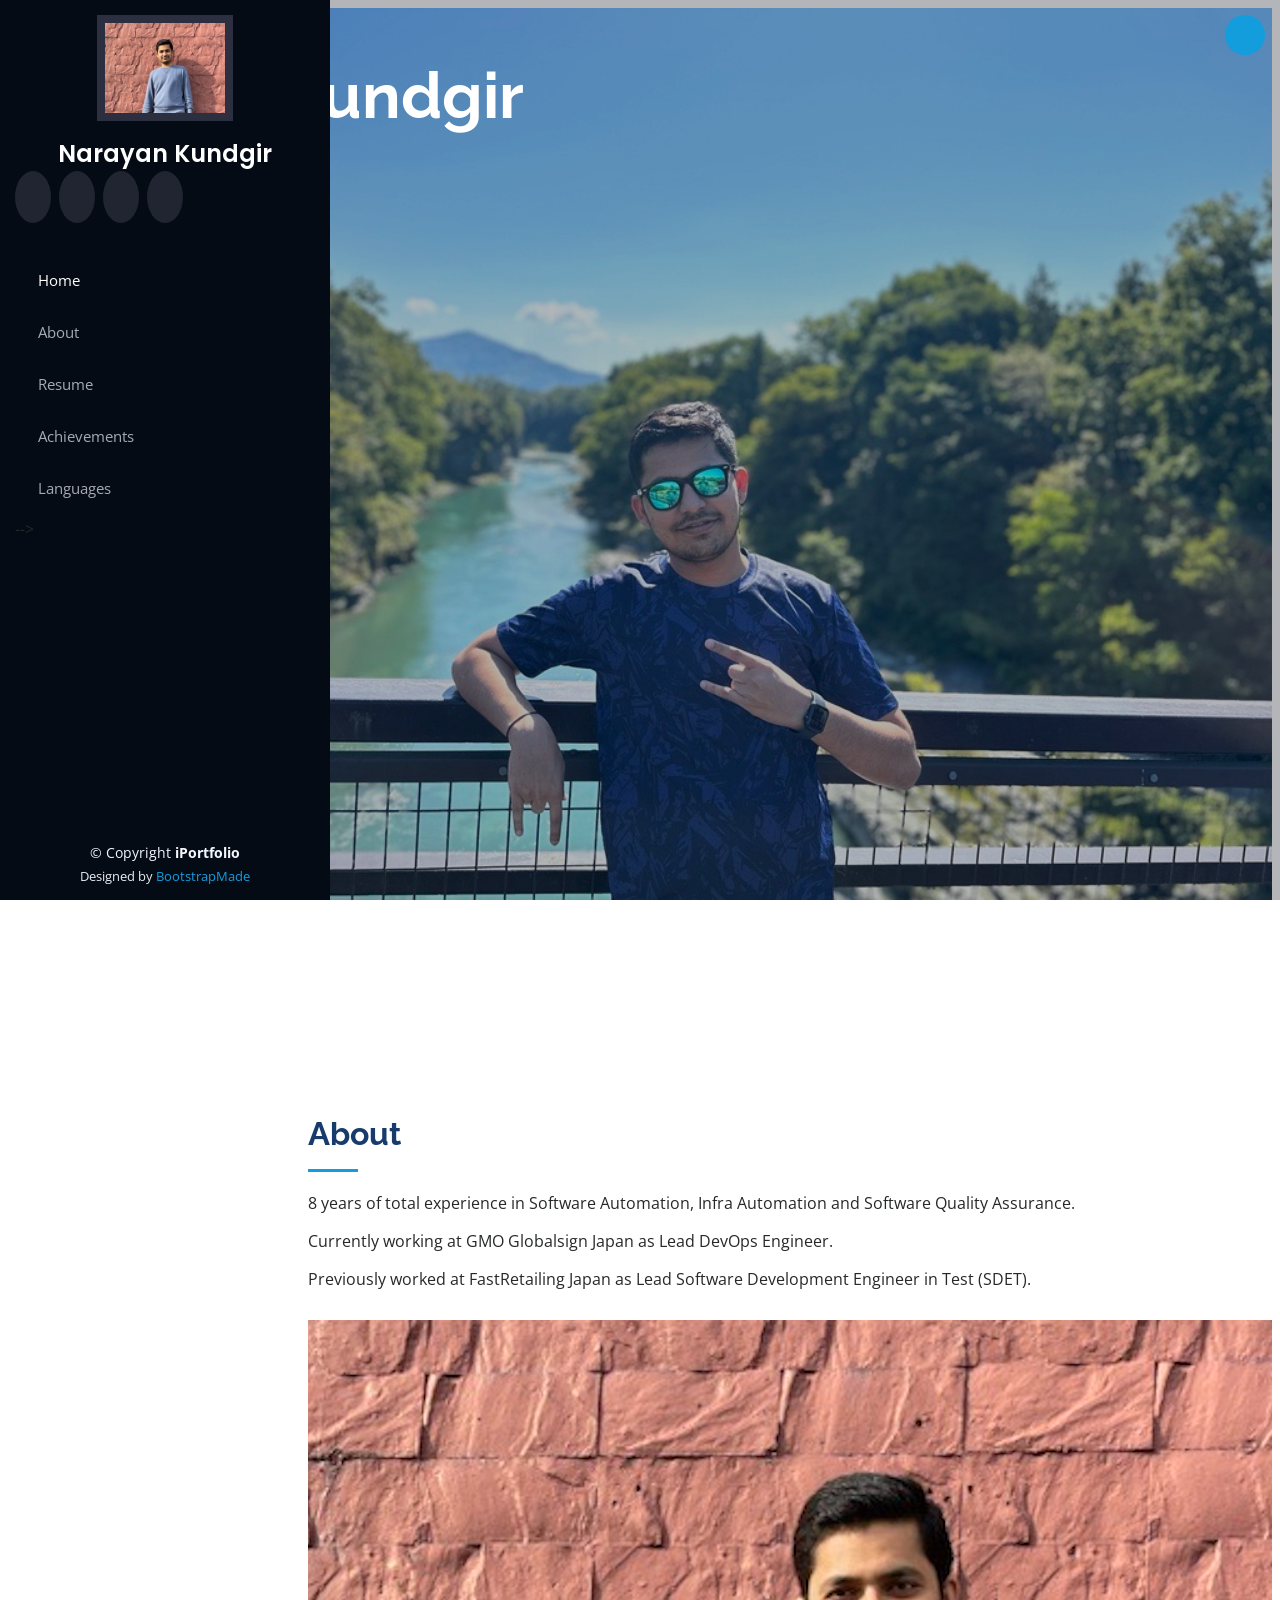
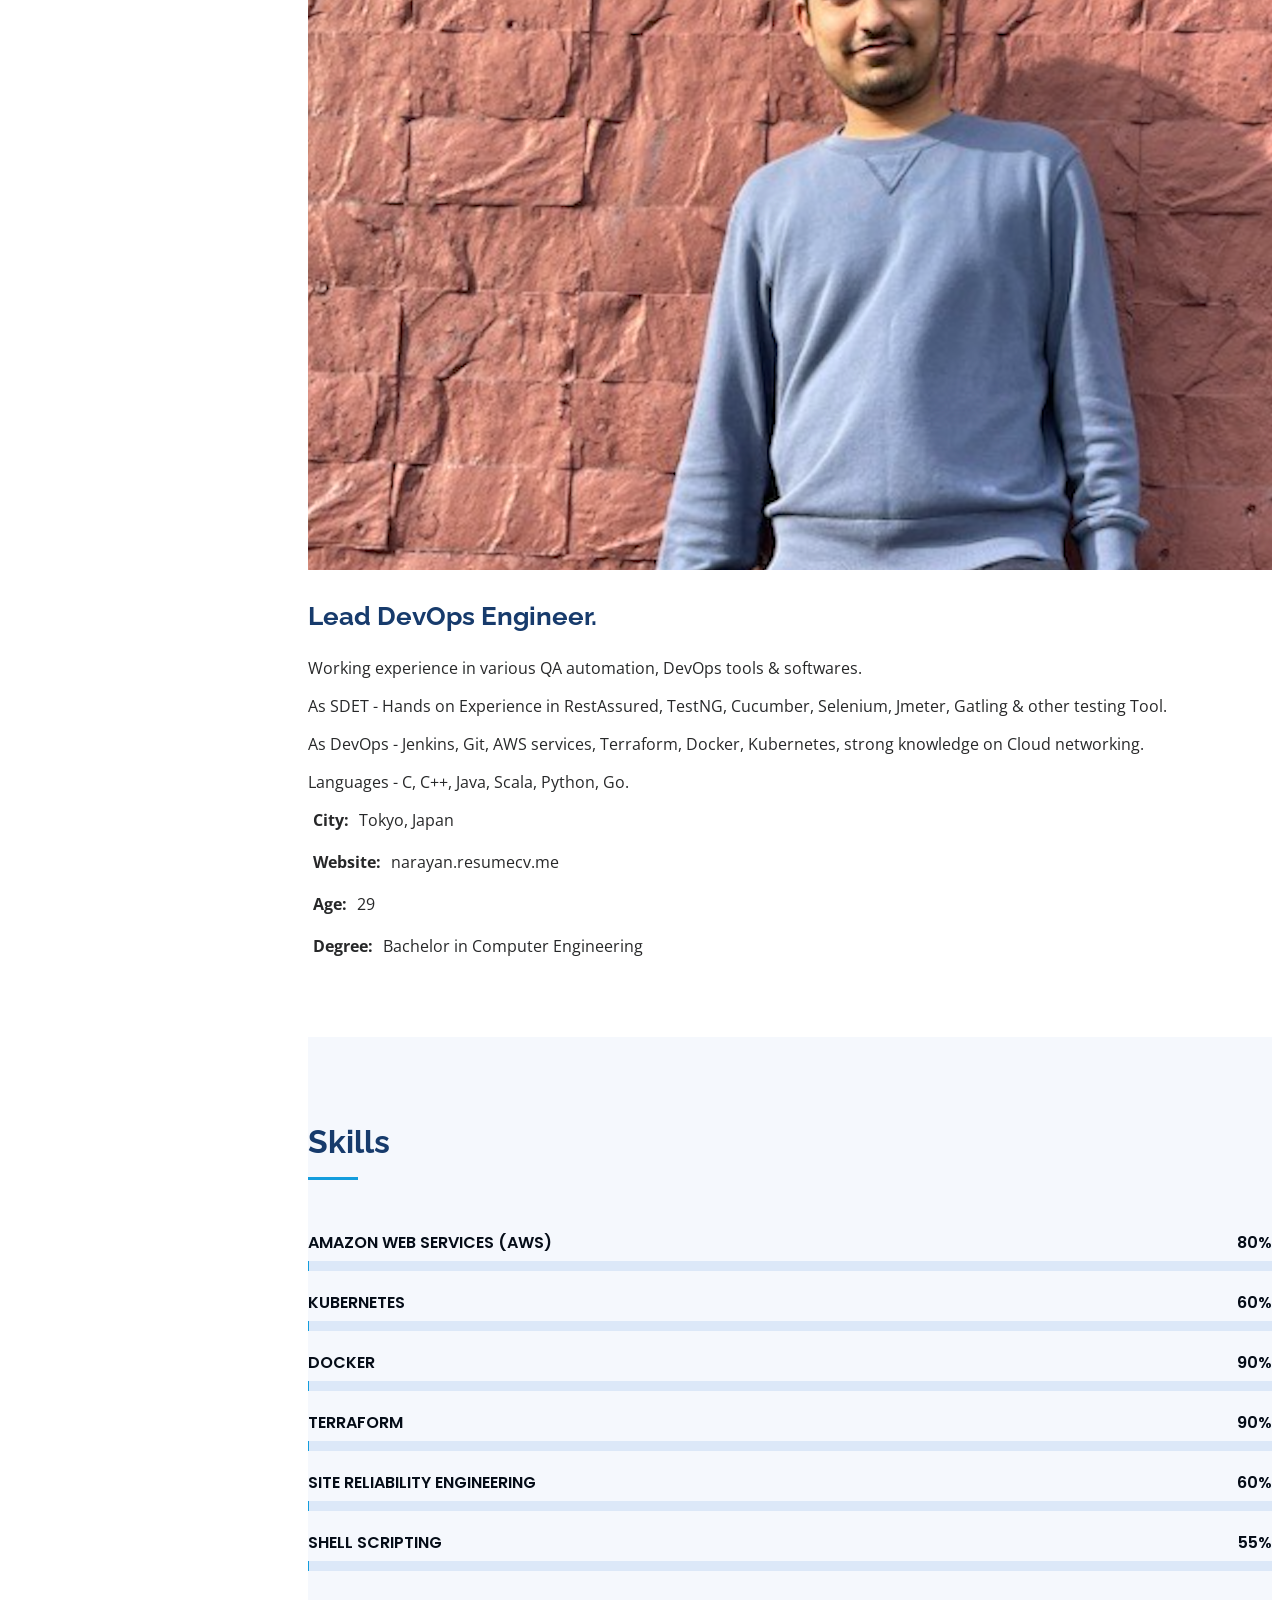
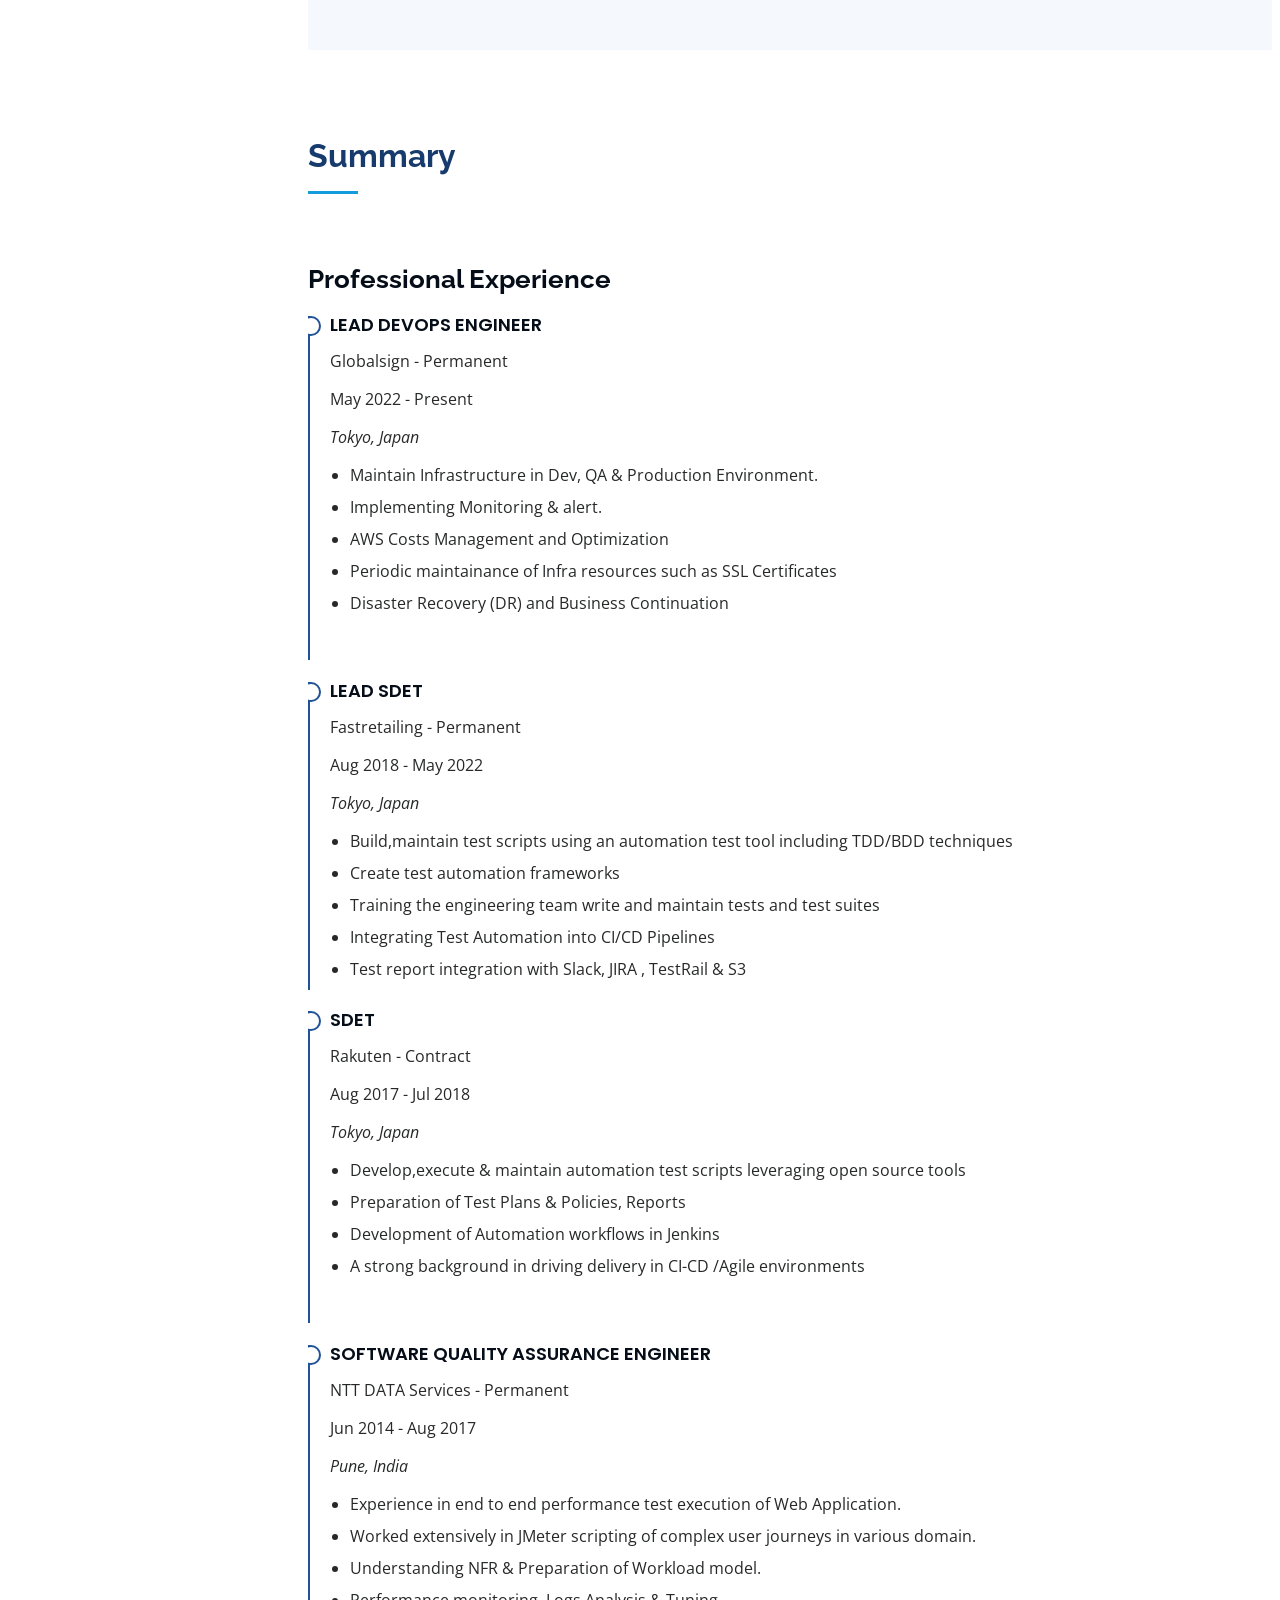
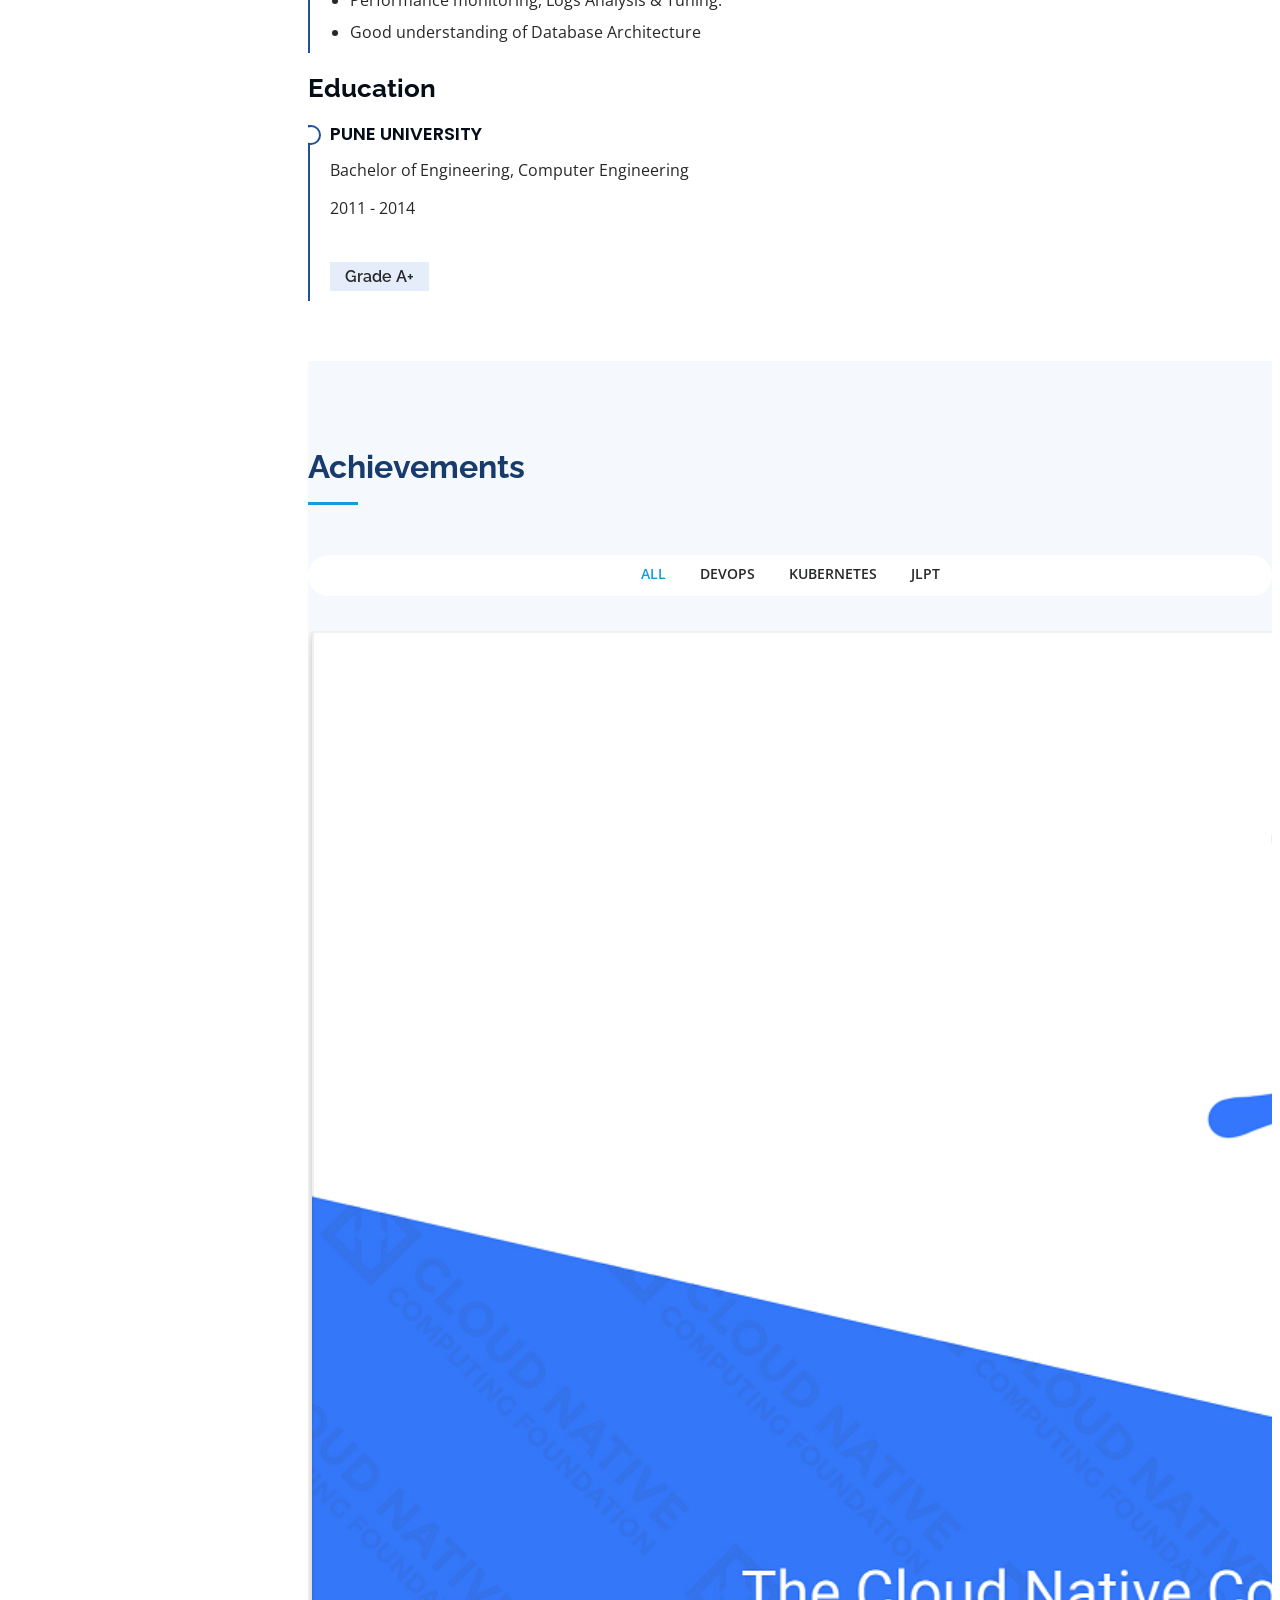
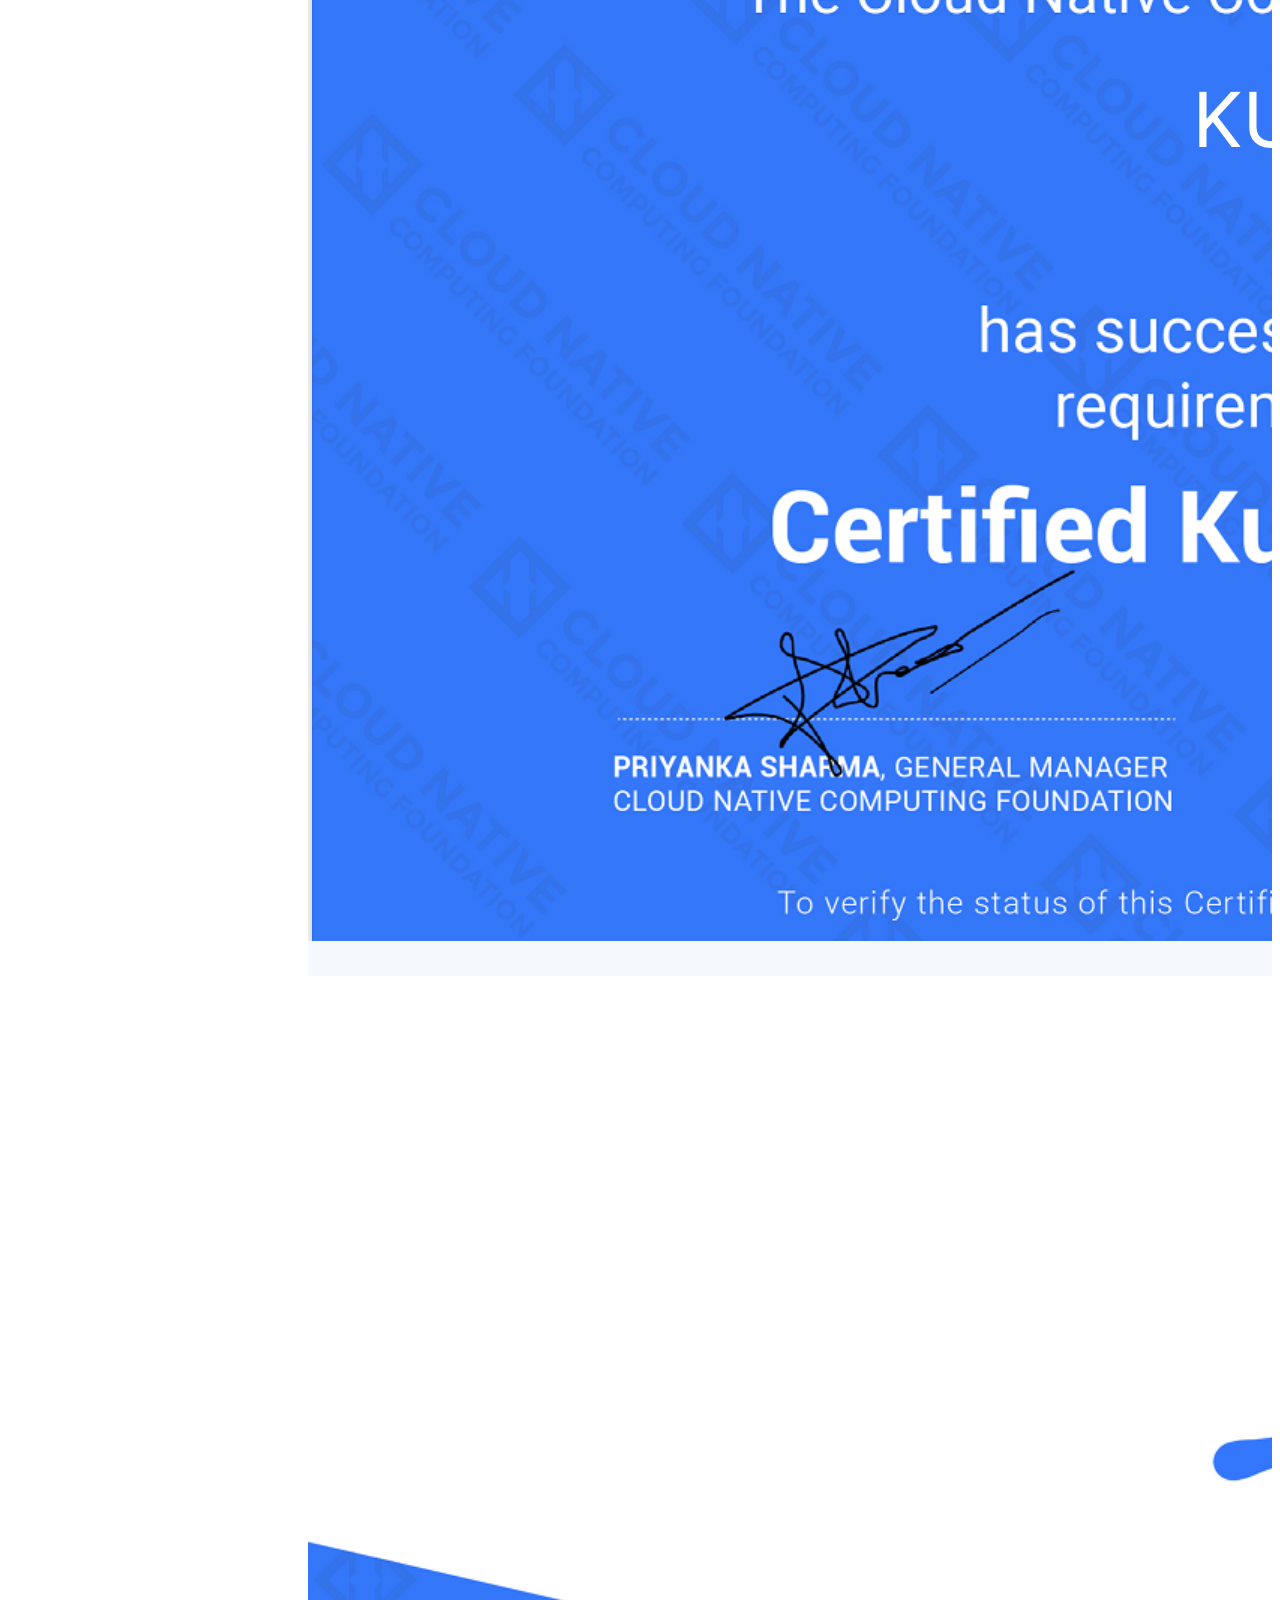
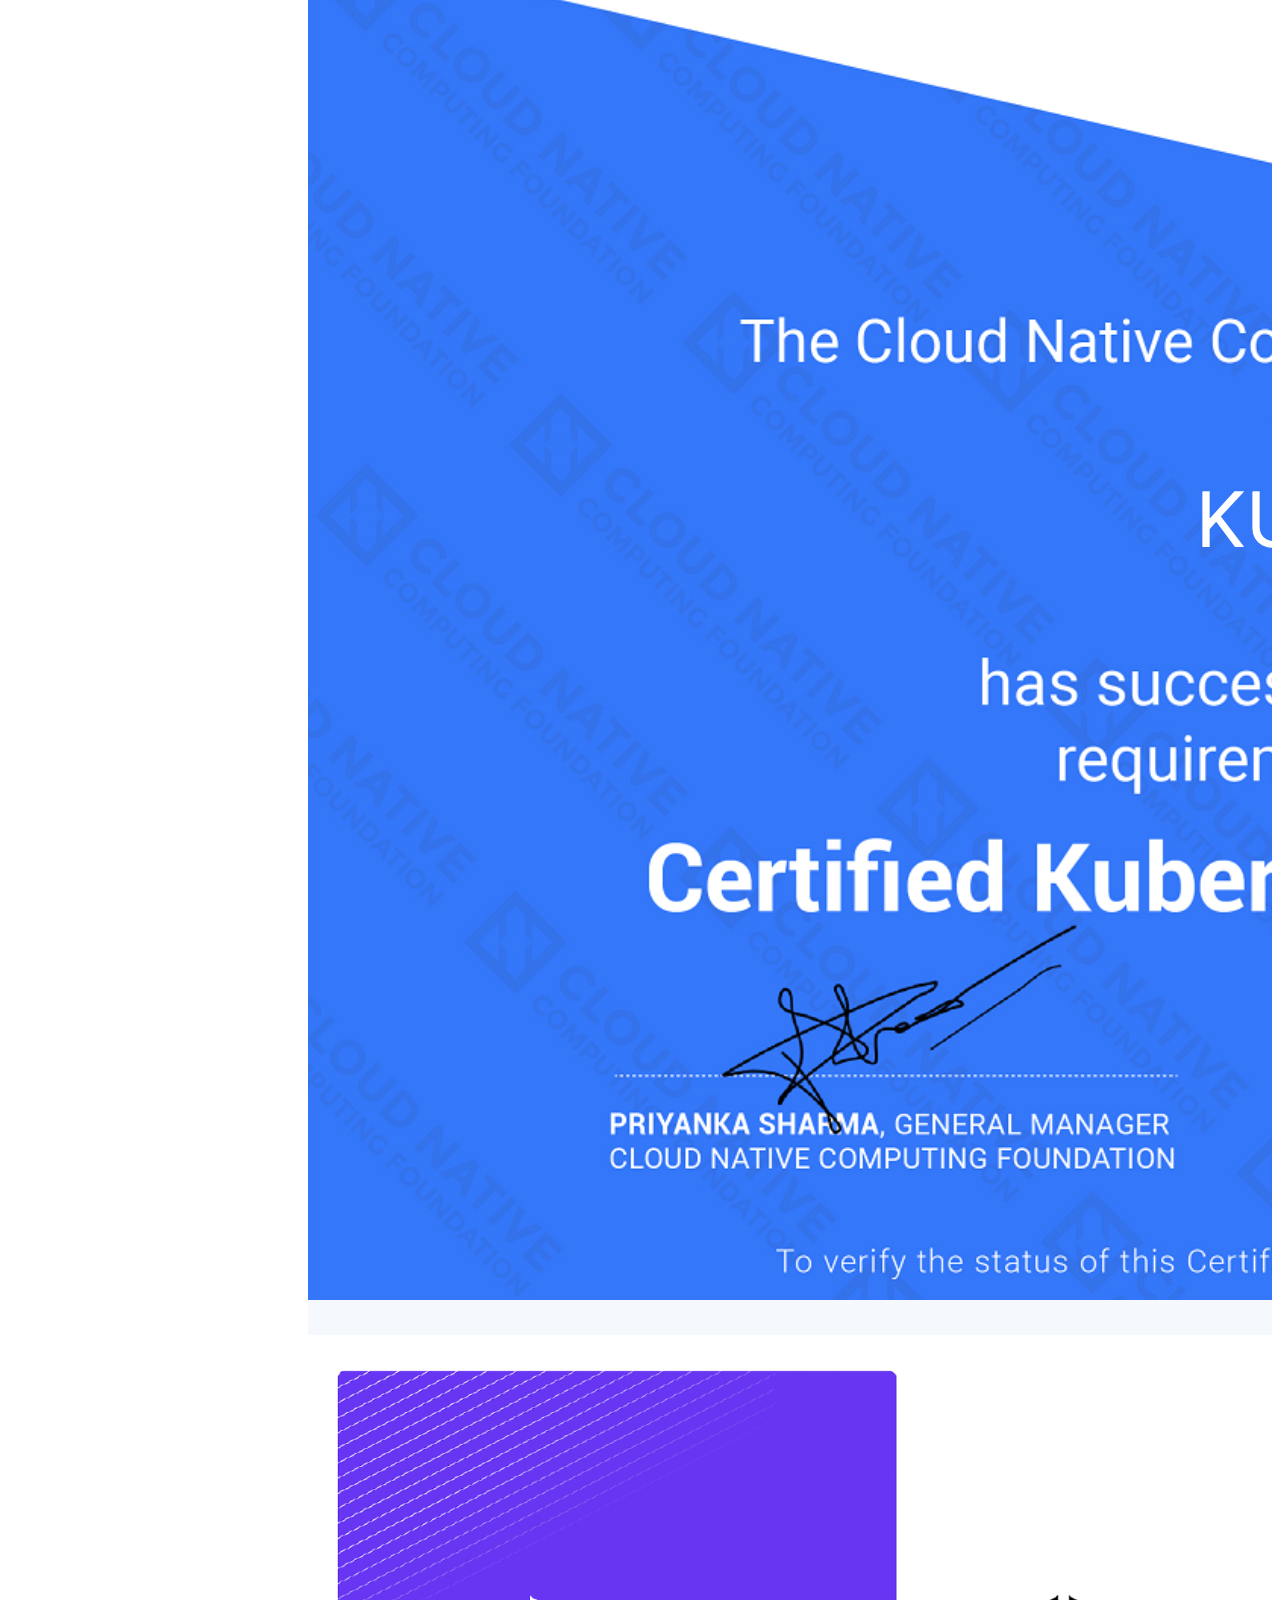
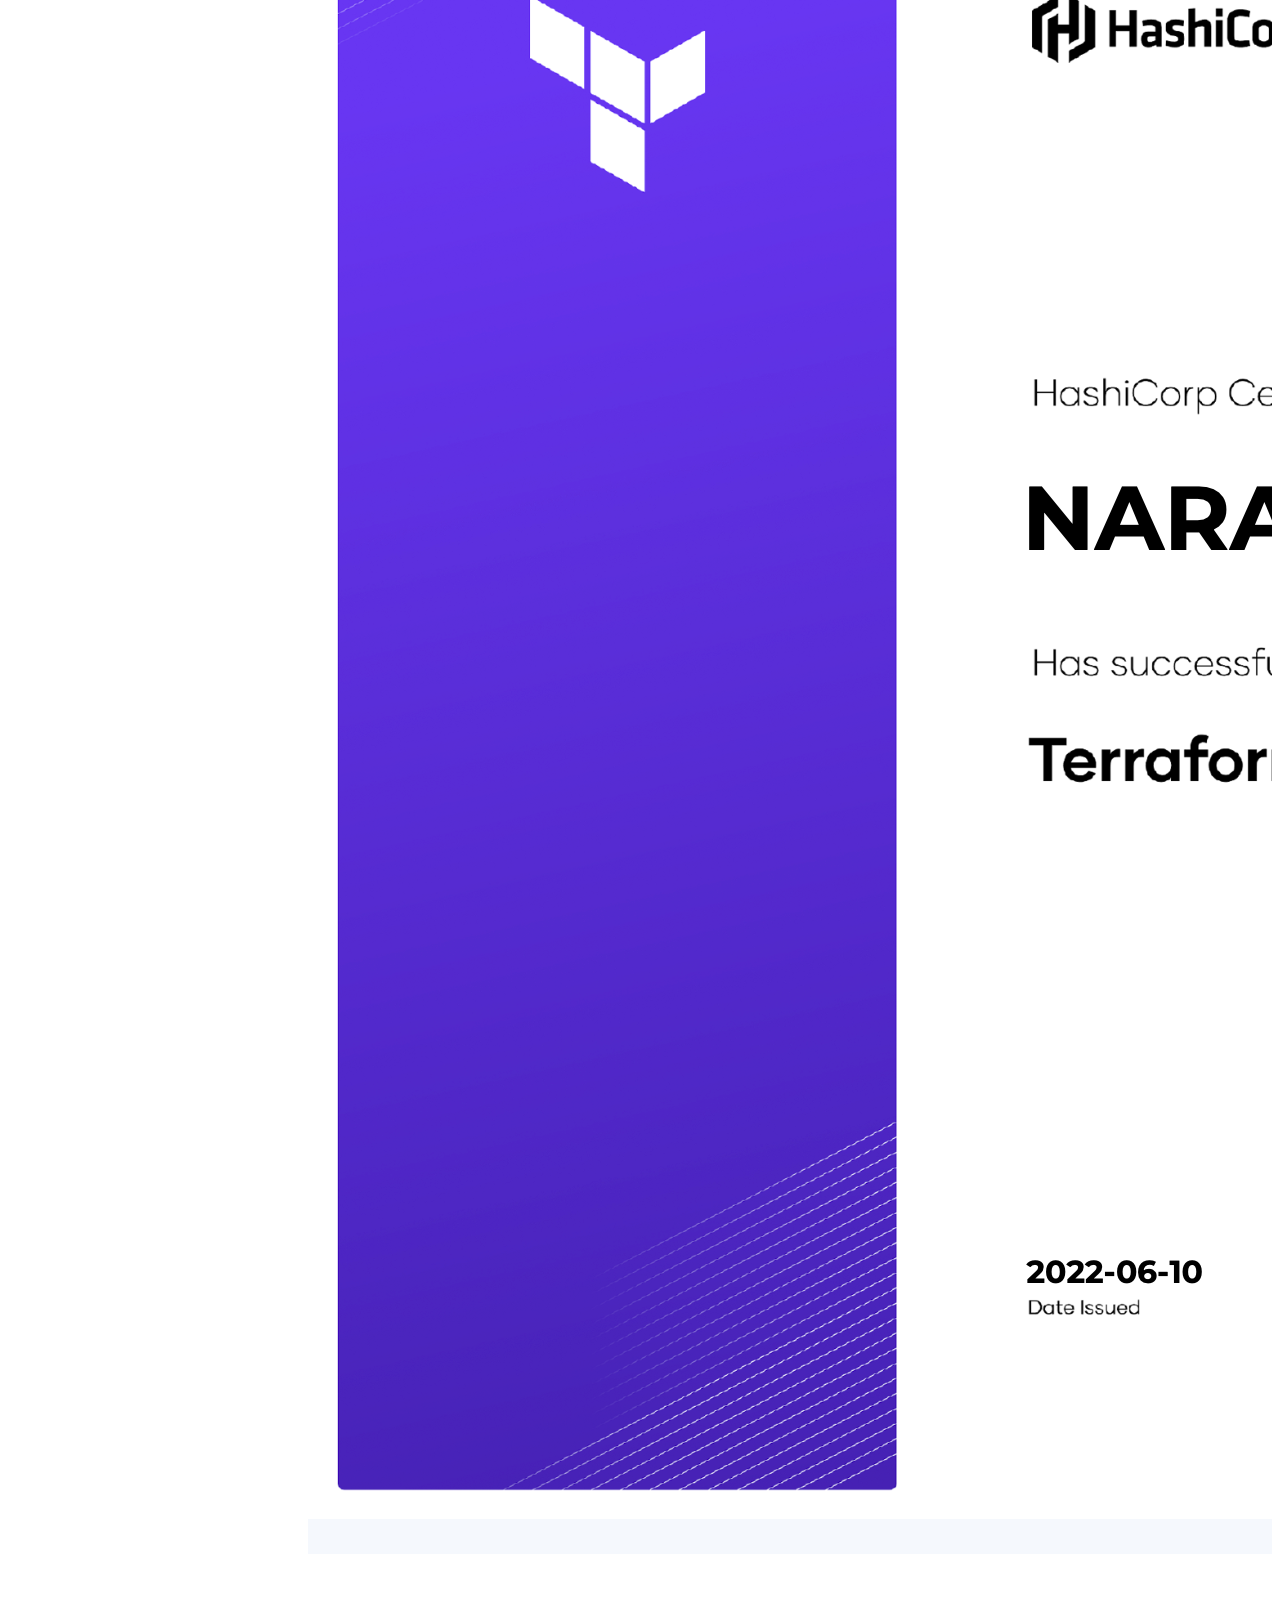
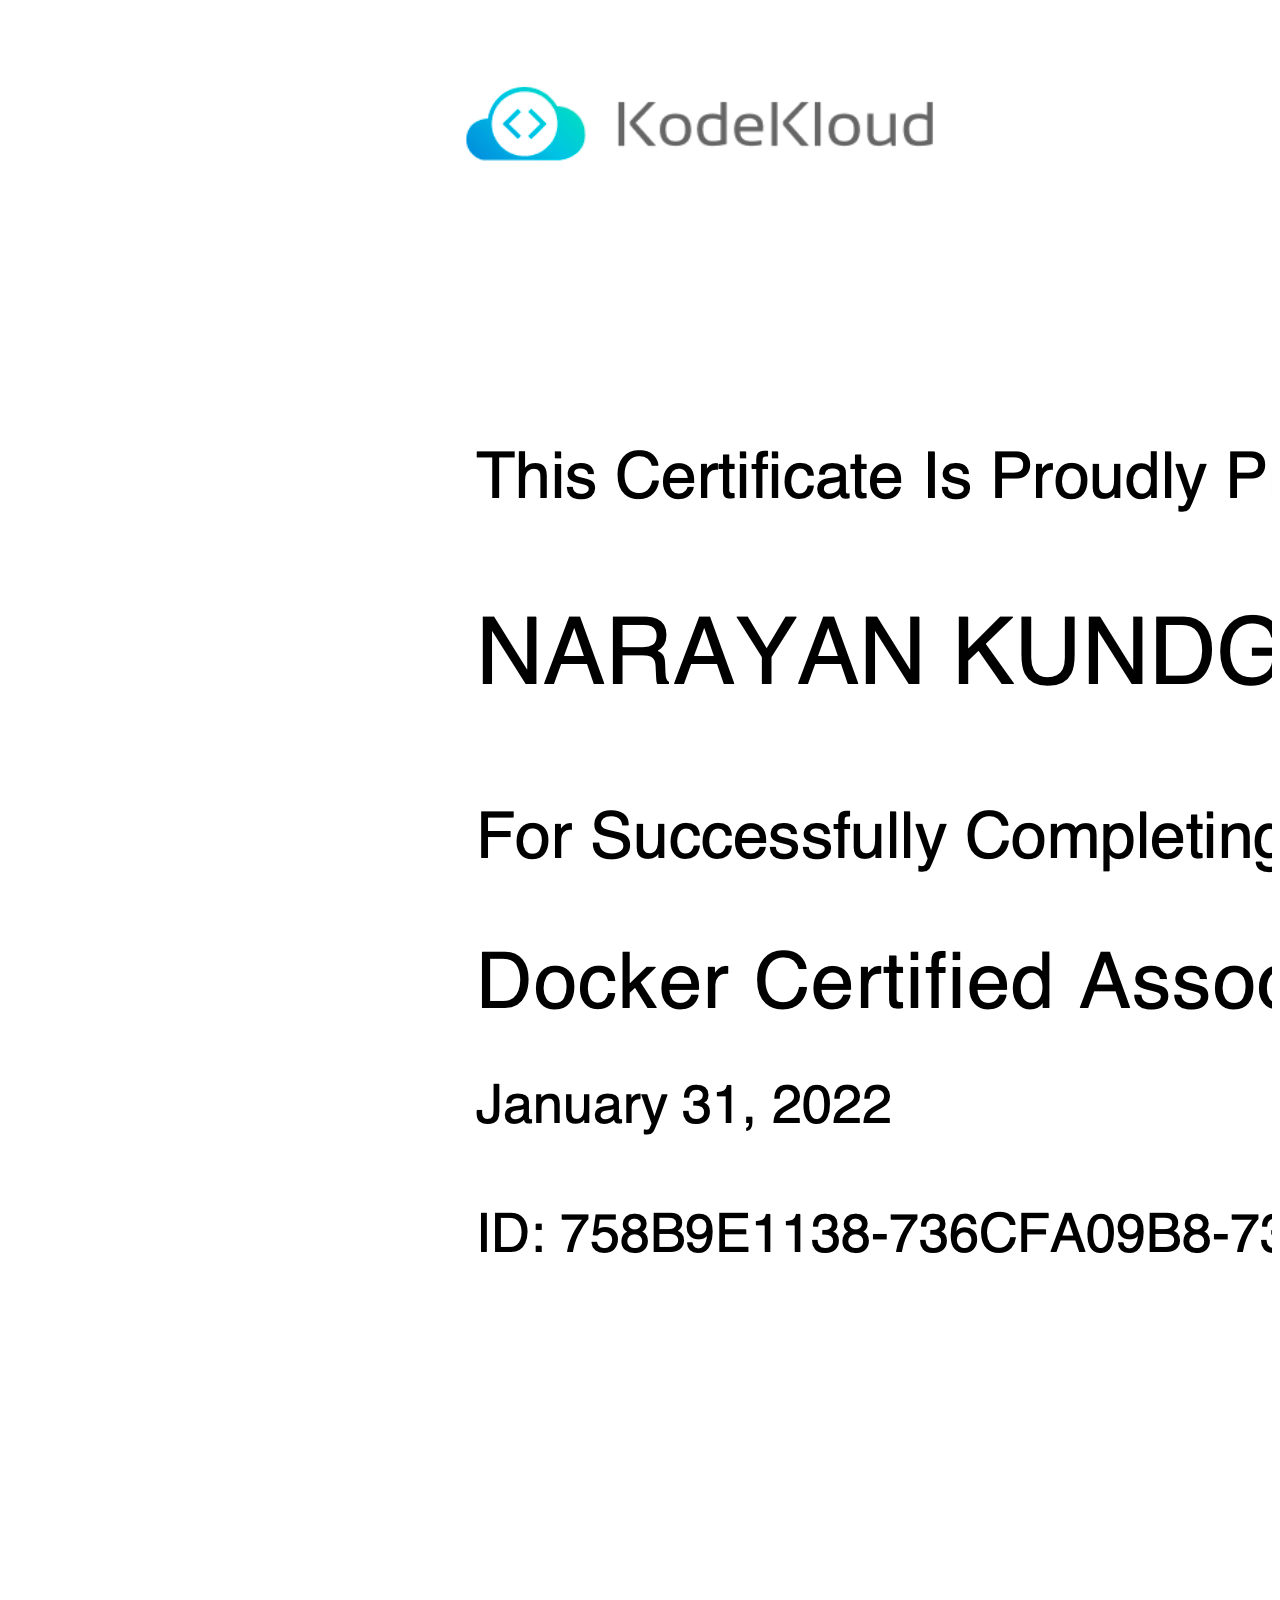
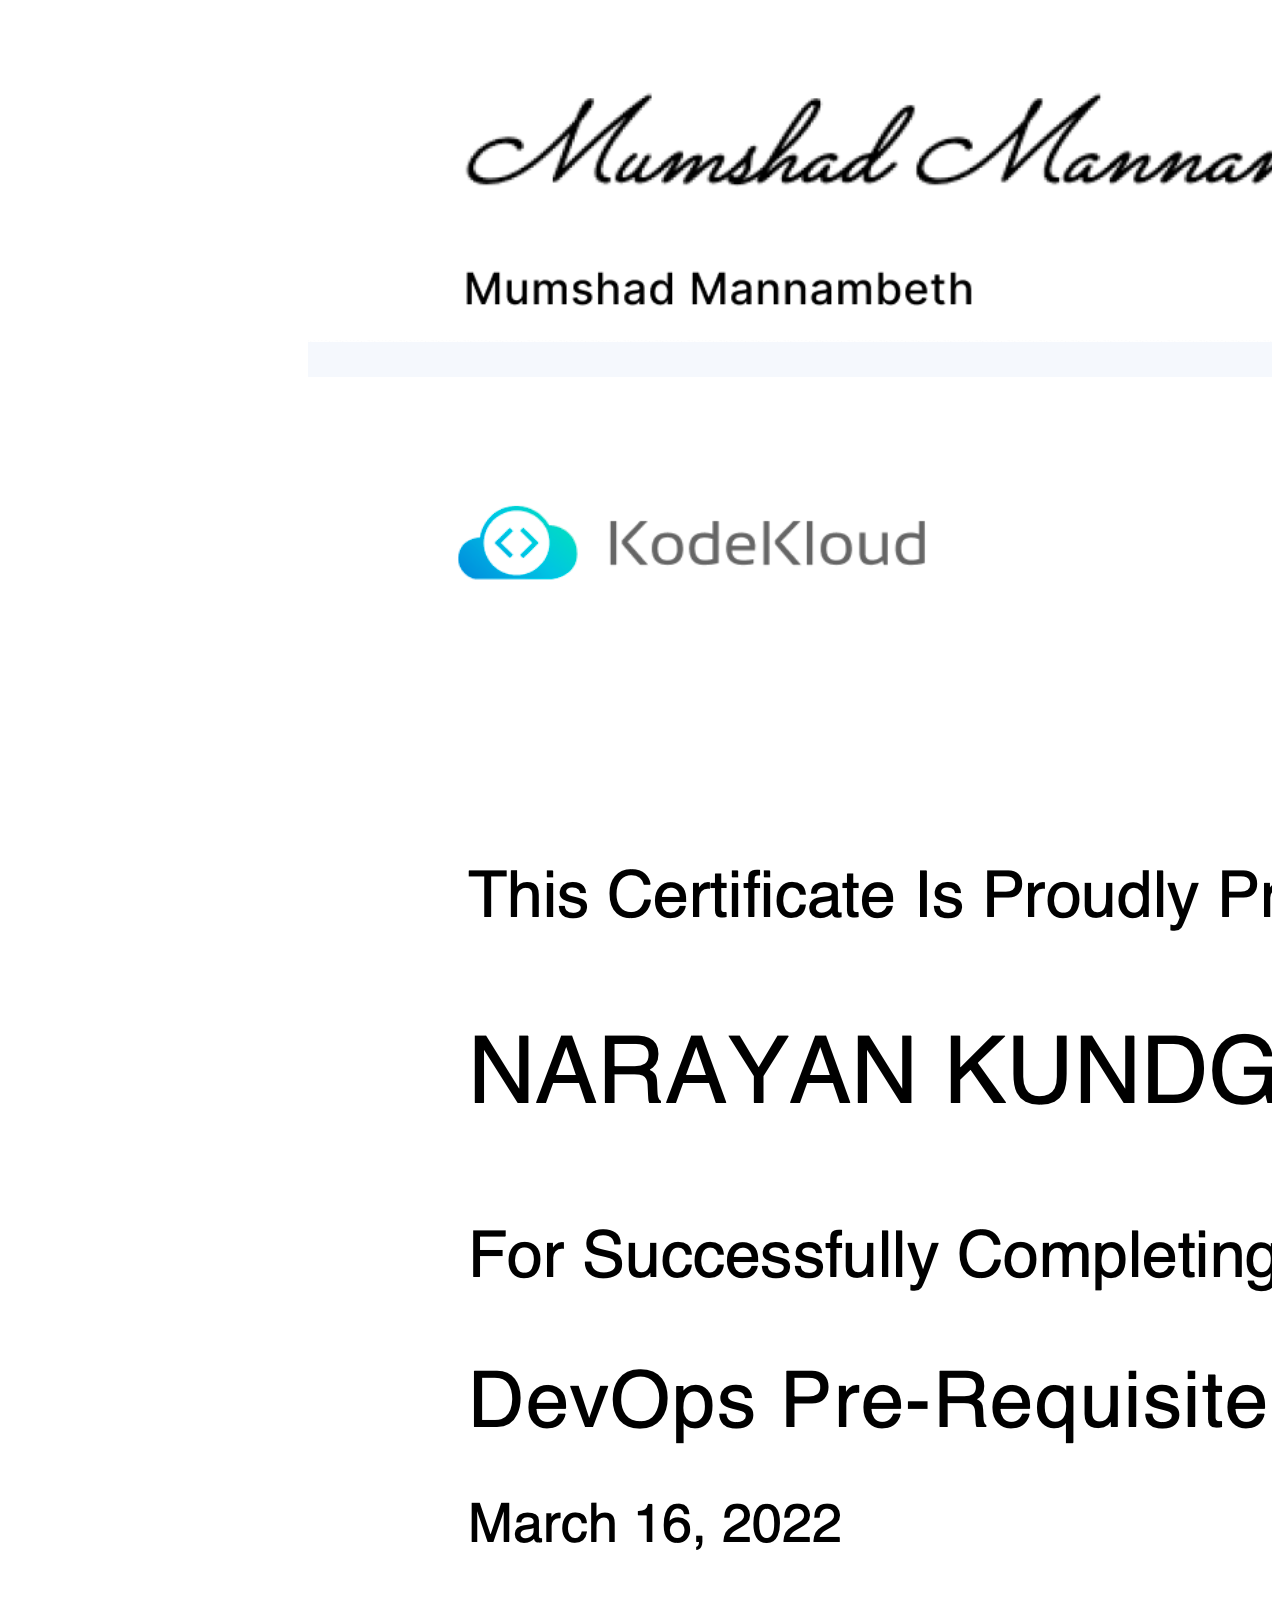
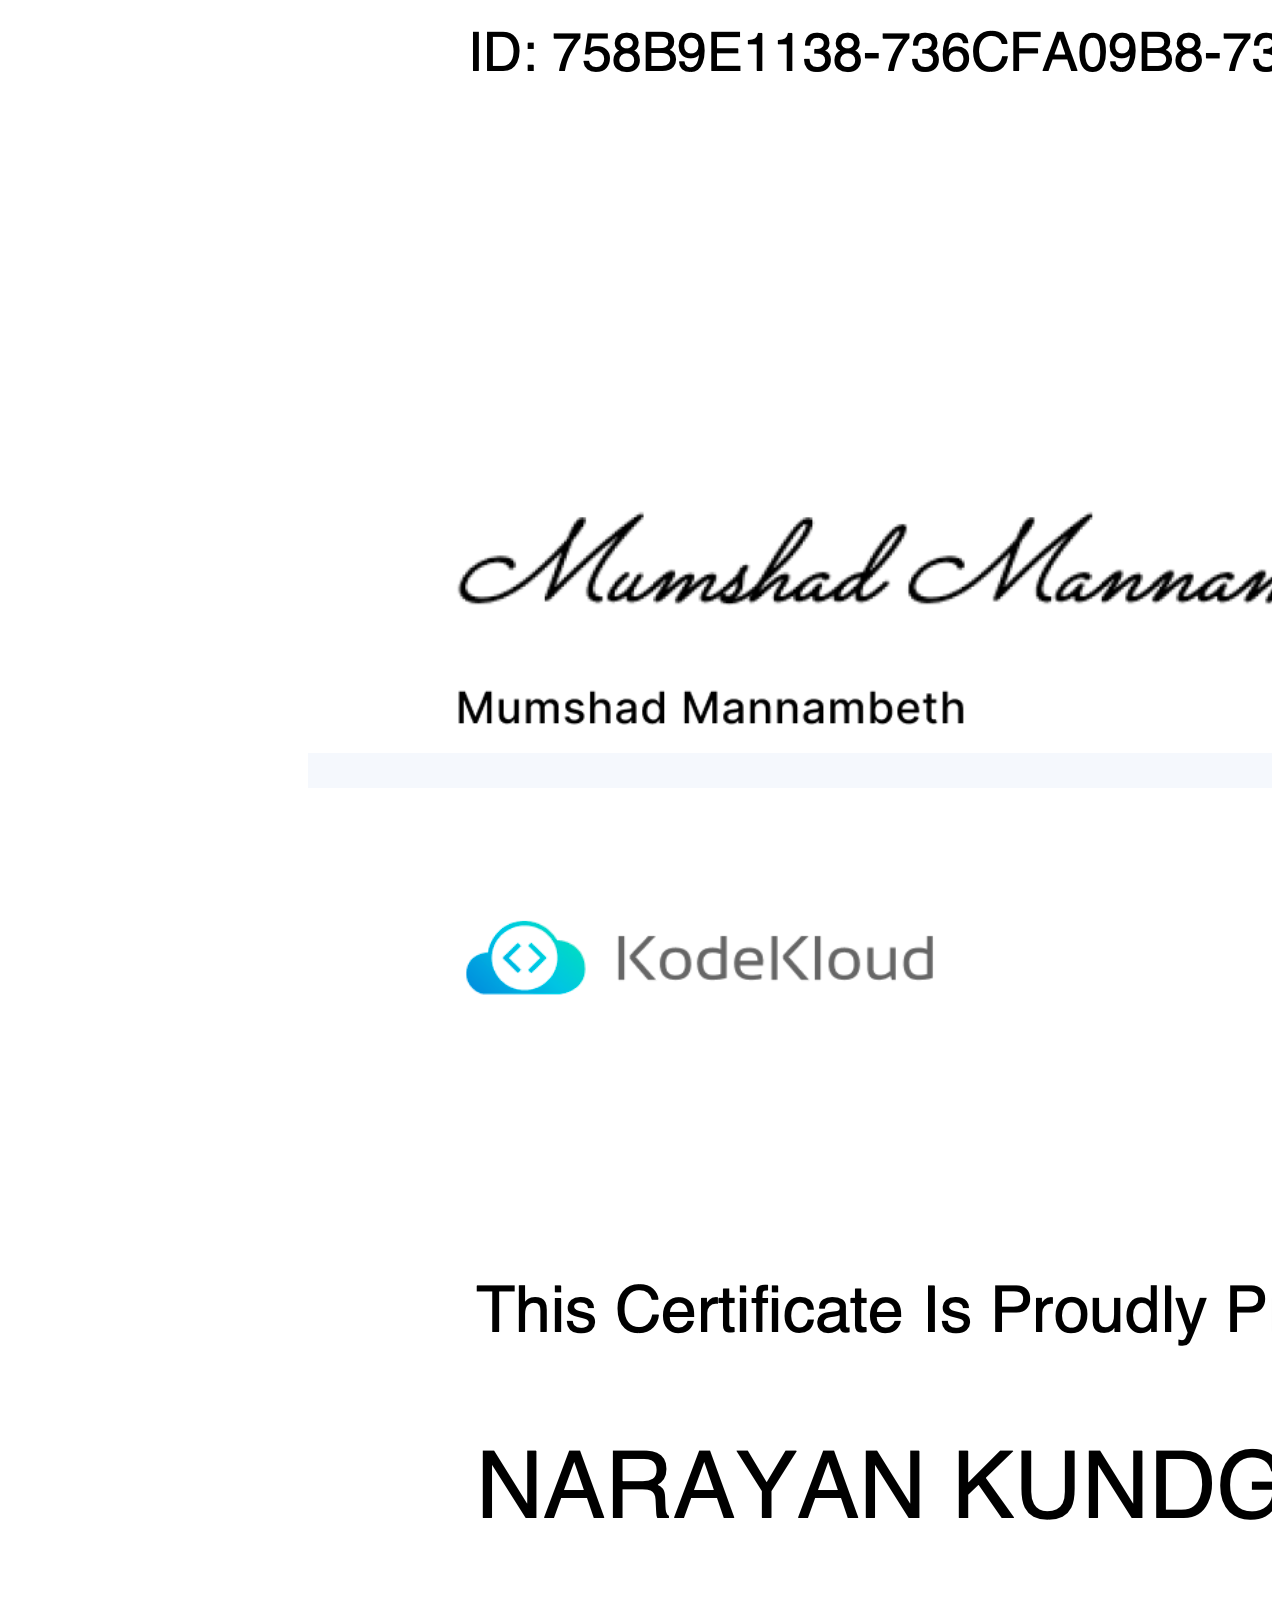
==== index.html @ 83e64172 "specing issue fixed" ====
<!DOCTYPE html>
<html lang="en">

<head>
  <meta charset="utf-8">
  <meta content="width=device-width, initial-scale=1.0" name="viewport">

  <title>Narayan - Resume</title>
  <meta content="" name="description">
  <meta content="" name="keywords">

  <!-- Favicons -->
  <link href="assets/img/favicon.png" rel="icon">
  <link href="assets/img/apple-touch-icon.png" rel="apple-touch-icon">

  <!-- Google Fonts -->
  <link href="https://fonts.googleapis.com/css?family=Open+Sans:300,300i,400,400i,600,600i,700,700i|Raleway:300,300i,400,400i,500,500i,600,600i,700,700i|Poppins:300,300i,400,400i,500,500i,600,600i,700,700i" rel="stylesheet">

  <!-- Vendor CSS Files -->
  <link href="assets/vendor/aos/aos.css" rel="stylesheet">
  <link href="assets/vendor/bootstrap/css/bootstrap.min.css" rel="stylesheet">
  <link href="assets/vendor/bootstrap-icons/bootstrap-icons.css" rel="stylesheet">
  <link href="assets/vendor/boxicons/css/boxicons.min.css" rel="stylesheet">
  <link href="assets/vendor/glightbox/css/glightbox.min.css" rel="stylesheet">
  <link href="assets/vendor/swiper/swiper-bundle.min.css" rel="stylesheet">

  <!-- Template Main CSS File -->
  <link href="assets/css/style.css" rel="stylesheet">

  <!-- =======================================================
  * Template Name: iPortfolio - v3.9.1
  * Template URL: https://bootstrapmade.com/iportfolio-bootstrap-portfolio-websites-template/
  * Author: BootstrapMade.com
  * License: https://bootstrapmade.com/license/
  ======================================================== -->
</head>

<body>

  <!-- ======= Mobile nav toggle button ======= -->
  <i class="bi bi-list mobile-nav-toggle d-xl-none"></i>

  <!-- ======= Header ======= -->
  <header id="header">
    <div class="d-flex flex-column">

      <div class="profile">
        <img src="assets/img/profile-img.jpg" alt="" class="img-fluid rounded-circle">
        <h1 class="text-light"><a href="index.html">Narayan Kundgir</a></h1>
        <div class="social-links mt-3 text-center">
          <a href="https://twitter.com/narayankundgir" class="twitter"><i class="bx bxl-twitter"></i></a>
          <a href="#" class="medium"><i class="bx bxl-facebook"></i></a>
          <a href="#" class="skype"><i class="bx bxl-skype"></i></a>
          <a href="https://www.linkedin.com/in/narayan-kundgir-00248497/" class="linkedin"><i class="bx bxl-linkedin"></i></a>
        </div>
      </div>

      <nav id="navbar" class="nav-menu navbar">
        <ul>
          <li><a href="#hero" class="nav-link scrollto active"><i class="bx bx-home"></i> <span>Home</span></a></li>
          <li><a href="#about" class="nav-link scrollto"><i class="bx bx-user"></i> <span>About</span></a></li>
          <li><a href="#resume" class="nav-link scrollto"><i class="bx bx-file-blank"></i> <span>Resume</span></a></li>
          <li><a href="#achievements" class="nav-link scrollto"><i class="bx bx-book-content"></i> <span>Achievements</span></a></li>
          <li><a href="#languages" class="nav-link scrollto"><i class="bx bx-server"></i> <span>Languages</span></a></li>
          <!-- <li><a href="#contact" class="nav-link scrollto"><i class="bx bx-envelope"></i> <span>Contact</span></a></li> --> -->
        </ul>
      </nav><!-- .nav-menu -->
    </div>
  </header><!-- End Header -->

  <!-- ======= Hero Section ======= -->
  <section id="hero" class="d-flex flex-column justify-content-center align-items-center">
    <div class="hero-container" data-aos="fade-in">
      <h1>Narayan Kundgir</h1>
      <p>I'm <span class="typed" data-typed-items="DevOps Engineer, Cloud Enthusiast, AWS Solution Architect, Certified Kubernetes Administrator(CKA), Certified Kubernetes Application Developer(CKAD), Terraform Certified Associate, JLPT N3 Certified"></span></p>
    </div>
  </section><!-- End Hero -->

  <main id="main">

    <!-- ======= About Section ======= -->
    <section id="about" class="about">
      <div class="container">

        <div class="section-title">
          <h2>About</h2>
          <p>8 years of total experience in Software Automation, Infra Automation and Software Quality Assurance.</p>
          <p>Currently working at GMO Globalsign Japan as Lead DevOps Engineer.</p>
          <p>Previously worked at FastRetailing Japan as Lead Software Development Engineer in Test (SDET).</p>
        </div>

        <div class="row">
          <div class="col-lg-4" data-aos="fade-right">
            <img src="assets/img/profile-img.jpg" class="img-fluid" alt="">
          </div>
          <div class="col-lg-8 pt-4 pt-lg-0 content" data-aos="fade-left">
            <h3>Lead DevOps Engineer.</h3>
             <p> <!--class="fst-italic" -->
              Working experience in various QA automation, DevOps tools & softwares.
            </p>
            <p>
              As SDET 
              - Hands on Experience in RestAssured, TestNG, Cucumber, Selenium, Jmeter, Gatling & other testing Tool.
            </p>
            <p>
              As DevOps
              - Jenkins, Git, AWS services, Terraform, Docker, Kubernetes, strong knowledge on Cloud networking.
            </p>
            </p>
              Languages
              - C, C++, Java, Scala, Python, Go. 
            </p>
            <div class="row">
              <div class="col-lg-6">
                <ul>
                  <li><i class="bi bi-chevron-right"></i> <strong>City:</strong> <span>Tokyo, Japan</span></li>
                  <li><i class="bi bi-chevron-right"></i> <strong>Website:</strong> <span>narayan.resumecv.me</span></li>
                </ul>
              </div>
              <div class="col-lg-6">
                <ul>
                  <li><i class="bi bi-chevron-right"></i> <strong>Age:</strong> <span>29</span></li>
                  <li><i class="bi bi-chevron-right"></i> <strong>Degree:</strong> <span>Bachelor in Computer Engineering</span></li>
                </ul>
              </div>
            </div>
          </div>
        </div>

      </div>
    </section><!-- End About Section -->


    <!-- ======= Skills Section ======= -->
    <section id="skills" class="skills section-bg">
      <div class="container">

        <div class="section-title">
          <h2>Skills</h2>
          <p> </p>
        </div>

        <div class="row skills-content">

          <div class="col-lg-6" data-aos="fade-up">

            <div class="progress">
              <span class="skill">Amazon Web Services (AWS)<i class="val">80%</i></span>
              <div class="progress-bar-wrap">
                <div class="progress-bar" role="progressbar" aria-valuenow="80" aria-valuemin="0" aria-valuemax="100"></div>
              </div>
            </div>

            <div class="progress">
              <span class="skill">Kubernetes <i class="val">60%</i></span>
              <div class="progress-bar-wrap">
                <div class="progress-bar" role="progressbar" aria-valuenow="60" aria-valuemin="0" aria-valuemax="100"></div>
              </div>
            </div>

            <div class="progress">
              <span class="skill">Docker <i class="val">90%</i></span>
              <div class="progress-bar-wrap">
                <div class="progress-bar" role="progressbar" aria-valuenow="90" aria-valuemin="0" aria-valuemax="100"></div>
              </div>
            </div>

          </div>

          <div class="col-lg-6" data-aos="fade-up" data-aos-delay="100">

            <div class="progress">
              <span class="skill">Terraform <i class="val">90%</i></span>
              <div class="progress-bar-wrap">
                <div class="progress-bar" role="progressbar" aria-valuenow="90" aria-valuemin="0" aria-valuemax="100"></div>
              </div>
            </div>

            <div class="progress">
              <span class="skill">Site Reliability Engineering <i class="val">60%</i></span>
              <div class="progress-bar-wrap">
                <div class="progress-bar" role="progressbar" aria-valuenow="60" aria-valuemin="0" aria-valuemax="100"></div>
              </div>
            </div>

            <div class="progress">
              <span class="skill">Shell Scripting <i class="val">55%</i></span>
              <div class="progress-bar-wrap">
                <div class="progress-bar" role="progressbar" aria-valuenow="55" aria-valuemin="0" aria-valuemax="100"></div>
              </div>
            </div>

          </div>

        </div>

      </div>
    </section><!-- End Skills Section -->

    <!-- ======= Resume Section ======= -->
    <section id="resume" class="resume">
      <div class="container">

        <div class="section-title">
          <h2>Summary</h2>
          <p> </p>
        </div>
        <div class="row">
          <h3 class="resume-title">Professional Experience</h3>
        </div>
        <div class="row">
          <div class="col-lg-6" data-aos="fade-up">
            <div class="resume-item pb-0">
              <h4>Lead DevOps Engineer</h4>
              <p>Globalsign - Permanent</p>
              <p>May 2022 - Present</p>
              <p><em>Tokyo, Japan</em></p>
              <ul>
                <li>Maintain Infrastructure in Dev, QA & Production Environment.</li>
                <li>Implementing Monitoring & alert.</li>
                <li>AWS Costs Management and Optimization</li>
                <li>Periodic maintainance of Infra resources such as SSL Certificates</li>
                <li>Disaster Recovery (DR) and Business Continuation</li>
              </ul>
            </div>

            <div class="resume-item pb-0">
              <h4>Lead SDET</h3>
              <p>Fastretailing - Permanent</p>
              <p>Aug 2018 - May 2022</p>
              <p><em>Tokyo, Japan</em></p>
              <ul>
                <li>Build,maintain test scripts using an automation test tool including TDD/BDD techniques</li>
                <li>Create test automation frameworks</li>
                <li>Training the engineering team write and maintain tests and test suites</li>
                <li>Integrating Test Automation into CI/CD Pipelines</li>
                <li>Test report integration with Slack, JIRA , TestRail & S3</li>
              </ul>
            </div>
          </div>
          <div class="col-lg-6" data-aos="fade-up" data-aos-delay="100">
            <div class="resume-item">
              <h4>SDET</h4>
              <p>Rakuten - Contract</p>
              <p>Aug 2017 - Jul 2018</p>
              <p><em>Tokyo, Japan</em></p>
              <ul>
                <li>Develop,execute & maintain automation test scripts leveraging open source tools</li>
                <!-- <li>Postman, Gatling, REST-Assured +TestNG + Cucumber.</li> -->
                <li>Preparation of Test Plans & Policies, Reports</li>
                <li>Development of Automation workflows in Jenkins</li>
                <li>A strong background in driving delivery in CI-CD /Agile environments</li>
              </ul>
            </div>
            <div class="resume-item">
              <h4>Software Quality Assurance Engineer</h4>
              <p>NTT DATA Services - Permanent</p>
              <p>Jun 2014 - Aug 2017</p>
              <p><em>Pune, India</em></p>
              <ul>
                <li>Experience in end to end performance test execution of Web Application.</li>
                <li>Worked extensively in JMeter scripting of complex user journeys in various domain.</li>
                <li>Understanding NFR & Preparation of Workload model.</li>
                <li>Performance monitoring, Logs Analysis & Tuning.</li>
                <li>Good understanding of Database Architecture</li>
              </ul>
            </div>
          </div>
        </div>

        <div class="row">
          <h3 class="resume-title">Education</h3>
        </div>

        <div class="row">
          <div class="col-lg-6" data-aos="fade-up">
            <div class="resume-item pb-0">
              <h4>Pune University</h4>
              <p>Bachelor of Engineering, Computer Engineering</p>
              <p>2011 - 2014</p>
              <h5>Grade A+</h5>
        </div>
      </div>
    </section><!-- End Resume Section -->

    <!-- ======= Achievements Section ======= -->
    <section id="achievements" class="portfolio section-bg">
      <div class="container">

        <div class="section-title">
          <h2>Achievements</h2>
        </div>

        <div class="row" data-aos="fade-up">
          <div class="col-lg-12 d-flex justify-content-center">
            <ul id="portfolio-flters">
              <li data-filter="*" class="filter-active">All</li>
              <li data-filter=".filter-devops">Devops</li>
              <li data-filter=".filter-k8s">Kubernetes</li>
              <li data-filter=".filter-jlpt">JLPT</li>
            </ul>
          </div>
        </div>

        <div class="row portfolio-container" data-aos="fade-up" data-aos-delay="100">

          <div class="col-lg-4 col-md-6 portfolio-item filter-k8s">
            <div class="portfolio-wrap">
              <img src="assets/img/certificate/cka.jpg" class="img-fluid" alt="">
              <div class="portfolio-links">
                <a href="assets/img/certificate/cka.jpg" data-gallery="portfolioGallery" class="portfolio-lightbox" title="CKA"><i class="bx bx-plus"></i></a>
                <a href="achievement-details.html" title="More Details"><i class="bx bx-link"></i></a>
              </div>
            </div>
          </div>

          <div class="col-lg-4 col-md-6 portfolio-item filter-k8s">
            <div class="portfolio-wrap">
              <img src="assets/img/certificate/ckad.jpg" class="img-fluid" alt="">
              <div class="portfolio-links">
                <a href="assets/img/certificate/ckad.jpg" data-gallery="portfolioGallery" class="portfolio-lightbox" title="CKAD"><i class="bx bx-plus"></i></a>
                <a href="achievement-details.html" title="More Details"><i class="bx bx-link"></i></a>
              </div>
            </div>
          </div>

          <div class="col-lg-4 col-md-6 portfolio-item filter-devops">
            <div class="portfolio-wrap">
              <img src="assets/img/certificate/hcta.jpg" class="img-fluid" alt="">
              <div class="portfolio-links">
                <a href="assets/img/certificate/hcta.jpg" data-gallery="portfolioGallery" class="portfolio-lightbox" title="Terraform Certified"><i class="bx bx-plus"></i></a>
                <a href="achievement-details.html" title="More Details"><i class="bx bx-link"></i></a>
              </div>
            </div>
          </div>

          <div class="col-lg-4 col-md-6 portfolio-item filter-devops">
            <div class="portfolio-wrap">
              <img src="assets/img/certificate/dca.jpg" class="img-fluid" alt="">
              <div class="portfolio-links">
                <a href="assets/img/certificate/dca.jpg" data-gallery="portfolioGallery" class="portfolio-lightbox" title="Docker Certified"><i class="bx bx-plus"></i></a>
                <a href="achievement-details.html" title="More Details"><i class="bx bx-link"></i></a>
              </div>
            </div>
          </div>

          <div class="col-lg-4 col-md-6 portfolio-item filter-devops">
            <div class="portfolio-wrap">
              <img src="assets/img/certificate/devops-basics.jpg" class="img-fluid" alt="">
              <div class="portfolio-links">
                <a href="assets/img/certificate/devops-basics.jpg" data-gallery="portfolioGallery" class="portfolio-lightbox" title="Devops Basics"><i class="bx bx-plus"></i></a>
                <a href="achievement-details.html" title="More Details"><i class="bx bx-link"></i></a>
              </div>
            </div>
          </div>

          <div class="col-lg-4 col-md-6 portfolio-item filter-devops">
            <div class="portfolio-wrap">
              <img src="assets/img/certificate/ansible.jpg" class="img-fluid" alt="">
              <div class="portfolio-links">
                <a href="assets/img/certificate/ansible.jpg" data-gallery="portfolioGallery" class="portfolio-lightbox" title="Ansible"><i class="bx bx-plus"></i></a>
                <a href="achievement-details.html" title="More Details"><i class="bx bx-link"></i></a>
              </div>
            </div>
          </div>

          <div class="col-lg-4 col-md-6 portfolio-item filter-jlpt">
            <div class="portfolio-wrap">
              <img src="assets/img/certificate/jlpt-n3.jpg" class="img-fluid" alt="">
              <div class="portfolio-links">
                <a href="assets/img/certificate/jlpt-n3.jpg" data-gallery="portfolioGallery" class="portfolio-lightbox" title="JLPT-N3"><i class="bx bx-plus"></i></a>
                <a href="achievement-details.html" title="More Details"><i class="bx bx-link"></i></a>
              </div>
            </div>
          </div>

          <div class="col-lg-4 col-md-6 portfolio-item filter-jlpt">
            <div class="portfolio-wrap">
              <img src="assets/img/certificate/jlpt-n4.jpg" class="img-fluid" alt="">
              <div class="portfolio-links">
                <a href="assets/img/certificate/jlpt-n4.jpg" data-gallery="portfolioGallery" class="portfolio-lightbox" title="JLPT-N4"><i class="bx bx-plus"></i></a>
                <a href="achievement-details.html" title="More Details"><i class="bx bx-link"></i></a>
              </div>
            </div>
          </div>

        </div>

      </div>
    </section>
    <!-- End Achievements Section -->

    <!-- ======= Languages Section ======= -->
    <section id="languages" class="languages">
      <div class="container">

        <div class="section-title">
          <h2>Languages</h2>
          <p></p>
        </div>

        <div class="row">
          <div class="col-lg-4 col-md-6 icon-box" data-aos="fade-up">
            <div class="icon"><i class="bi bi-briefcase"></i></div>
            <h4 class="title"><a href="">English</a></h4>
            <p class="description">Full professional proficiency</p>
          </div>
          <div class="col-lg-4 col-md-6 icon-box" data-aos="fade-up" data-aos-delay="100">
            <div class="icon"><i class="bi bi-card-checklist"></i></div>
            <h4 class="title"><a href="">Hindi</a></h4>
            <p class="description">Professional working proficiency</p>
          </div>
          <div class="col-lg-4 col-md-6 icon-box" data-aos="fade-up" data-aos-delay="200">
            <div class="icon"><i class="bi bi-bar-chart"></i></div>
            <h4 class="title"><a href="">Japanese</a></h4>
            <p class="description">Professional working proficiency</p>
          </div>
          <div class="col-lg-4 col-md-6 icon-box" data-aos="fade-up" data-aos-delay="300">
            <div class="icon"><i class="bi bi-binoculars"></i></div>
            <h4 class="title"><a href="">Marathi</a></h4>
            <p class="description">Native or bilingual proficiency</p>
          </div>
        </div>

      </div>
    </section>
    <!-- End achievements Section -->

    <!-- ======= Testimonials Section ======= -->
    <!-- <section id="testimonials" class="testimonials section-bg">
      <div class="container">

        <div class="section-title">
          <h2>Testimonials</h2>
          <p>Magnam dolores commodi suscipit. Necessitatibus eius consequatur ex aliquid fuga eum quidem. Sit sint consectetur velit. Quisquam quos quisquam cupiditate. Et nemo qui impedit suscipit alias ea. Quia fugiat sit in iste officiis commodi quidem hic quas.</p>
        </div>

        <div class="testimonials-slider swiper" data-aos="fade-up" data-aos-delay="100">
          <div class="swiper-wrapper">

            <div class="swiper-slide">
              <div class="testimonial-item" data-aos="fade-up">
                <p>
                  <i class="bx bxs-quote-alt-left quote-icon-left"></i>
                  Proin iaculis purus consequat sem cure digni ssim donec porttitora entum suscipit rhoncus. Accusantium quam, ultricies eget id, aliquam eget nibh et. Maecen aliquam, risus at semper.
                  <i class="bx bxs-quote-alt-right quote-icon-right"></i>
                </p>
                <img src="assets/img/testimonials/testimonials-1.jpg" class="testimonial-img" alt="">
                <h3>Saul Goodman</h3>
                <h4>Ceo &amp; Founder</h4>
              </div>
            </div>

           <div class="swiper-slide">
              <div class="testimonial-item" data-aos="fade-up" data-aos-delay="100">
                <p>
                  <i class="bx bxs-quote-alt-left quote-icon-left"></i>
                  Export tempor illum tamen malis malis eram quae irure esse labore quem cillum quid cillum eram malis quorum velit fore eram velit sunt aliqua noster fugiat irure amet legam anim culpa.
                  <i class="bx bxs-quote-alt-right quote-icon-right"></i>
                </p>
                <img src="assets/img/testimonials/testimonials-2.jpg" class="testimonial-img" alt="">
                <h3>Sara Wilsson</h3>
                <h4>Designer</h4>
              </div>
            </div>

            <div class="swiper-slide">
              <div class="testimonial-item" data-aos="fade-up" data-aos-delay="200">
                <p>
                  <i class="bx bxs-quote-alt-left quote-icon-left"></i>
                  Enim nisi quem export duis labore cillum quae magna enim sint quorum nulla quem veniam duis minim tempor labore quem eram duis noster aute amet eram fore quis sint minim.
                  <i class="bx bxs-quote-alt-right quote-icon-right"></i>
                </p>
                <img src="assets/img/testimonials/testimonials-3.jpg" class="testimonial-img" alt="">
                <h3>Jena Karlis</h3>
                <h4>Store Owner</h4>
              </div>
            </div>

            <div class="swiper-slide">
              <div class="testimonial-item" data-aos="fade-up" data-aos-delay="300">
                <p>
                  <i class="bx bxs-quote-alt-left quote-icon-left"></i>
                  Fugiat enim eram quae cillum dolore dolor amet nulla culpa multos export minim fugiat minim velit minim dolor enim duis veniam ipsum anim magna sunt elit fore quem dolore labore illum veniam.
                  <i class="bx bxs-quote-alt-right quote-icon-right"></i>
                </p>
                <img src="assets/img/testimonials/testimonials-4.jpg" class="testimonial-img" alt="">
                <h3>Matt Brandon</h3>
                <h4>Freelancer</h4>
              </div>
            </div>

            <div class="swiper-slide">
              <div class="testimonial-item" data-aos="fade-up" data-aos-delay="400">
                <p>
                  <i class="bx bxs-quote-alt-left quote-icon-left"></i>
                  Quis quorum aliqua sint quem legam fore sunt eram irure aliqua veniam tempor noster veniam enim culpa labore duis sunt culpa nulla illum cillum fugiat legam esse veniam culpa fore nisi cillum quid.
                  <i class="bx bxs-quote-alt-right quote-icon-right"></i>
                </p>
                <img src="assets/img/testimonials/testimonials-5.jpg" class="testimonial-img" alt="">
                <h3>John Larson</h3>
                <h4>Entrepreneur</h4>
              </div>
            </div>

          </div>
          <div class="swiper-pagination"></div>
        </div>

      </div>
    </section>-->
    <!-- End Testimonials Section -->

    <!-- ======= Contact Section ======= -->
    <!-- <section id="contact" class="contact">
      <div class="container">

        <div class="section-title">
          <h2>Contact</h2>
          <p>Magnam dolores commodi suscipit. Necessitatibus eius consequatur ex aliquid fuga eum quidem. Sit sint consectetur velit. Quisquam quos quisquam cupiditate. Et nemo qui impedit suscipit alias ea. Quia fugiat sit in iste officiis commodi quidem hic quas.</p>
        </div>

        <div class="row" data-aos="fade-in">

          <div class="col-lg-5 d-flex align-items-stretch">
            <div class="info">
              <div class="address">
                <i class="bi bi-geo-alt"></i>
                <h4>Location:</h4>
                <p>A108 Adam Street, New York, NY 535022</p>
              </div>

              <div class="email">
                <i class="bi bi-envelope"></i>
                <h4>Email:</h4>
                <p>info@example.com</p>
              </div>

              <div class="phone">
                <i class="bi bi-phone"></i>
                <h4>Call:</h4>
                <p>+1 5589 55488 55s</p>
              </div>

              <iframe src="https://www.google.com/maps/embed?pb=!1m14!1m8!1m3!1d12097.433213460943!2d-74.0062269!3d40.7101282!3m2!1i1024!2i768!4f13.1!3m3!1m2!1s0x0%3A0xb89d1fe6bc499443!2sDowntown+Conference+Center!5e0!3m2!1smk!2sbg!4v1539943755621" frameborder="0" style="border:0; width: 100%; height: 290px;" allowfullscreen></iframe>
            </div>

          </div>

          <div class="col-lg-7 mt-5 mt-lg-0 d-flex align-items-stretch">
            <form action="forms/contact.php" method="post" role="form" class="php-email-form">
              <div class="row">
                <div class="form-group col-md-6">
                  <label for="name">Your Name</label>
                  <input type="text" name="name" class="form-control" id="name" required>
                </div>
                <div class="form-group col-md-6">
                  <label for="name">Your Email</label>
                  <input type="email" class="form-control" name="email" id="email" required>
                </div>
              </div>
              <div class="form-group">
                <label for="name">Subject</label>
                <input type="text" class="form-control" name="subject" id="subject" required>
              </div>
              <div class="form-group">
                <label for="name">Message</label>
                <textarea class="form-control" name="message" rows="10" required></textarea>
              </div>
              <div class="my-3">
                <div class="loading">Loading</div>
                <div class="error-message"></div>
                <div class="sent-message">Your message has been sent. Thank you!</div>
              </div>
              <div class="text-center"><button type="submit">Send Message</button></div>
            </form>
          </div>

        </div>

      </div>
    </section> -->
    <!-- End Contact Section -->

  </main><!-- End #main -->

  <!-- ======= Footer ======= -->
  <footer id="footer">
    <div class="container">
      <div class="copyright">
        &copy; Copyright <strong><span>iPortfolio</span></strong>
      </div>
      <div class="credits">
        <!-- All the links in the footer should remain intact. -->
        <!-- You can delete the links only if you purchased the pro version. -->
        <!-- Licensing information: https://bootstrapmade.com/license/ -->
        <!-- Purchase the pro version with working PHP/AJAX contact form: https://bootstrapmade.com/iportfolio-bootstrap-portfolio-websites-template/ -->
        Designed by <a href="https://bootstrapmade.com/">BootstrapMade</a>
      </div>
    </div>
  </footer><!-- End  Footer -->

  <a href="#" class="back-to-top d-flex align-items-center justify-content-center"><i class="bi bi-arrow-up-short"></i></a>

  <!-- Vendor JS Files -->
  <script src="assets/vendor/purecounter/purecounter_vanilla.js"></script>
  <script src="assets/vendor/aos/aos.js"></script>
  <script src="assets/vendor/bootstrap/js/bootstrap.bundle.min.js"></script>
  <script src="assets/vendor/glightbox/js/glightbox.min.js"></script>
  <script src="assets/vendor/isotope-layout/isotope.pkgd.min.js"></script>
  <script src="assets/vendor/swiper/swiper-bundle.min.js"></script>
  <script src="assets/vendor/typed.js/typed.min.js"></script>
  <script src="assets/vendor/waypoints/noframework.waypoints.js"></script>
  <script src="assets/vendor/php-email-form/validate.js"></script>

  <!-- Template Main JS File -->
  <script src="assets/js/main.js"></script>

</body>

</html>
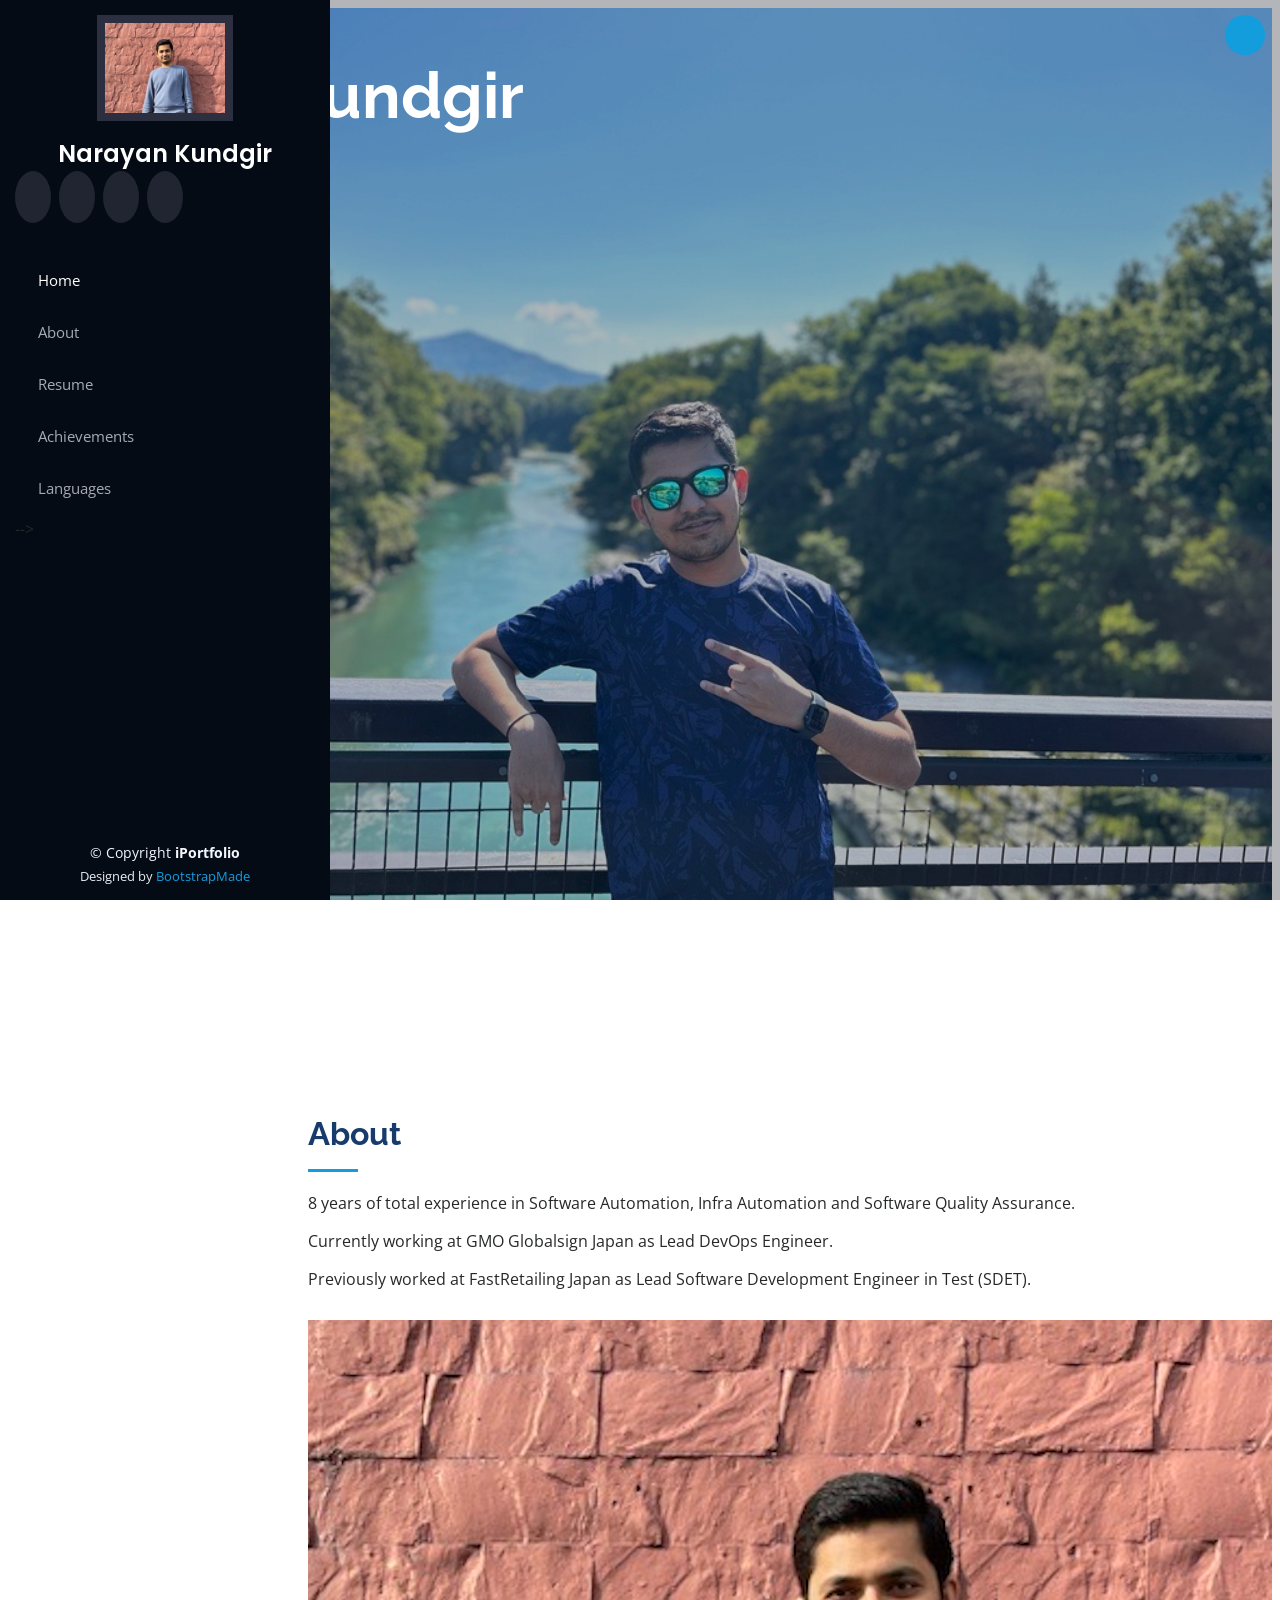
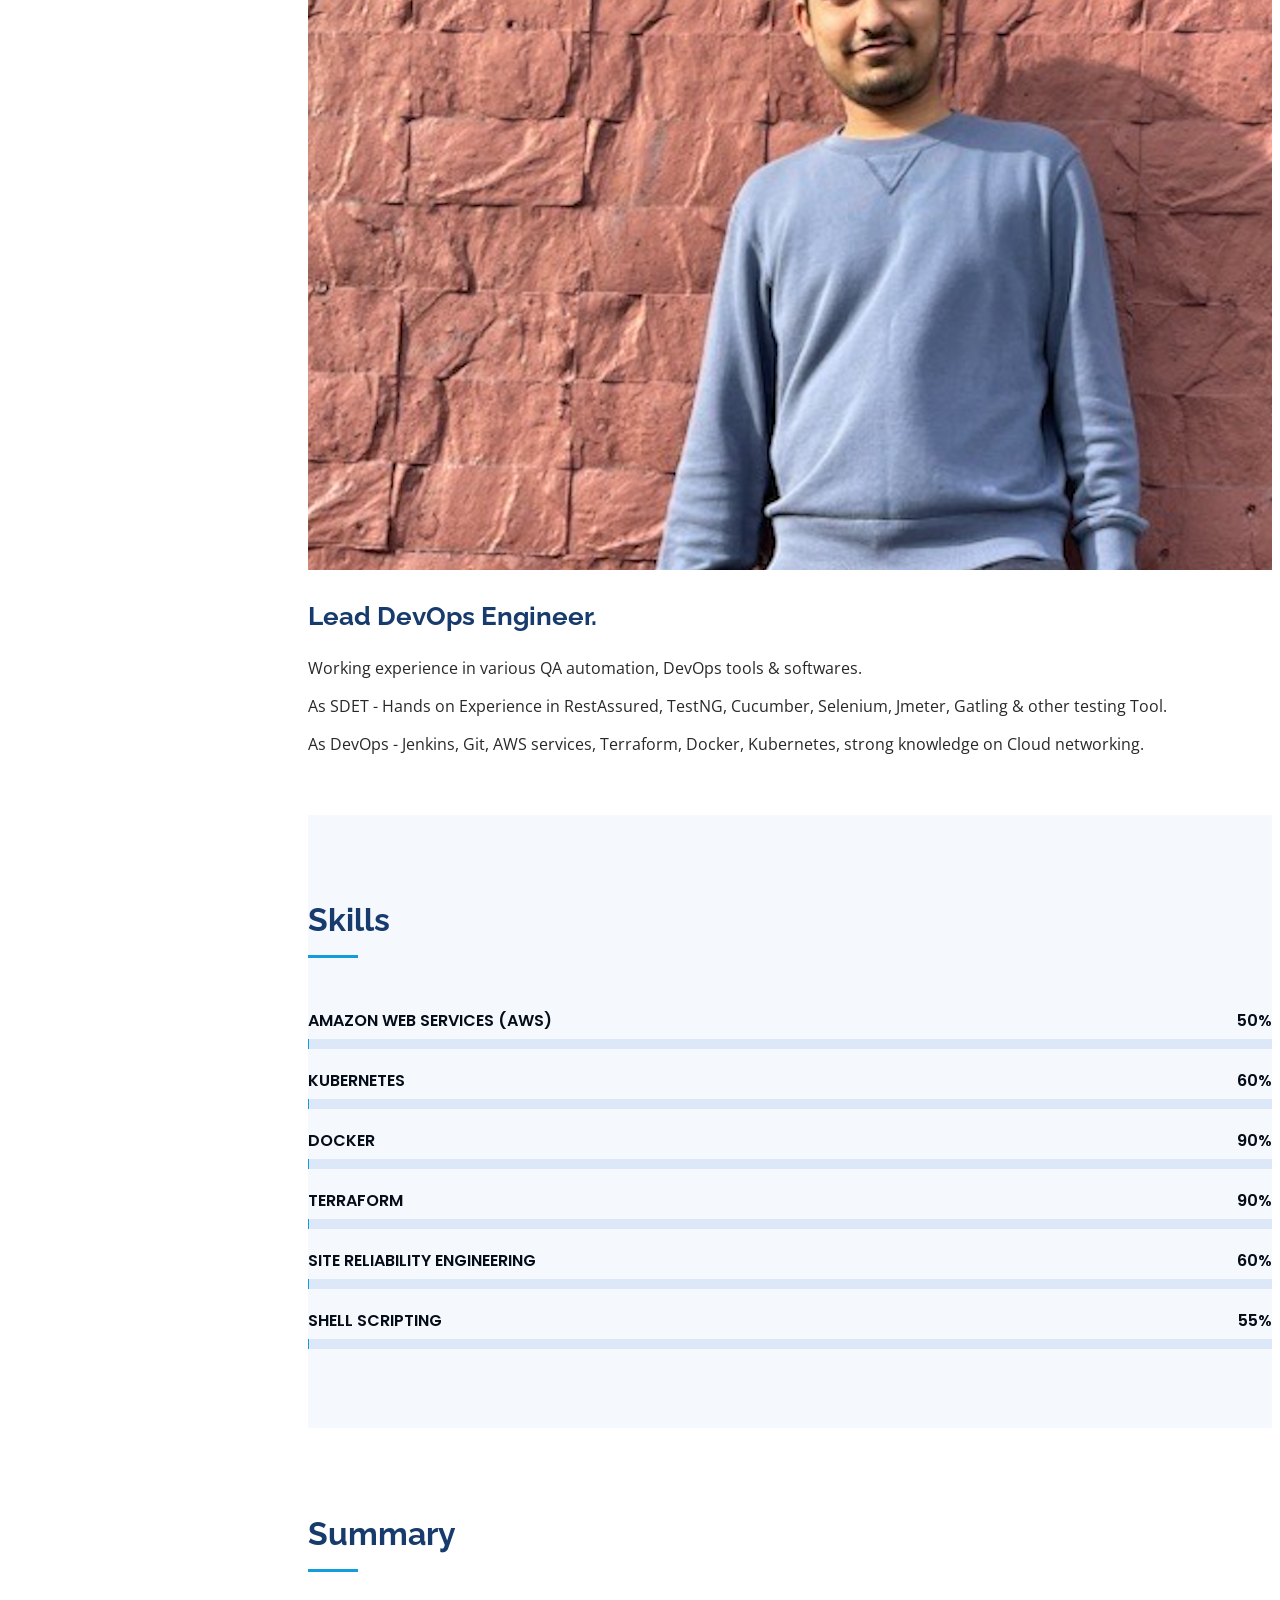
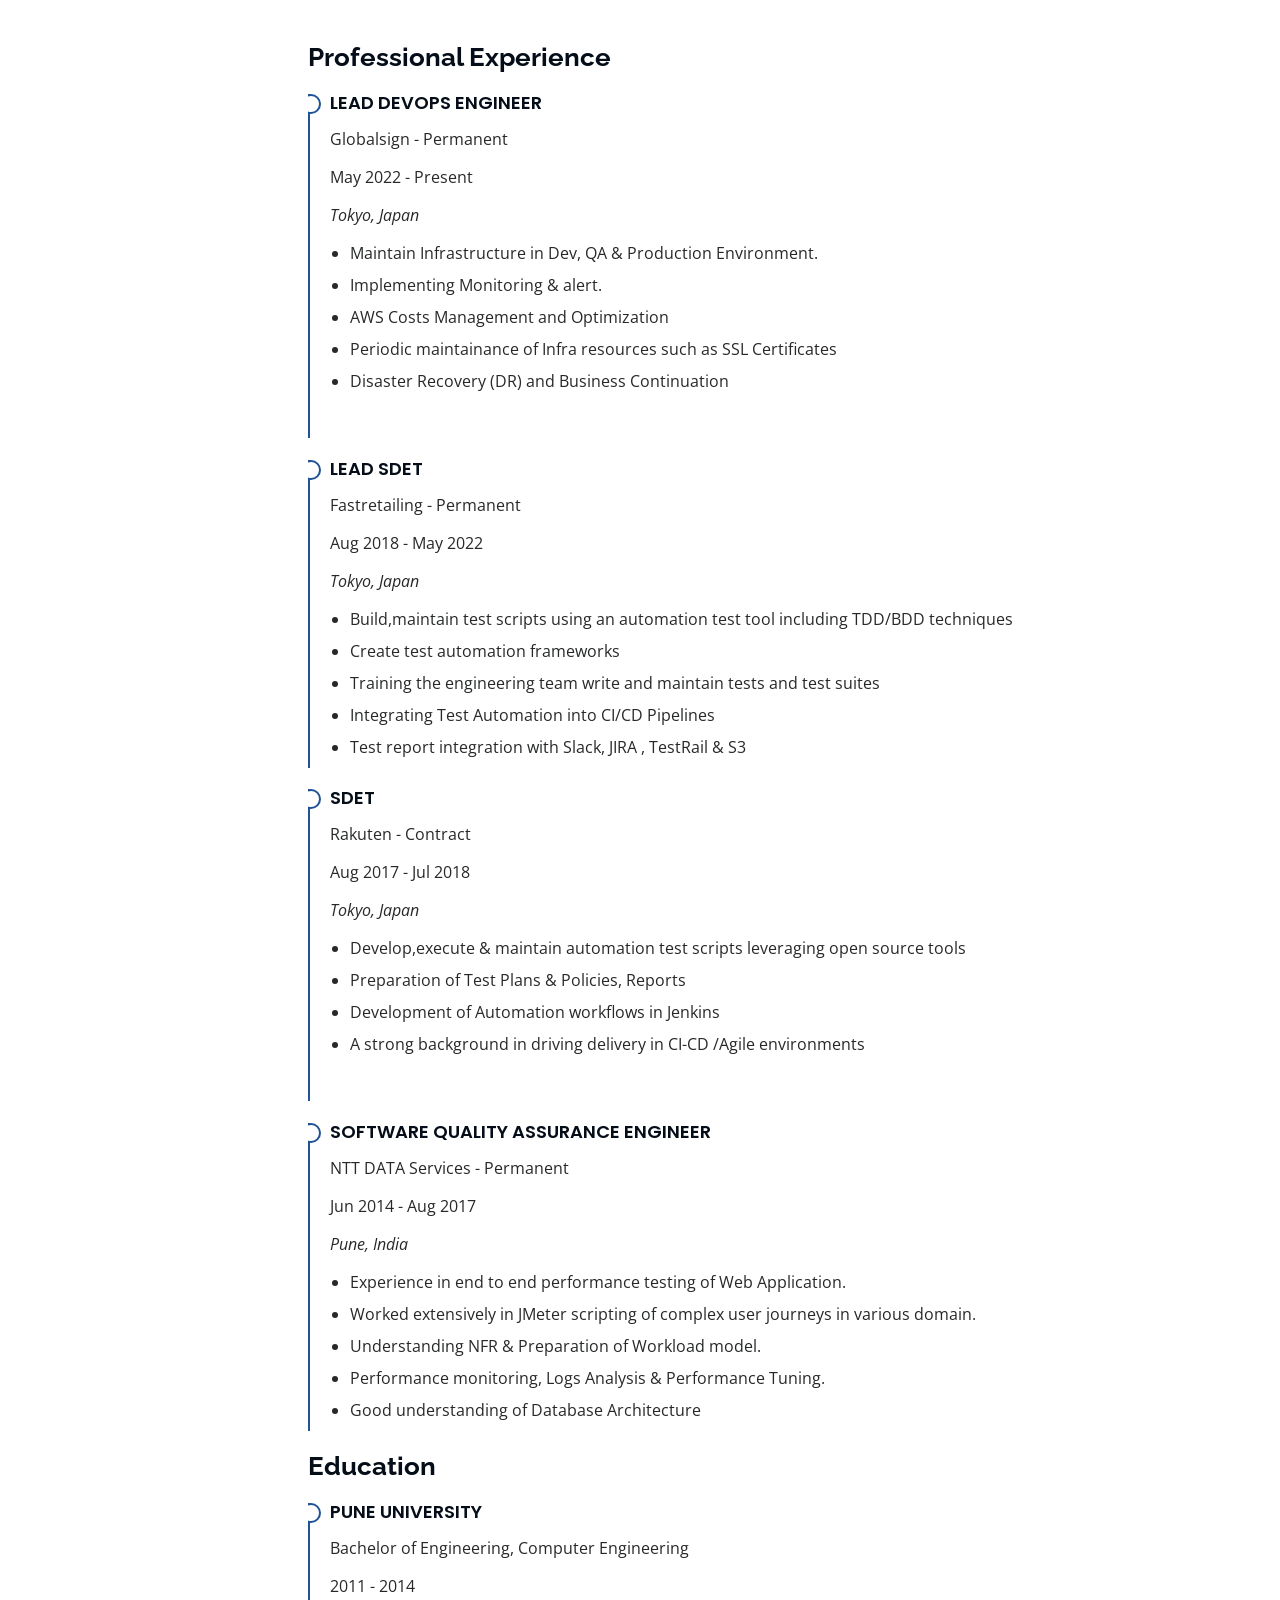
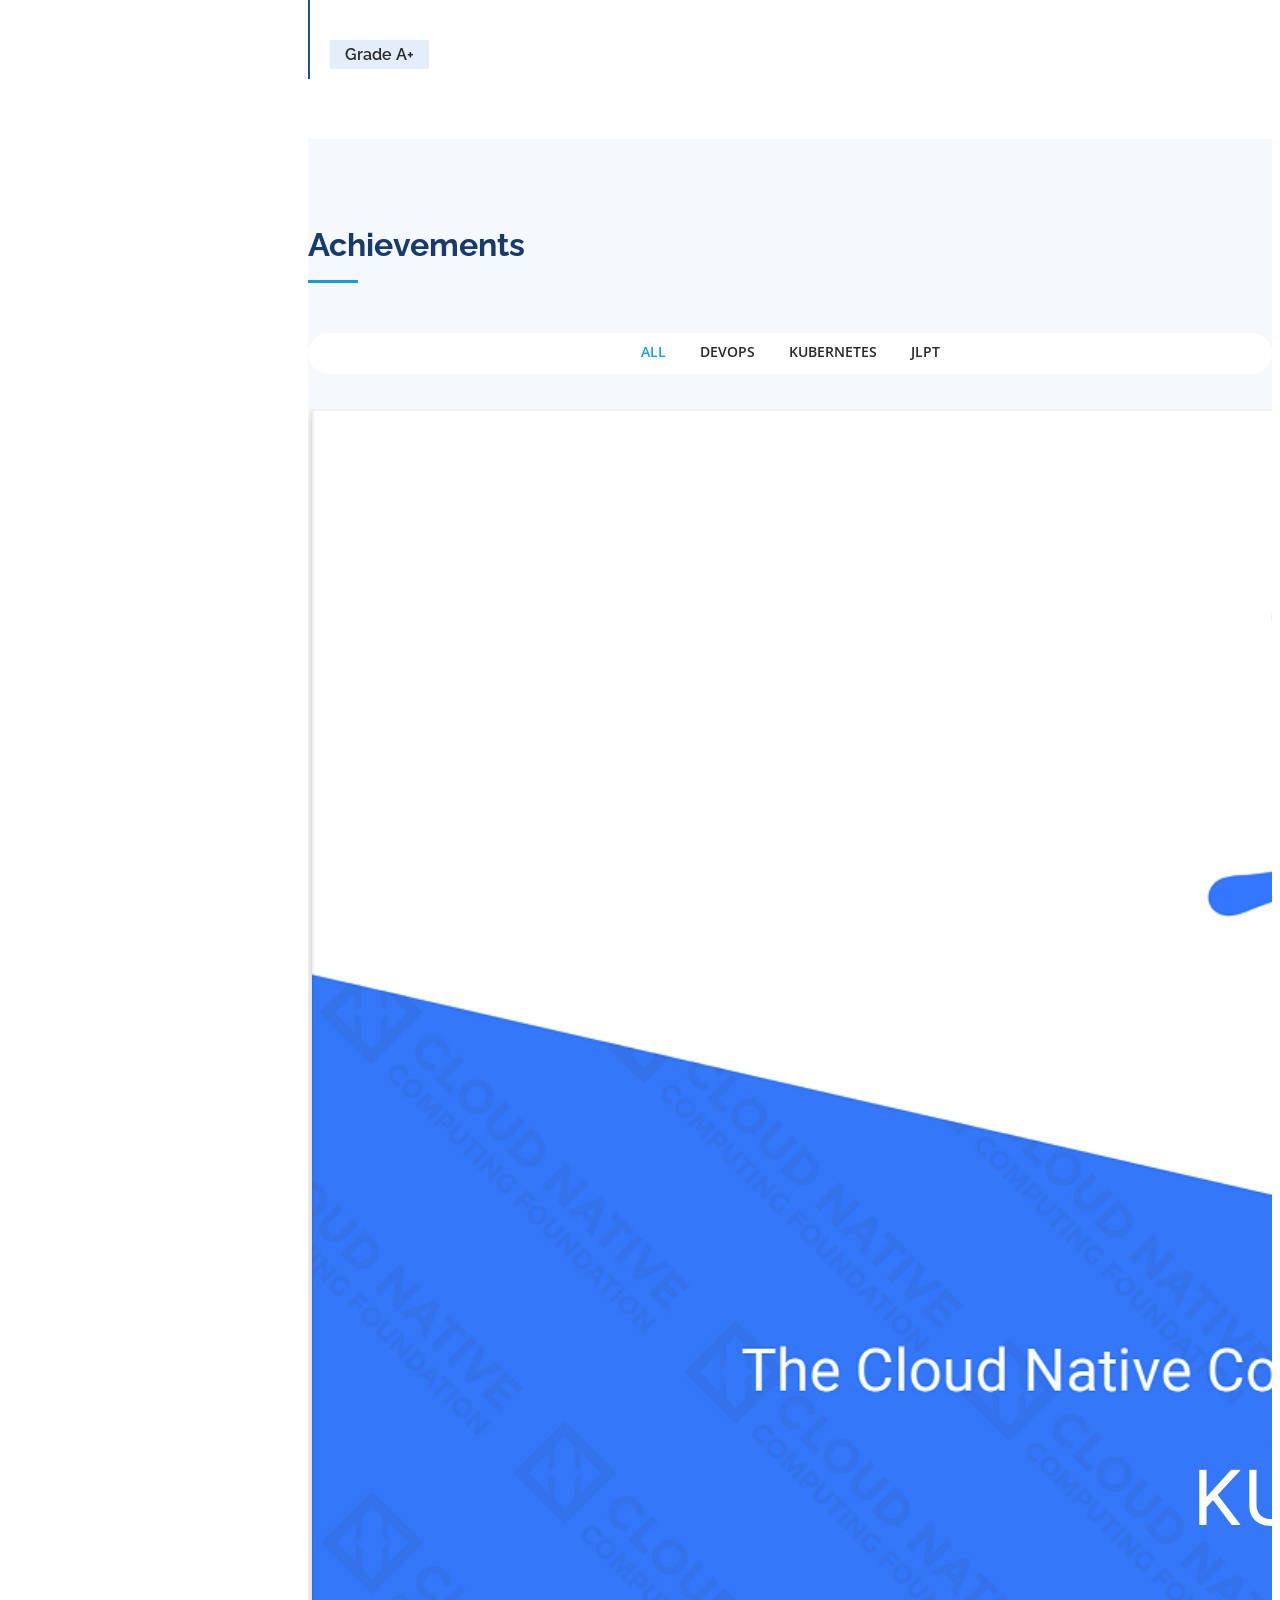
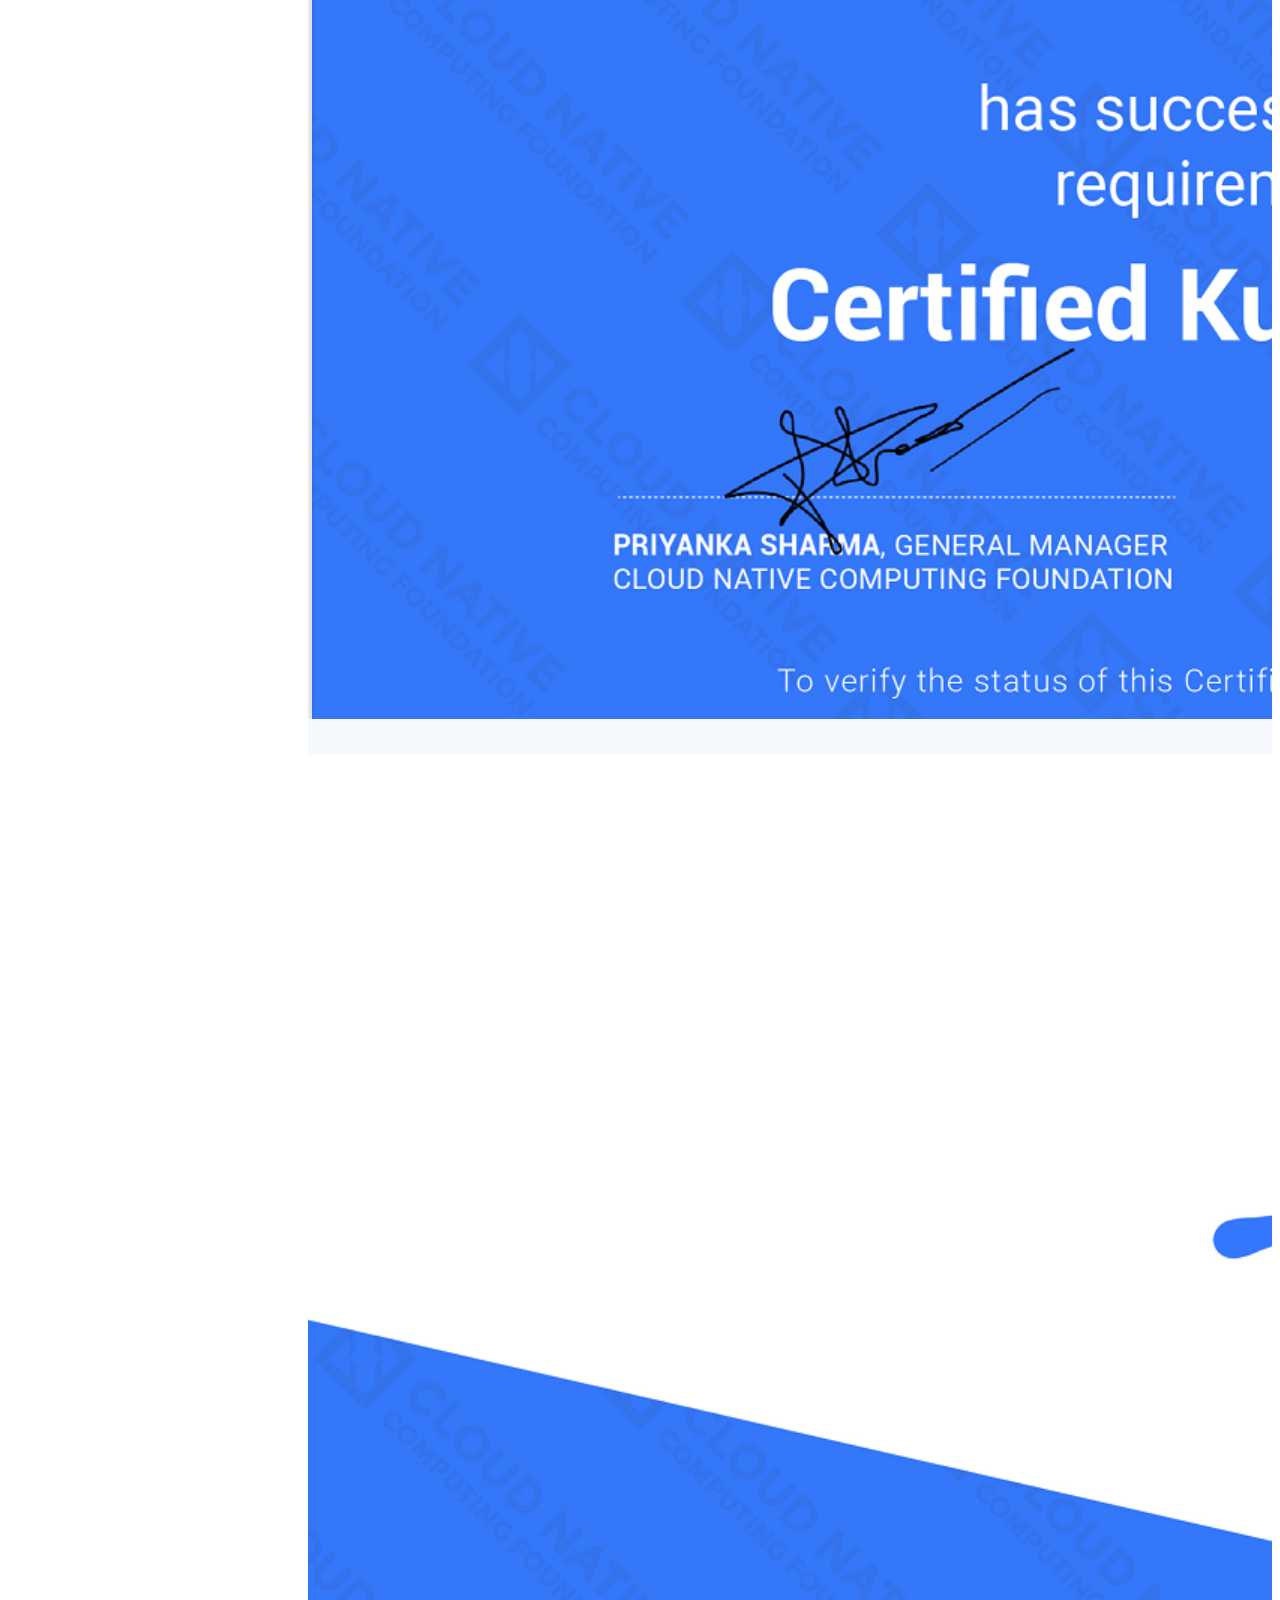
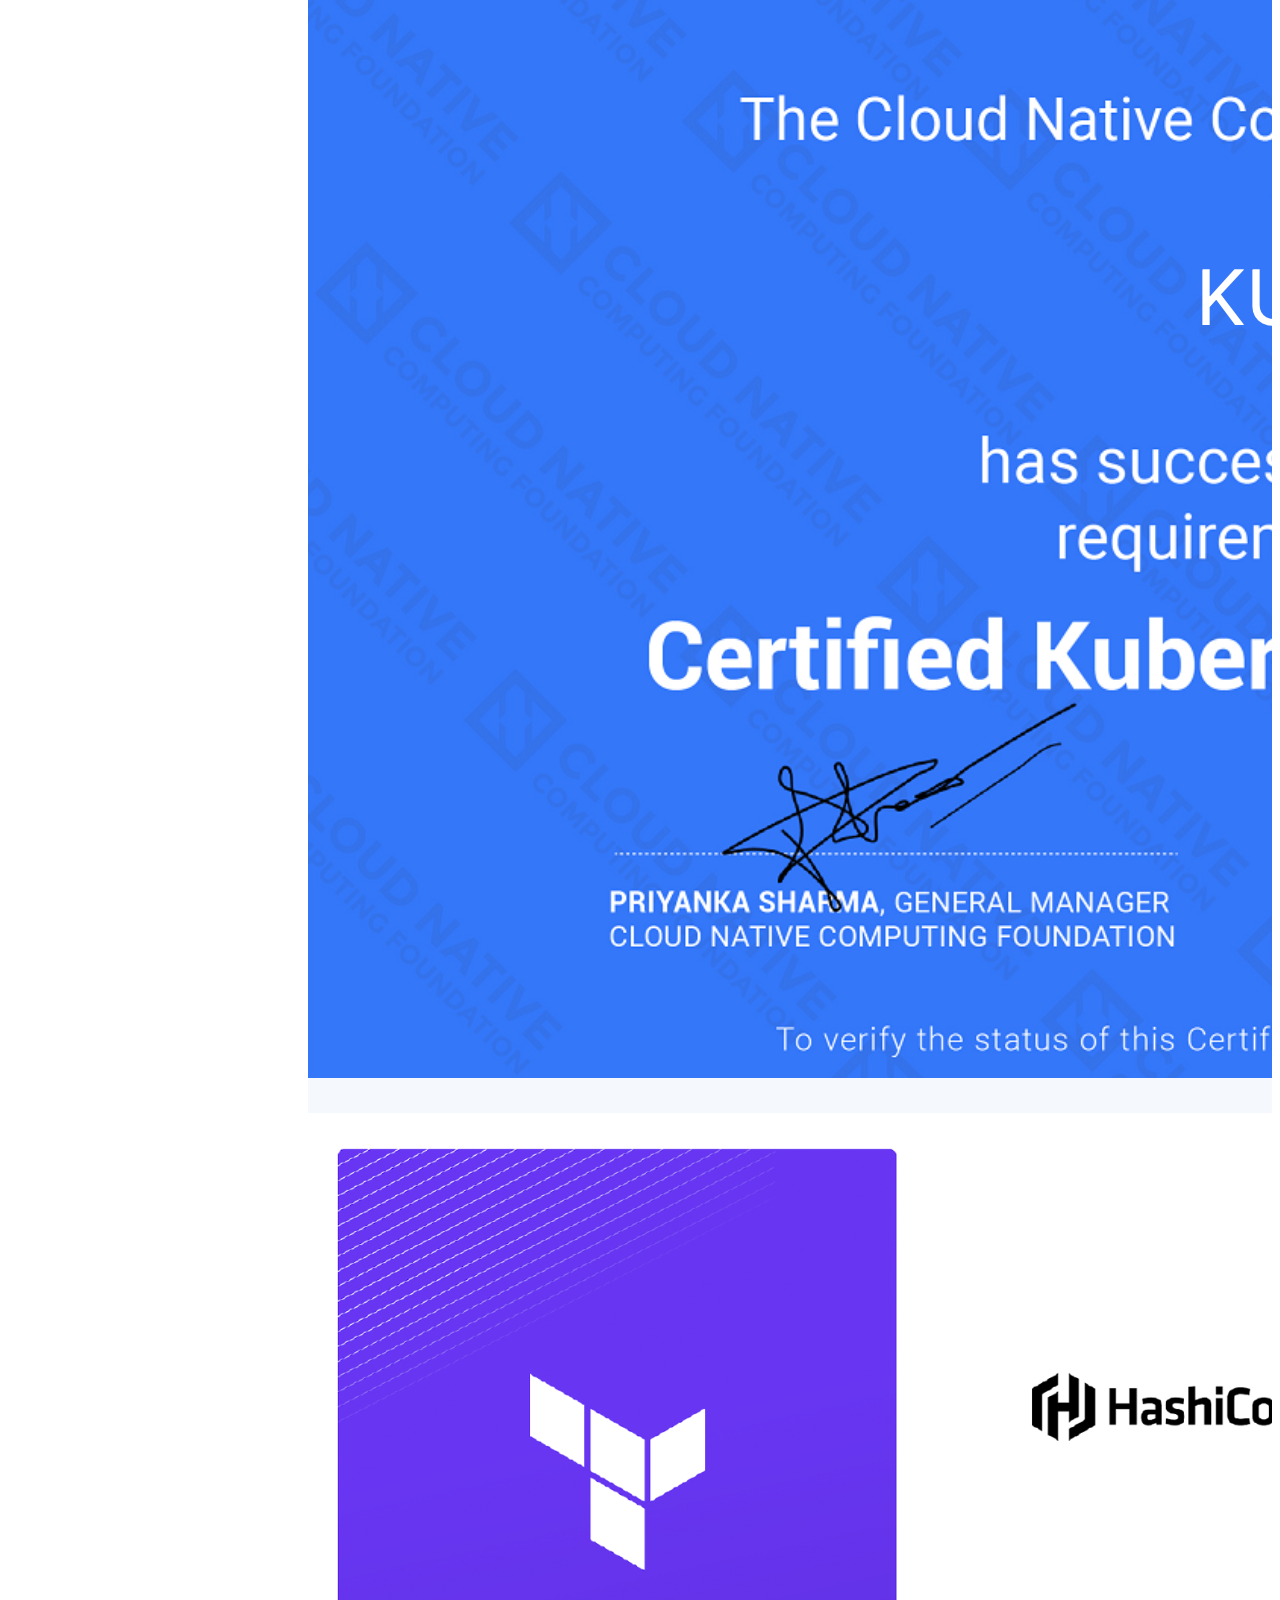
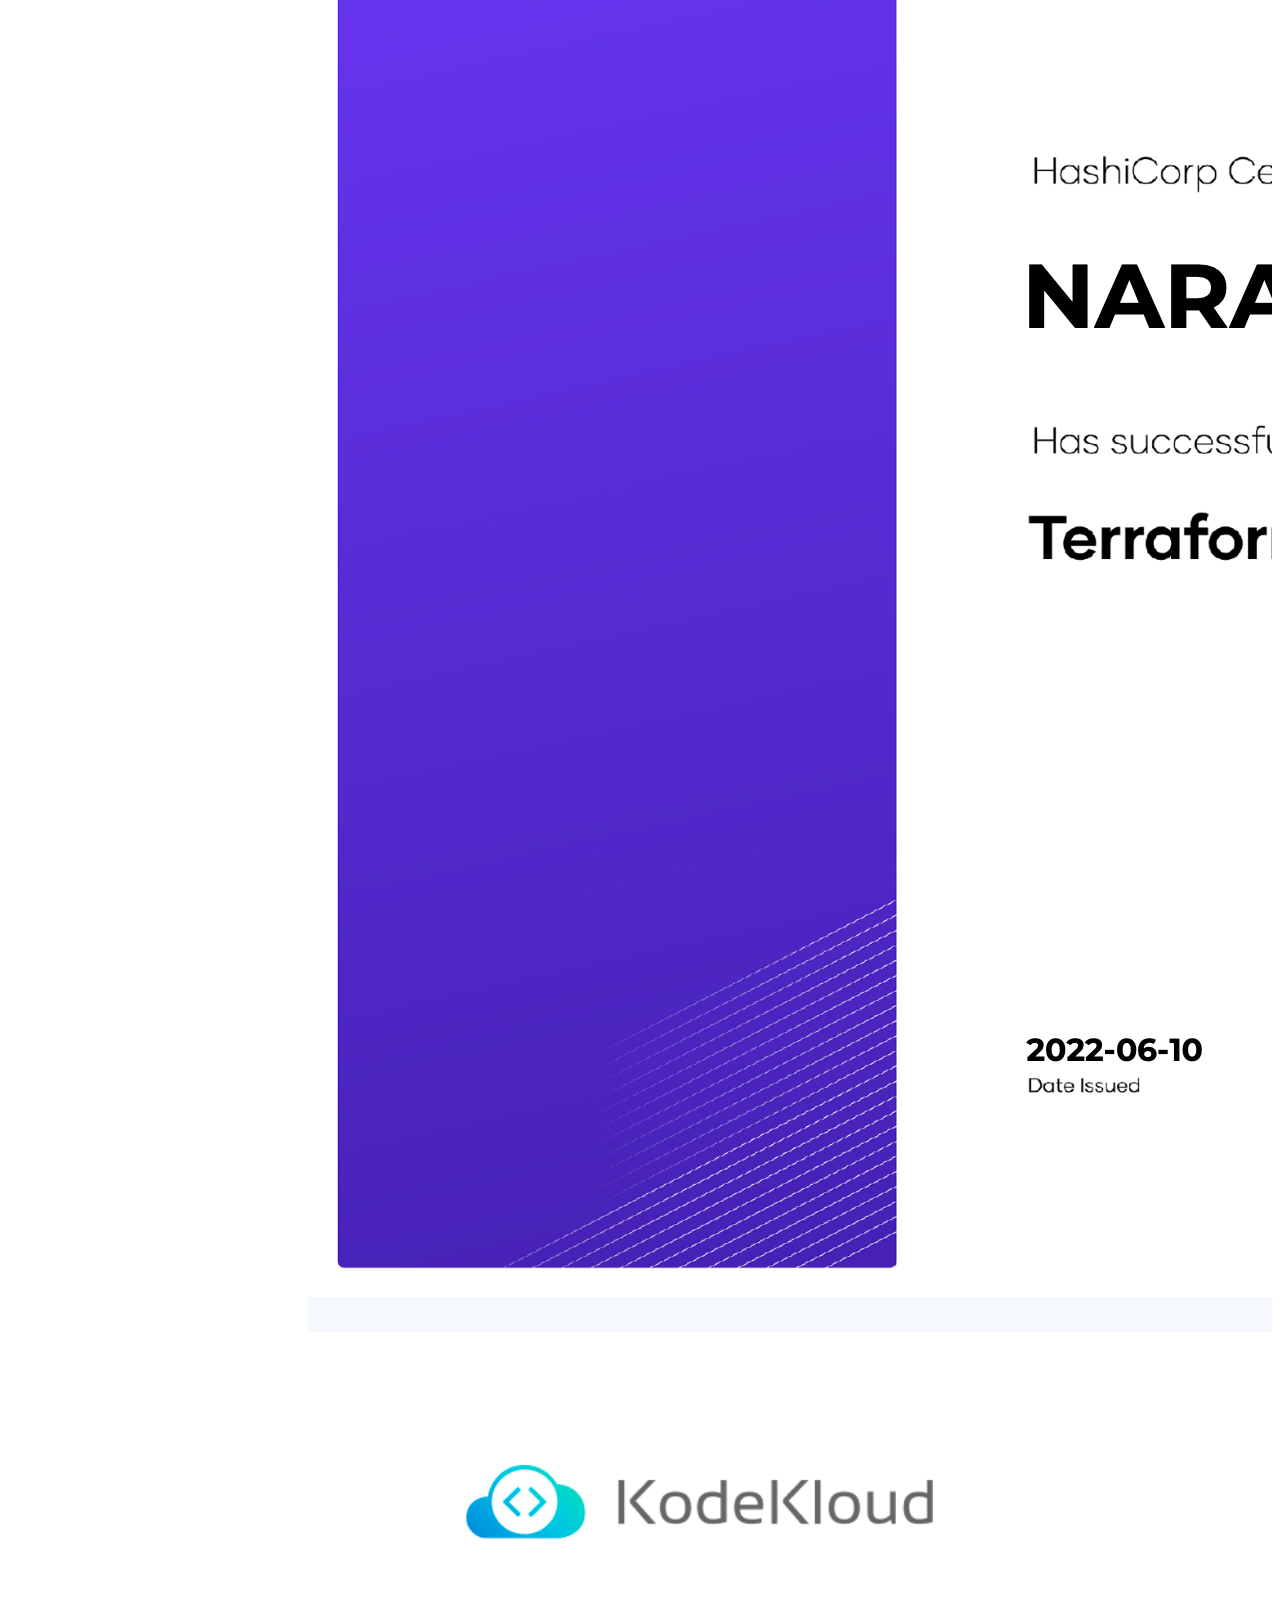
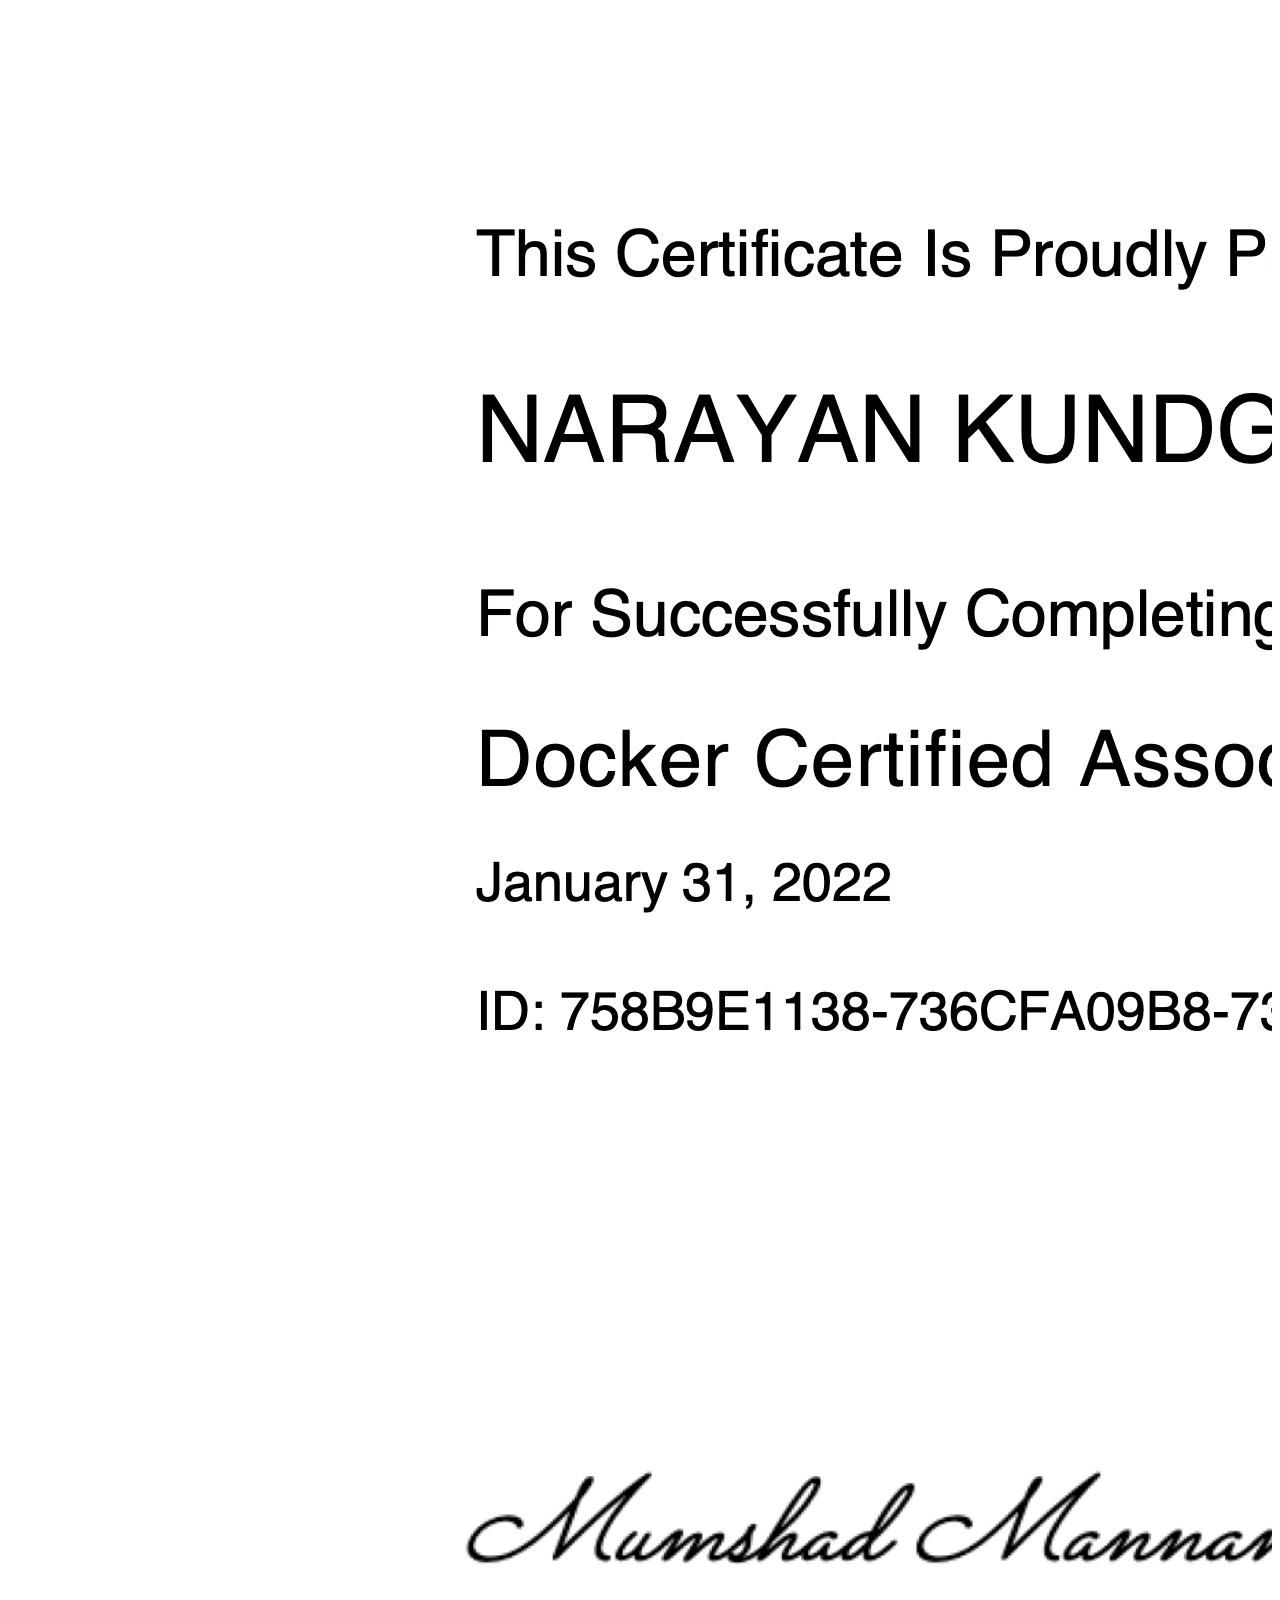
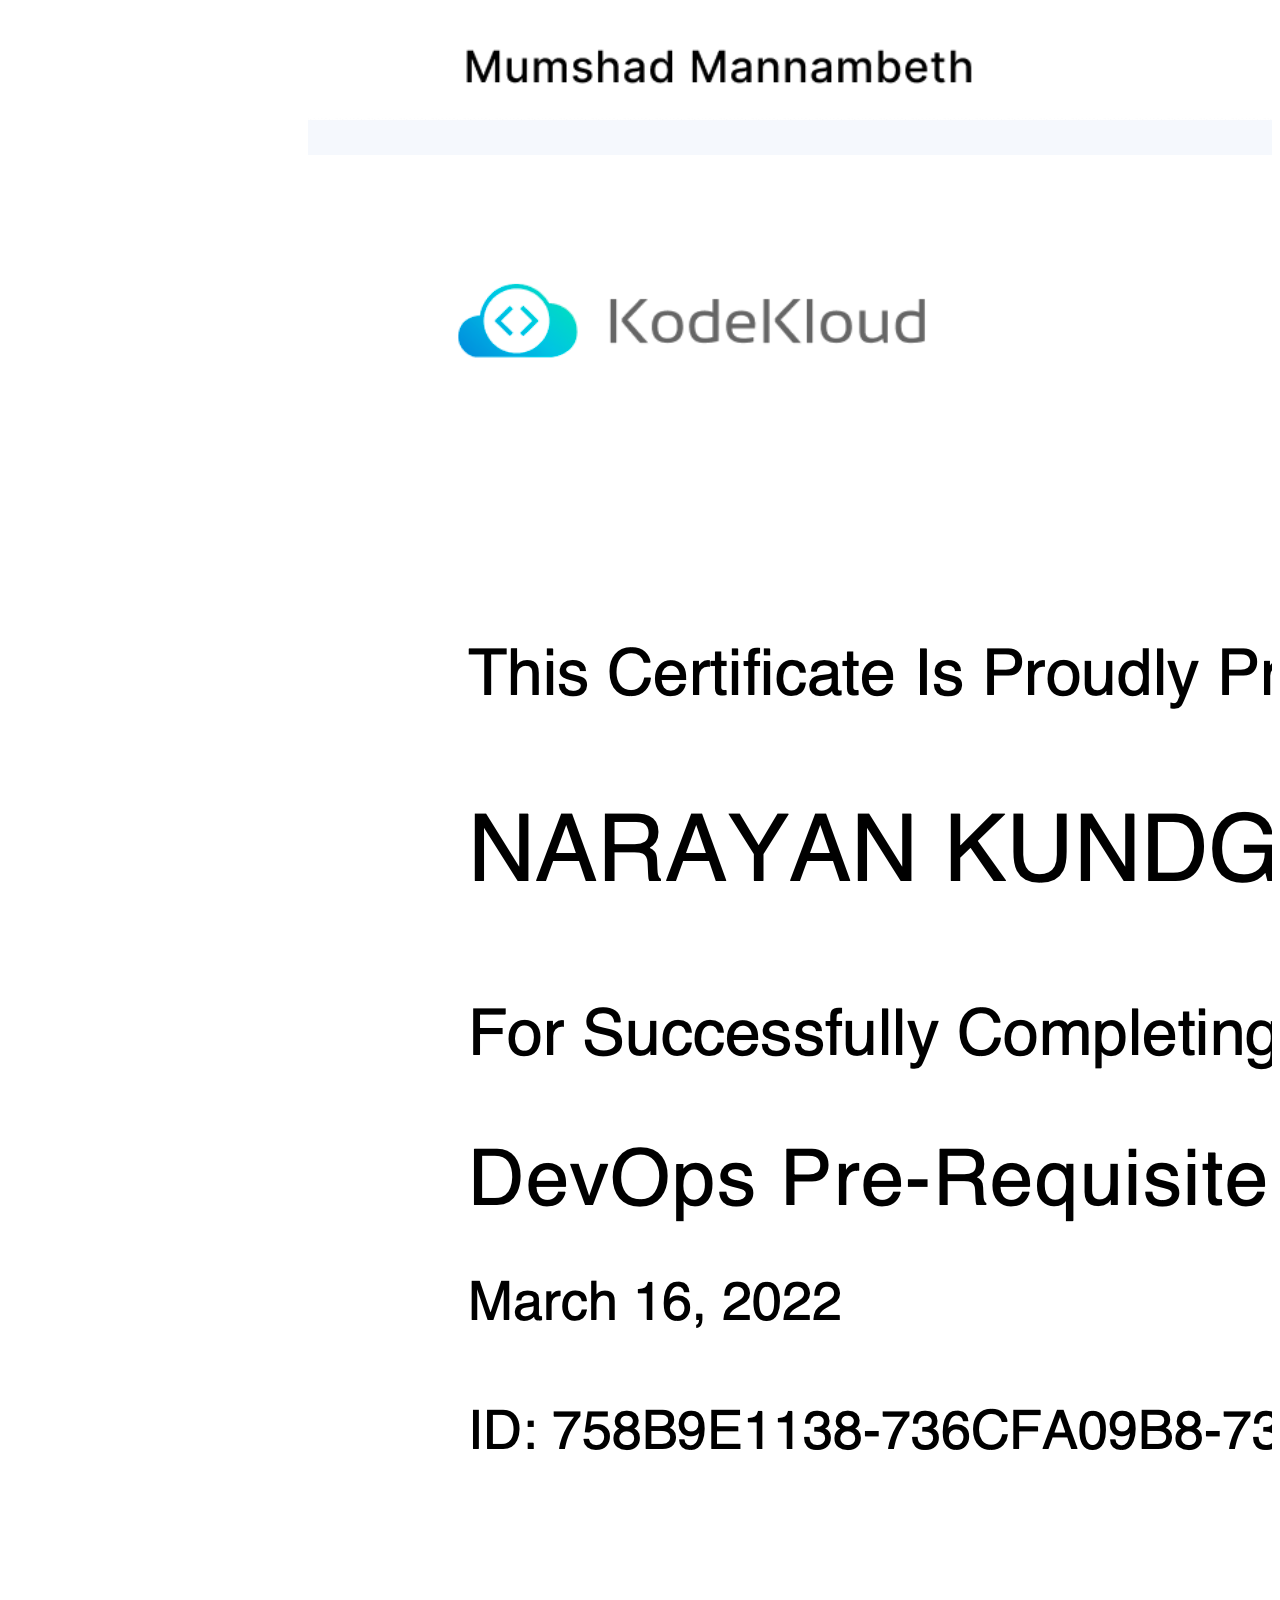
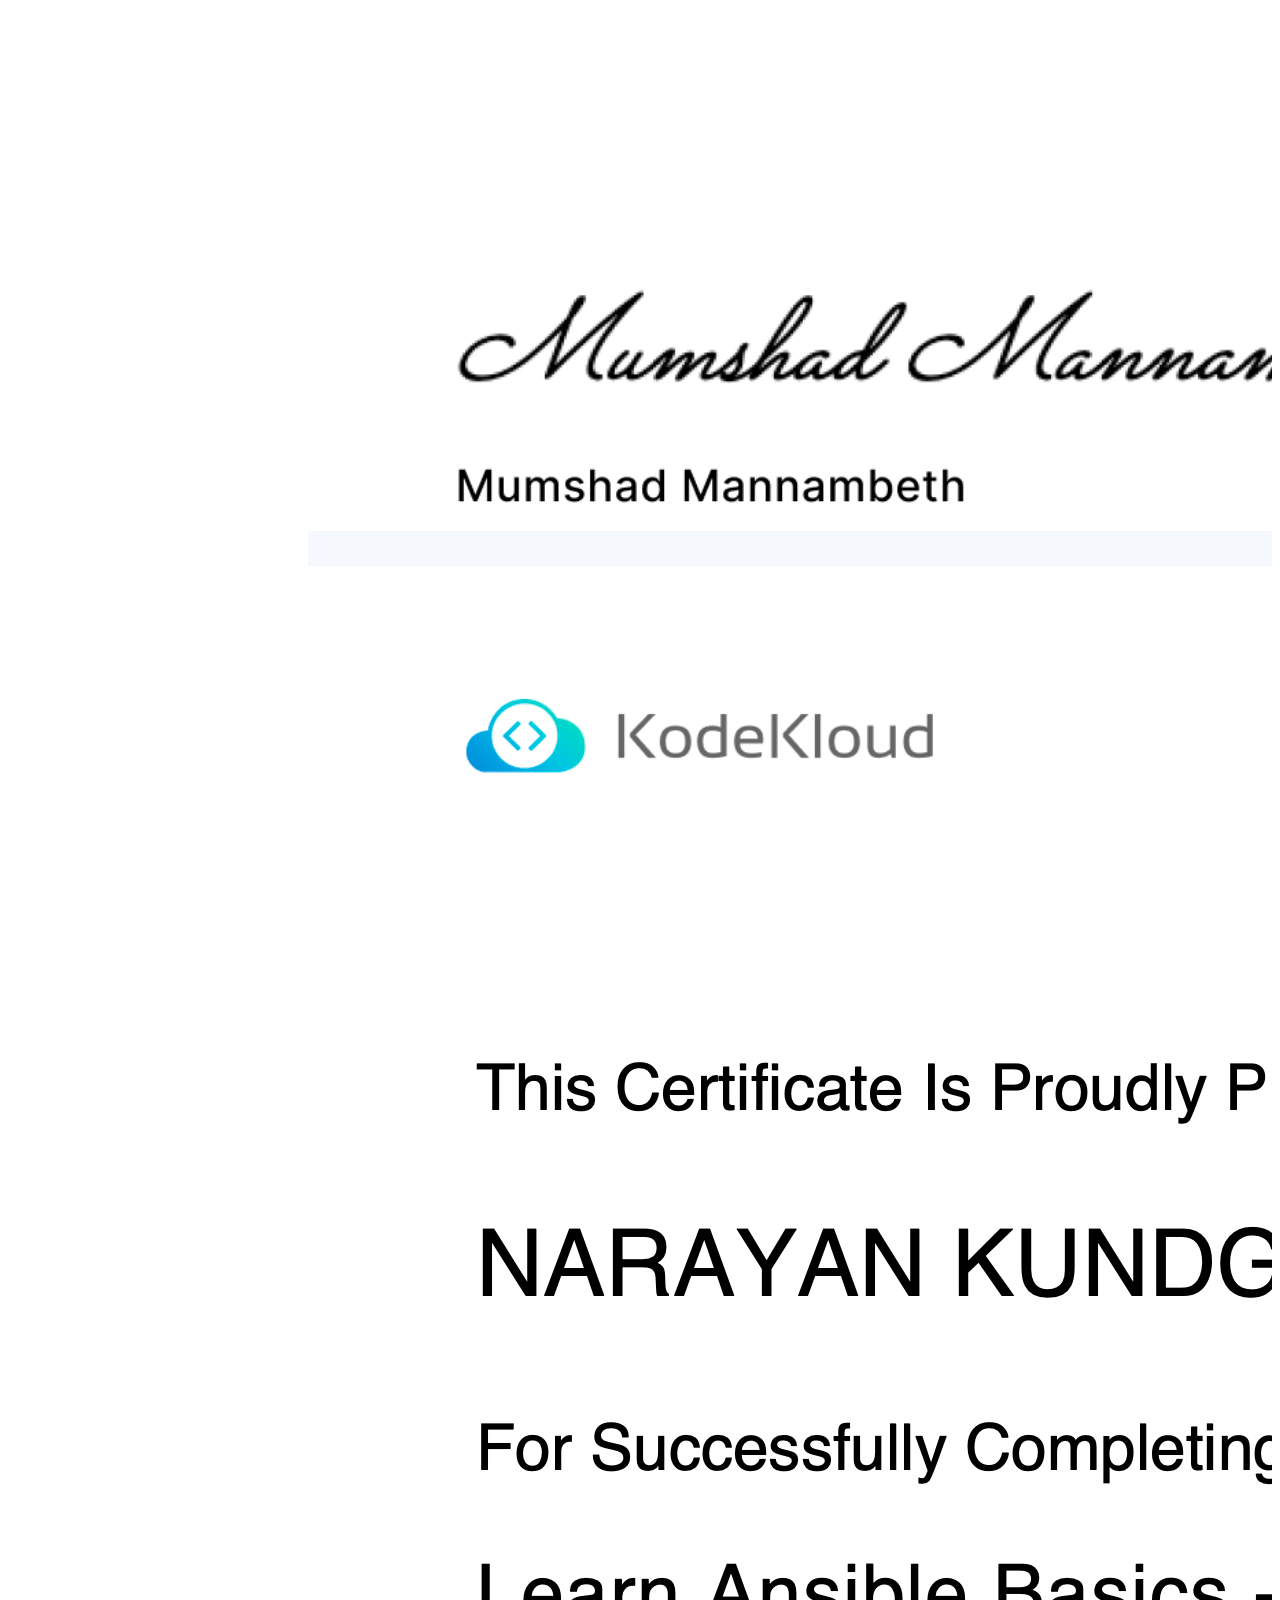
==== commit d48d3636: "specing issue fixed" ====
--- a/index.html
+++ b/index.html
@@ -72,7 +72,7 @@
   <section id="hero" class="d-flex flex-column justify-content-center align-items-center">
     <div class="hero-container" data-aos="fade-in">
       <h1>Narayan Kundgir</h1>
-      <p>I'm <span class="typed" data-typed-items="DevOps Engineer, Cloud Enthusiast, AWS Solution Architect, Certified Kubernetes Administrator(CKA), Certified Kubernetes Application Developer(CKAD), Terraform Certified Associate, JLPT N3 Certified"></span></p>
+      <p>I'm <span class="typed" data-typed-items="DevOps Engineer, Cloud Enthusiast, AWS Solution Architect, Certified Kubernetes Administrator(CKA), Certified Kubernetes Application Developer(CKAD), Terraform Certified, JLPT N3 Certified"></span></p>
     </div>
   </section><!-- End Hero -->
 
@@ -106,23 +106,6 @@
               As DevOps
               - Jenkins, Git, AWS services, Terraform, Docker, Kubernetes, strong knowledge on Cloud networking.
             </p>
-            </p>
-              Languages
-              - C, C++, Java, Scala, Python, Go. 
-            </p>
-            <div class="row">
-              <div class="col-lg-6">
-                <ul>
-                  <li><i class="bi bi-chevron-right"></i> <strong>City:</strong> <span>Tokyo, Japan</span></li>
-                  <li><i class="bi bi-chevron-right"></i> <strong>Website:</strong> <span>narayan.resumecv.me</span></li>
-                </ul>
-              </div>
-              <div class="col-lg-6">
-                <ul>
-                  <li><i class="bi bi-chevron-right"></i> <strong>Age:</strong> <span>29</span></li>
-                  <li><i class="bi bi-chevron-right"></i> <strong>Degree:</strong> <span>Bachelor in Computer Engineering</span></li>
-                </ul>
-              </div>
             </div>
           </div>
         </div>
@@ -145,7 +128,7 @@
           <div class="col-lg-6" data-aos="fade-up">
 
             <div class="progress">
-              <span class="skill">Amazon Web Services (AWS)<i class="val">80%</i></span>
+              <span class="skill">Amazon Web Services (AWS)<i class="val">50%</i></span>
               <div class="progress-bar-wrap">
                 <div class="progress-bar" role="progressbar" aria-valuenow="80" aria-valuemin="0" aria-valuemax="100"></div>
               </div>
@@ -168,7 +151,6 @@
           </div>
 
           <div class="col-lg-6" data-aos="fade-up" data-aos-delay="100">
-
             <div class="progress">
               <span class="skill">Terraform <i class="val">90%</i></span>
               <div class="progress-bar-wrap">
@@ -258,10 +240,10 @@
               <p>Jun 2014 - Aug 2017</p>
               <p><em>Pune, India</em></p>
               <ul>
-                <li>Experience in end to end performance test execution of Web Application.</li>
+                <li>Experience in end to end performance testing of Web Application.</li>
                 <li>Worked extensively in JMeter scripting of complex user journeys in various domain.</li>
                 <li>Understanding NFR & Preparation of Workload model.</li>
-                <li>Performance monitoring, Logs Analysis & Tuning.</li>
+                <li>Performance monitoring, Logs Analysis & Performance Tuning.</li>
                 <li>Good understanding of Database Architecture</li>
               </ul>
             </div>
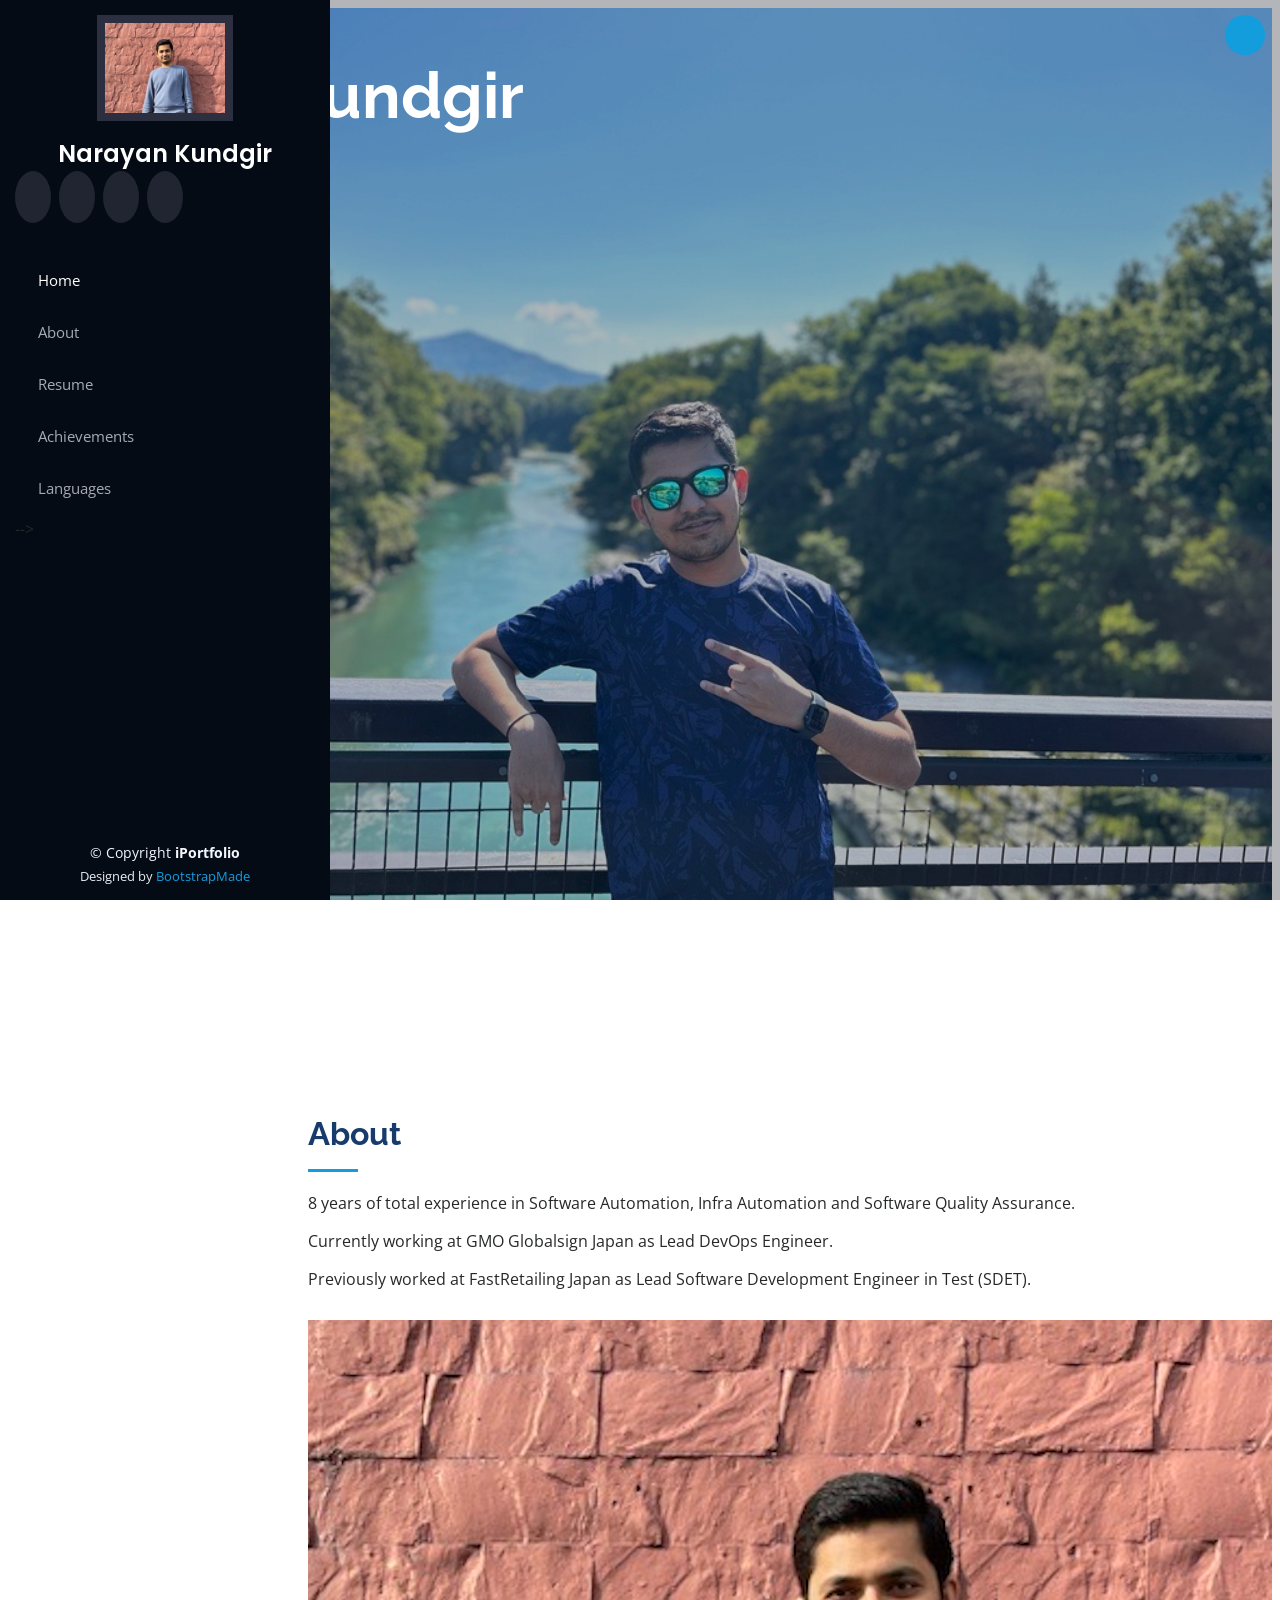
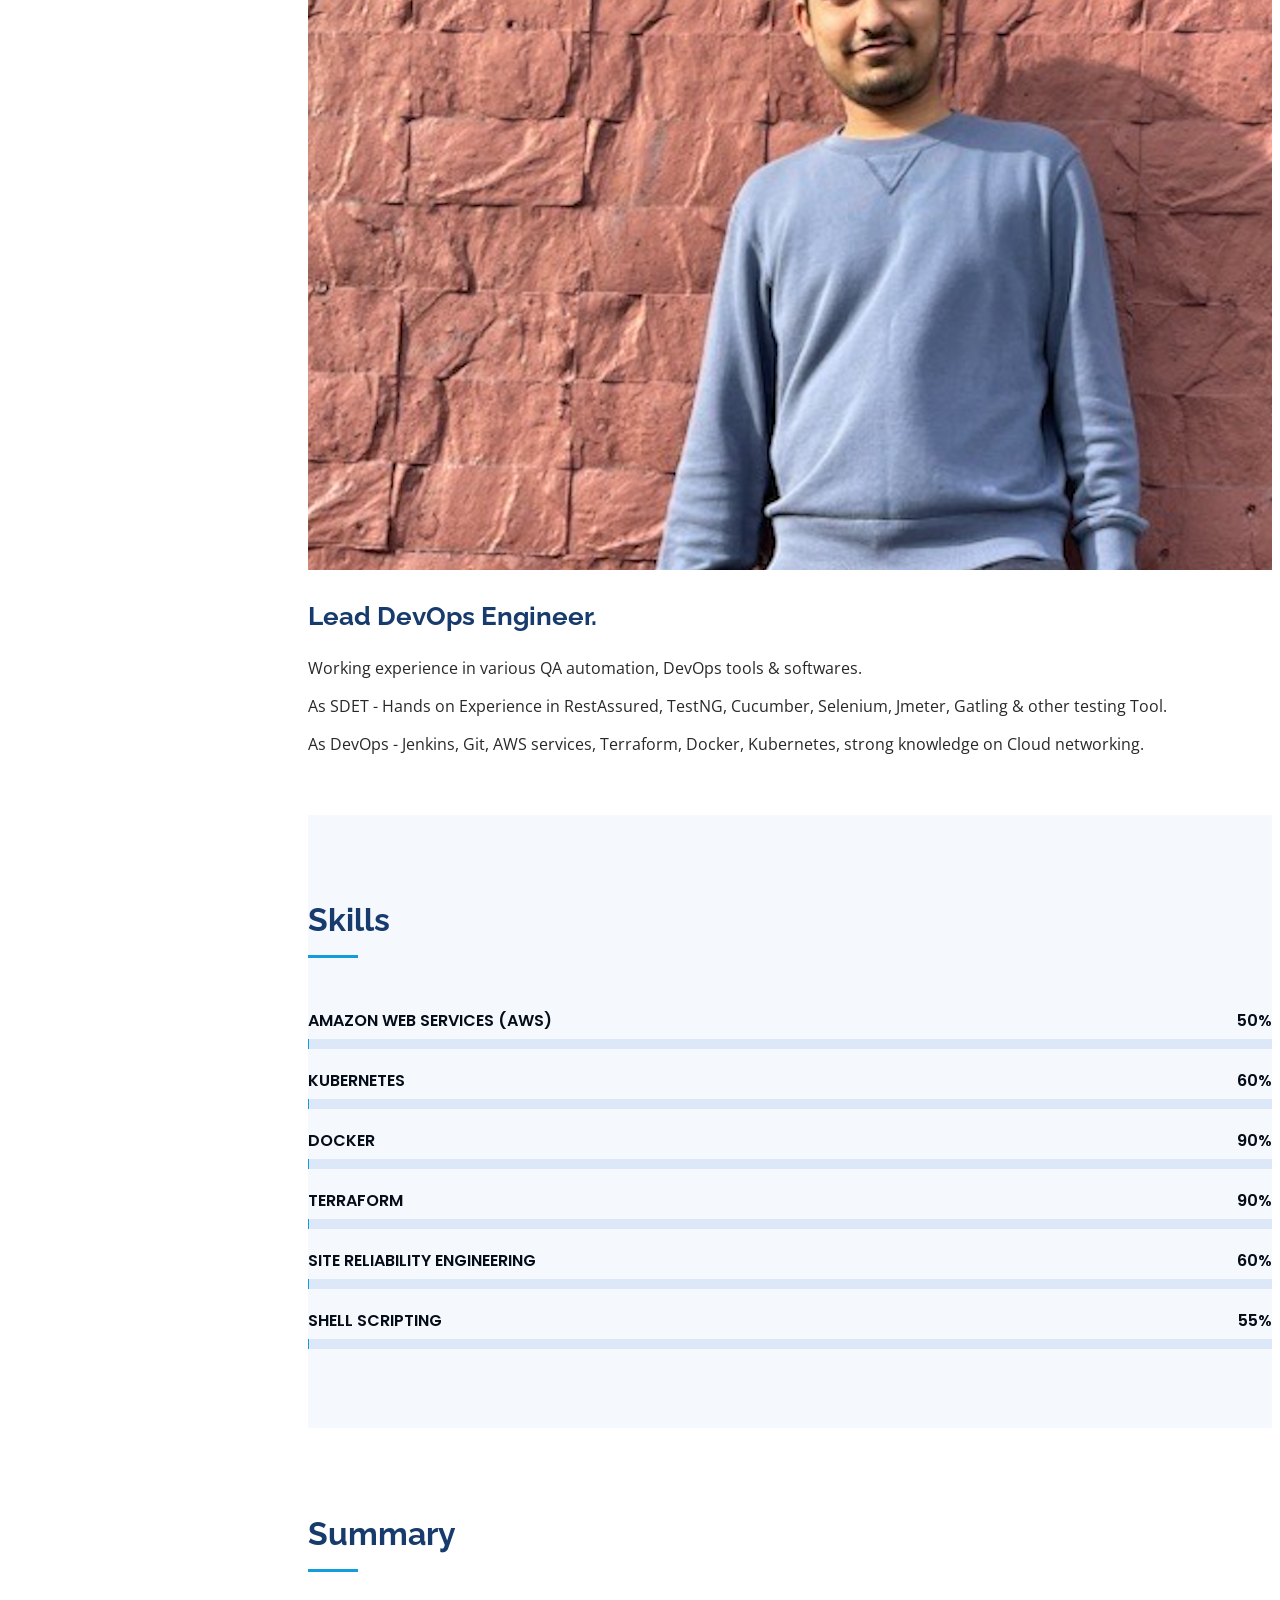
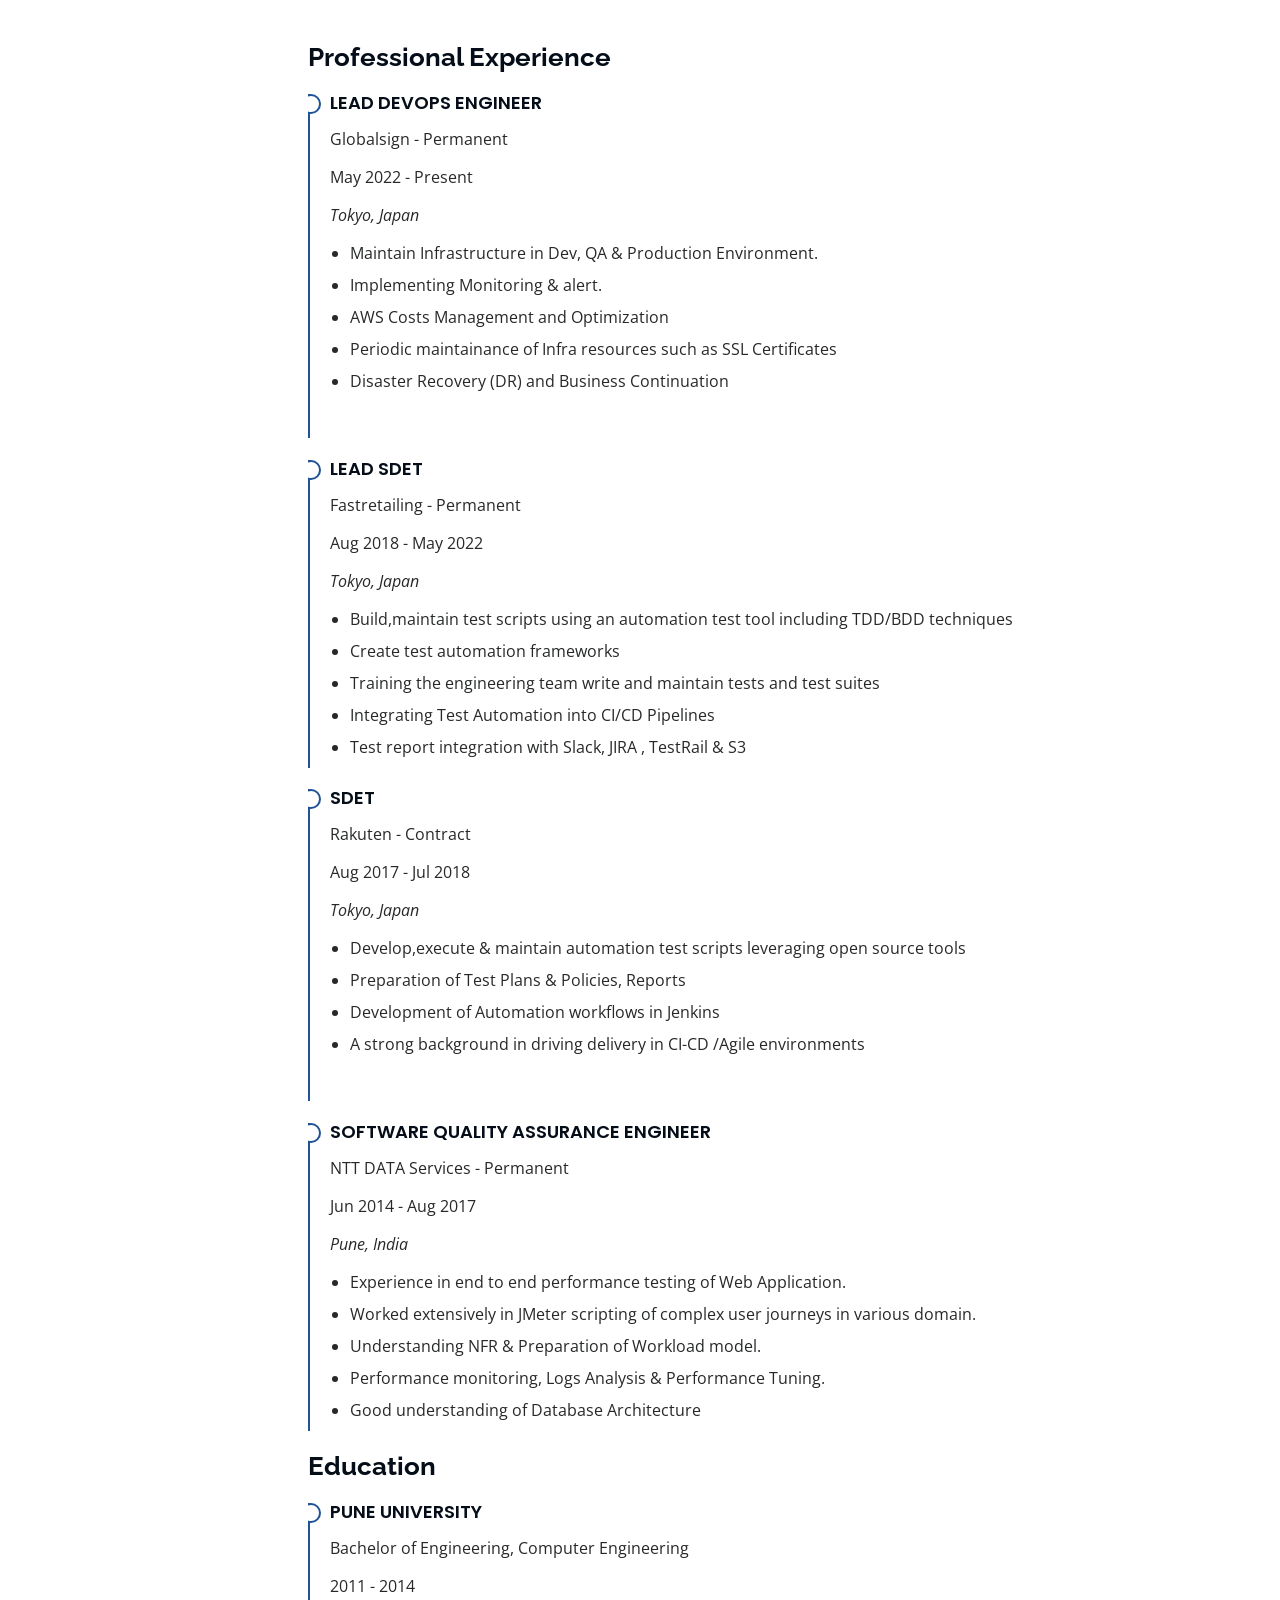
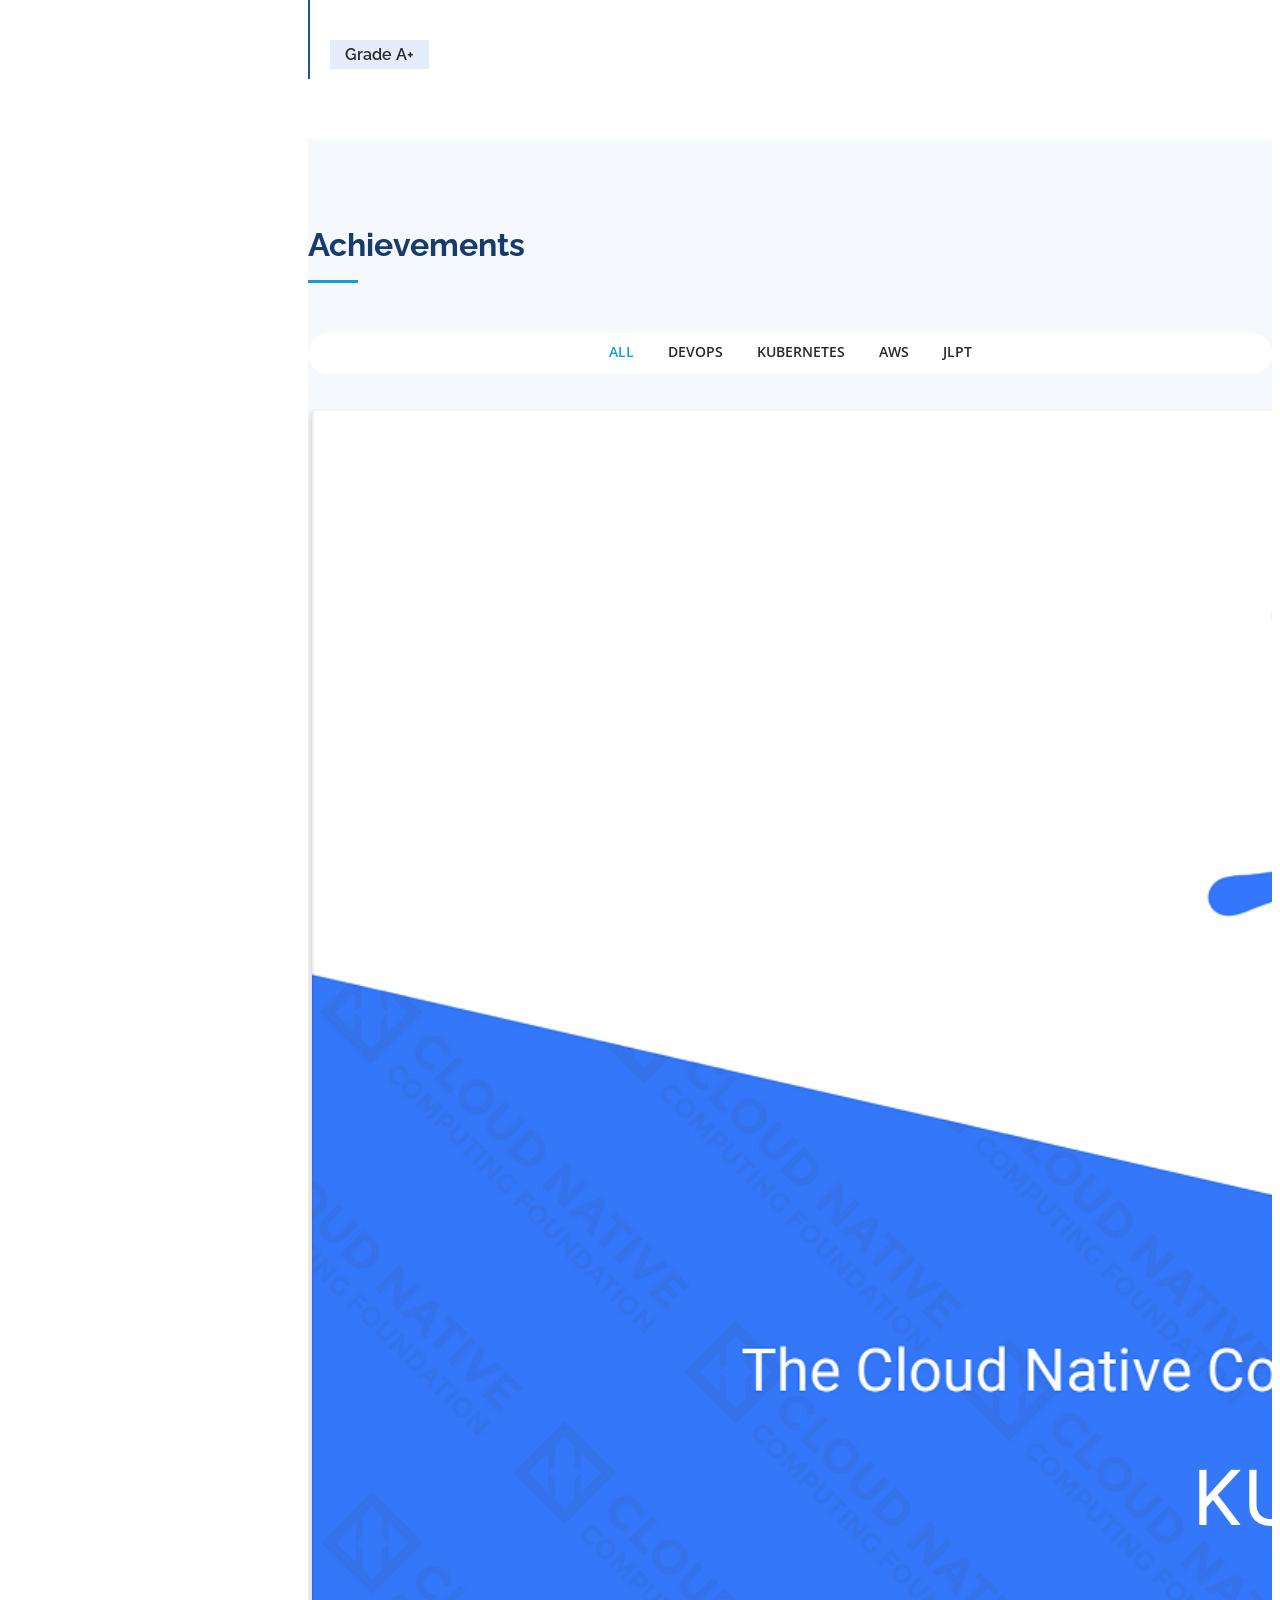
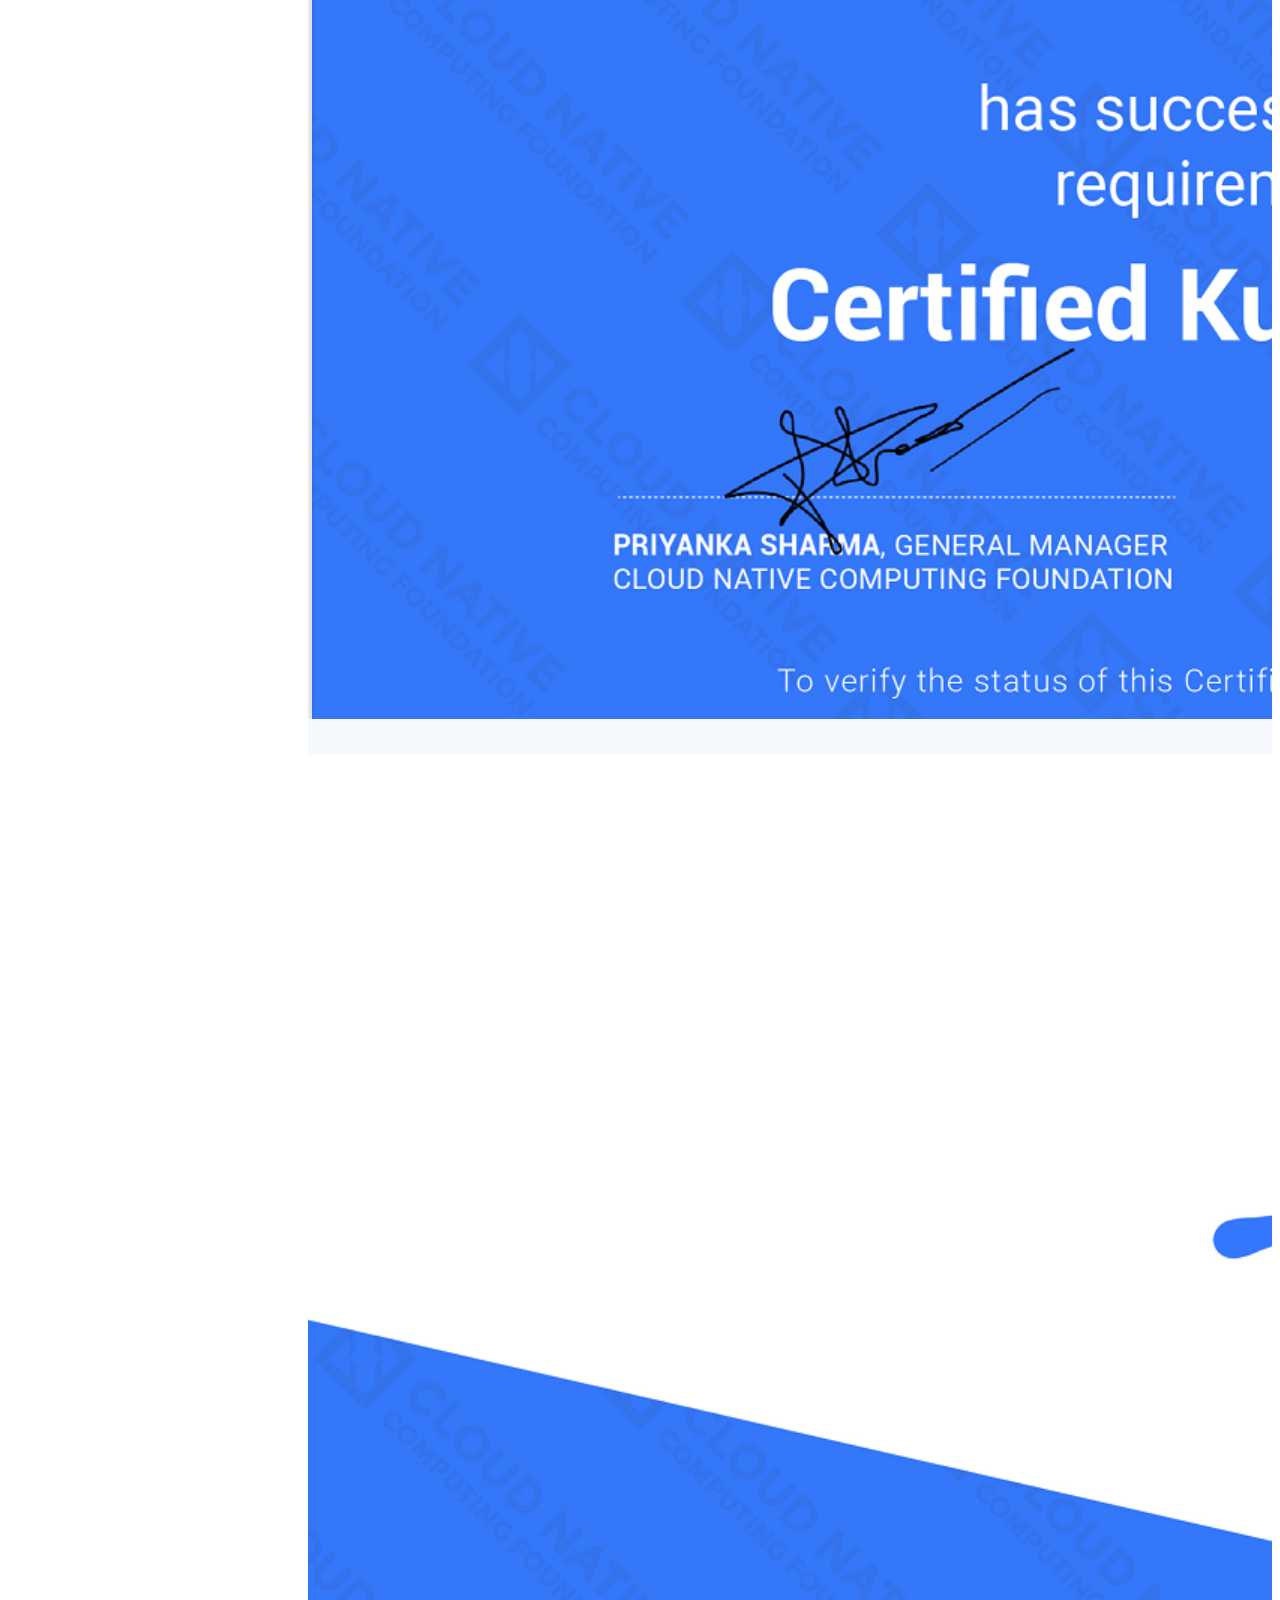
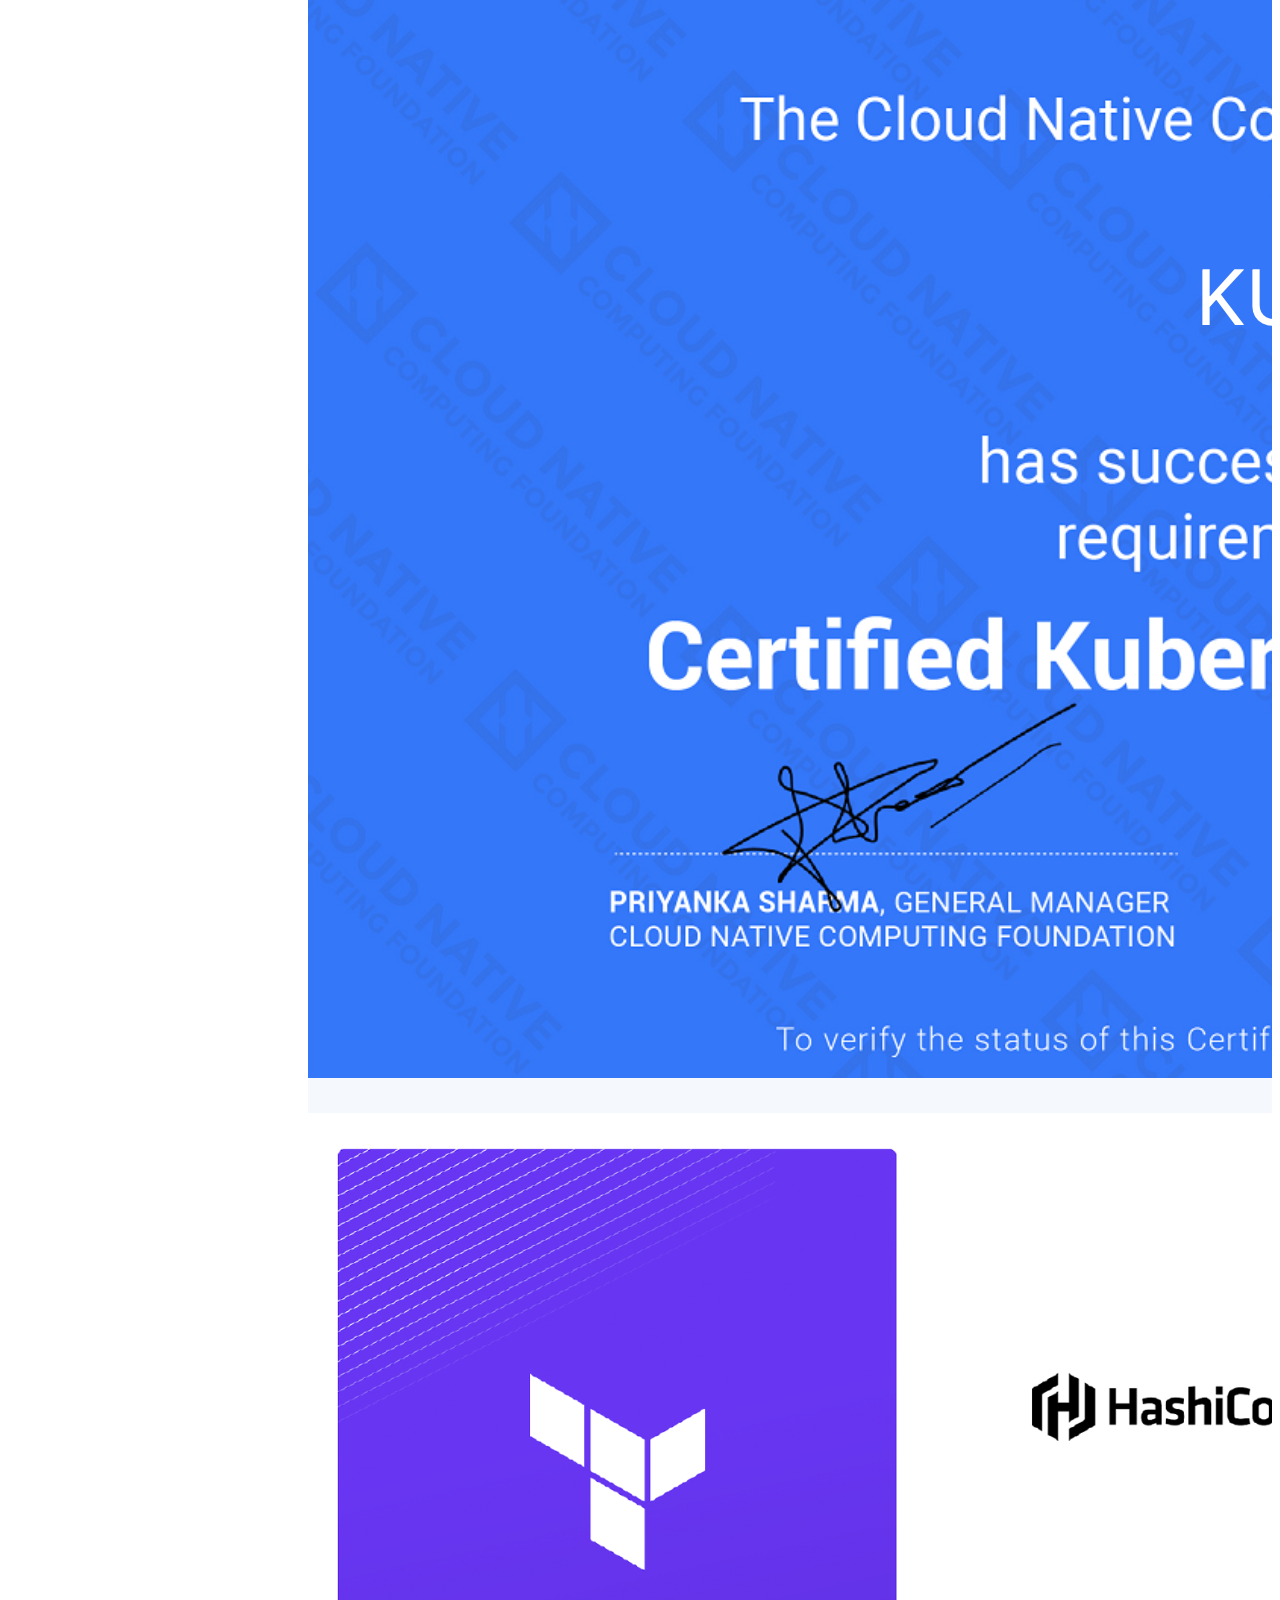
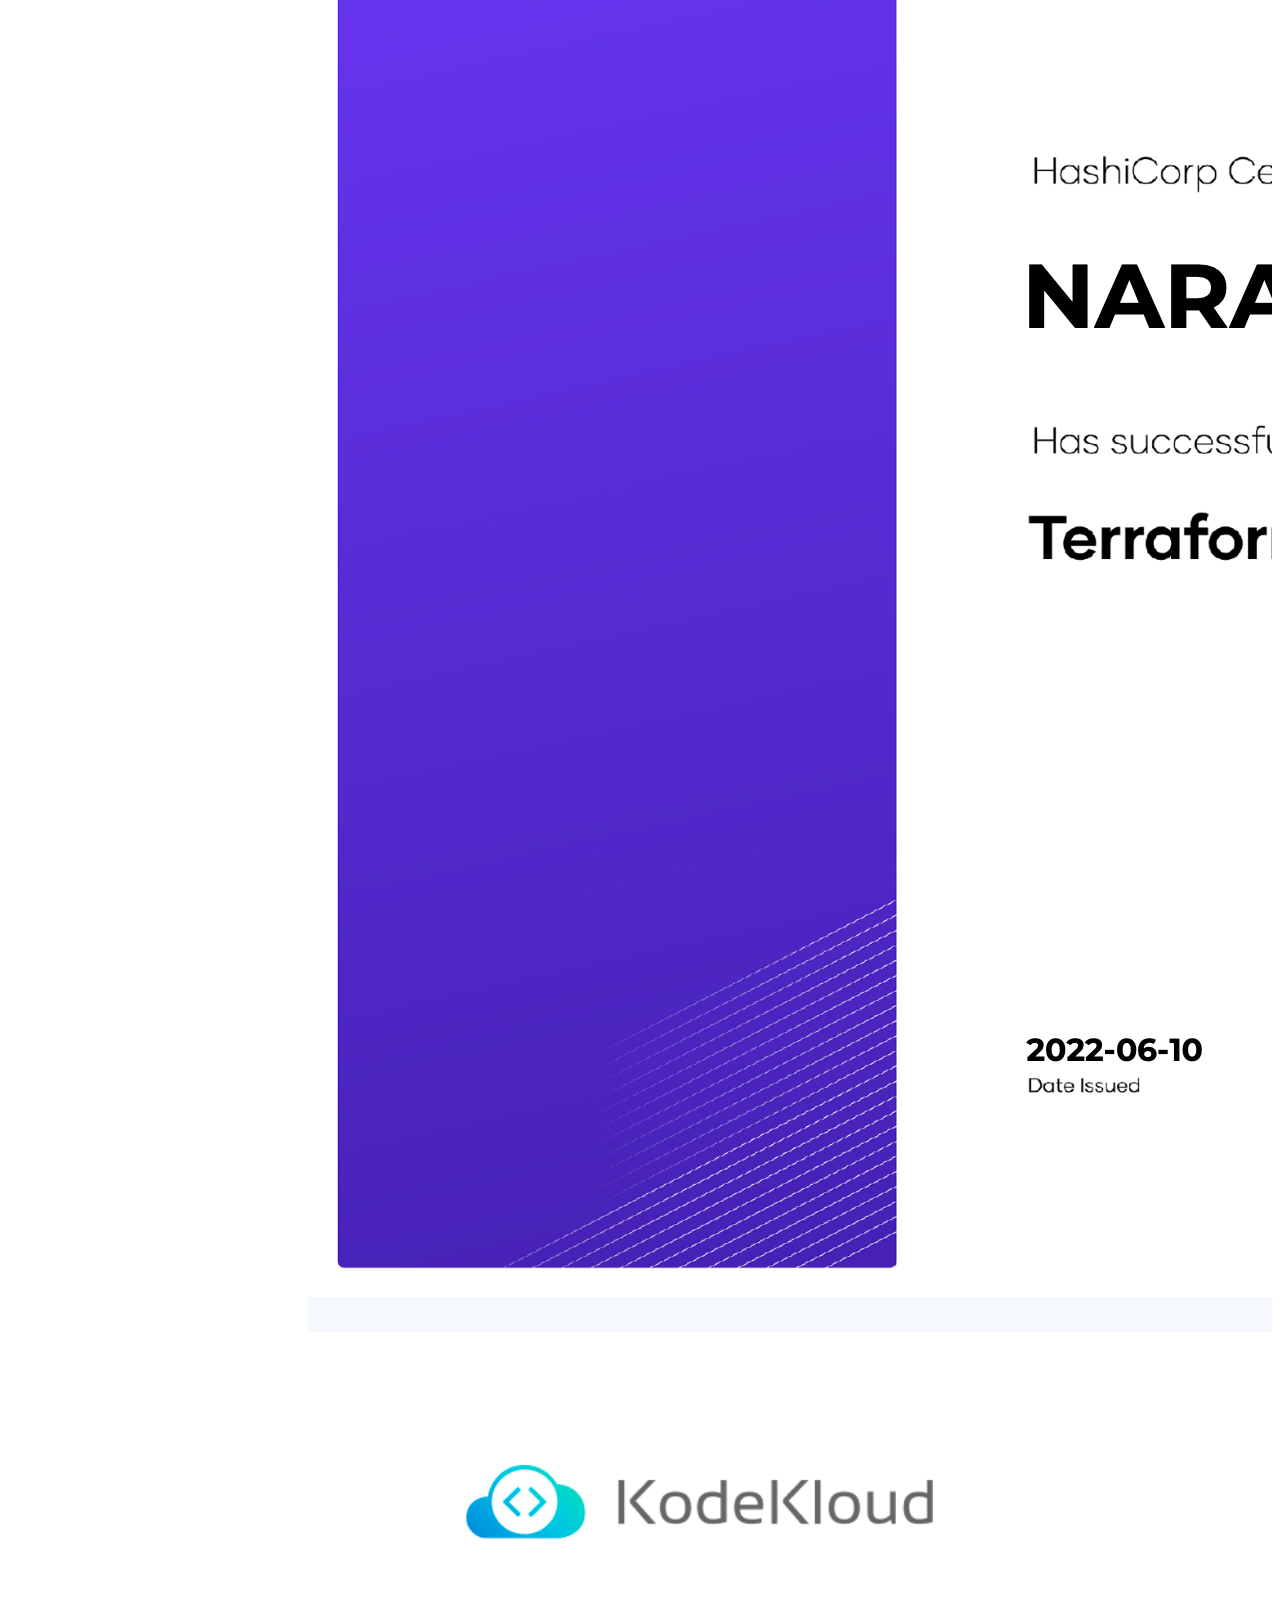
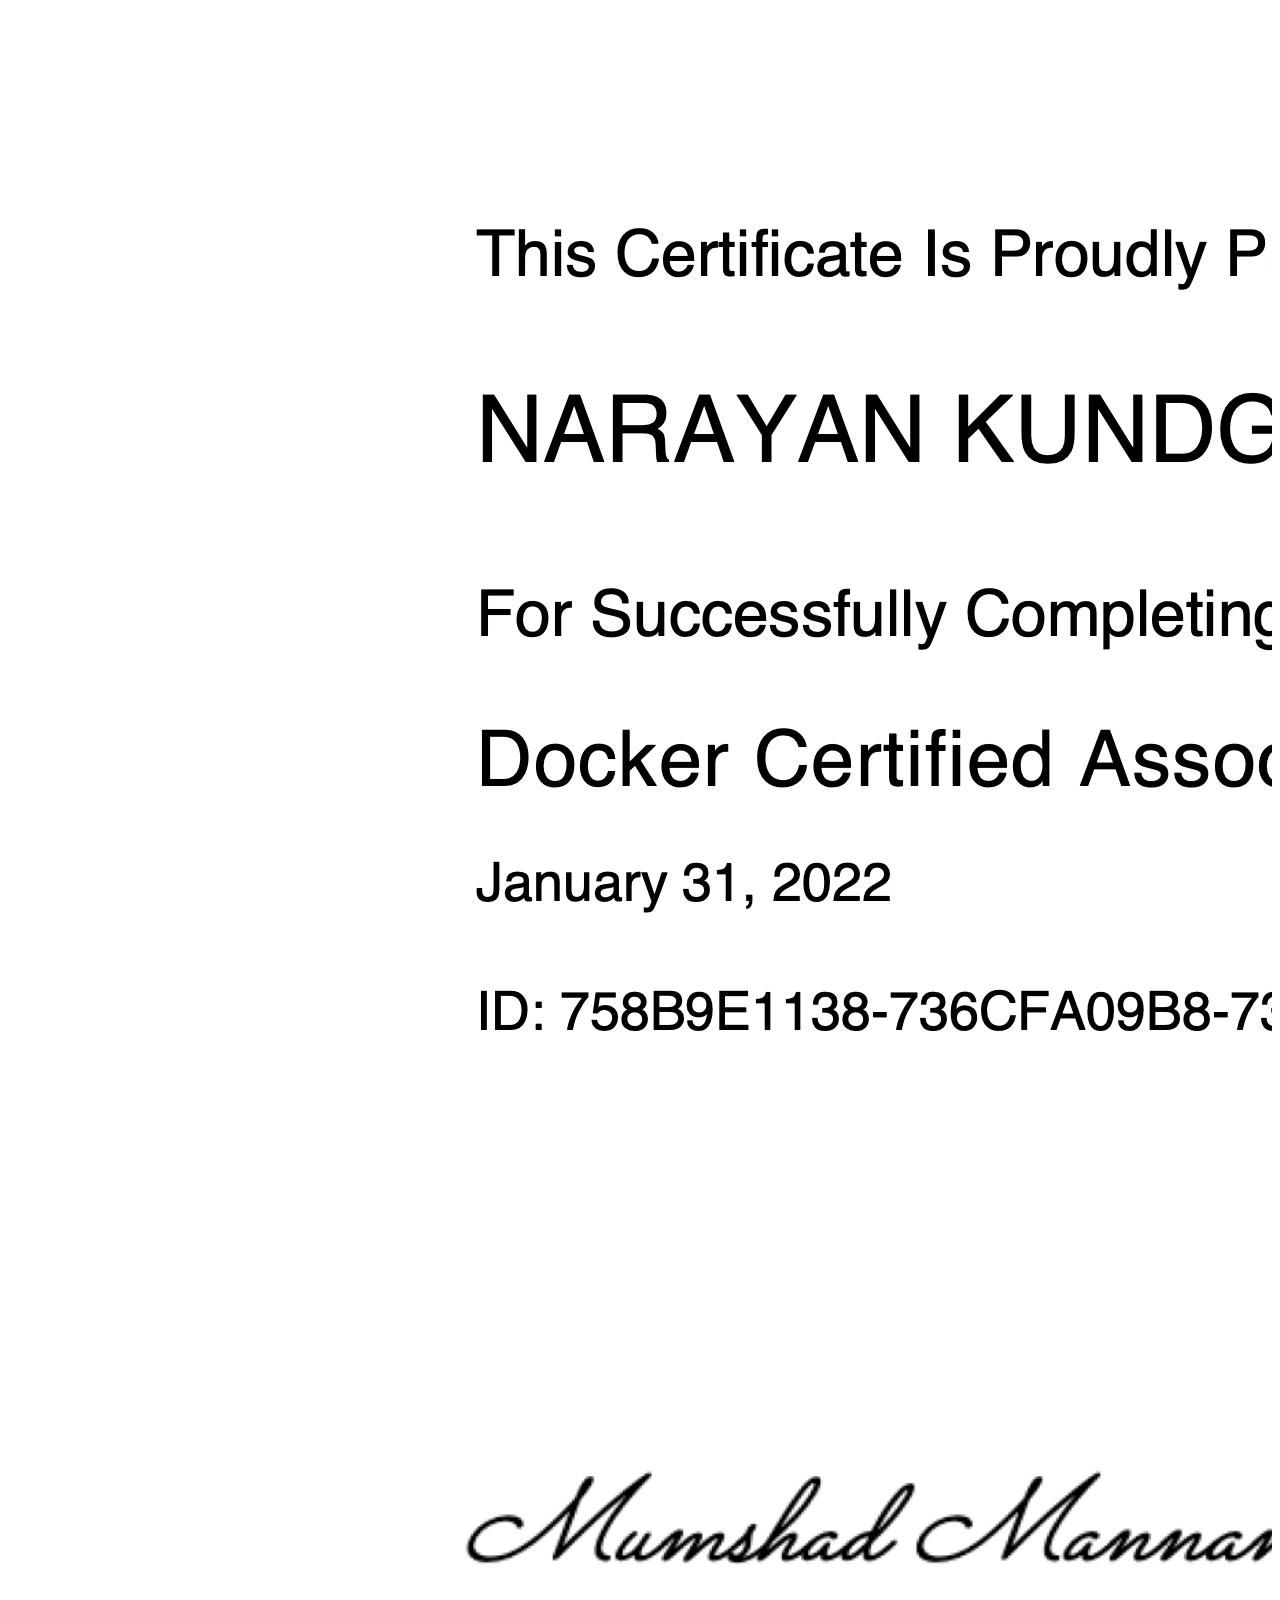
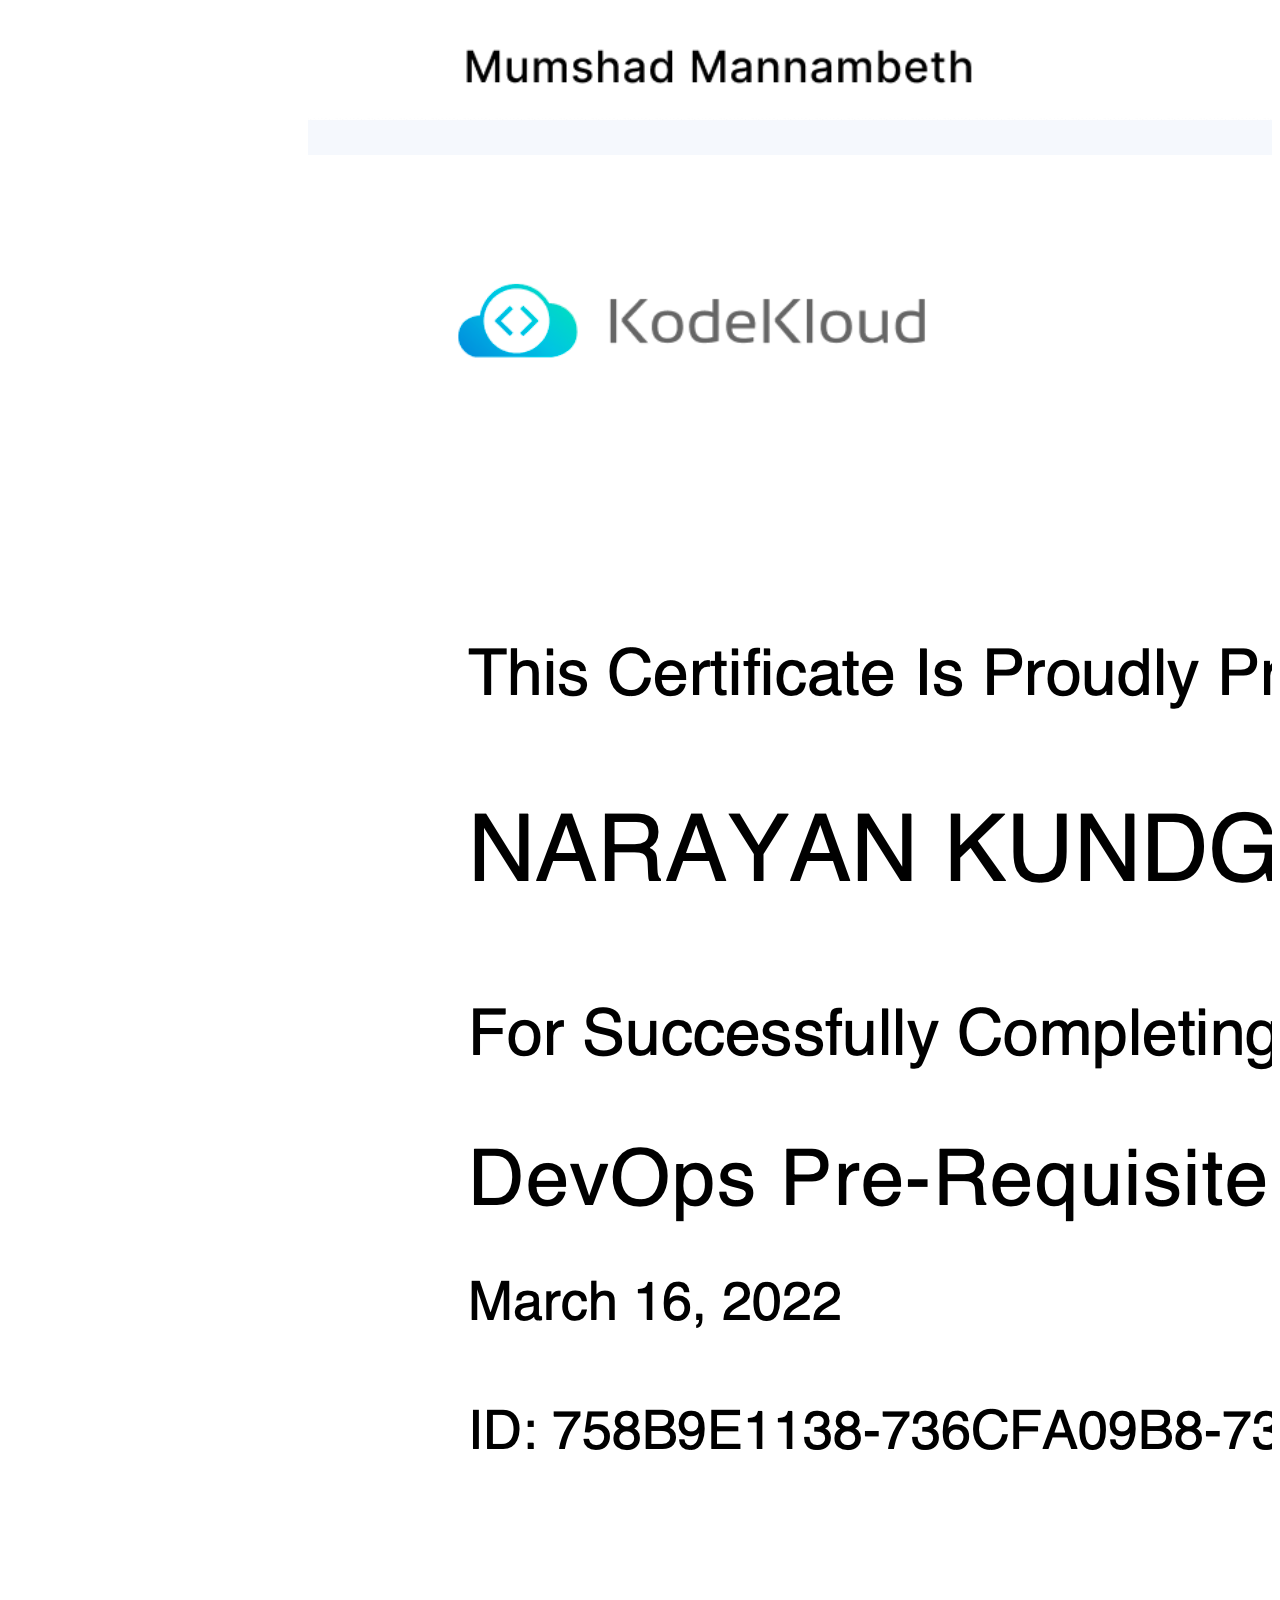
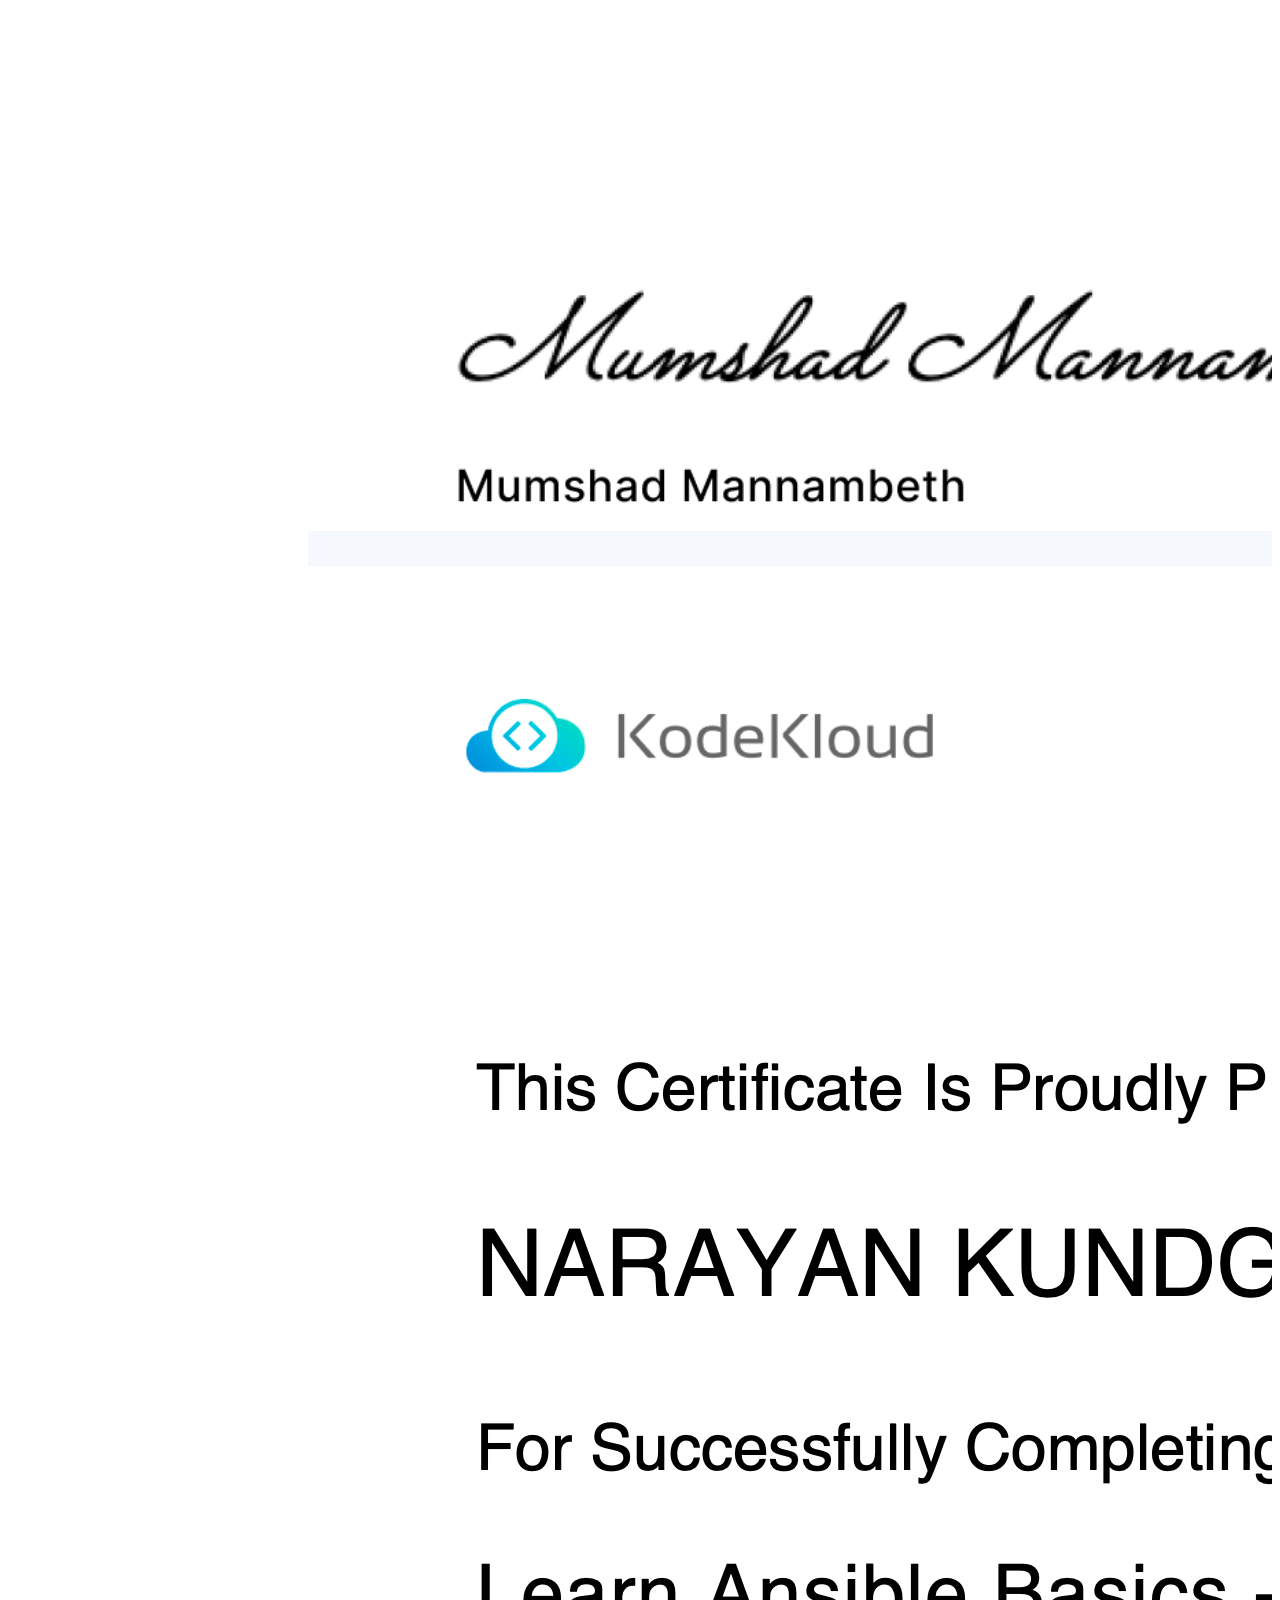
==== commit d58aac1e: "Udemy certificate updated" ====
--- a/index.html
+++ b/index.html
@@ -279,6 +279,7 @@
               <li data-filter="*" class="filter-active">All</li>
               <li data-filter=".filter-devops">Devops</li>
               <li data-filter=".filter-k8s">Kubernetes</li>
+              <li data-filter=".filter-aws">AWS</li>
               <li data-filter=".filter-jlpt">JLPT</li>
             </ul>
           </div>
@@ -346,6 +347,26 @@
             </div>
           </div>
 
+          <div class="col-lg-4 col-md-6 portfolio-item filter-devops">
+            <div class="portfolio-wrap">
+              <img src="assets/img/certificate/bcp-dr.jpg" class="img-fluid" alt="">
+              <div class="portfolio-links">
+                <a href="assets/img/certificate/bcp-dr.jpg" data-gallery="portfolioGallery" class="portfolio-lightbox" title="Business Continuity Planning and Disaster Recovery"><i class="bx bx-plus"></i></a>
+                <a href="achievement-details.html" title="More Details"><i class="bx bx-link"></i></a>
+              </div>
+            </div>
+          </div>
+          
+          <div class="col-lg-4 col-md-6 portfolio-item filter-devops">
+            <div class="portfolio-wrap">
+              <img src="assets/img/certificate/bitbucket-pipeline.jpg" class="img-fluid" alt="">
+              <div class="portfolio-links">
+                <a href="assets/img/certificate/bitbucket-pipeline.jpg" data-gallery="portfolioGallery" class="portfolio-lightbox" title="Bitbucket Pipelines"><i class="bx bx-plus"></i></a>
+                <a href="achievement-details.html" title="More Details"><i class="bx bx-link"></i></a>
+              </div>
+            </div>
+          </div>
+
           <div class="col-lg-4 col-md-6 portfolio-item filter-jlpt">
             <div class="portfolio-wrap">
               <img src="assets/img/certificate/jlpt-n3.jpg" class="img-fluid" alt="">
@@ -355,6 +376,7 @@
               </div>
             </div>
           </div>
+          
 
           <div class="col-lg-4 col-md-6 portfolio-item filter-jlpt">
             <div class="portfolio-wrap">
@@ -366,6 +388,16 @@
             </div>
           </div>
 
+          <div class="col-lg-4 col-md-6 portfolio-item filter-aws">
+            <div class="portfolio-wrap">
+              <img src="assets/img/certificate/aws-saa03.jpg" class="img-fluid" alt="">
+              <div class="portfolio-links">
+                <a href="assets/img/certificate/aws-saa03.jpg" data-gallery="portfolioGallery" class="portfolio-lightbox" title="AWS-SAA"><i class="bx bx-plus"></i></a>
+                <a href="achievement-details.html" title="More Details"><i class="bx bx-link"></i></a>
+              </div>
+            </div>
+          </div>
+  
         </div>
 
       </div>
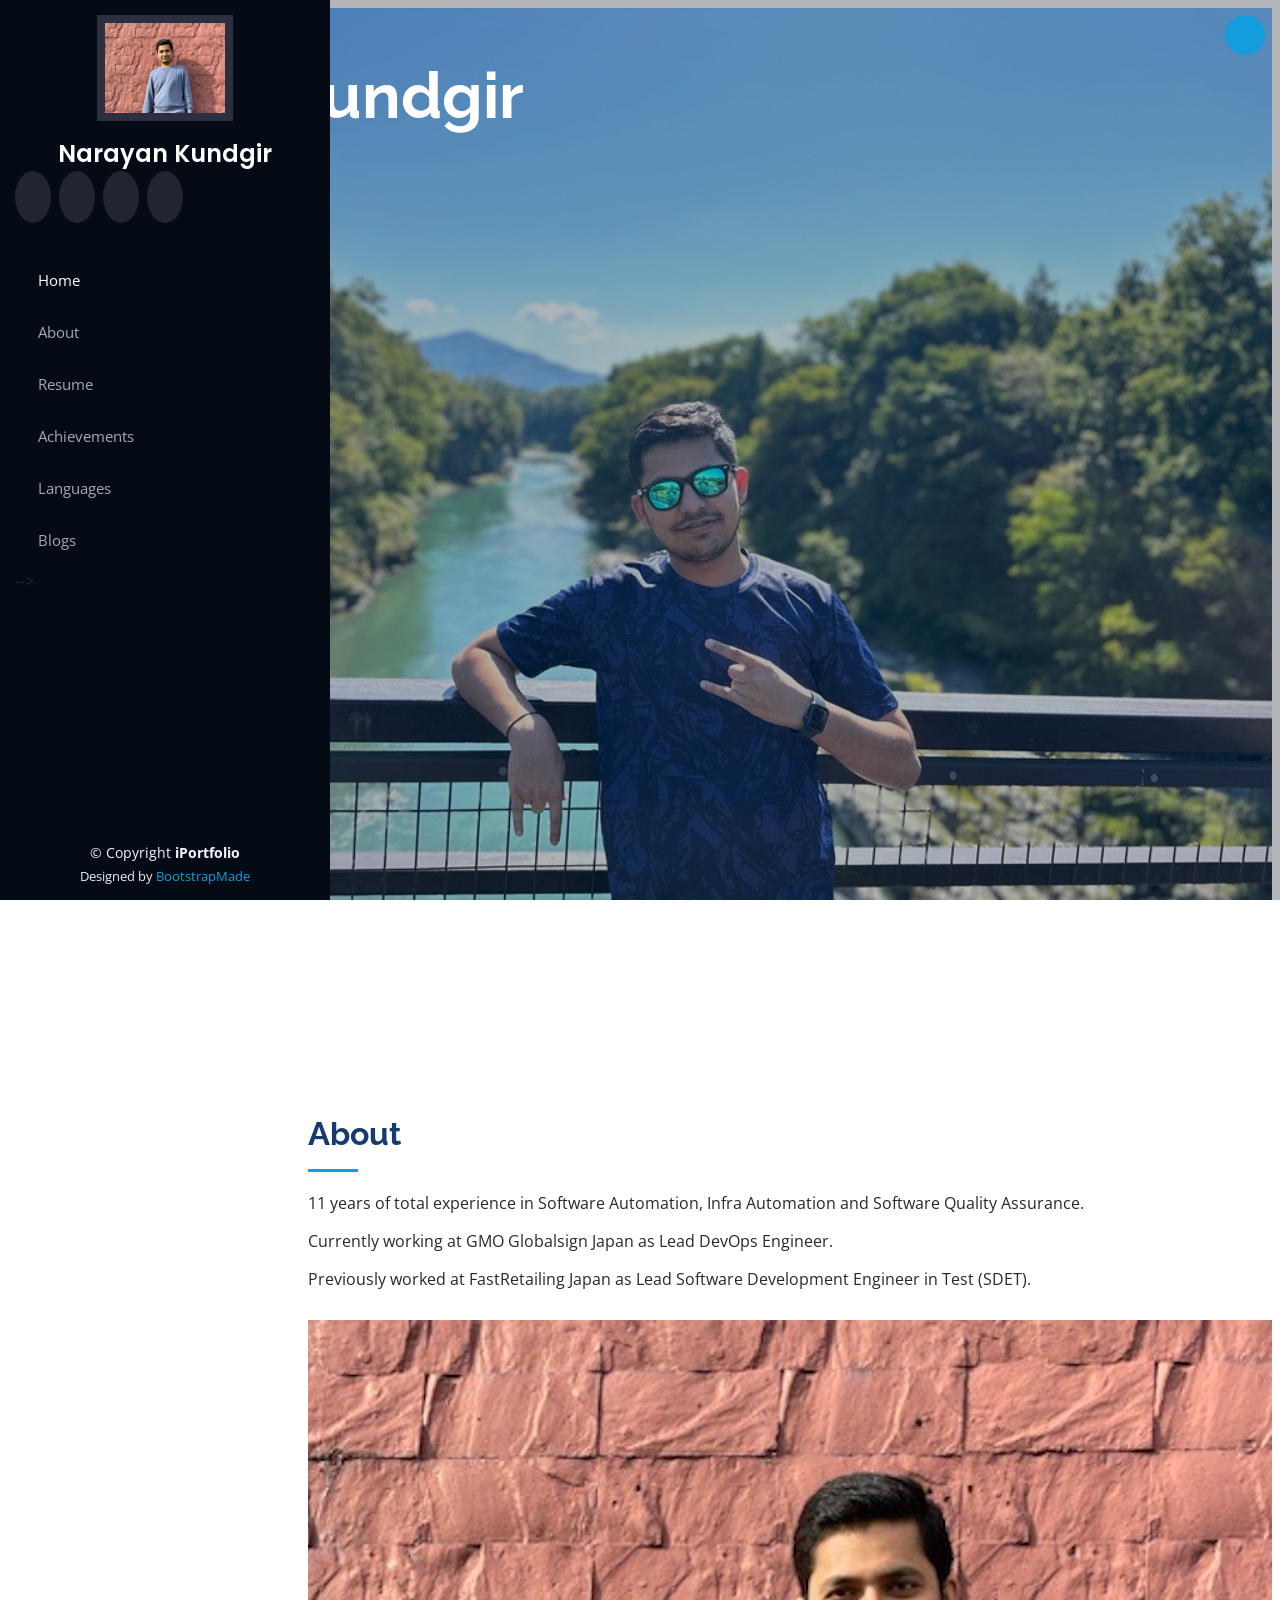
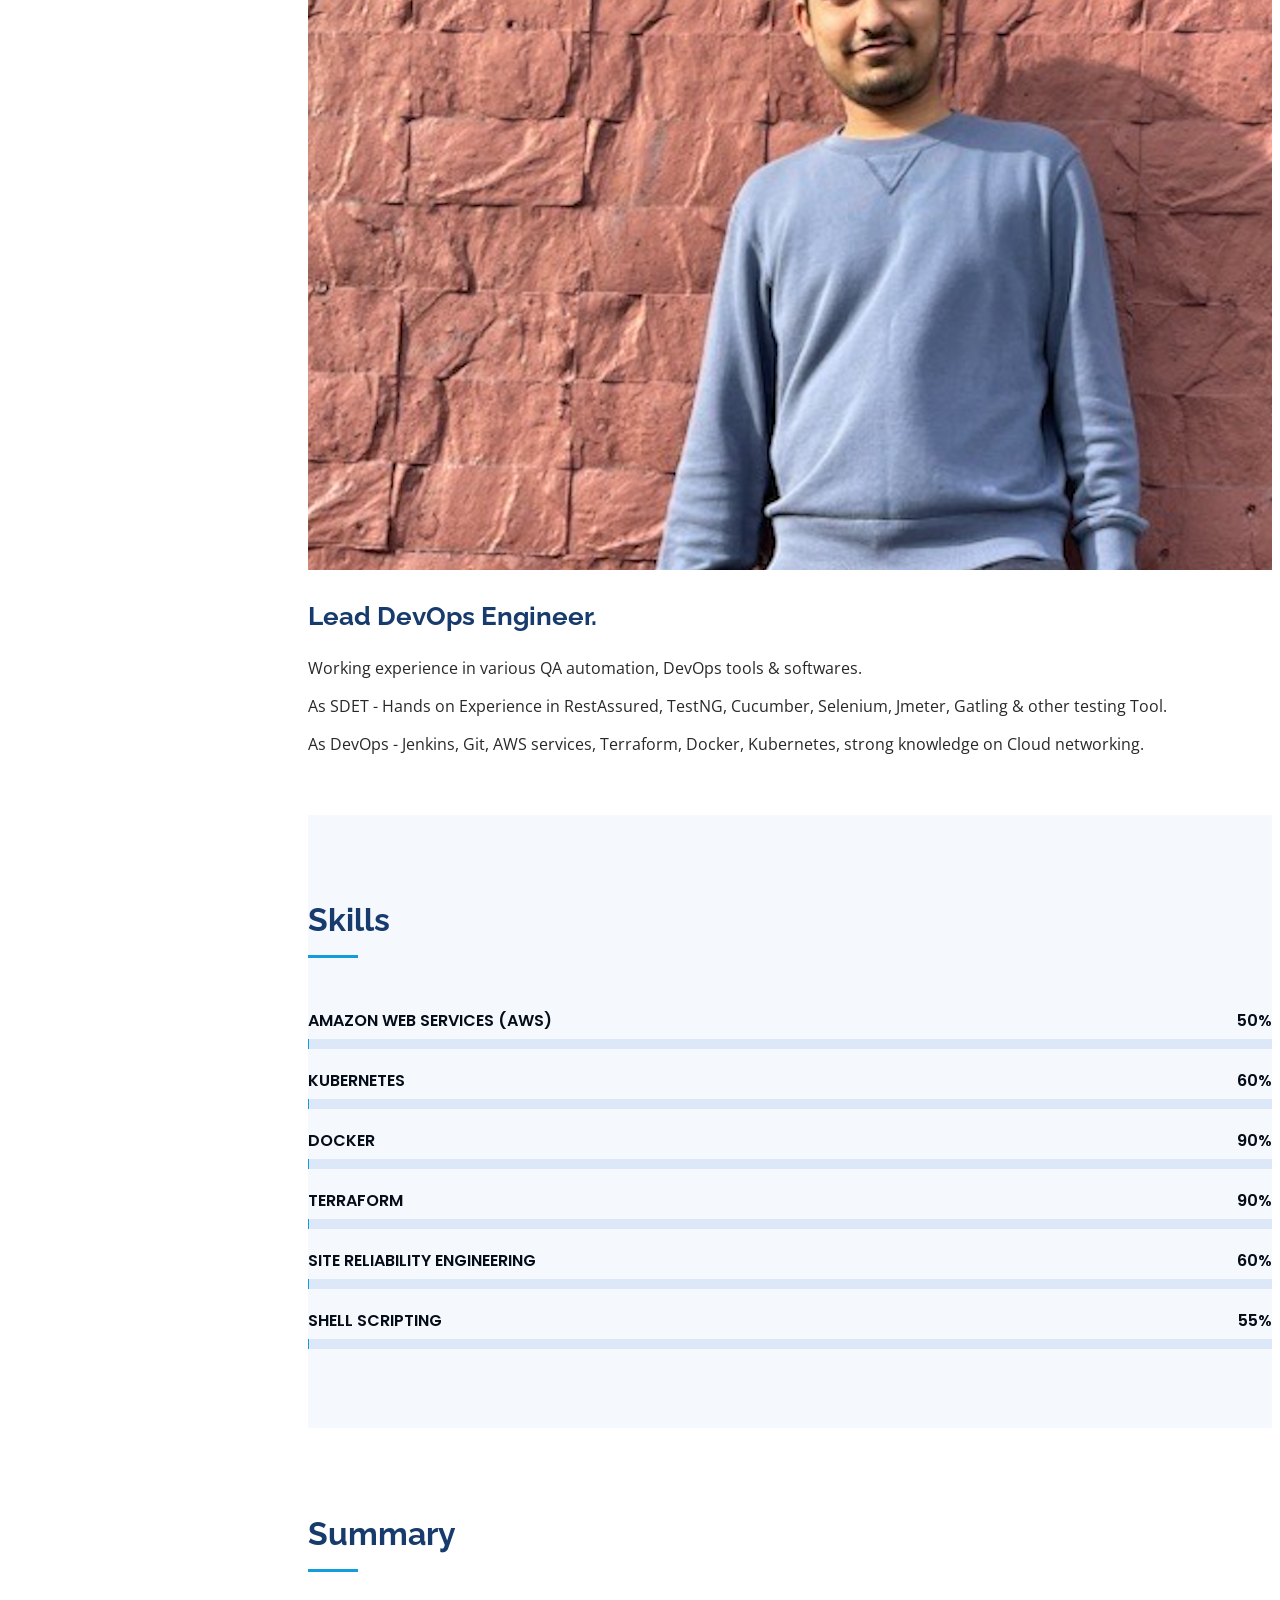
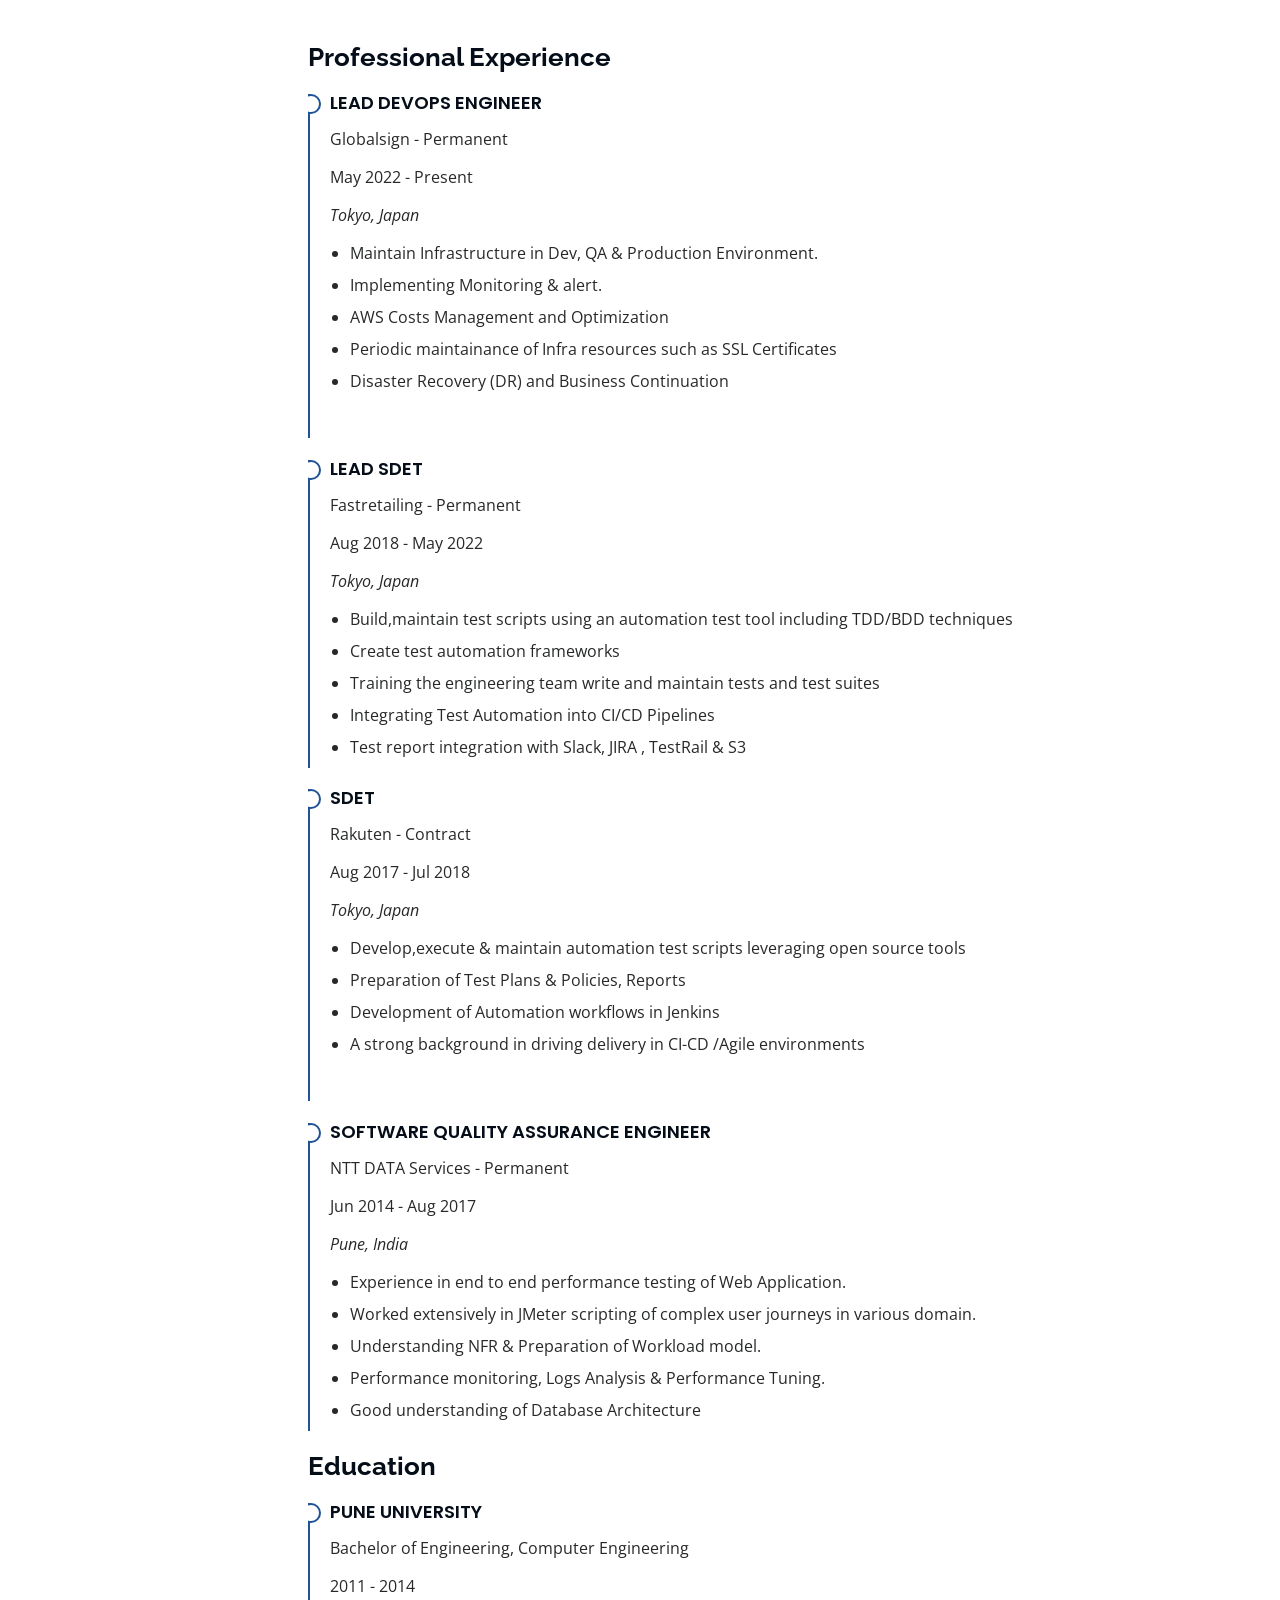
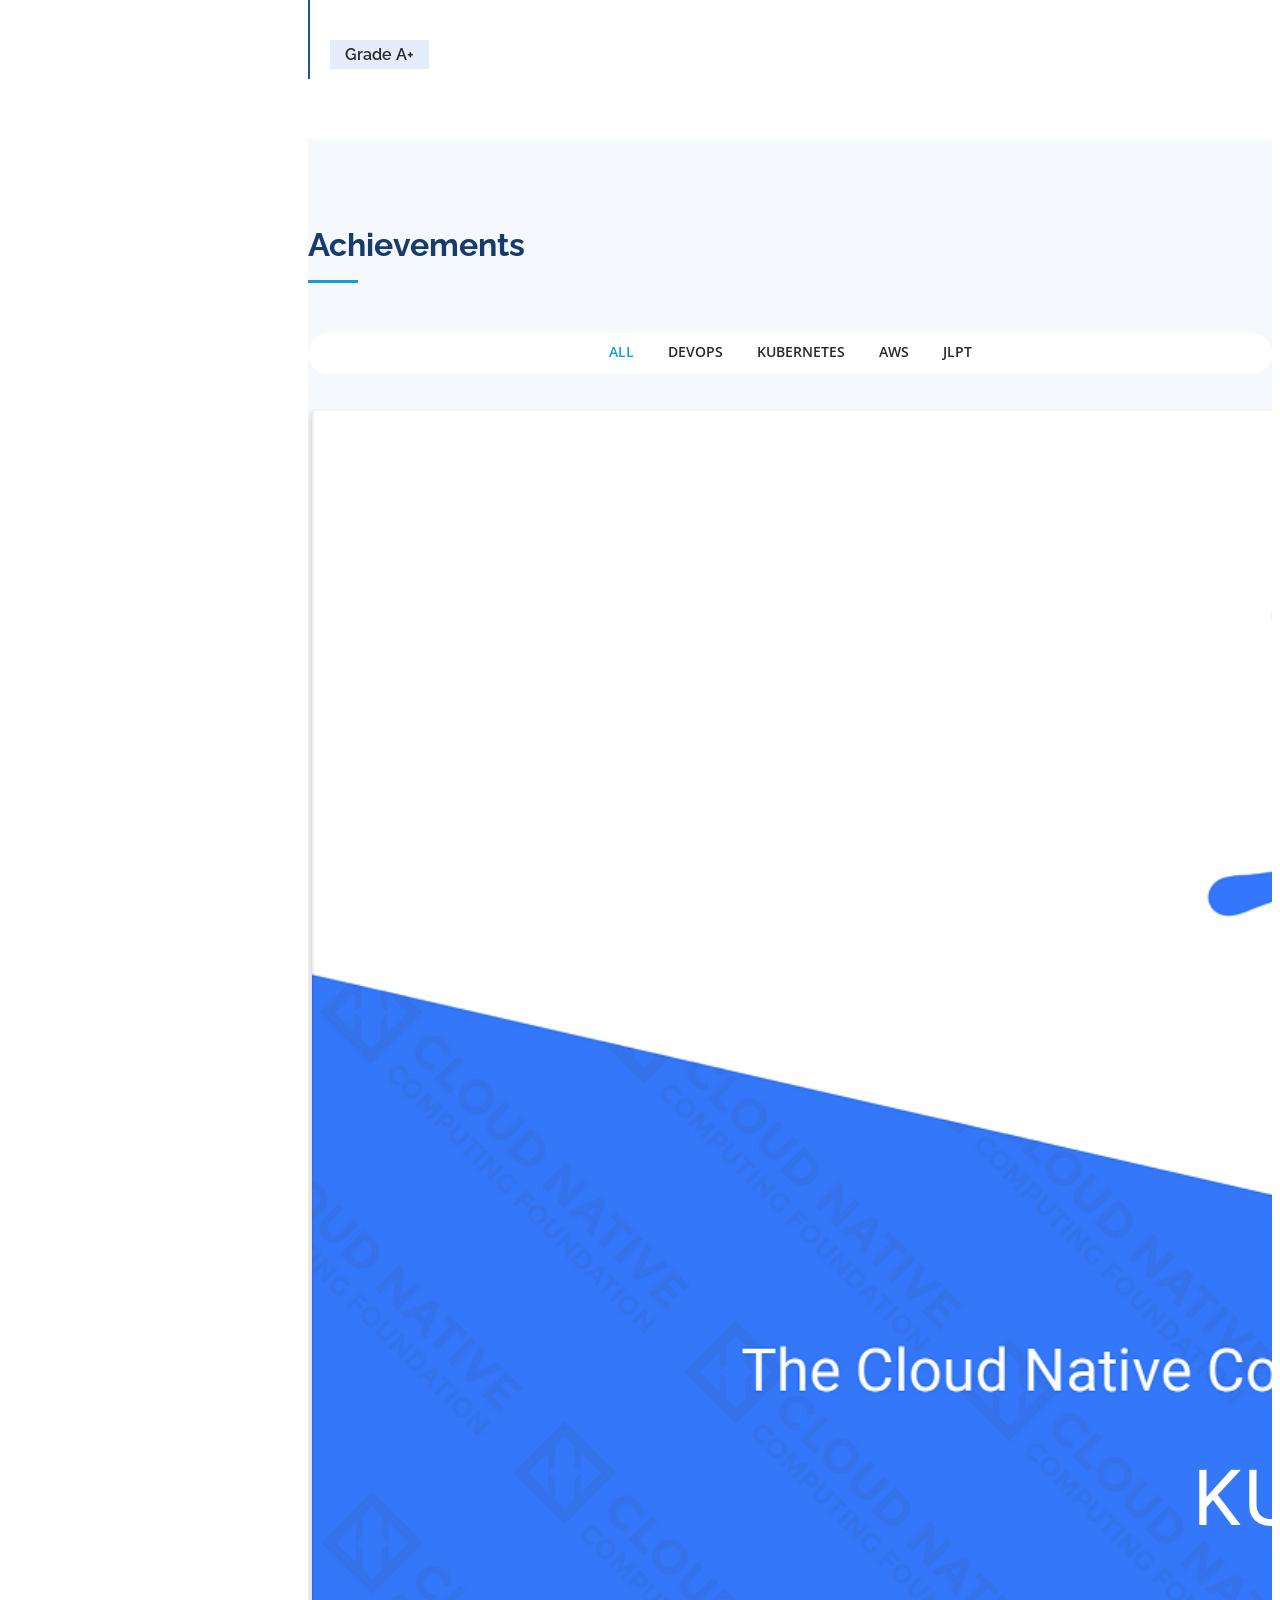
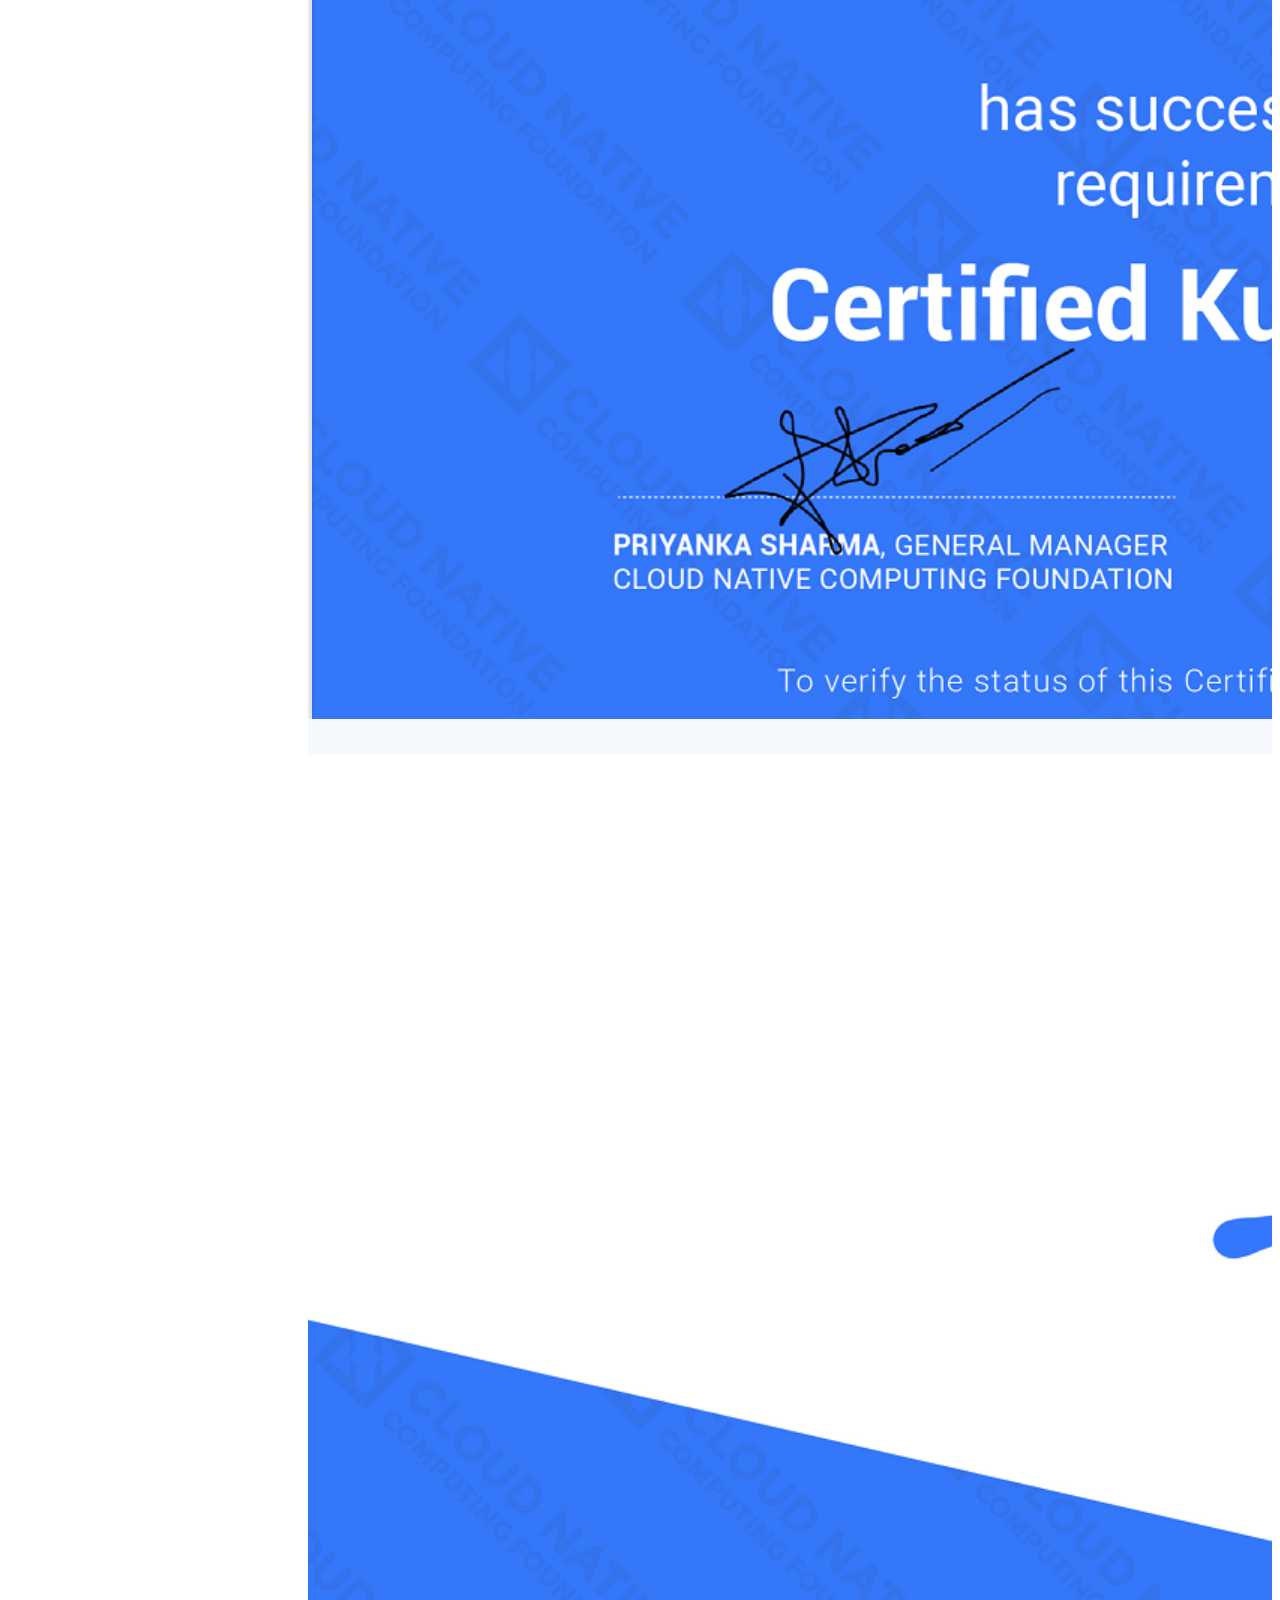
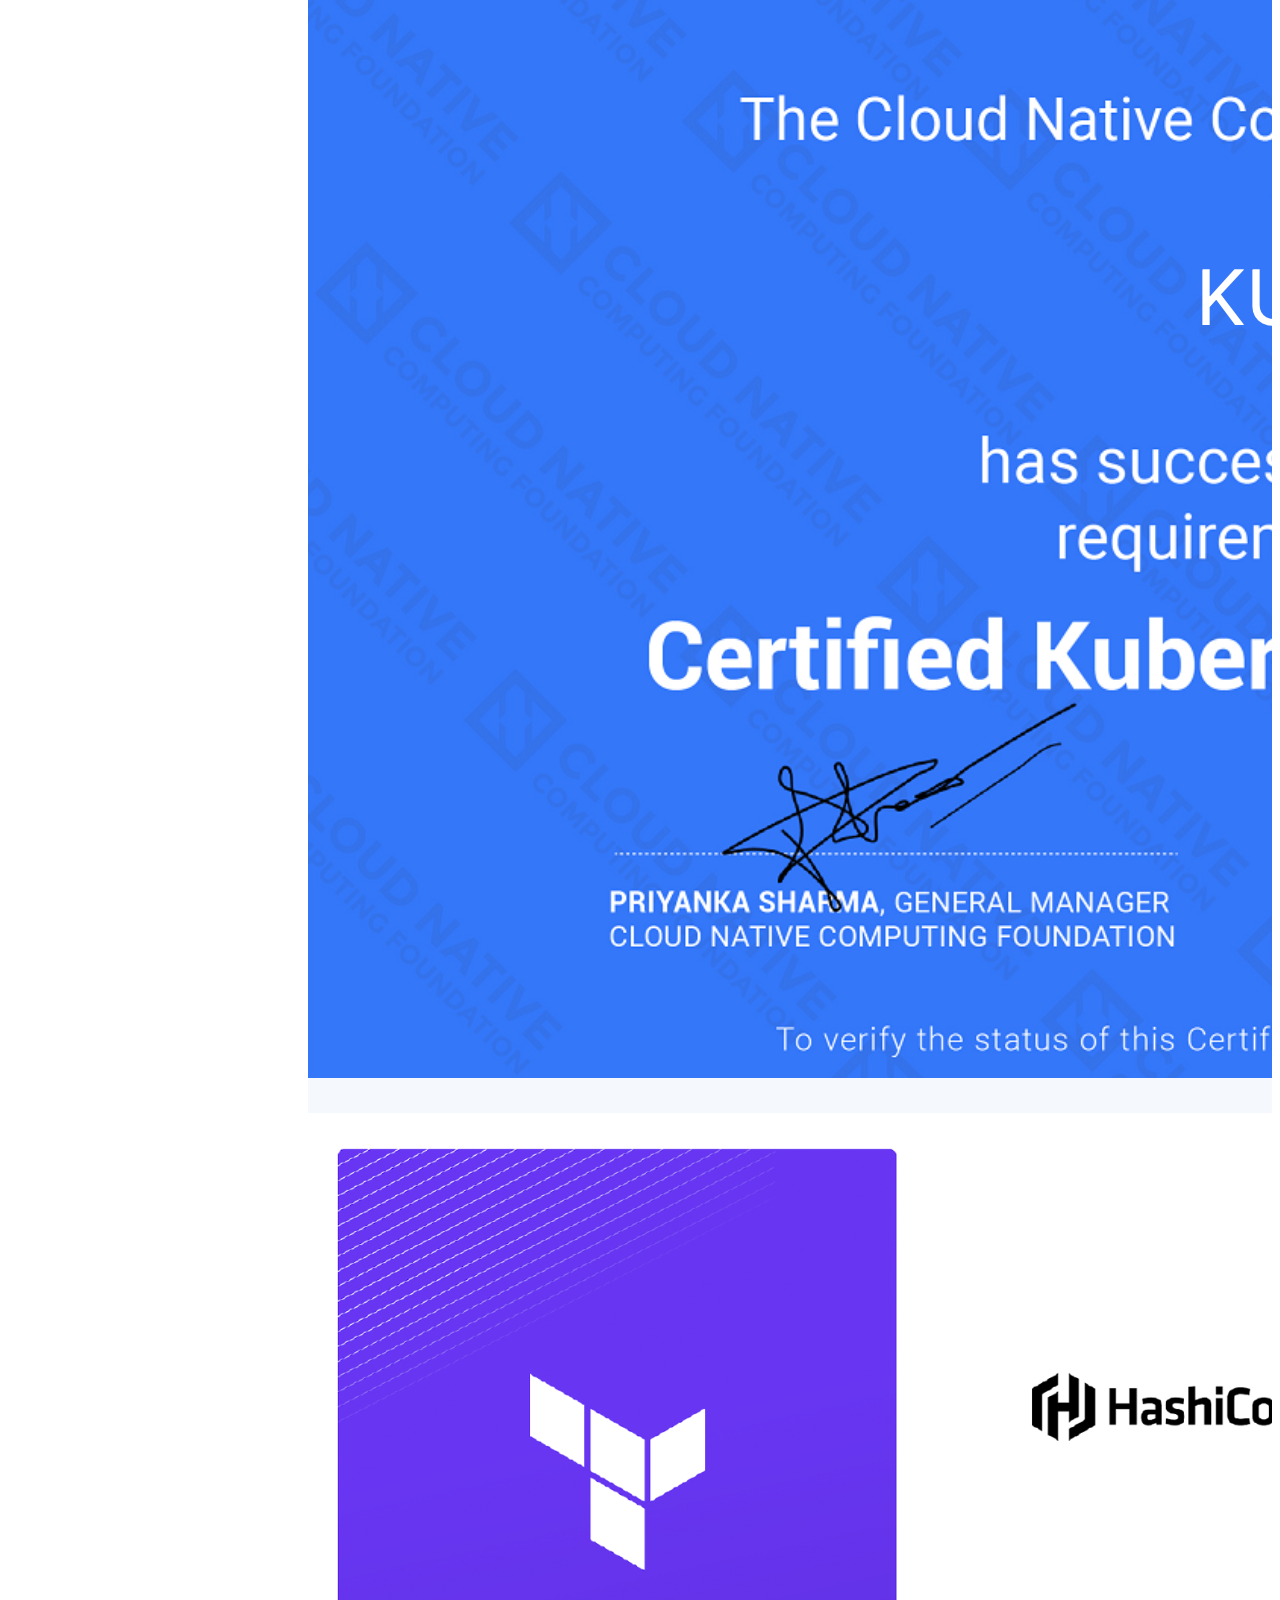
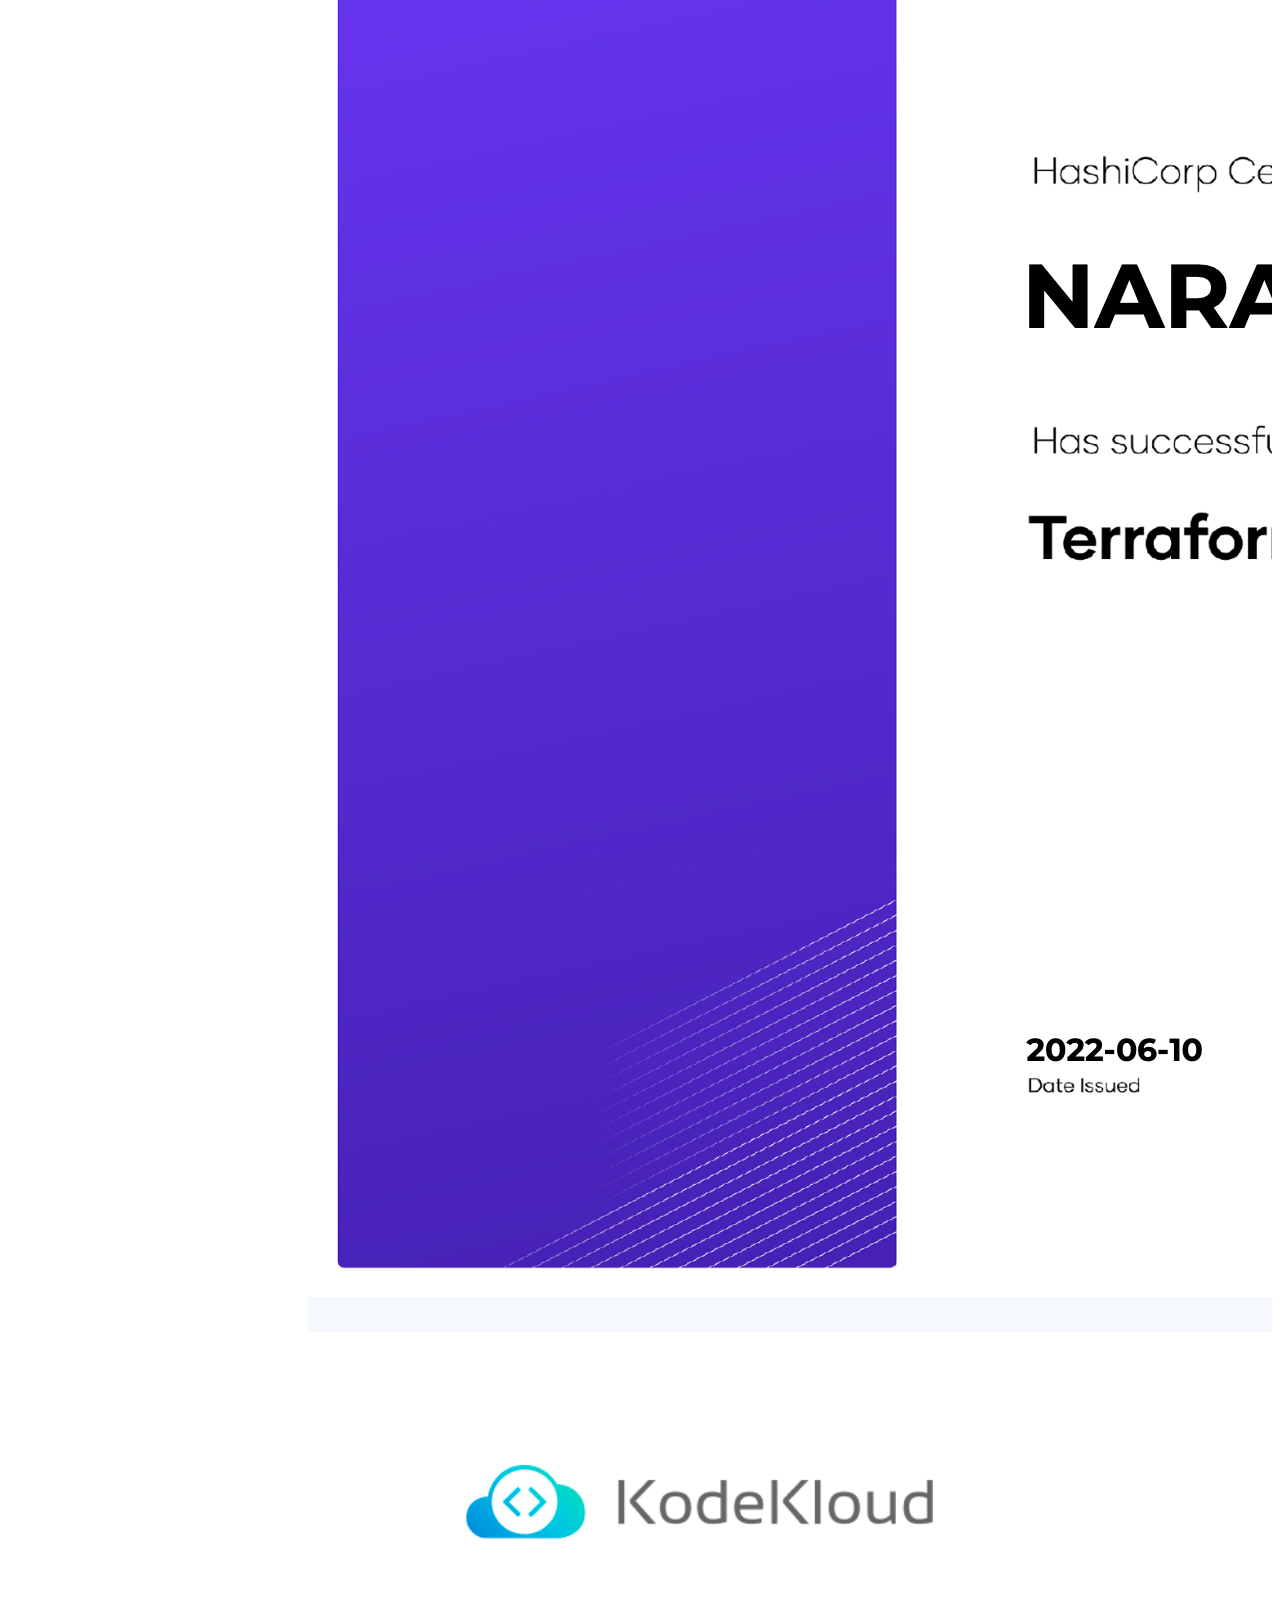
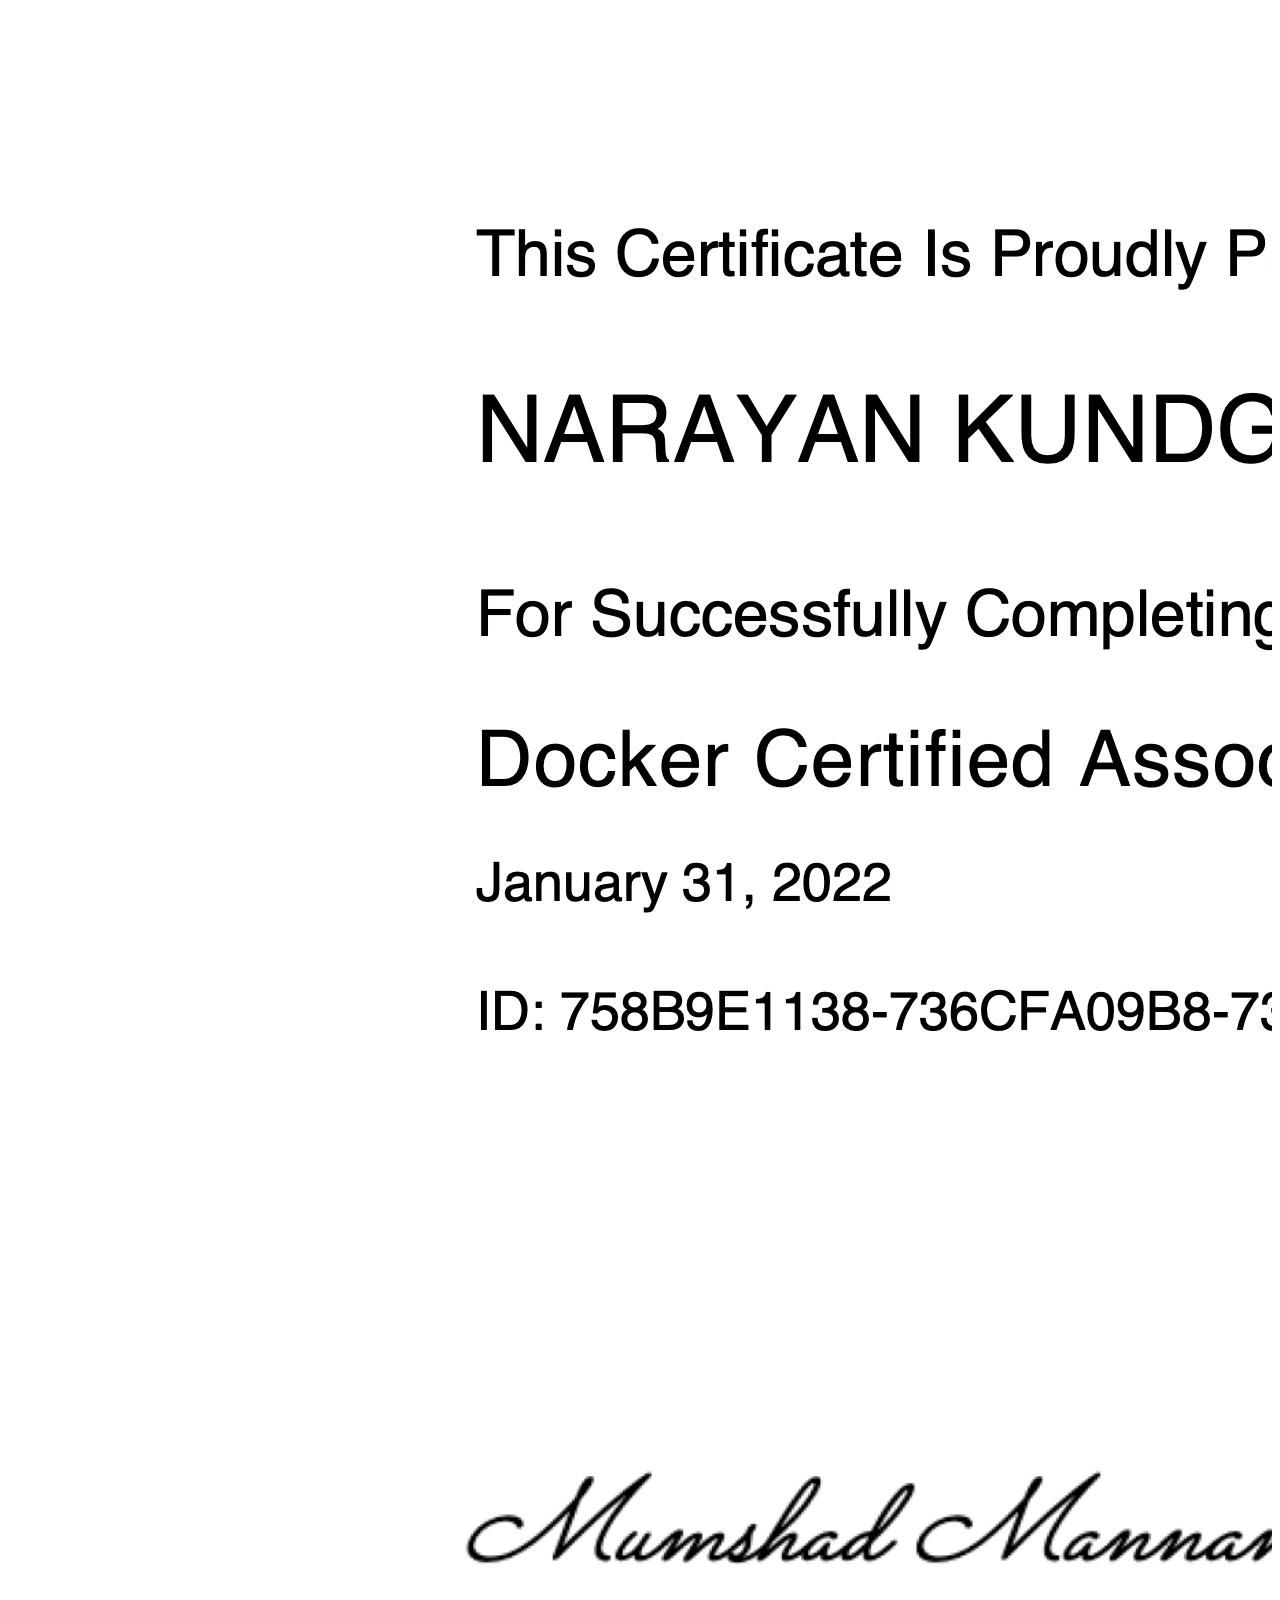
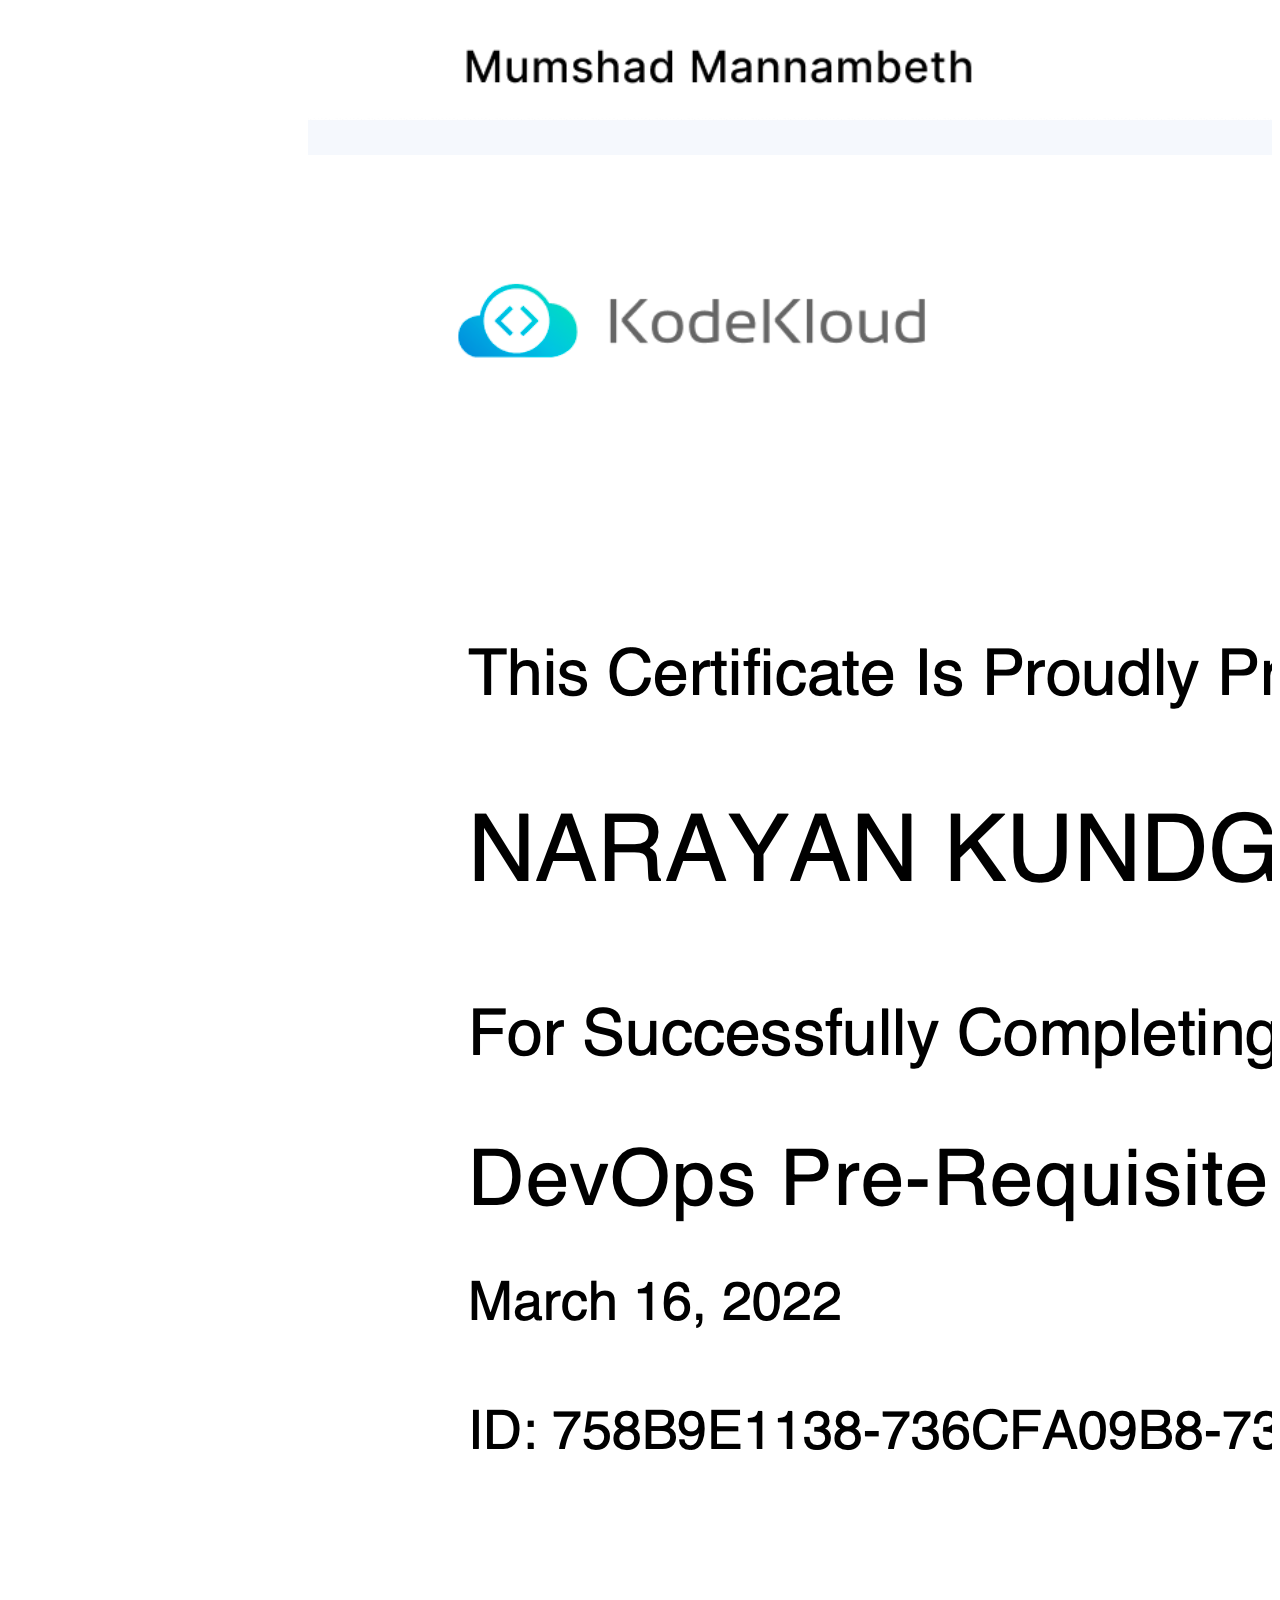
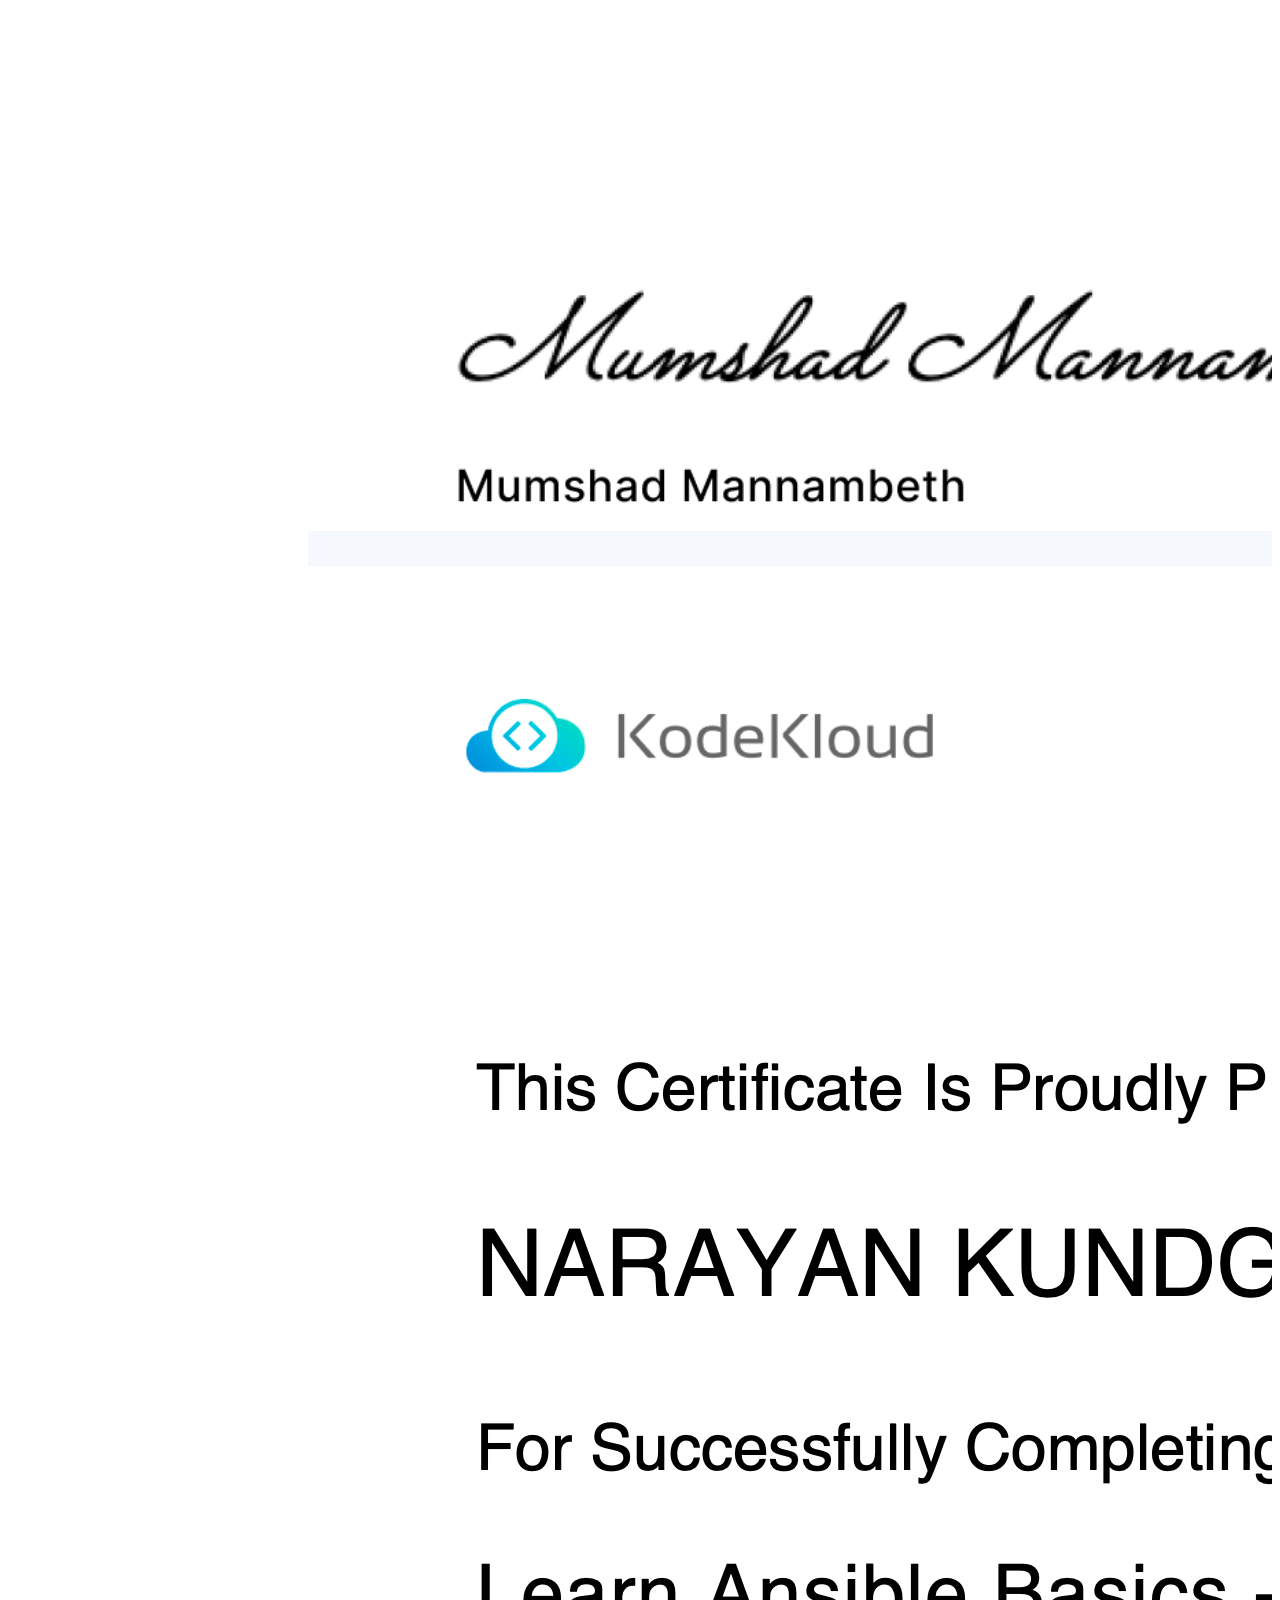
==== commit 7943ccbc: "blogs section" ====
--- a/index.html
+++ b/index.html
@@ -62,6 +62,7 @@
           <li><a href="#resume" class="nav-link scrollto"><i class="bx bx-file-blank"></i> <span>Resume</span></a></li>
           <li><a href="#achievements" class="nav-link scrollto"><i class="bx bx-book-content"></i> <span>Achievements</span></a></li>
           <li><a href="#languages" class="nav-link scrollto"><i class="bx bx-server"></i> <span>Languages</span></a></li>
+          <li><a href="#blogs" class="nav-link scrollto"><i class="bx bx-edit"></i> <span>Blogs</span></a></li>
           <!-- <li><a href="#contact" class="nav-link scrollto"><i class="bx bx-envelope"></i> <span>Contact</span></a></li> --> -->
         </ul>
       </nav><!-- .nav-menu -->
@@ -72,7 +73,7 @@
   <section id="hero" class="d-flex flex-column justify-content-center align-items-center">
     <div class="hero-container" data-aos="fade-in">
       <h1>Narayan Kundgir</h1>
-      <p>I'm <span class="typed" data-typed-items="DevOps Engineer, Cloud Enthusiast, AWS Solution Architect, Certified Kubernetes Administrator(CKA), Certified Kubernetes Application Developer(CKAD), Terraform Certified, JLPT N3 Certified"></span></p>
+      <p>I'm <span class="typed" data-typed-items="DevOps Engineer, Cloud Enthusiast, AWS Certified Solutions Architect, Certified Kubernetes Administrator(CKA), Certified Kubernetes Application Developer(CKAD), Terraform Certified, JLPT N2 Certified"></span></p>
     </div>
   </section><!-- End Hero -->
 
@@ -84,7 +85,7 @@
 
         <div class="section-title">
           <h2>About</h2>
-          <p>8 years of total experience in Software Automation, Infra Automation and Software Quality Assurance.</p>
+          <p>11 years of total experience in Software Automation, Infra Automation and Software Quality Assurance.</p>
           <p>Currently working at GMO Globalsign Japan as Lead DevOps Engineer.</p>
           <p>Previously worked at FastRetailing Japan as Lead Software Development Engineer in Test (SDET).</p>
         </div>
@@ -369,6 +370,16 @@
 
           <div class="col-lg-4 col-md-6 portfolio-item filter-jlpt">
             <div class="portfolio-wrap">
+              <img src="assets/img/certificate/jlpt-n2.jpg" class="img-fluid" alt="">
+              <div class="portfolio-links">
+                <a href="assets/img/certificate/jlpt-n2.jpg" data-gallery="portfolioGallery" class="portfolio-lightbox" title="JLPT-N2"><i class="bx bx-plus"></i></a>
+                <a href="achievement-details.html" title="More Details"><i class="bx bx-link"></i></a>
+              </div>
+            </div>
+          </div>
+
+          <div class="col-lg-4 col-md-6 portfolio-item filter-jlpt">
+            <div class="portfolio-wrap">
               <img src="assets/img/certificate/jlpt-n3.jpg" class="img-fluid" alt="">
               <div class="portfolio-links">
                 <a href="assets/img/certificate/jlpt-n3.jpg" data-gallery="portfolioGallery" class="portfolio-lightbox" title="JLPT-N3"><i class="bx bx-plus"></i></a>
@@ -377,7 +388,6 @@
             </div>
           </div>
           
-
           <div class="col-lg-4 col-md-6 portfolio-item filter-jlpt">
             <div class="portfolio-wrap">
               <img src="assets/img/certificate/jlpt-n4.jpg" class="img-fluid" alt="">
@@ -438,7 +448,164 @@
 
       </div>
     </section>
-    <!-- End achievements Section -->
+    <!-- End Languages Section -->
+
+    <!-- ======= Blogs Section ======= -->
+    <section id="blogs" class="blogs section-bg">
+      <div class="container">
+
+        <div class="section-title">
+          <h2>Blogs</h2>
+          <p>Sharing knowledge and experiences in DevOps, Cloud Computing, and Technology</p>
+        </div>
+
+        <div class="row">
+          <div class="col-lg-12" data-aos="fade-up">
+            <div class="blog-container">
+              <!-- Dynamic Medium Blog Posts -->
+              <div id="medium-feed" class="row">
+                <!-- Blog posts will be loaded here dynamically -->
+              </div>
+              
+              <!-- Loading indicator -->
+              <div id="loading" class="text-center">
+                <div class="spinner-border" role="status">
+                  <span class="sr-only">Loading...</span>
+                </div>
+                <p>Loading latest articles...</p>
+              </div>
+            </div>
+          </div>
+        </div>
+
+      </div>
+    </section>
+
+    <!-- Medium Blog Integration Script -->
+    <script>
+      // Configuration - Replace with your Medium username
+      const MEDIUM_USERNAME = 'itsnarayan'; // Replace with your actual Medium username
+      const RSS_URL = `https://api.rss2json.com/v1/api.json?rss_url=https://medium.com/feed/@${MEDIUM_USERNAME}`;
+      
+      // Function to fetch and display Medium articles
+      async function loadMediumArticles() {
+        try {
+          const response = await fetch(RSS_URL);
+          const data = await response.json();
+          
+          if (data.status === 'ok' && data.items.length > 0) {
+            displayArticles(data.items);
+          } else {
+            showError('No articles found or unable to fetch articles.');
+          }
+        } catch (error) {
+          console.error('Error fetching Medium articles:', error);
+          showError('Unable to load articles. Please check your internet connection.');
+        } finally {
+          document.getElementById('loading').style.display = 'none';
+        }
+      }
+      
+      // Function to display articles
+      function displayArticles(articles) {
+        const feedContainer = document.getElementById('medium-feed');
+        feedContainer.innerHTML = '';
+        
+        articles.slice(0, 6).forEach(article => {
+          const articleDate = new Date(article.pubDate).toLocaleDateString();
+          const description = article.description.replace(/<[^>]*>/g, '').substring(0, 150) + '...';
+          
+          // Extract thumbnail image from article content
+          const thumbnail = extractThumbnail(article);
+          
+          const articleHTML = `
+            <div class="col-lg-6 col-md-12 mb-4">
+              <div class="card h-100 shadow-sm">
+                ${thumbnail ? `
+                  <img src="${thumbnail}" class="card-img-top" alt="${article.title}" style="height: 200px; object-fit: cover;" onerror="this.style.display='none'">
+                ` : ''}
+                <div class="card-body">
+                  <h5 class="card-title">${article.title}</h5>
+                  <p class="card-text text-muted small">
+                    <i class="bx bx-calendar"></i> Published on ${articleDate}
+                  </p>
+                  <p class="card-text">${description}</p>
+                  <div class="d-flex justify-content-between align-items-center mt-auto">
+                    <a href="${article.link}" class="btn btn-primary btn-sm" target="_blank" rel="noopener">
+                      <i class="bx bx-link-external"></i> Read on Medium
+                    </a>
+                    <small class="text-muted">
+                      <i class="bx bx-time"></i> ${getReadTime(article.description)} min read
+                    </small>
+                  </div>
+                </div>
+              </div>
+            </div>
+          `;
+          
+          feedContainer.innerHTML += articleHTML;
+        });
+      }
+      
+      // Function to extract thumbnail from article content
+      function extractThumbnail(article) {
+        // Try to get thumbnail from different sources
+        if (article.thumbnail) {
+          return article.thumbnail;
+        }
+        
+        // Extract image from content/description
+        const imgRegex = /<img[^>]+src="([^">]+)"/i;
+        const match = article.content ? article.content.match(imgRegex) : article.description.match(imgRegex);
+        
+        if (match && match[1]) {
+          return match[1];
+        }
+        
+        // Try to get enclosure (some RSS feeds include images here)
+        if (article.enclosure && article.enclosure.link) {
+          return article.enclosure.link;
+        }
+        
+        return null;
+      }
+      
+      // Function to estimate read time
+      function getReadTime(content) {
+        const wordsPerMinute = 200;
+        const wordCount = content.split(' ').length;
+        return Math.ceil(wordCount / wordsPerMinute);
+      }
+      
+      // Function to show error message
+      function showError(message) {
+        const feedContainer = document.getElementById('medium-feed');
+        feedContainer.innerHTML = `
+          <div class="col-12">
+            <div class="alert alert-info text-center">
+              <h5>Medium Articles</h5>
+              <p>${message}</p>
+              <p>To display your articles automatically:</p>
+              <ol class="text-left">
+                <li>Replace 'your-medium-username' in the script with your actual Medium username</li>
+                <li>Make sure your Medium profile is public</li>
+                <li>Refresh the page</li>
+              </ol>
+              <a href="https://medium.com/@${MEDIUM_USERNAME}" class="btn btn-outline-primary" target="_blank">
+                Visit Medium Profile
+              </a>
+            </div>
+          </div>
+        `;
+      }
+      
+      // Load articles when page loads
+      document.addEventListener('DOMContentLoaded', function() {
+        // Add a small delay to ensure the section is visible
+        setTimeout(loadMediumArticles, 1000);
+      });
+    </script>
+    <!-- End Blogs Section -->
 
     <!-- ======= Testimonials Section ======= -->
     <!-- <section id="testimonials" class="testimonials section-bg">
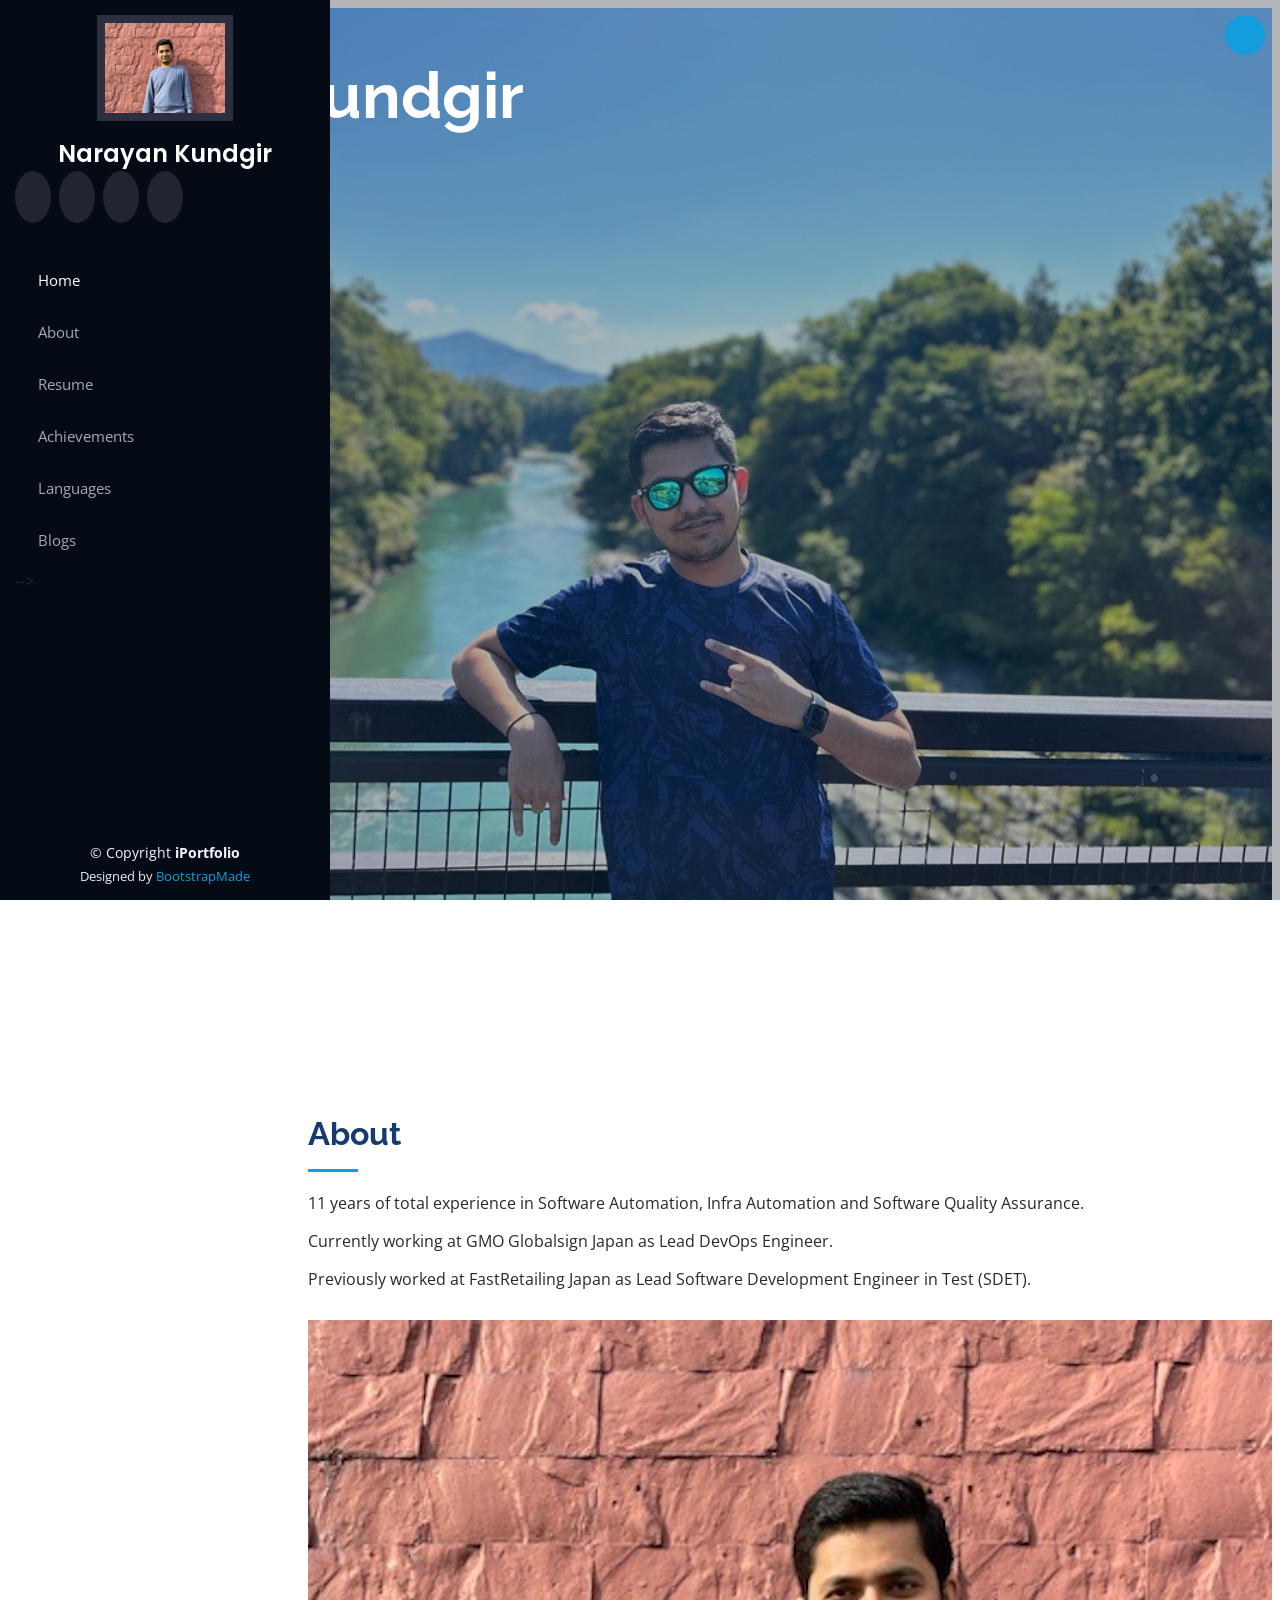
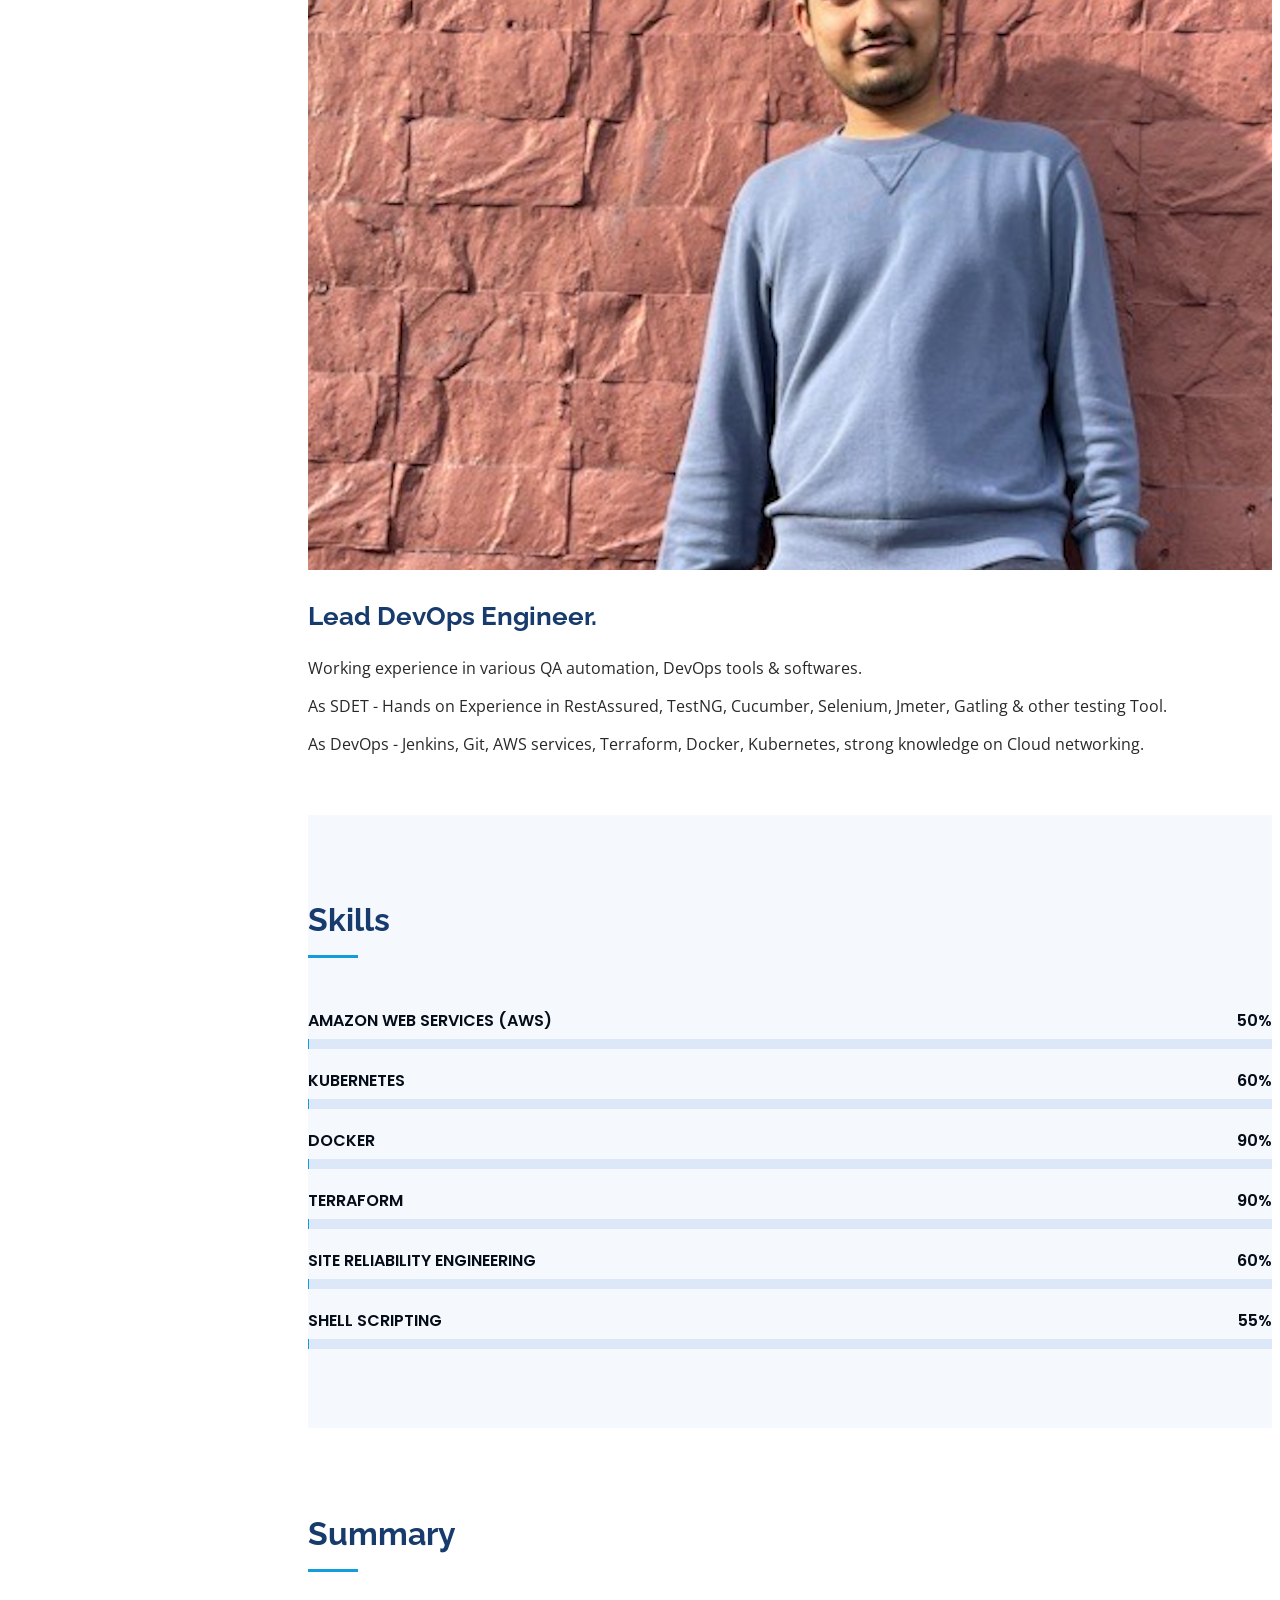
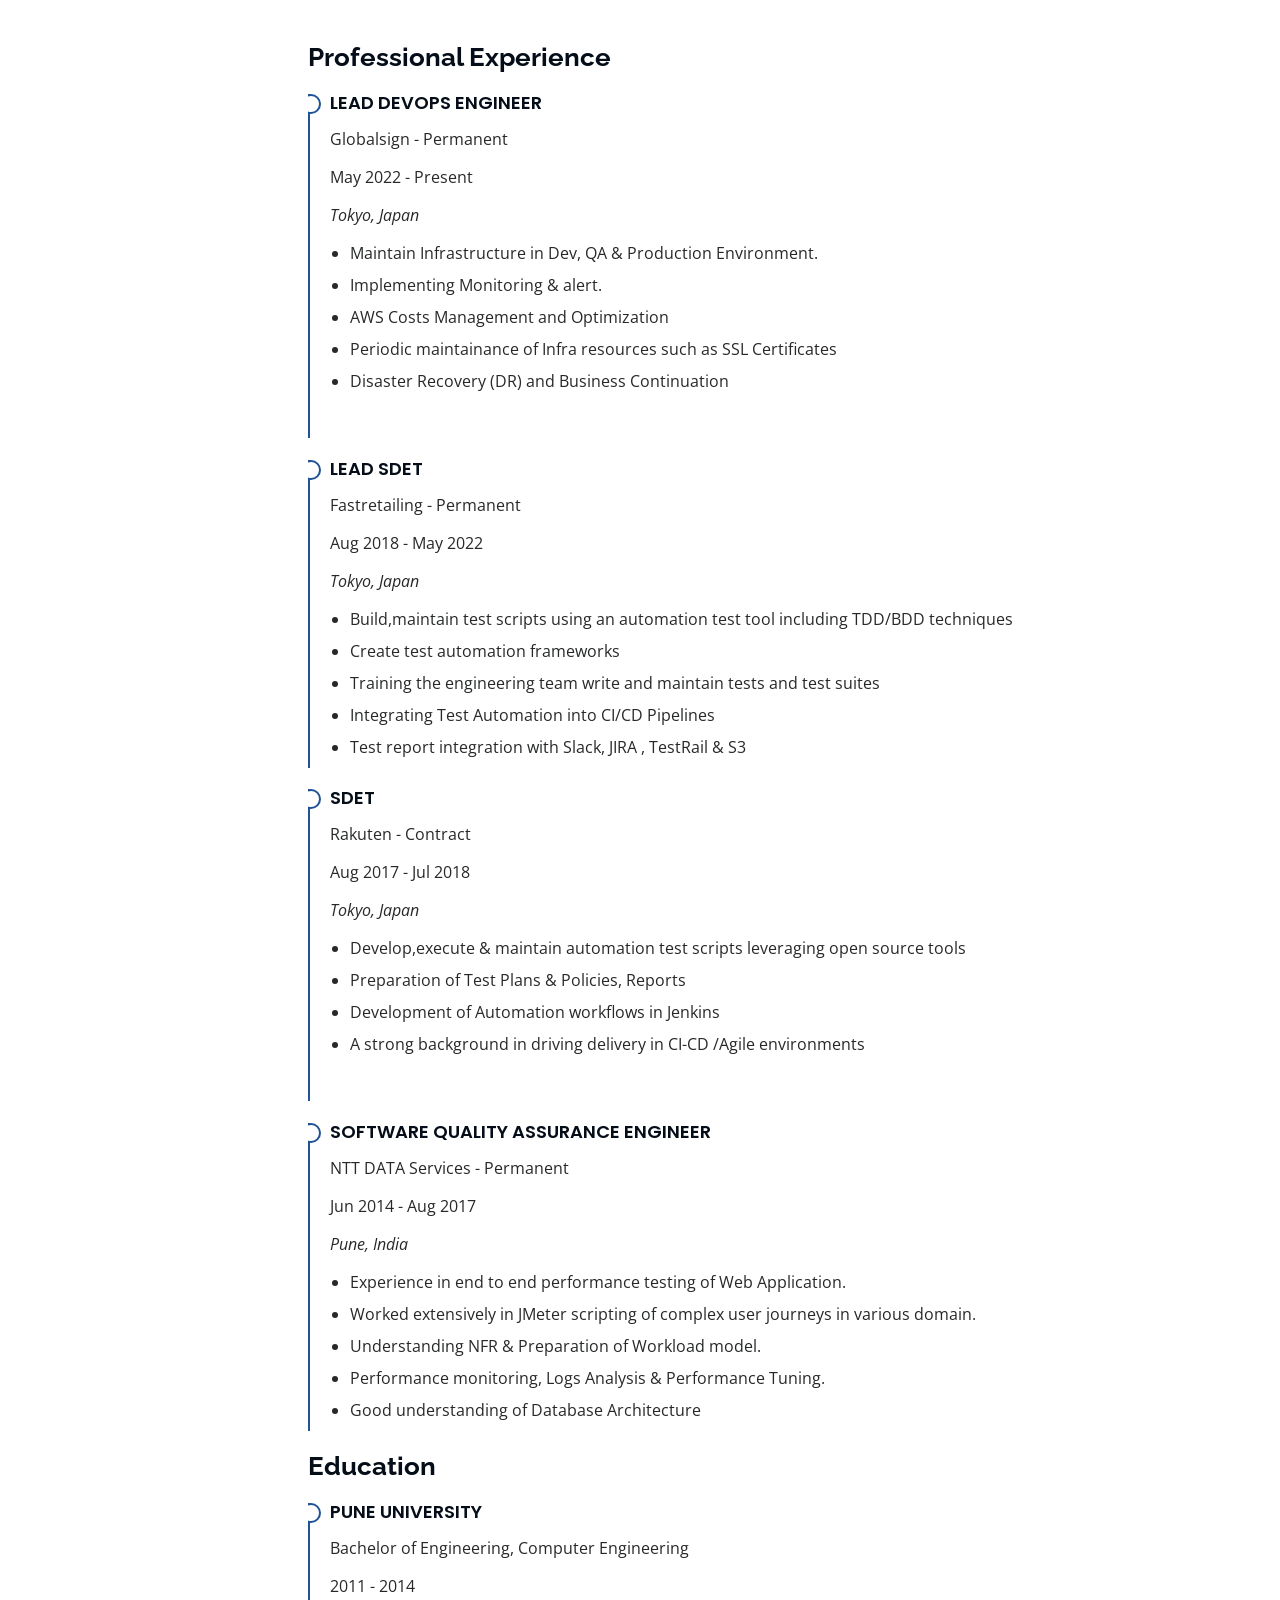
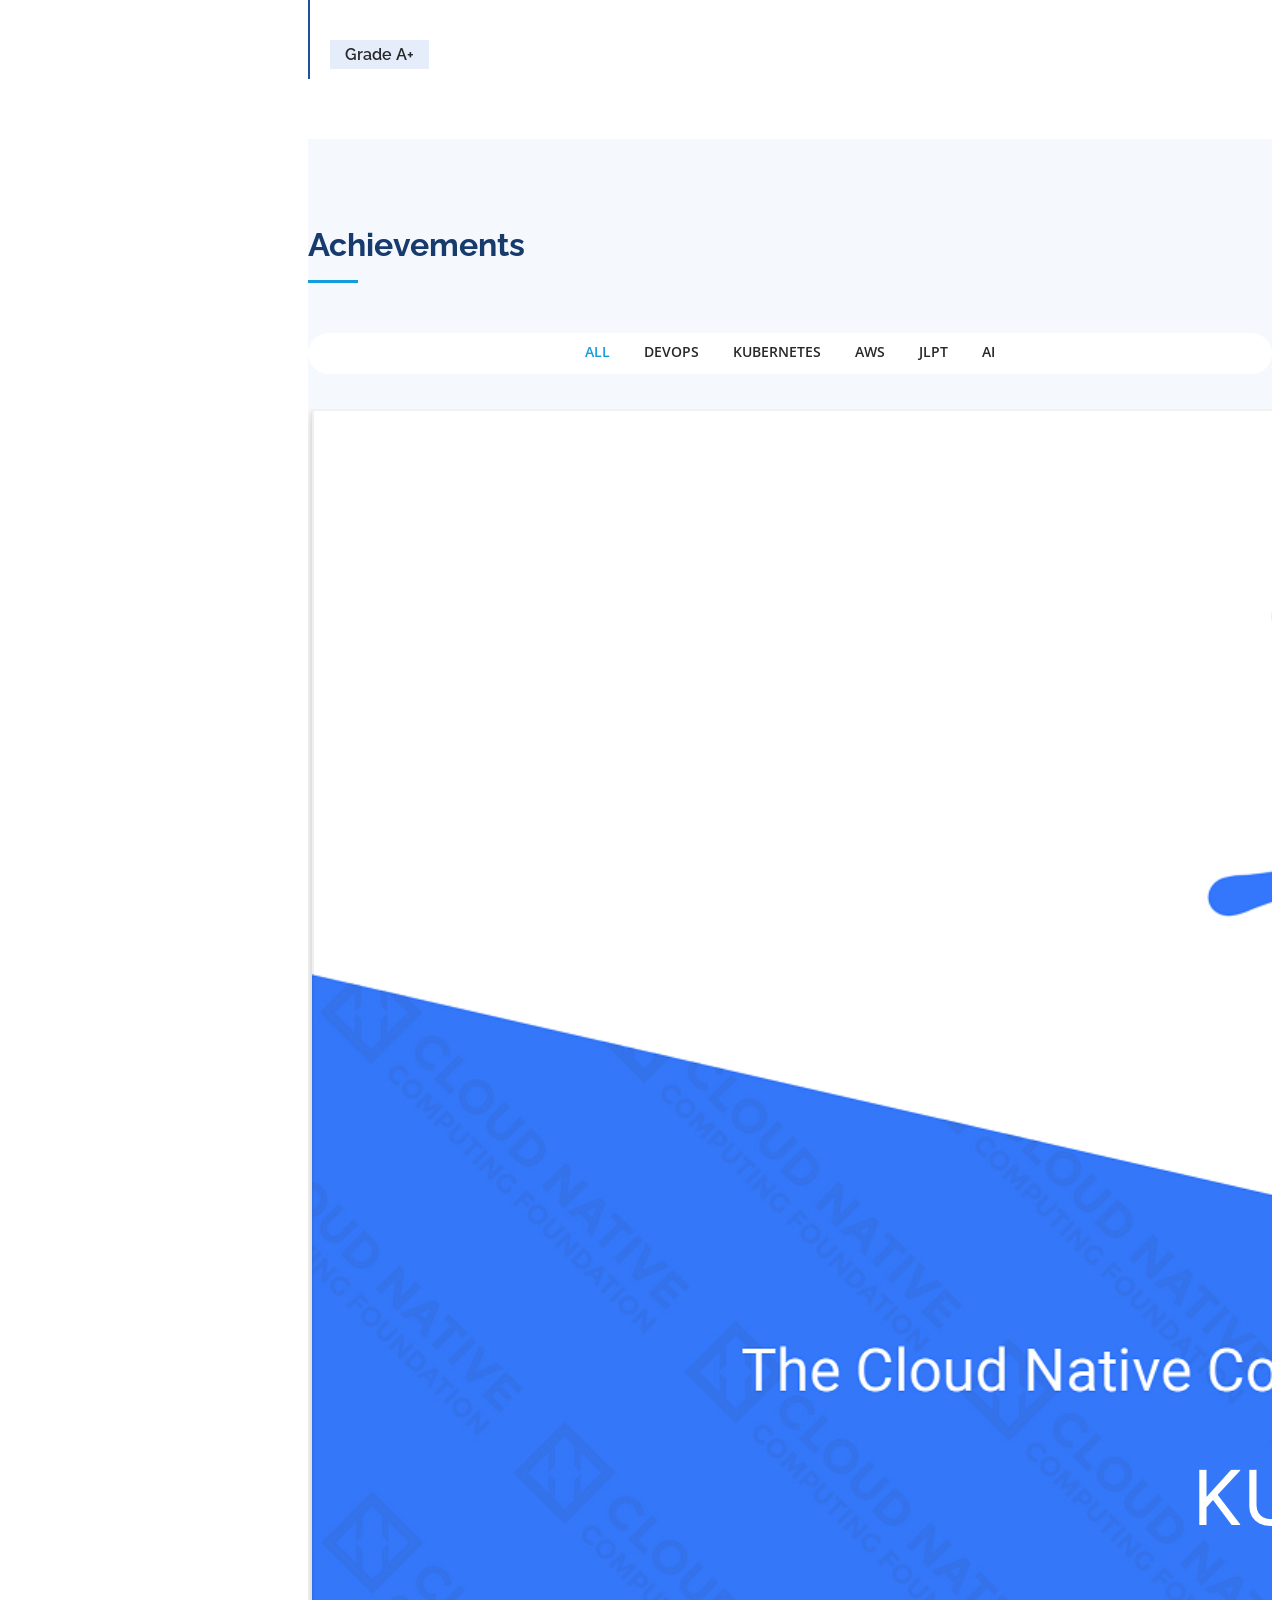
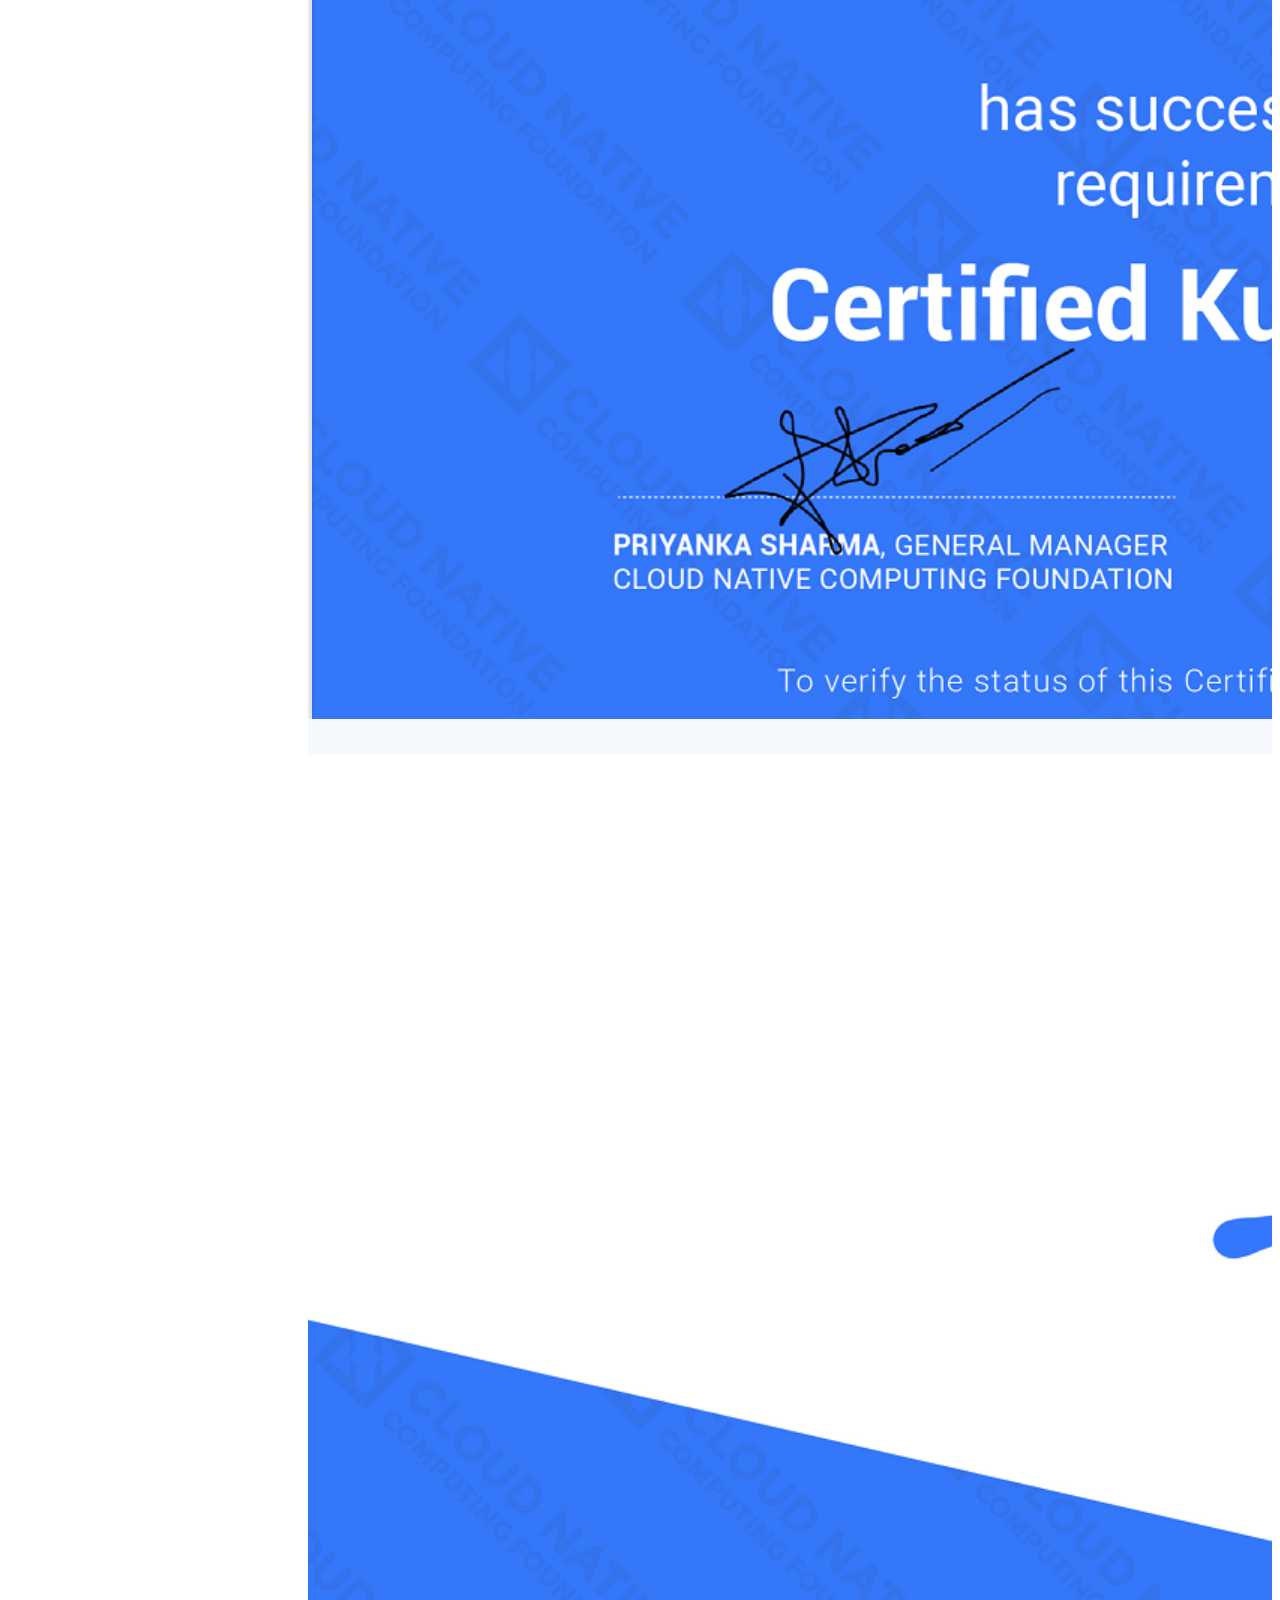
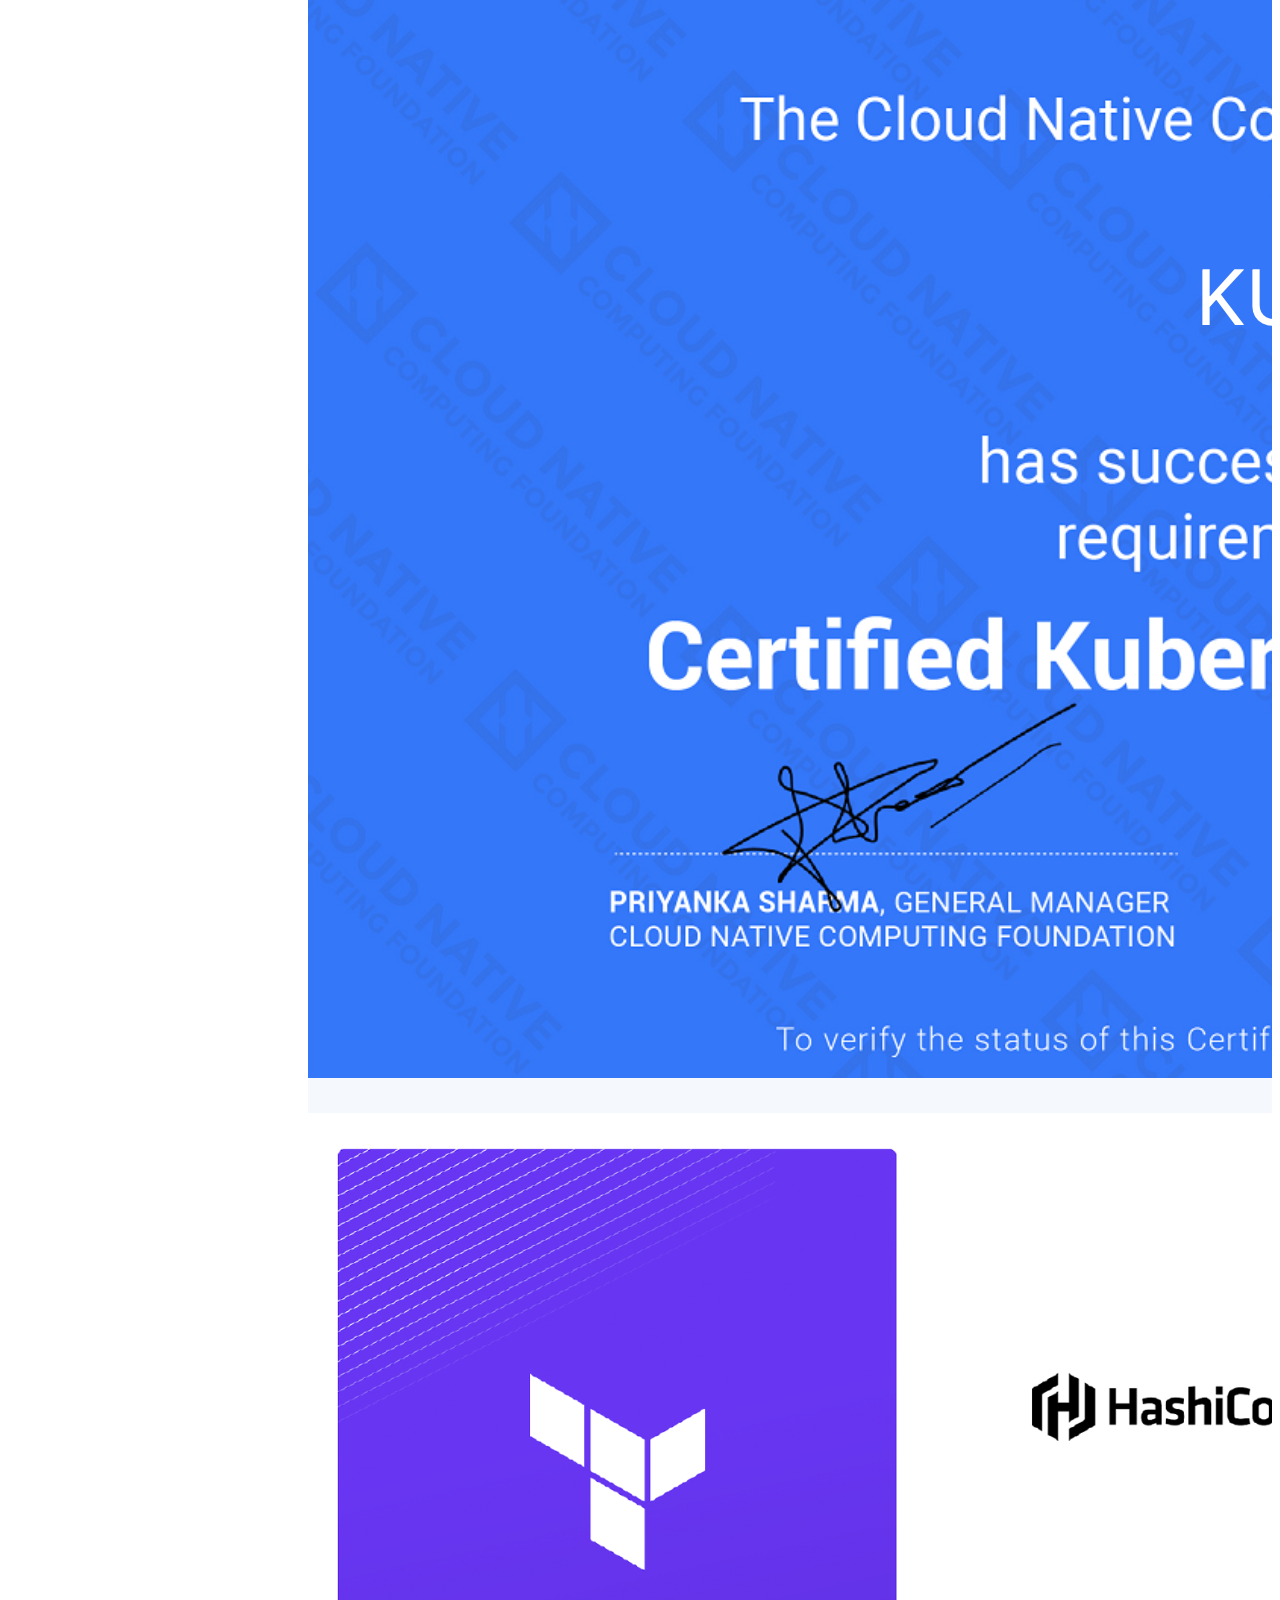
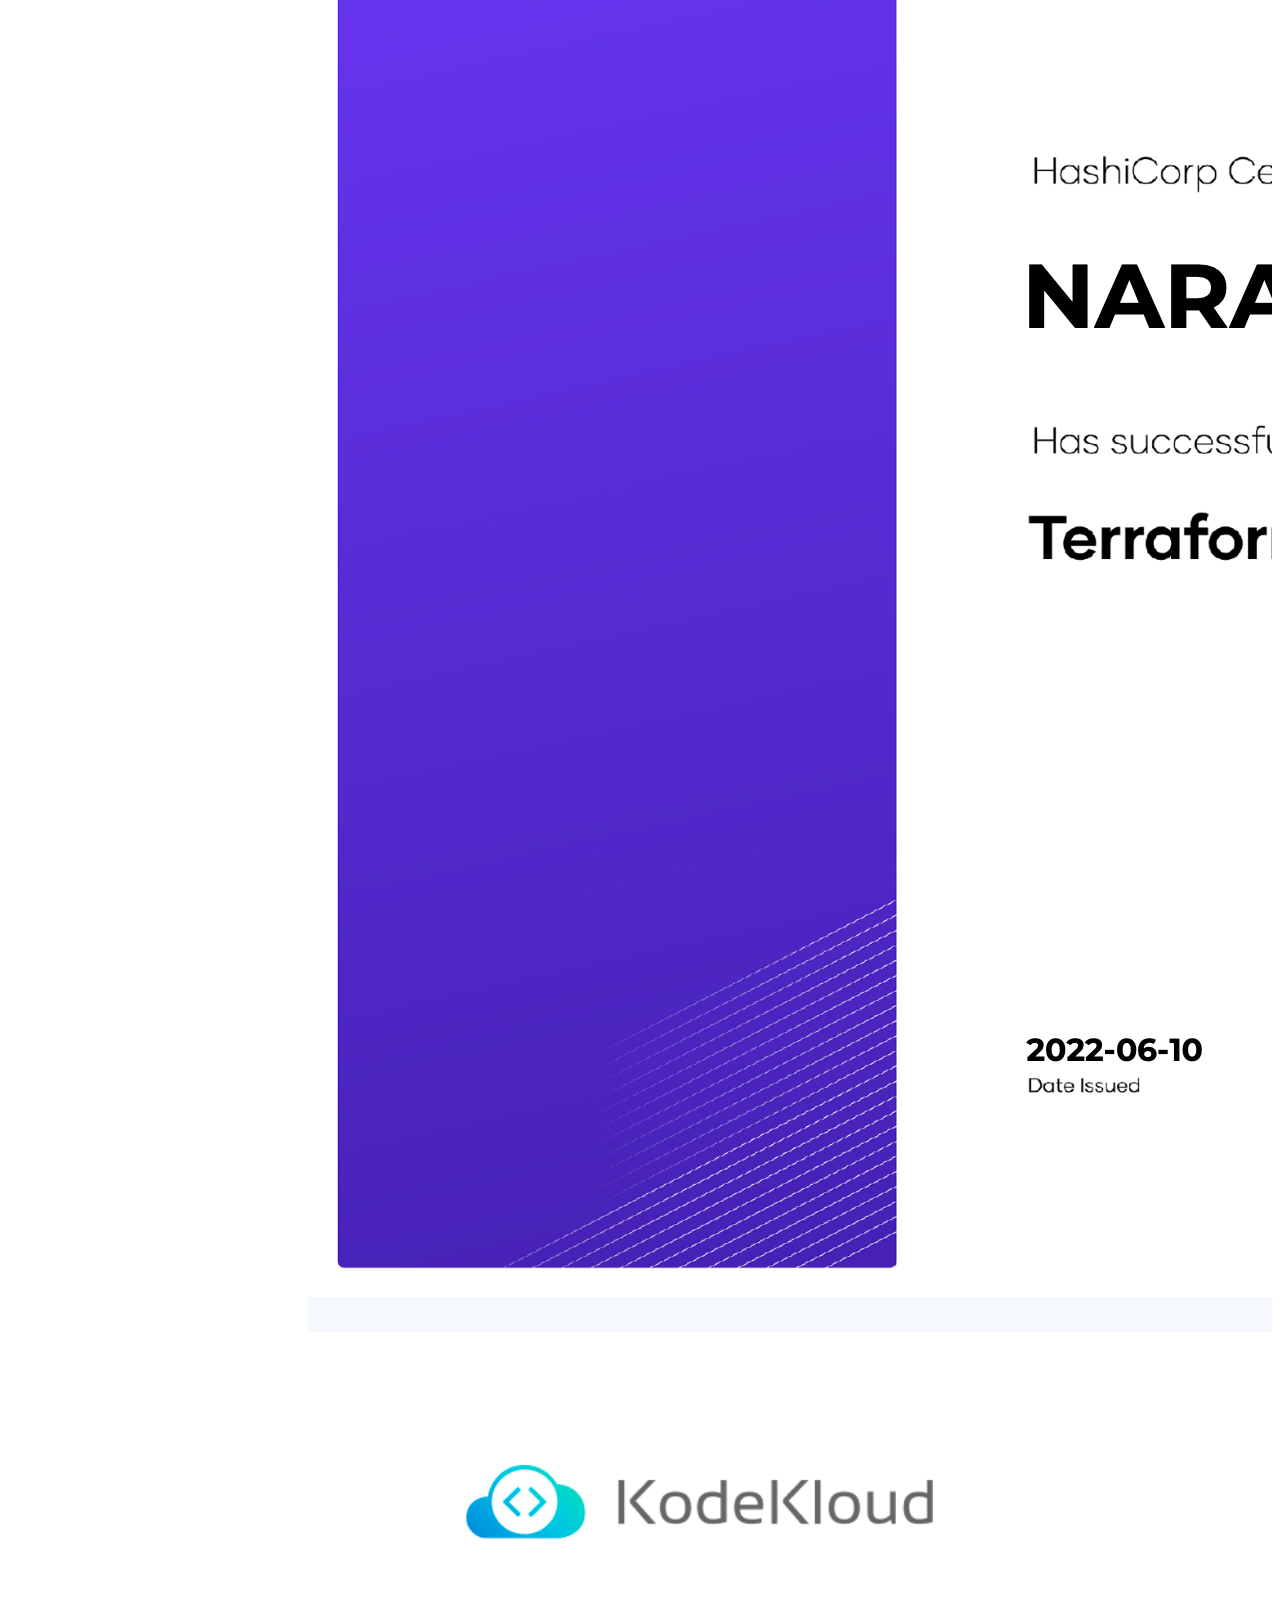
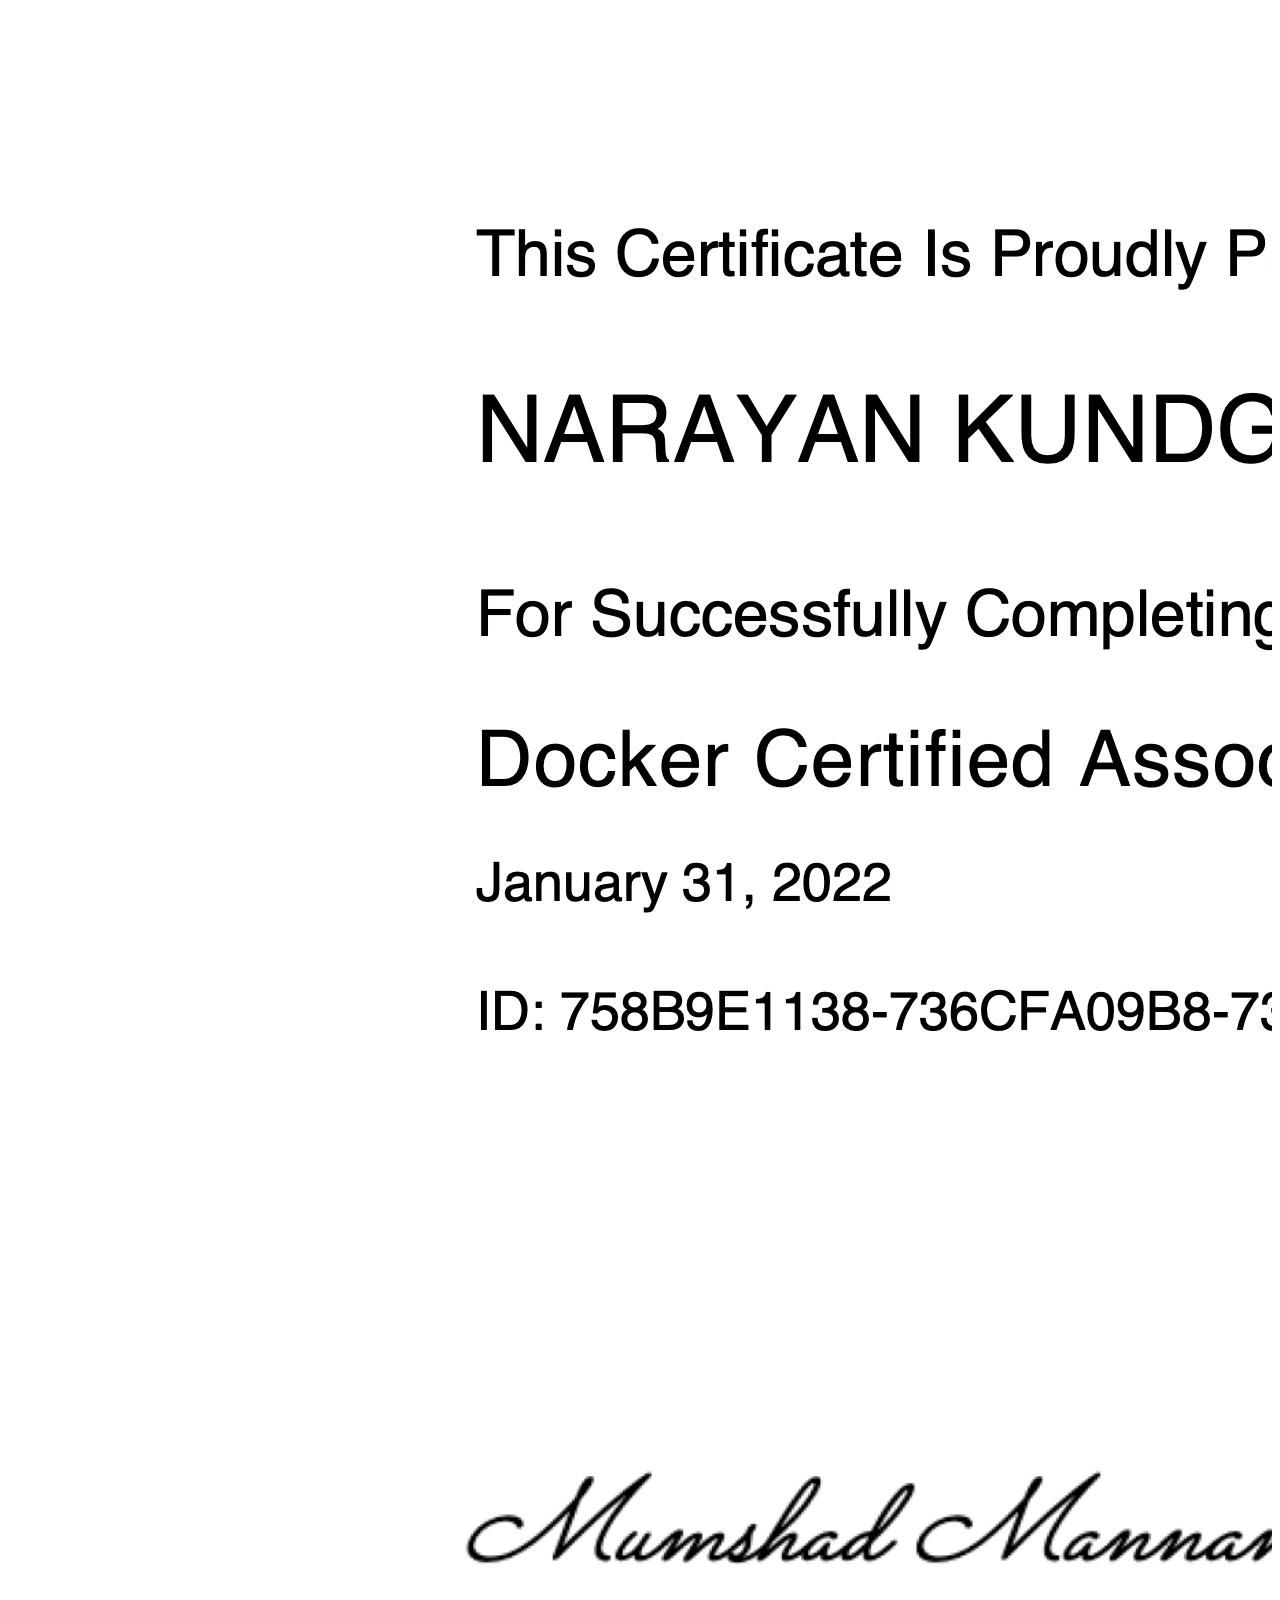
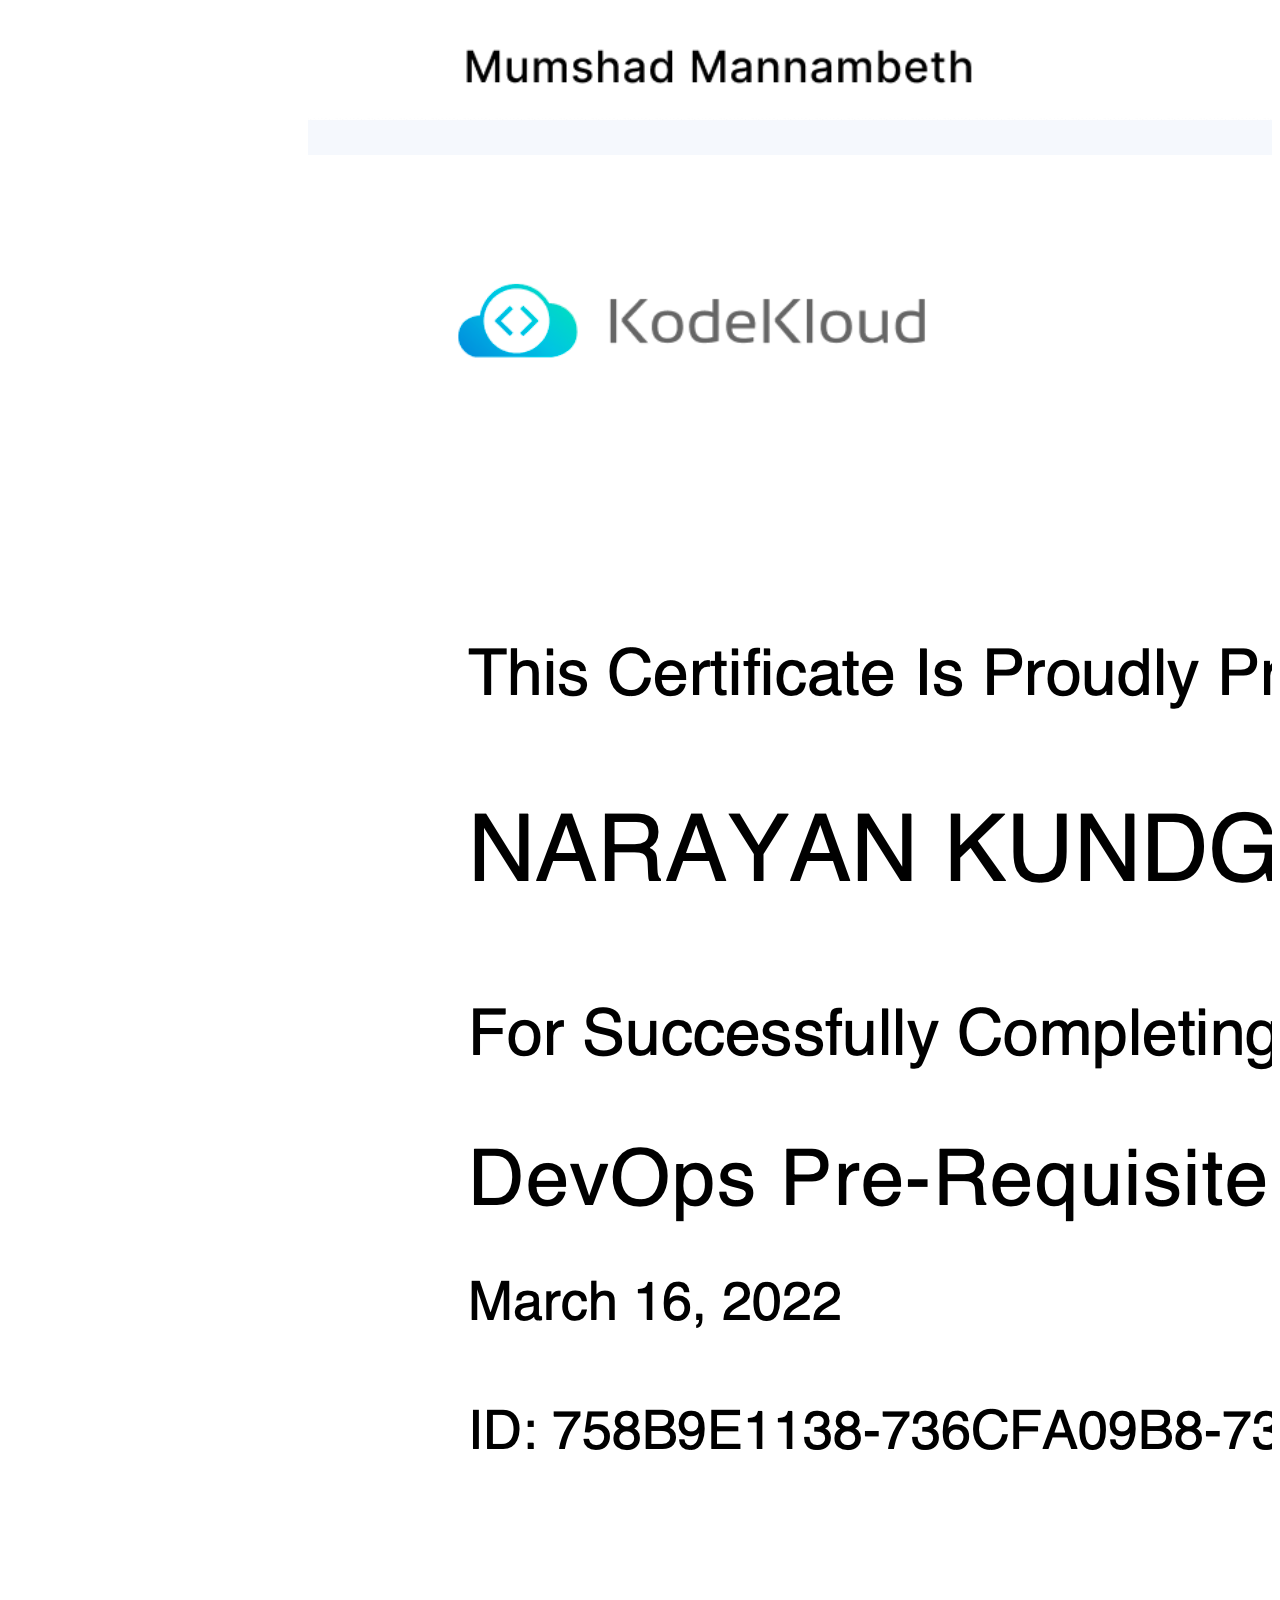
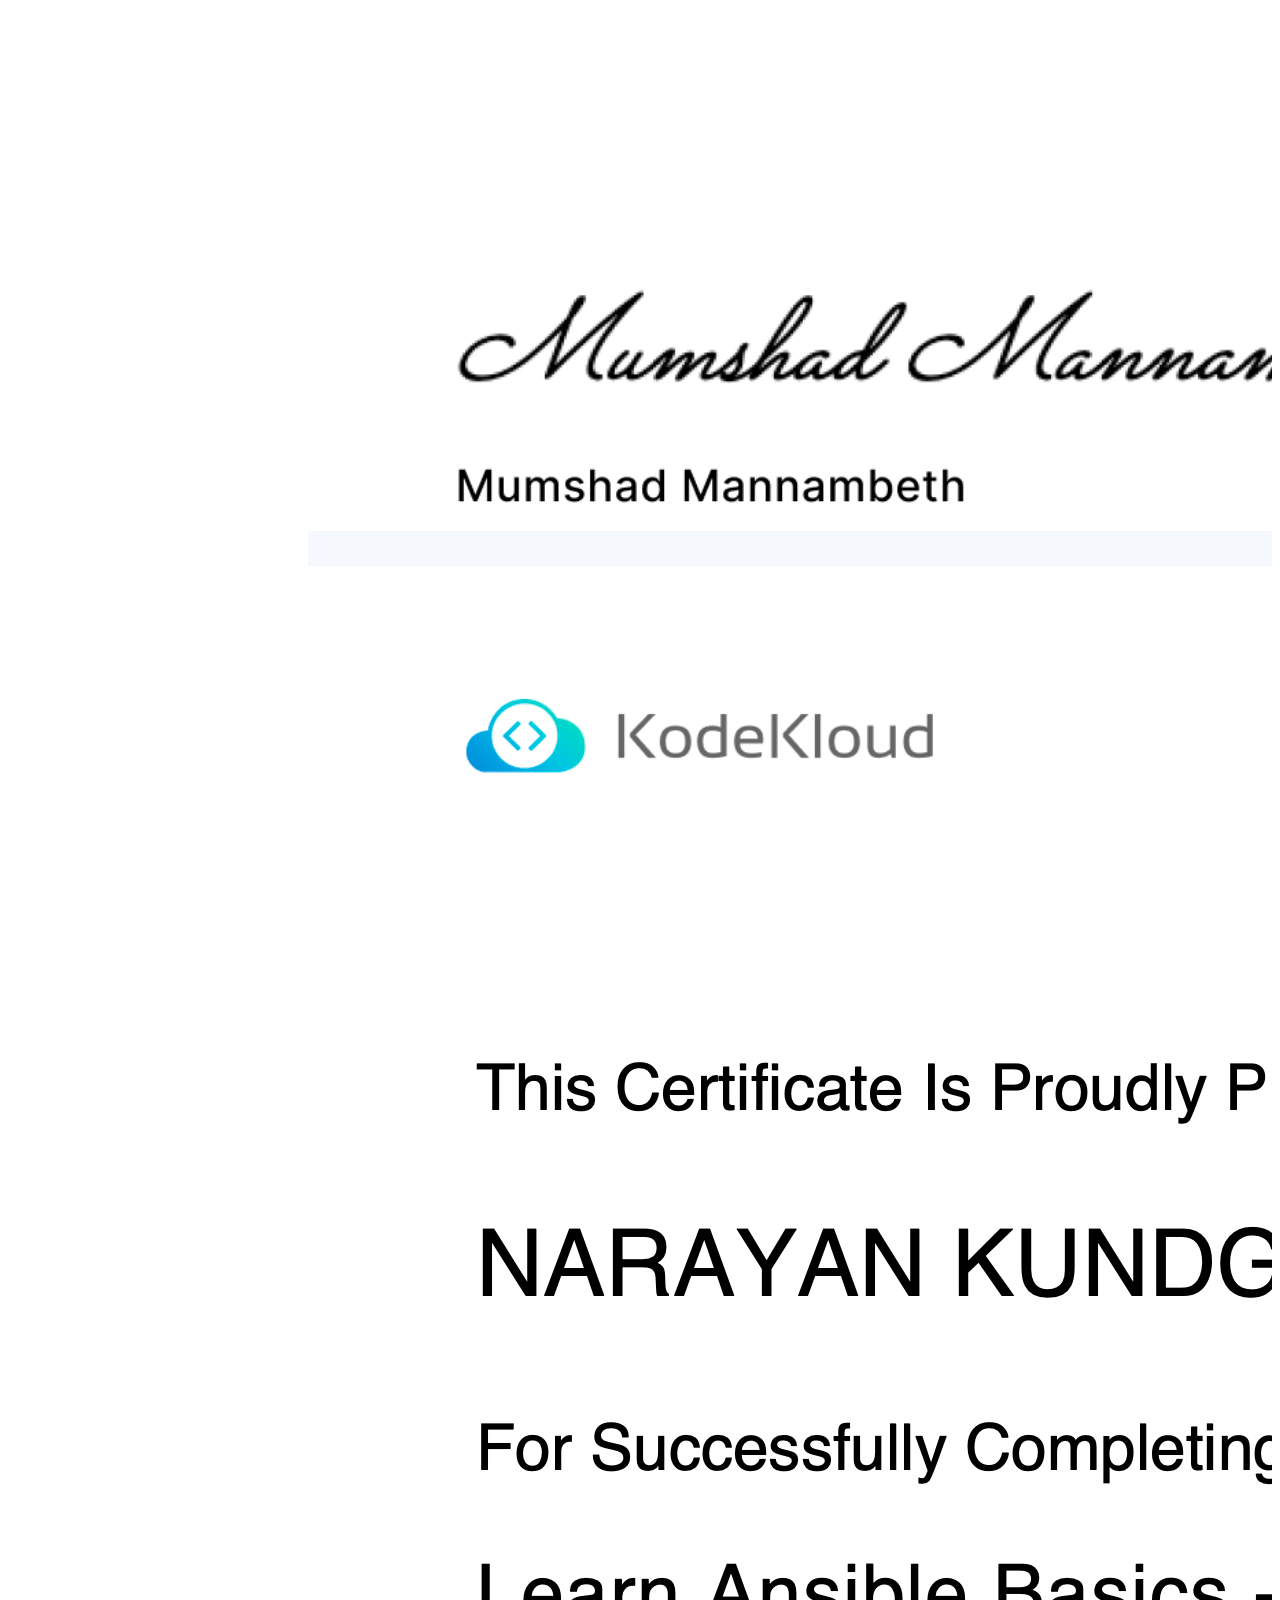
==== commit b4ddc7cc: "ai cert" ====
--- a/index.html
+++ b/index.html
@@ -282,6 +282,7 @@
               <li data-filter=".filter-k8s">Kubernetes</li>
               <li data-filter=".filter-aws">AWS</li>
               <li data-filter=".filter-jlpt">JLPT</li>
+              <li data-filter=".filter-ai">AI</li>
             </ul>
           </div>
         </div>
@@ -380,9 +381,9 @@
 
           <div class="col-lg-4 col-md-6 portfolio-item filter-jlpt">
             <div class="portfolio-wrap">
-              <img src="assets/img/certificate/jlpt-n3.jpg" class="img-fluid" alt="">
-              <div class="portfolio-links">
-                <a href="assets/img/certificate/jlpt-n3.jpg" data-gallery="portfolioGallery" class="portfolio-lightbox" title="JLPT-N3"><i class="bx bx-plus"></i></a>
+              <img src="assets/img/certificate/jlpt-n3.png" class="img-fluid" alt="">
+              <div class="portfolio-links">
+                <a href="assets/img/certificate/jlpt-n3.png" data-gallery="portfolioGallery" class="portfolio-lightbox" title="JLPT-N3"><i class="bx bx-plus"></i></a>
                 <a href="achievement-details.html" title="More Details"><i class="bx bx-link"></i></a>
               </div>
             </div>
@@ -390,9 +391,9 @@
           
           <div class="col-lg-4 col-md-6 portfolio-item filter-jlpt">
             <div class="portfolio-wrap">
-              <img src="assets/img/certificate/jlpt-n4.jpg" class="img-fluid" alt="">
-              <div class="portfolio-links">
-                <a href="assets/img/certificate/jlpt-n4.jpg" data-gallery="portfolioGallery" class="portfolio-lightbox" title="JLPT-N4"><i class="bx bx-plus"></i></a>
+              <img src="assets/img/certificate/jlpt-n4.png" class="img-fluid" alt="">
+              <div class="portfolio-links">
+                <a href="assets/img/certificate/jlpt-n4.png" data-gallery="portfolioGallery" class="portfolio-lightbox" title="JLPT-N4"><i class="bx bx-plus"></i></a>
                 <a href="achievement-details.html" title="More Details"><i class="bx bx-link"></i></a>
               </div>
             </div>
@@ -407,7 +408,17 @@
               </div>
             </div>
           </div>
-  
+
+          <div class="col-lg-4 col-md-6 portfolio-item filter-ai">
+            <div class="portfolio-wrap">
+              <img src="assets/img/certificate/claude-code-in-action.png" class="img-fluid" alt="">
+              <div class="portfolio-links">
+                <a href="assets/img/certificate/claude-code-in-action.png" data-gallery="portfolioGallery" class="portfolio-lightbox" title="Claude Code in Action"><i class="bx bx-plus"></i></a>
+                <a href="achievement-details.html" title="More Details"><i class="bx bx-link"></i></a>
+              </div>
+            </div>
+          </div>
+
         </div>
 
       </div>
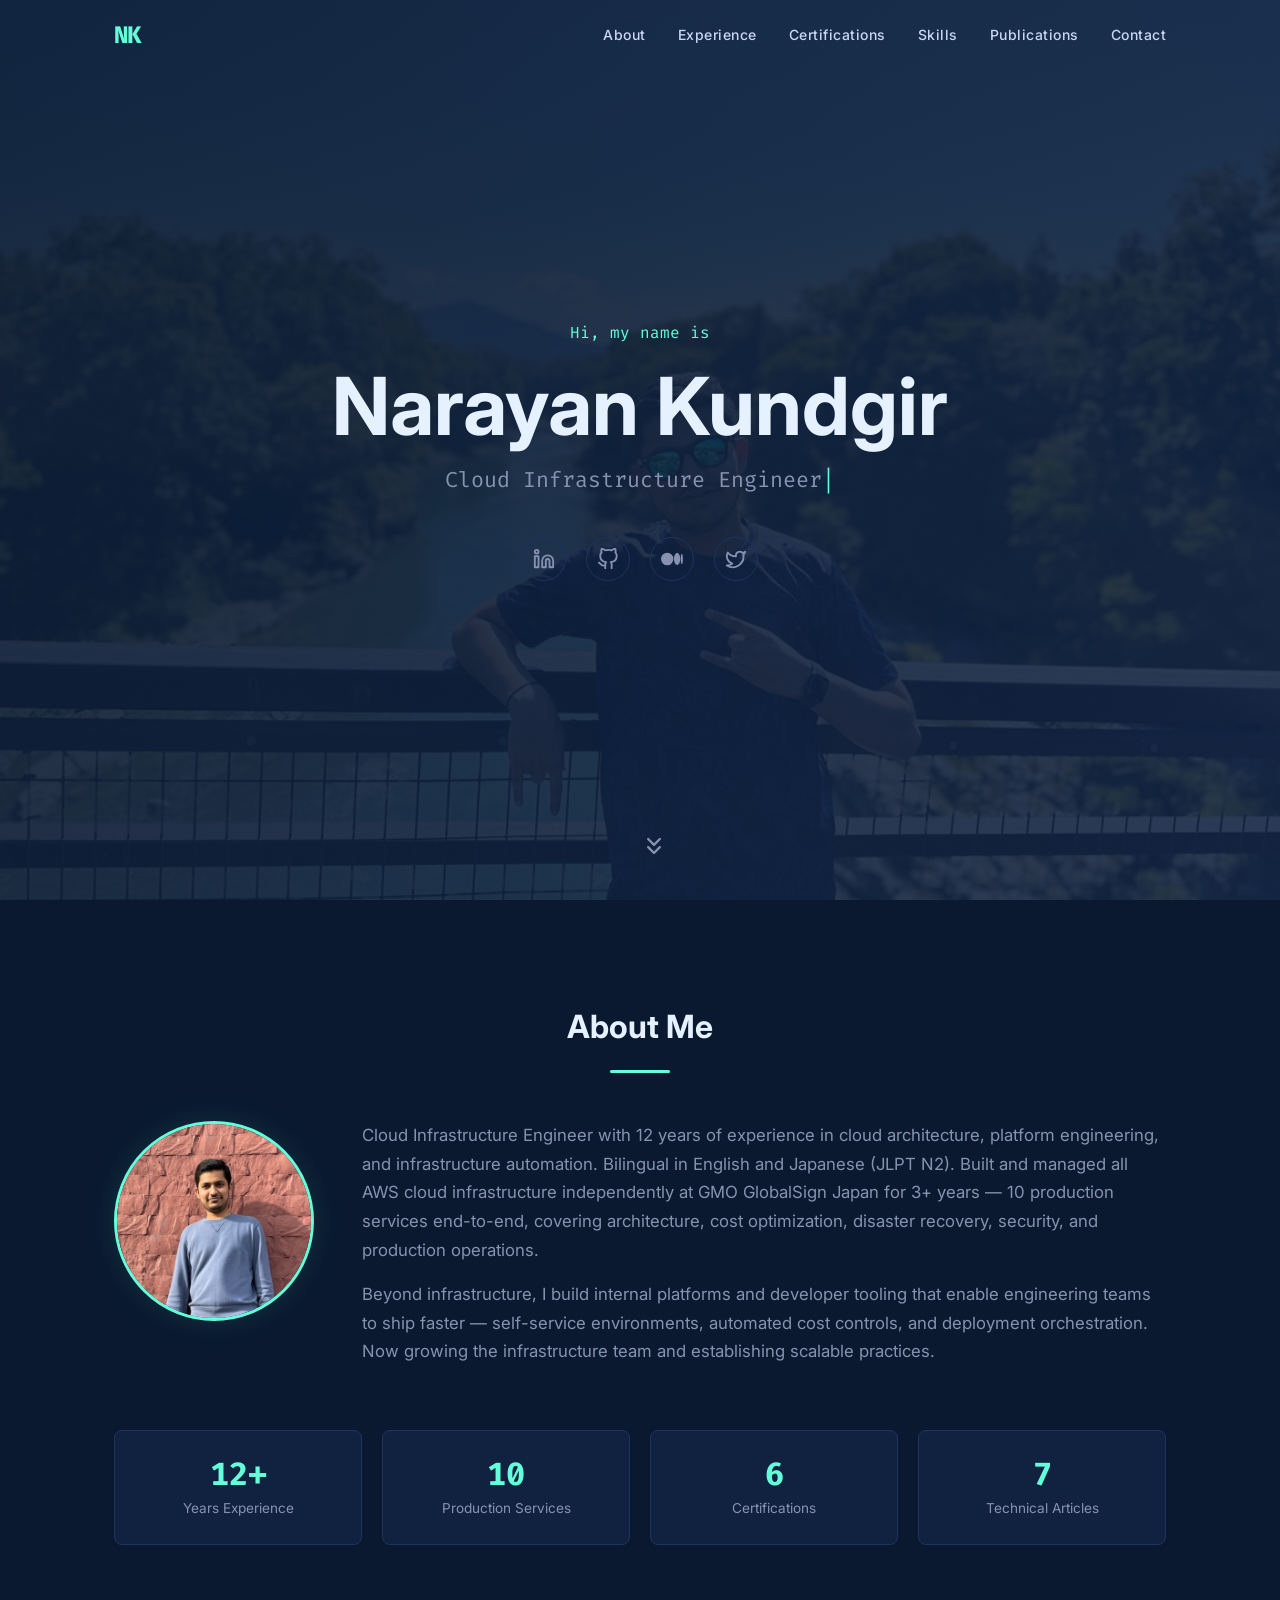
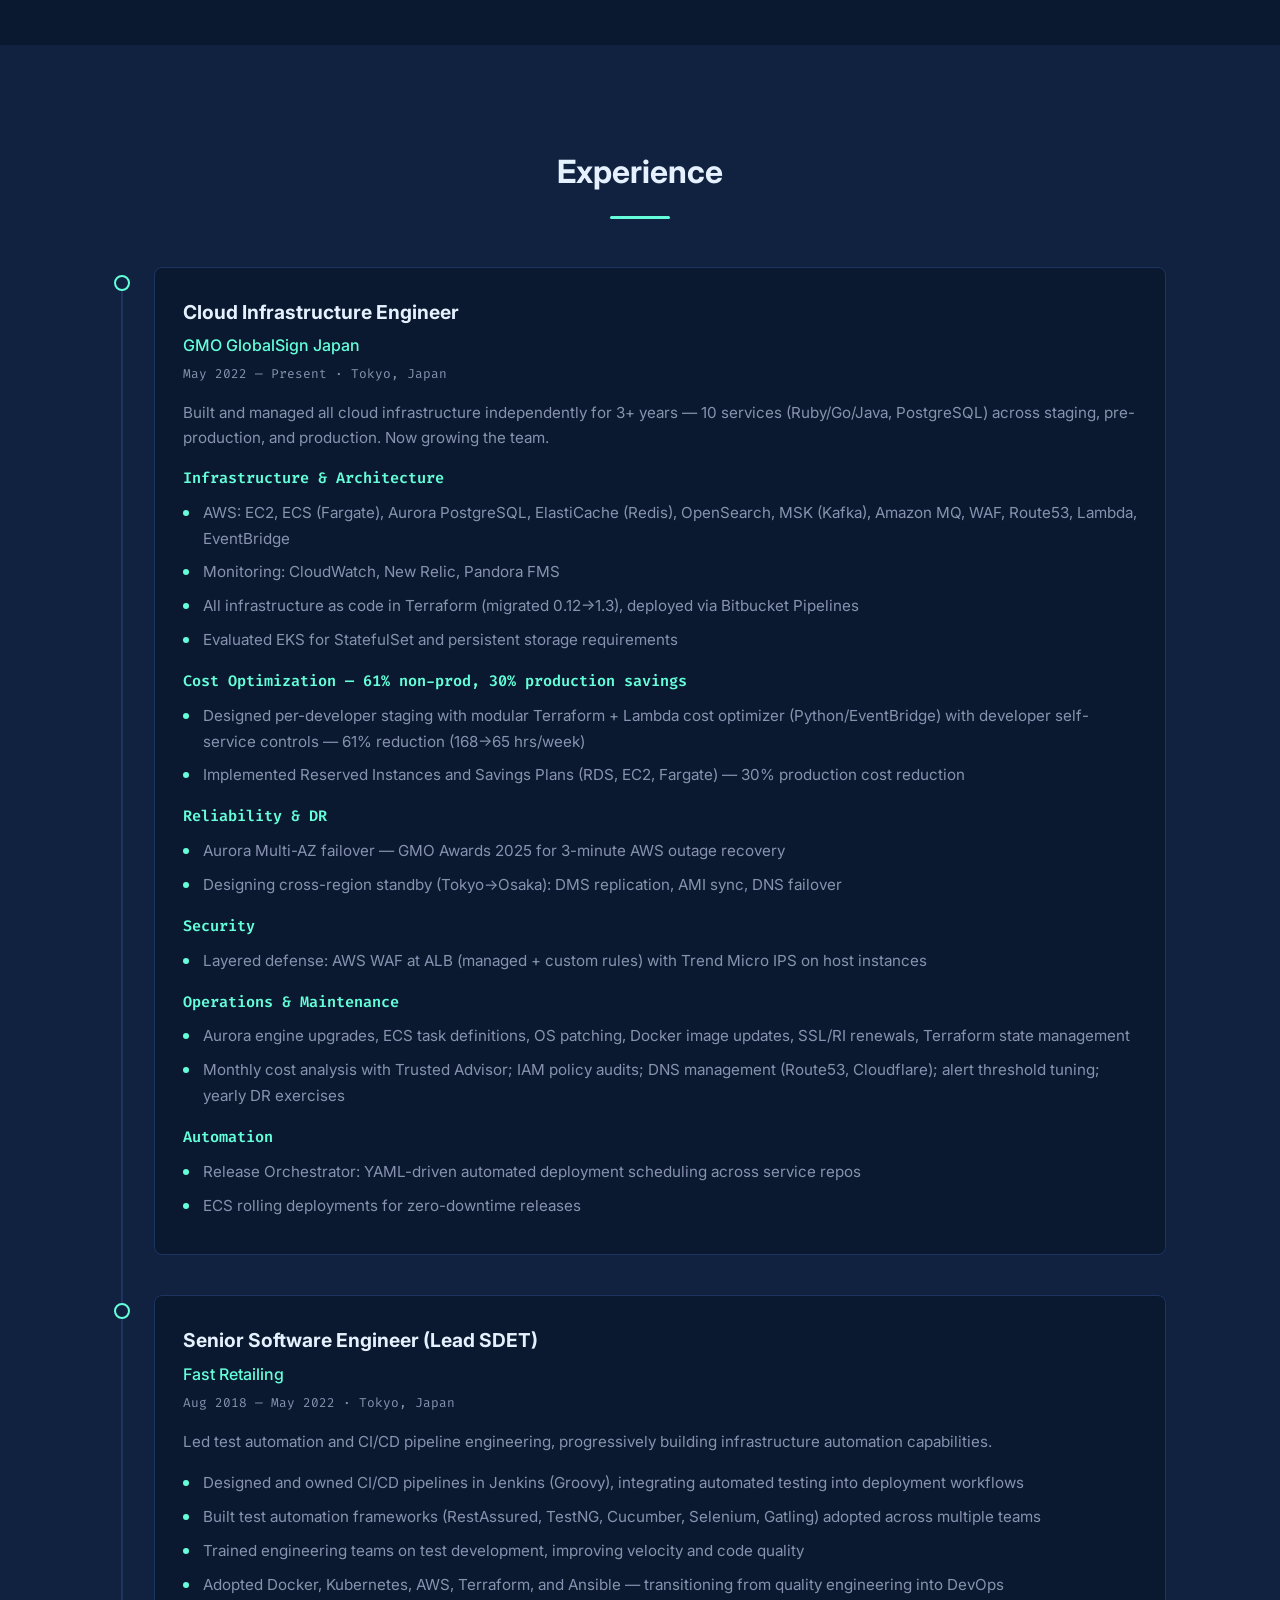
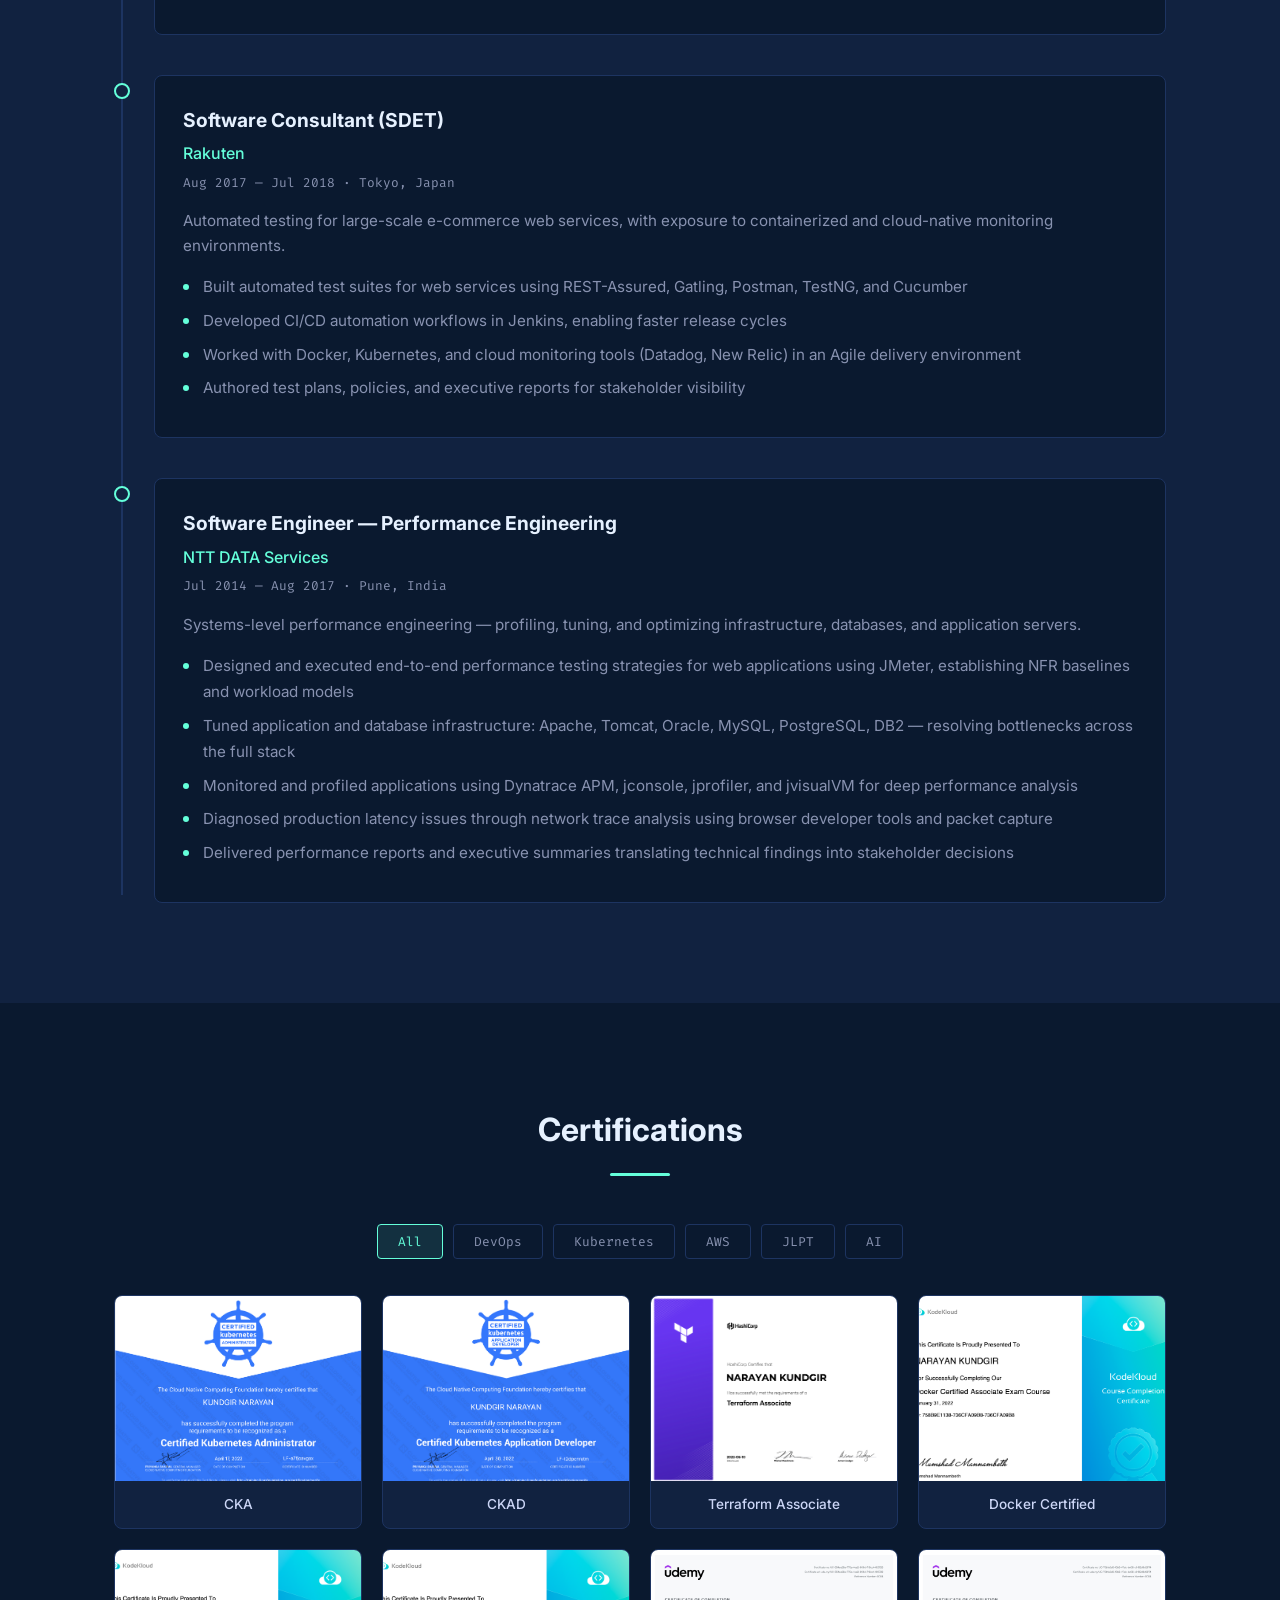
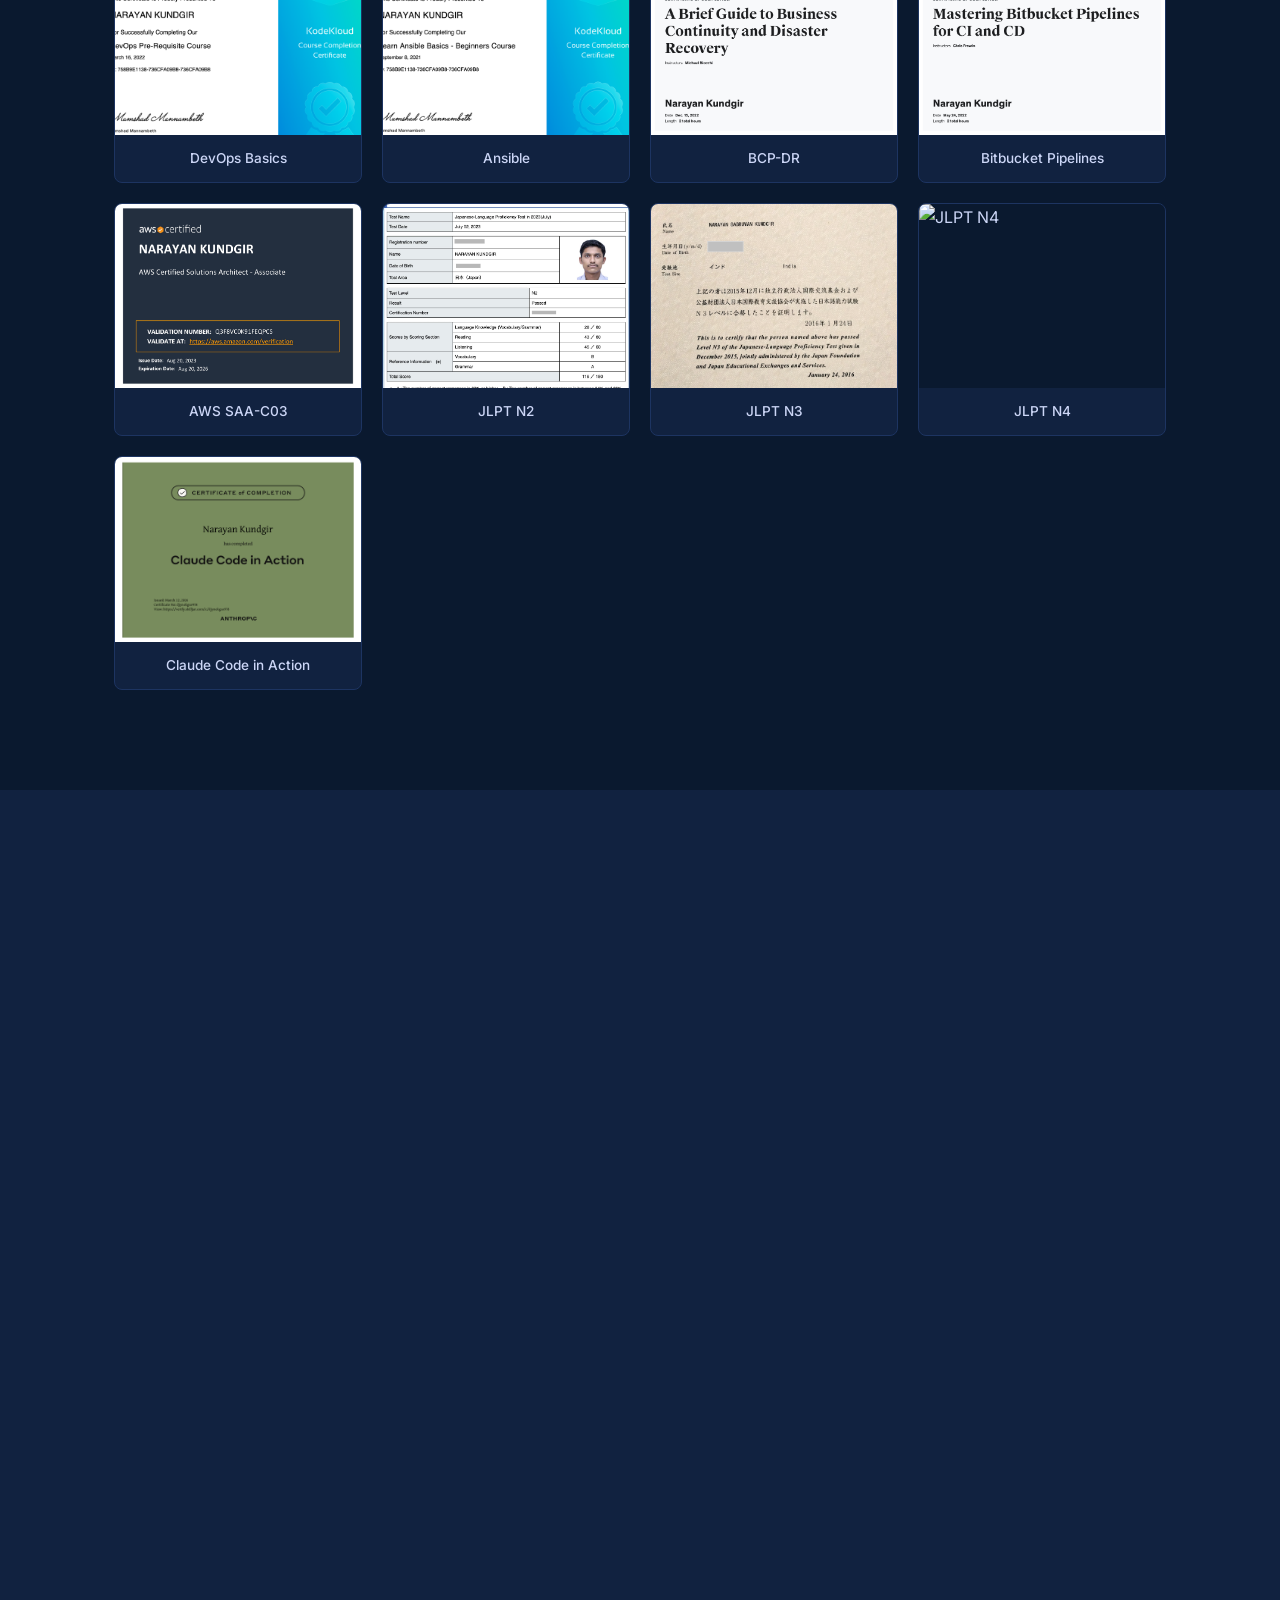
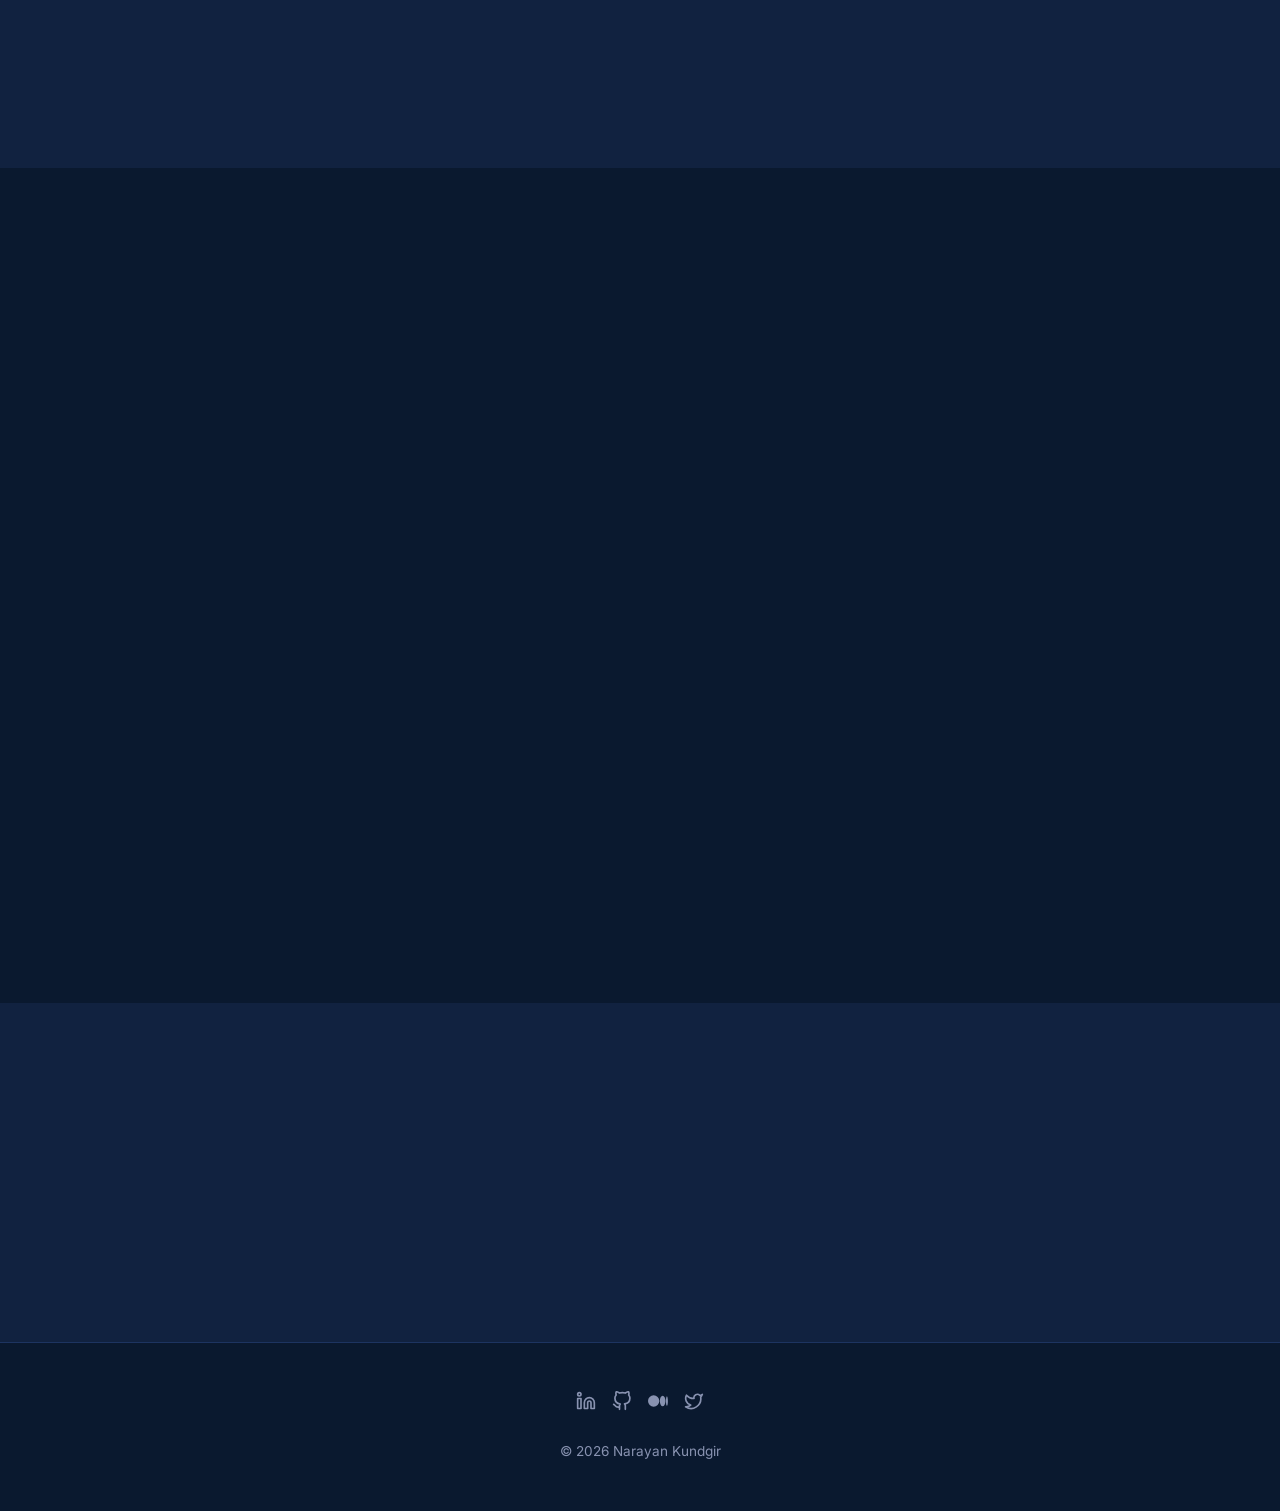
==== commit a82b515a: "new ui" ====
--- a/index.html
+++ b/index.html
@@ -1,813 +1,553 @@
-<!DOCTYPE html>
-<html lang="en">
-
-<head>
-  <meta charset="utf-8">
-  <meta content="width=device-width, initial-scale=1.0" name="viewport">
-
-  <title>Narayan - Resume</title>
-  <meta content="" name="description">
-  <meta content="" name="keywords">
-
-  <!-- Favicons -->
-  <link href="assets/img/favicon.png" rel="icon">
-  <link href="assets/img/apple-touch-icon.png" rel="apple-touch-icon">
-
-  <!-- Google Fonts -->
-  <link href="https://fonts.googleapis.com/css?family=Open+Sans:300,300i,400,400i,600,600i,700,700i|Raleway:300,300i,400,400i,500,500i,600,600i,700,700i|Poppins:300,300i,400,400i,500,500i,600,600i,700,700i" rel="stylesheet">
-
-  <!-- Vendor CSS Files -->
-  <link href="assets/vendor/aos/aos.css" rel="stylesheet">
-  <link href="assets/vendor/bootstrap/css/bootstrap.min.css" rel="stylesheet">
-  <link href="assets/vendor/bootstrap-icons/bootstrap-icons.css" rel="stylesheet">
-  <link href="assets/vendor/boxicons/css/boxicons.min.css" rel="stylesheet">
-  <link href="assets/vendor/glightbox/css/glightbox.min.css" rel="stylesheet">
-  <link href="assets/vendor/swiper/swiper-bundle.min.css" rel="stylesheet">
-
-  <!-- Template Main CSS File -->
-  <link href="assets/css/style.css" rel="stylesheet">
-
-  <!-- =======================================================
-  * Template Name: iPortfolio - v3.9.1
-  * Template URL: https://bootstrapmade.com/iportfolio-bootstrap-portfolio-websites-template/
-  * Author: BootstrapMade.com
-  * License: https://bootstrapmade.com/license/
-  ======================================================== -->
-</head>
-
-<body>
-
-  <!-- ======= Mobile nav toggle button ======= -->
-  <i class="bi bi-list mobile-nav-toggle d-xl-none"></i>
-
-  <!-- ======= Header ======= -->
-  <header id="header">
-    <div class="d-flex flex-column">
-
-      <div class="profile">
-        <img src="assets/img/profile-img.jpg" alt="" class="img-fluid rounded-circle">
-        <h1 class="text-light"><a href="index.html">Narayan Kundgir</a></h1>
-        <div class="social-links mt-3 text-center">
-          <a href="https://twitter.com/narayankundgir" class="twitter"><i class="bx bxl-twitter"></i></a>
-          <a href="#" class="medium"><i class="bx bxl-facebook"></i></a>
-          <a href="#" class="skype"><i class="bx bxl-skype"></i></a>
-          <a href="https://www.linkedin.com/in/narayan-kundgir-00248497/" class="linkedin"><i class="bx bxl-linkedin"></i></a>
-        </div>
-      </div>
-
-      <nav id="navbar" class="nav-menu navbar">
-        <ul>
-          <li><a href="#hero" class="nav-link scrollto active"><i class="bx bx-home"></i> <span>Home</span></a></li>
-          <li><a href="#about" class="nav-link scrollto"><i class="bx bx-user"></i> <span>About</span></a></li>
-          <li><a href="#resume" class="nav-link scrollto"><i class="bx bx-file-blank"></i> <span>Resume</span></a></li>
-          <li><a href="#achievements" class="nav-link scrollto"><i class="bx bx-book-content"></i> <span>Achievements</span></a></li>
-          <li><a href="#languages" class="nav-link scrollto"><i class="bx bx-server"></i> <span>Languages</span></a></li>
-          <li><a href="#blogs" class="nav-link scrollto"><i class="bx bx-edit"></i> <span>Blogs</span></a></li>
-          <!-- <li><a href="#contact" class="nav-link scrollto"><i class="bx bx-envelope"></i> <span>Contact</span></a></li> --> -->
-        </ul>
-      </nav><!-- .nav-menu -->
-    </div>
-  </header><!-- End Header -->
-
-  <!-- ======= Hero Section ======= -->
-  <section id="hero" class="d-flex flex-column justify-content-center align-items-center">
-    <div class="hero-container" data-aos="fade-in">
-      <h1>Narayan Kundgir</h1>
-      <p>I'm <span class="typed" data-typed-items="DevOps Engineer, Cloud Enthusiast, AWS Certified Solutions Architect, Certified Kubernetes Administrator(CKA), Certified Kubernetes Application Developer(CKAD), Terraform Certified, JLPT N2 Certified"></span></p>
-    </div>
-  </section><!-- End Hero -->
-
-  <main id="main">
-
-    <!-- ======= About Section ======= -->
-    <section id="about" class="about">
-      <div class="container">
-
-        <div class="section-title">
-          <h2>About</h2>
-          <p>11 years of total experience in Software Automation, Infra Automation and Software Quality Assurance.</p>
-          <p>Currently working at GMO Globalsign Japan as Lead DevOps Engineer.</p>
-          <p>Previously worked at FastRetailing Japan as Lead Software Development Engineer in Test (SDET).</p>
-        </div>
-
-        <div class="row">
-          <div class="col-lg-4" data-aos="fade-right">
-            <img src="assets/img/profile-img.jpg" class="img-fluid" alt="">
-          </div>
-          <div class="col-lg-8 pt-4 pt-lg-0 content" data-aos="fade-left">
-            <h3>Lead DevOps Engineer.</h3>
-             <p> <!--class="fst-italic" -->
-              Working experience in various QA automation, DevOps tools & softwares.
-            </p>
-            <p>
-              As SDET 
-              - Hands on Experience in RestAssured, TestNG, Cucumber, Selenium, Jmeter, Gatling & other testing Tool.
-            </p>
-            <p>
-              As DevOps
-              - Jenkins, Git, AWS services, Terraform, Docker, Kubernetes, strong knowledge on Cloud networking.
-            </p>
-            </div>
-          </div>
-        </div>
-
-      </div>
-    </section><!-- End About Section -->
-
-
-    <!-- ======= Skills Section ======= -->
-    <section id="skills" class="skills section-bg">
-      <div class="container">
-
-        <div class="section-title">
-          <h2>Skills</h2>
-          <p> </p>
-        </div>
-
-        <div class="row skills-content">
-
-          <div class="col-lg-6" data-aos="fade-up">
-
-            <div class="progress">
-              <span class="skill">Amazon Web Services (AWS)<i class="val">50%</i></span>
-              <div class="progress-bar-wrap">
-                <div class="progress-bar" role="progressbar" aria-valuenow="80" aria-valuemin="0" aria-valuemax="100"></div>
-              </div>
-            </div>
-
-            <div class="progress">
-              <span class="skill">Kubernetes <i class="val">60%</i></span>
-              <div class="progress-bar-wrap">
-                <div class="progress-bar" role="progressbar" aria-valuenow="60" aria-valuemin="0" aria-valuemax="100"></div>
-              </div>
-            </div>
-
-            <div class="progress">
-              <span class="skill">Docker <i class="val">90%</i></span>
-              <div class="progress-bar-wrap">
-                <div class="progress-bar" role="progressbar" aria-valuenow="90" aria-valuemin="0" aria-valuemax="100"></div>
-              </div>
-            </div>
-
-          </div>
-
-          <div class="col-lg-6" data-aos="fade-up" data-aos-delay="100">
-            <div class="progress">
-              <span class="skill">Terraform <i class="val">90%</i></span>
-              <div class="progress-bar-wrap">
-                <div class="progress-bar" role="progressbar" aria-valuenow="90" aria-valuemin="0" aria-valuemax="100"></div>
-              </div>
-            </div>
-
-            <div class="progress">
-              <span class="skill">Site Reliability Engineering <i class="val">60%</i></span>
-              <div class="progress-bar-wrap">
-                <div class="progress-bar" role="progressbar" aria-valuenow="60" aria-valuemin="0" aria-valuemax="100"></div>
-              </div>
-            </div>
-
-            <div class="progress">
-              <span class="skill">Shell Scripting <i class="val">55%</i></span>
-              <div class="progress-bar-wrap">
-                <div class="progress-bar" role="progressbar" aria-valuenow="55" aria-valuemin="0" aria-valuemax="100"></div>
-              </div>
-            </div>
-
-          </div>
-
-        </div>
-
-      </div>
-    </section><!-- End Skills Section -->
-
-    <!-- ======= Resume Section ======= -->
-    <section id="resume" class="resume">
-      <div class="container">
-
-        <div class="section-title">
-          <h2>Summary</h2>
-          <p> </p>
-        </div>
-        <div class="row">
-          <h3 class="resume-title">Professional Experience</h3>
-        </div>
-        <div class="row">
-          <div class="col-lg-6" data-aos="fade-up">
-            <div class="resume-item pb-0">
-              <h4>Lead DevOps Engineer</h4>
-              <p>Globalsign - Permanent</p>
-              <p>May 2022 - Present</p>
-              <p><em>Tokyo, Japan</em></p>
-              <ul>
-                <li>Maintain Infrastructure in Dev, QA & Production Environment.</li>
-                <li>Implementing Monitoring & alert.</li>
-                <li>AWS Costs Management and Optimization</li>
-                <li>Periodic maintainance of Infra resources such as SSL Certificates</li>
-                <li>Disaster Recovery (DR) and Business Continuation</li>
-              </ul>
-            </div>
-
-            <div class="resume-item pb-0">
-              <h4>Lead SDET</h3>
-              <p>Fastretailing - Permanent</p>
-              <p>Aug 2018 - May 2022</p>
-              <p><em>Tokyo, Japan</em></p>
-              <ul>
-                <li>Build,maintain test scripts using an automation test tool including TDD/BDD techniques</li>
-                <li>Create test automation frameworks</li>
-                <li>Training the engineering team write and maintain tests and test suites</li>
-                <li>Integrating Test Automation into CI/CD Pipelines</li>
-                <li>Test report integration with Slack, JIRA , TestRail & S3</li>
-              </ul>
-            </div>
-          </div>
-          <div class="col-lg-6" data-aos="fade-up" data-aos-delay="100">
-            <div class="resume-item">
-              <h4>SDET</h4>
-              <p>Rakuten - Contract</p>
-              <p>Aug 2017 - Jul 2018</p>
-              <p><em>Tokyo, Japan</em></p>
-              <ul>
-                <li>Develop,execute & maintain automation test scripts leveraging open source tools</li>
-                <!-- <li>Postman, Gatling, REST-Assured +TestNG + Cucumber.</li> -->
-                <li>Preparation of Test Plans & Policies, Reports</li>
-                <li>Development of Automation workflows in Jenkins</li>
-                <li>A strong background in driving delivery in CI-CD /Agile environments</li>
-              </ul>
-            </div>
-            <div class="resume-item">
-              <h4>Software Quality Assurance Engineer</h4>
-              <p>NTT DATA Services - Permanent</p>
-              <p>Jun 2014 - Aug 2017</p>
-              <p><em>Pune, India</em></p>
-              <ul>
-                <li>Experience in end to end performance testing of Web Application.</li>
-                <li>Worked extensively in JMeter scripting of complex user journeys in various domain.</li>
-                <li>Understanding NFR & Preparation of Workload model.</li>
-                <li>Performance monitoring, Logs Analysis & Performance Tuning.</li>
-                <li>Good understanding of Database Architecture</li>
-              </ul>
-            </div>
-          </div>
-        </div>
-
-        <div class="row">
-          <h3 class="resume-title">Education</h3>
-        </div>
-
-        <div class="row">
-          <div class="col-lg-6" data-aos="fade-up">
-            <div class="resume-item pb-0">
-              <h4>Pune University</h4>
-              <p>Bachelor of Engineering, Computer Engineering</p>
-              <p>2011 - 2014</p>
-              <h5>Grade A+</h5>
-        </div>
-      </div>
-    </section><!-- End Resume Section -->
-
-    <!-- ======= Achievements Section ======= -->
-    <section id="achievements" class="portfolio section-bg">
-      <div class="container">
-
-        <div class="section-title">
-          <h2>Achievements</h2>
-        </div>
-
-        <div class="row" data-aos="fade-up">
-          <div class="col-lg-12 d-flex justify-content-center">
-            <ul id="portfolio-flters">
-              <li data-filter="*" class="filter-active">All</li>
-              <li data-filter=".filter-devops">Devops</li>
-              <li data-filter=".filter-k8s">Kubernetes</li>
-              <li data-filter=".filter-aws">AWS</li>
-              <li data-filter=".filter-jlpt">JLPT</li>
-              <li data-filter=".filter-ai">AI</li>
-            </ul>
-          </div>
-        </div>
-
-        <div class="row portfolio-container" data-aos="fade-up" data-aos-delay="100">
-
-          <div class="col-lg-4 col-md-6 portfolio-item filter-k8s">
-            <div class="portfolio-wrap">
-              <img src="assets/img/certificate/cka.jpg" class="img-fluid" alt="">
-              <div class="portfolio-links">
-                <a href="assets/img/certificate/cka.jpg" data-gallery="portfolioGallery" class="portfolio-lightbox" title="CKA"><i class="bx bx-plus"></i></a>
-                <a href="achievement-details.html" title="More Details"><i class="bx bx-link"></i></a>
-              </div>
-            </div>
-          </div>
-
-          <div class="col-lg-4 col-md-6 portfolio-item filter-k8s">
-            <div class="portfolio-wrap">
-              <img src="assets/img/certificate/ckad.jpg" class="img-fluid" alt="">
-              <div class="portfolio-links">
-                <a href="assets/img/certificate/ckad.jpg" data-gallery="portfolioGallery" class="portfolio-lightbox" title="CKAD"><i class="bx bx-plus"></i></a>
-                <a href="achievement-details.html" title="More Details"><i class="bx bx-link"></i></a>
-              </div>
-            </div>
-          </div>
-
-          <div class="col-lg-4 col-md-6 portfolio-item filter-devops">
-            <div class="portfolio-wrap">
-              <img src="assets/img/certificate/hcta.jpg" class="img-fluid" alt="">
-              <div class="portfolio-links">
-                <a href="assets/img/certificate/hcta.jpg" data-gallery="portfolioGallery" class="portfolio-lightbox" title="Terraform Certified"><i class="bx bx-plus"></i></a>
-                <a href="achievement-details.html" title="More Details"><i class="bx bx-link"></i></a>
-              </div>
-            </div>
-          </div>
-
-          <div class="col-lg-4 col-md-6 portfolio-item filter-devops">
-            <div class="portfolio-wrap">
-              <img src="assets/img/certificate/dca.jpg" class="img-fluid" alt="">
-              <div class="portfolio-links">
-                <a href="assets/img/certificate/dca.jpg" data-gallery="portfolioGallery" class="portfolio-lightbox" title="Docker Certified"><i class="bx bx-plus"></i></a>
-                <a href="achievement-details.html" title="More Details"><i class="bx bx-link"></i></a>
-              </div>
-            </div>
-          </div>
-
-          <div class="col-lg-4 col-md-6 portfolio-item filter-devops">
-            <div class="portfolio-wrap">
-              <img src="assets/img/certificate/devops-basics.jpg" class="img-fluid" alt="">
-              <div class="portfolio-links">
-                <a href="assets/img/certificate/devops-basics.jpg" data-gallery="portfolioGallery" class="portfolio-lightbox" title="Devops Basics"><i class="bx bx-plus"></i></a>
-                <a href="achievement-details.html" title="More Details"><i class="bx bx-link"></i></a>
-              </div>
-            </div>
-          </div>
-
-          <div class="col-lg-4 col-md-6 portfolio-item filter-devops">
-            <div class="portfolio-wrap">
-              <img src="assets/img/certificate/ansible.jpg" class="img-fluid" alt="">
-              <div class="portfolio-links">
-                <a href="assets/img/certificate/ansible.jpg" data-gallery="portfolioGallery" class="portfolio-lightbox" title="Ansible"><i class="bx bx-plus"></i></a>
-                <a href="achievement-details.html" title="More Details"><i class="bx bx-link"></i></a>
-              </div>
-            </div>
-          </div>
-
-          <div class="col-lg-4 col-md-6 portfolio-item filter-devops">
-            <div class="portfolio-wrap">
-              <img src="assets/img/certificate/bcp-dr.jpg" class="img-fluid" alt="">
-              <div class="portfolio-links">
-                <a href="assets/img/certificate/bcp-dr.jpg" data-gallery="portfolioGallery" class="portfolio-lightbox" title="Business Continuity Planning and Disaster Recovery"><i class="bx bx-plus"></i></a>
-                <a href="achievement-details.html" title="More Details"><i class="bx bx-link"></i></a>
-              </div>
-            </div>
-          </div>
-          
-          <div class="col-lg-4 col-md-6 portfolio-item filter-devops">
-            <div class="portfolio-wrap">
-              <img src="assets/img/certificate/bitbucket-pipeline.jpg" class="img-fluid" alt="">
-              <div class="portfolio-links">
-                <a href="assets/img/certificate/bitbucket-pipeline.jpg" data-gallery="portfolioGallery" class="portfolio-lightbox" title="Bitbucket Pipelines"><i class="bx bx-plus"></i></a>
-                <a href="achievement-details.html" title="More Details"><i class="bx bx-link"></i></a>
-              </div>
-            </div>
-          </div>
-
-          <div class="col-lg-4 col-md-6 portfolio-item filter-jlpt">
-            <div class="portfolio-wrap">
-              <img src="assets/img/certificate/jlpt-n2.jpg" class="img-fluid" alt="">
-              <div class="portfolio-links">
-                <a href="assets/img/certificate/jlpt-n2.jpg" data-gallery="portfolioGallery" class="portfolio-lightbox" title="JLPT-N2"><i class="bx bx-plus"></i></a>
-                <a href="achievement-details.html" title="More Details"><i class="bx bx-link"></i></a>
-              </div>
-            </div>
-          </div>
-
-          <div class="col-lg-4 col-md-6 portfolio-item filter-jlpt">
-            <div class="portfolio-wrap">
-              <img src="assets/img/certificate/jlpt-n3.png" class="img-fluid" alt="">
-              <div class="portfolio-links">
-                <a href="assets/img/certificate/jlpt-n3.png" data-gallery="portfolioGallery" class="portfolio-lightbox" title="JLPT-N3"><i class="bx bx-plus"></i></a>
-                <a href="achievement-details.html" title="More Details"><i class="bx bx-link"></i></a>
-              </div>
-            </div>
-          </div>
-          
-          <div class="col-lg-4 col-md-6 portfolio-item filter-jlpt">
-            <div class="portfolio-wrap">
-              <img src="assets/img/certificate/jlpt-n4.png" class="img-fluid" alt="">
-              <div class="portfolio-links">
-                <a href="assets/img/certificate/jlpt-n4.png" data-gallery="portfolioGallery" class="portfolio-lightbox" title="JLPT-N4"><i class="bx bx-plus"></i></a>
-                <a href="achievement-details.html" title="More Details"><i class="bx bx-link"></i></a>
-              </div>
-            </div>
-          </div>
-
-          <div class="col-lg-4 col-md-6 portfolio-item filter-aws">
-            <div class="portfolio-wrap">
-              <img src="assets/img/certificate/aws-saa03.jpg" class="img-fluid" alt="">
-              <div class="portfolio-links">
-                <a href="assets/img/certificate/aws-saa03.jpg" data-gallery="portfolioGallery" class="portfolio-lightbox" title="AWS-SAA"><i class="bx bx-plus"></i></a>
-                <a href="achievement-details.html" title="More Details"><i class="bx bx-link"></i></a>
-              </div>
-            </div>
-          </div>
-
-          <div class="col-lg-4 col-md-6 portfolio-item filter-ai">
-            <div class="portfolio-wrap">
-              <img src="assets/img/certificate/claude-code-in-action.png" class="img-fluid" alt="">
-              <div class="portfolio-links">
-                <a href="assets/img/certificate/claude-code-in-action.png" data-gallery="portfolioGallery" class="portfolio-lightbox" title="Claude Code in Action"><i class="bx bx-plus"></i></a>
-                <a href="achievement-details.html" title="More Details"><i class="bx bx-link"></i></a>
-              </div>
-            </div>
-          </div>
-
-        </div>
-
-      </div>
-    </section>
-    <!-- End Achievements Section -->
-
-    <!-- ======= Languages Section ======= -->
-    <section id="languages" class="languages">
-      <div class="container">
-
-        <div class="section-title">
-          <h2>Languages</h2>
-          <p></p>
-        </div>
-
-        <div class="row">
-          <div class="col-lg-4 col-md-6 icon-box" data-aos="fade-up">
-            <div class="icon"><i class="bi bi-briefcase"></i></div>
-            <h4 class="title"><a href="">English</a></h4>
-            <p class="description">Full professional proficiency</p>
-          </div>
-          <div class="col-lg-4 col-md-6 icon-box" data-aos="fade-up" data-aos-delay="100">
-            <div class="icon"><i class="bi bi-card-checklist"></i></div>
-            <h4 class="title"><a href="">Hindi</a></h4>
-            <p class="description">Professional working proficiency</p>
-          </div>
-          <div class="col-lg-4 col-md-6 icon-box" data-aos="fade-up" data-aos-delay="200">
-            <div class="icon"><i class="bi bi-bar-chart"></i></div>
-            <h4 class="title"><a href="">Japanese</a></h4>
-            <p class="description">Professional working proficiency</p>
-          </div>
-          <div class="col-lg-4 col-md-6 icon-box" data-aos="fade-up" data-aos-delay="300">
-            <div class="icon"><i class="bi bi-binoculars"></i></div>
-            <h4 class="title"><a href="">Marathi</a></h4>
-            <p class="description">Native or bilingual proficiency</p>
-          </div>
-        </div>
-
-      </div>
-    </section>
-    <!-- End Languages Section -->
-
-    <!-- ======= Blogs Section ======= -->
-    <section id="blogs" class="blogs section-bg">
-      <div class="container">
-
-        <div class="section-title">
-          <h2>Blogs</h2>
-          <p>Sharing knowledge and experiences in DevOps, Cloud Computing, and Technology</p>
-        </div>
-
-        <div class="row">
-          <div class="col-lg-12" data-aos="fade-up">
-            <div class="blog-container">
-              <!-- Dynamic Medium Blog Posts -->
-              <div id="medium-feed" class="row">
-                <!-- Blog posts will be loaded here dynamically -->
-              </div>
-              
-              <!-- Loading indicator -->
-              <div id="loading" class="text-center">
-                <div class="spinner-border" role="status">
-                  <span class="sr-only">Loading...</span>
-                </div>
-                <p>Loading latest articles...</p>
-              </div>
-            </div>
-          </div>
-        </div>
-
-      </div>
-    </section>
-
-    <!-- Medium Blog Integration Script -->
-    <script>
-      // Configuration - Replace with your Medium username
-      const MEDIUM_USERNAME = 'itsnarayan'; // Replace with your actual Medium username
-      const RSS_URL = `https://api.rss2json.com/v1/api.json?rss_url=https://medium.com/feed/@${MEDIUM_USERNAME}`;
-      
-      // Function to fetch and display Medium articles
-      async function loadMediumArticles() {
-        try {
-          const response = await fetch(RSS_URL);
-          const data = await response.json();
-          
-          if (data.status === 'ok' && data.items.length > 0) {
-            displayArticles(data.items);
-          } else {
-            showError('No articles found or unable to fetch articles.');
-          }
-        } catch (error) {
-          console.error('Error fetching Medium articles:', error);
-          showError('Unable to load articles. Please check your internet connection.');
-        } finally {
-          document.getElementById('loading').style.display = 'none';
-        }
-      }
-      
-      // Function to display articles
-      function displayArticles(articles) {
-        const feedContainer = document.getElementById('medium-feed');
-        feedContainer.innerHTML = '';
-        
-        articles.slice(0, 6).forEach(article => {
-          const articleDate = new Date(article.pubDate).toLocaleDateString();
-          const description = article.description.replace(/<[^>]*>/g, '').substring(0, 150) + '...';
-          
-          // Extract thumbnail image from article content
-          const thumbnail = extractThumbnail(article);
-          
-          const articleHTML = `
-            <div class="col-lg-6 col-md-12 mb-4">
-              <div class="card h-100 shadow-sm">
-                ${thumbnail ? `
-                  <img src="${thumbnail}" class="card-img-top" alt="${article.title}" style="height: 200px; object-fit: cover;" onerror="this.style.display='none'">
-                ` : ''}
-                <div class="card-body">
-                  <h5 class="card-title">${article.title}</h5>
-                  <p class="card-text text-muted small">
-                    <i class="bx bx-calendar"></i> Published on ${articleDate}
-                  </p>
-                  <p class="card-text">${description}</p>
-                  <div class="d-flex justify-content-between align-items-center mt-auto">
-                    <a href="${article.link}" class="btn btn-primary btn-sm" target="_blank" rel="noopener">
-                      <i class="bx bx-link-external"></i> Read on Medium
-                    </a>
-                    <small class="text-muted">
-                      <i class="bx bx-time"></i> ${getReadTime(article.description)} min read
-                    </small>
-                  </div>
-                </div>
-              </div>
-            </div>
-          `;
-          
-          feedContainer.innerHTML += articleHTML;
-        });
-      }
-      
-      // Function to extract thumbnail from article content
-      function extractThumbnail(article) {
-        // Try to get thumbnail from different sources
-        if (article.thumbnail) {
-          return article.thumbnail;
-        }
-        
-        // Extract image from content/description
-        const imgRegex = /<img[^>]+src="([^">]+)"/i;
-        const match = article.content ? article.content.match(imgRegex) : article.description.match(imgRegex);
-        
-        if (match && match[1]) {
-          return match[1];
-        }
-        
-        // Try to get enclosure (some RSS feeds include images here)
-        if (article.enclosure && article.enclosure.link) {
-          return article.enclosure.link;
-        }
-        
-        return null;
-      }
-      
-      // Function to estimate read time
-      function getReadTime(content) {
-        const wordsPerMinute = 200;
-        const wordCount = content.split(' ').length;
-        return Math.ceil(wordCount / wordsPerMinute);
-      }
-      
-      // Function to show error message
-      function showError(message) {
-        const feedContainer = document.getElementById('medium-feed');
-        feedContainer.innerHTML = `
-          <div class="col-12">
-            <div class="alert alert-info text-center">
-              <h5>Medium Articles</h5>
-              <p>${message}</p>
-              <p>To display your articles automatically:</p>
-              <ol class="text-left">
-                <li>Replace 'your-medium-username' in the script with your actual Medium username</li>
-                <li>Make sure your Medium profile is public</li>
-                <li>Refresh the page</li>
-              </ol>
-              <a href="https://medium.com/@${MEDIUM_USERNAME}" class="btn btn-outline-primary" target="_blank">
-                Visit Medium Profile
-              </a>
-            </div>
-          </div>
-        `;
-      }
-      
-      // Load articles when page loads
-      document.addEventListener('DOMContentLoaded', function() {
-        // Add a small delay to ensure the section is visible
-        setTimeout(loadMediumArticles, 1000);
-      });
-    </script>
-    <!-- End Blogs Section -->
-
-    <!-- ======= Testimonials Section ======= -->
-    <!-- <section id="testimonials" class="testimonials section-bg">
-      <div class="container">
-
-        <div class="section-title">
-          <h2>Testimonials</h2>
-          <p>Magnam dolores commodi suscipit. Necessitatibus eius consequatur ex aliquid fuga eum quidem. Sit sint consectetur velit. Quisquam quos quisquam cupiditate. Et nemo qui impedit suscipit alias ea. Quia fugiat sit in iste officiis commodi quidem hic quas.</p>
-        </div>
-
-        <div class="testimonials-slider swiper" data-aos="fade-up" data-aos-delay="100">
-          <div class="swiper-wrapper">
-
-            <div class="swiper-slide">
-              <div class="testimonial-item" data-aos="fade-up">
-                <p>
-                  <i class="bx bxs-quote-alt-left quote-icon-left"></i>
-                  Proin iaculis purus consequat sem cure digni ssim donec porttitora entum suscipit rhoncus. Accusantium quam, ultricies eget id, aliquam eget nibh et. Maecen aliquam, risus at semper.
-                  <i class="bx bxs-quote-alt-right quote-icon-right"></i>
-                </p>
-                <img src="assets/img/testimonials/testimonials-1.jpg" class="testimonial-img" alt="">
-                <h3>Saul Goodman</h3>
-                <h4>Ceo &amp; Founder</h4>
-              </div>
-            </div>
-
-           <div class="swiper-slide">
-              <div class="testimonial-item" data-aos="fade-up" data-aos-delay="100">
-                <p>
-                  <i class="bx bxs-quote-alt-left quote-icon-left"></i>
-                  Export tempor illum tamen malis malis eram quae irure esse labore quem cillum quid cillum eram malis quorum velit fore eram velit sunt aliqua noster fugiat irure amet legam anim culpa.
-                  <i class="bx bxs-quote-alt-right quote-icon-right"></i>
-                </p>
-                <img src="assets/img/testimonials/testimonials-2.jpg" class="testimonial-img" alt="">
-                <h3>Sara Wilsson</h3>
-                <h4>Designer</h4>
-              </div>
-            </div>
-
-            <div class="swiper-slide">
-              <div class="testimonial-item" data-aos="fade-up" data-aos-delay="200">
-                <p>
-                  <i class="bx bxs-quote-alt-left quote-icon-left"></i>
-                  Enim nisi quem export duis labore cillum quae magna enim sint quorum nulla quem veniam duis minim tempor labore quem eram duis noster aute amet eram fore quis sint minim.
-                  <i class="bx bxs-quote-alt-right quote-icon-right"></i>
-                </p>
-                <img src="assets/img/testimonials/testimonials-3.jpg" class="testimonial-img" alt="">
-                <h3>Jena Karlis</h3>
-                <h4>Store Owner</h4>
-              </div>
-            </div>
-
-            <div class="swiper-slide">
-              <div class="testimonial-item" data-aos="fade-up" data-aos-delay="300">
-                <p>
-                  <i class="bx bxs-quote-alt-left quote-icon-left"></i>
-                  Fugiat enim eram quae cillum dolore dolor amet nulla culpa multos export minim fugiat minim velit minim dolor enim duis veniam ipsum anim magna sunt elit fore quem dolore labore illum veniam.
-                  <i class="bx bxs-quote-alt-right quote-icon-right"></i>
-                </p>
-                <img src="assets/img/testimonials/testimonials-4.jpg" class="testimonial-img" alt="">
-                <h3>Matt Brandon</h3>
-                <h4>Freelancer</h4>
-              </div>
-            </div>
-
-            <div class="swiper-slide">
-              <div class="testimonial-item" data-aos="fade-up" data-aos-delay="400">
-                <p>
-                  <i class="bx bxs-quote-alt-left quote-icon-left"></i>
-                  Quis quorum aliqua sint quem legam fore sunt eram irure aliqua veniam tempor noster veniam enim culpa labore duis sunt culpa nulla illum cillum fugiat legam esse veniam culpa fore nisi cillum quid.
-                  <i class="bx bxs-quote-alt-right quote-icon-right"></i>
-                </p>
-                <img src="assets/img/testimonials/testimonials-5.jpg" class="testimonial-img" alt="">
-                <h3>John Larson</h3>
-                <h4>Entrepreneur</h4>
-              </div>
-            </div>
-
-          </div>
-          <div class="swiper-pagination"></div>
-        </div>
-
-      </div>
-    </section>-->
-    <!-- End Testimonials Section -->
-
-    <!-- ======= Contact Section ======= -->
-    <!-- <section id="contact" class="contact">
-      <div class="container">
-
-        <div class="section-title">
-          <h2>Contact</h2>
-          <p>Magnam dolores commodi suscipit. Necessitatibus eius consequatur ex aliquid fuga eum quidem. Sit sint consectetur velit. Quisquam quos quisquam cupiditate. Et nemo qui impedit suscipit alias ea. Quia fugiat sit in iste officiis commodi quidem hic quas.</p>
-        </div>
-
-        <div class="row" data-aos="fade-in">
-
-          <div class="col-lg-5 d-flex align-items-stretch">
-            <div class="info">
-              <div class="address">
-                <i class="bi bi-geo-alt"></i>
-                <h4>Location:</h4>
-                <p>A108 Adam Street, New York, NY 535022</p>
-              </div>
-
-              <div class="email">
-                <i class="bi bi-envelope"></i>
-                <h4>Email:</h4>
-                <p>info@example.com</p>
-              </div>
-
-              <div class="phone">
-                <i class="bi bi-phone"></i>
-                <h4>Call:</h4>
-                <p>+1 5589 55488 55s</p>
-              </div>
-
-              <iframe src="https://www.google.com/maps/embed?pb=!1m14!1m8!1m3!1d12097.433213460943!2d-74.0062269!3d40.7101282!3m2!1i1024!2i768!4f13.1!3m3!1m2!1s0x0%3A0xb89d1fe6bc499443!2sDowntown+Conference+Center!5e0!3m2!1smk!2sbg!4v1539943755621" frameborder="0" style="border:0; width: 100%; height: 290px;" allowfullscreen></iframe>
-            </div>
-
-          </div>
-
-          <div class="col-lg-7 mt-5 mt-lg-0 d-flex align-items-stretch">
-            <form action="forms/contact.php" method="post" role="form" class="php-email-form">
-              <div class="row">
-                <div class="form-group col-md-6">
-                  <label for="name">Your Name</label>
-                  <input type="text" name="name" class="form-control" id="name" required>
-                </div>
-                <div class="form-group col-md-6">
-                  <label for="name">Your Email</label>
-                  <input type="email" class="form-control" name="email" id="email" required>
-                </div>
-              </div>
-              <div class="form-group">
-                <label for="name">Subject</label>
-                <input type="text" class="form-control" name="subject" id="subject" required>
-              </div>
-              <div class="form-group">
-                <label for="name">Message</label>
-                <textarea class="form-control" name="message" rows="10" required></textarea>
-              </div>
-              <div class="my-3">
-                <div class="loading">Loading</div>
-                <div class="error-message"></div>
-                <div class="sent-message">Your message has been sent. Thank you!</div>
-              </div>
-              <div class="text-center"><button type="submit">Send Message</button></div>
-            </form>
-          </div>
-
-        </div>
-
-      </div>
-    </section> -->
-    <!-- End Contact Section -->
-
-  </main><!-- End #main -->
-
-  <!-- ======= Footer ======= -->
-  <footer id="footer">
-    <div class="container">
-      <div class="copyright">
-        &copy; Copyright <strong><span>iPortfolio</span></strong>
-      </div>
-      <div class="credits">
-        <!-- All the links in the footer should remain intact. -->
-        <!-- You can delete the links only if you purchased the pro version. -->
-        <!-- Licensing information: https://bootstrapmade.com/license/ -->
-        <!-- Purchase the pro version with working PHP/AJAX contact form: https://bootstrapmade.com/iportfolio-bootstrap-portfolio-websites-template/ -->
-        Designed by <a href="https://bootstrapmade.com/">BootstrapMade</a>
-      </div>
-    </div>
-  </footer><!-- End  Footer -->
-
-  <a href="#" class="back-to-top d-flex align-items-center justify-content-center"><i class="bi bi-arrow-up-short"></i></a>
-
-  <!-- Vendor JS Files -->
-  <script src="assets/vendor/purecounter/purecounter_vanilla.js"></script>
-  <script src="assets/vendor/aos/aos.js"></script>
-  <script src="assets/vendor/bootstrap/js/bootstrap.bundle.min.js"></script>
-  <script src="assets/vendor/glightbox/js/glightbox.min.js"></script>
-  <script src="assets/vendor/isotope-layout/isotope.pkgd.min.js"></script>
-  <script src="assets/vendor/swiper/swiper-bundle.min.js"></script>
-  <script src="assets/vendor/typed.js/typed.min.js"></script>
-  <script src="assets/vendor/waypoints/noframework.waypoints.js"></script>
-  <script src="assets/vendor/php-email-form/validate.js"></script>
-
-  <!-- Template Main JS File -->
-  <script src="assets/js/main.js"></script>
-
-</body>
-
-</html>+<!DOCTYPE html>
+<html lang="en">
+
+<head>
+  <meta charset="utf-8">
+  <meta name="viewport" content="width=device-width, initial-scale=1.0">
+  <title>Narayan Kundgir — Cloud Infrastructure Engineer</title>
+  <meta name="description" content="Portfolio of Narayan Kundgir — Cloud Infrastructure Engineer with 12+ years of experience in AWS, Kubernetes, Terraform, and platform engineering.">
+  <meta name="keywords" content="Cloud Engineer, AWS, Kubernetes, Terraform, Platform Engineering, DevOps">
+
+  <link href="assets/img/favicon.png" rel="icon">
+  <link href="assets/img/favicon.png" rel="apple-touch-icon">
+
+  <link rel="preconnect" href="https://fonts.googleapis.com">
+  <link rel="preconnect" href="https://fonts.gstatic.com" crossorigin>
+  <link href="https://fonts.googleapis.com/css2?family=Inter:wght@300;400;500;600;700&family=Fira+Code:wght@400;500&display=swap" rel="stylesheet">
+
+  <link href="assets/css/style.css" rel="stylesheet">
+</head>
+
+<body>
+
+  <!-- ======= Navigation ======= -->
+  <nav id="navbar">
+    <div class="nav-container">
+      <a href="#hero" class="nav-logo">NK</a>
+      <button class="nav-toggle" id="navToggle" aria-label="Toggle navigation">
+        <span></span><span></span><span></span>
+      </button>
+      <ul class="nav-menu" id="navMenu">
+        <li><a href="#about">About</a></li>
+        <li><a href="#experience">Experience</a></li>
+        <li><a href="#certifications">Certifications</a></li>
+        <li><a href="#skills">Skills</a></li>
+        <li><a href="#publications">Publications</a></li>
+        <li><a href="#contact">Contact</a></li>
+      </ul>
+    </div>
+  </nav>
+
+  <!-- ======= Hero Section ======= -->
+  <section id="hero">
+    <div class="hero-overlay"></div>
+    <div class="hero-content">
+      <p class="hero-greeting">Hi, my name is</p>
+      <h1 class="hero-name">Narayan Kundgir</h1>
+      <h2 class="hero-title">
+        <span id="typed-text"></span><span class="cursor">|</span>
+      </h2>
+      <div class="hero-social">
+        <a href="https://linkedin.com/in/itsnarayan" target="_blank" rel="noopener" aria-label="LinkedIn">
+          <svg xmlns="http://www.w3.org/2000/svg" width="22" height="22" viewBox="0 0 24 24" fill="none" stroke="currentColor" stroke-width="2" stroke-linecap="round" stroke-linejoin="round"><path d="M16 8a6 6 0 0 1 6 6v7h-4v-7a2 2 0 0 0-2-2 2 2 0 0 0-2 2v7h-4v-7a6 6 0 0 1 6-6z"/><rect x="2" y="9" width="4" height="12"/><circle cx="4" cy="4" r="2"/></svg>
+        </a>
+        <a href="https://github.com/itsnarayan" target="_blank" rel="noopener" aria-label="GitHub">
+          <svg xmlns="http://www.w3.org/2000/svg" width="22" height="22" viewBox="0 0 24 24" fill="none" stroke="currentColor" stroke-width="2" stroke-linecap="round" stroke-linejoin="round"><path d="M9 19c-5 1.5-5-2.5-7-3m14 6v-3.87a3.37 3.37 0 0 0-.94-2.61c3.14-.35 6.44-1.54 6.44-7A5.44 5.44 0 0 0 20 4.77 5.07 5.07 0 0 0 19.91 1S18.73.65 16 2.48a13.38 13.38 0 0 0-7 0C6.27.65 5.09 1 5.09 1A5.07 5.07 0 0 0 5 4.77a5.44 5.44 0 0 0-1.5 3.78c0 5.42 3.3 6.61 6.44 7A3.37 3.37 0 0 0 9 18.13V22"/></svg>
+        </a>
+        <a href="https://medium.com/@itsnarayan" target="_blank" rel="noopener" aria-label="Medium">
+          <svg xmlns="http://www.w3.org/2000/svg" width="22" height="22" viewBox="0 0 24 24" fill="currentColor"><path d="M13.54 12a6.8 6.8 0 01-6.77 6.82A6.8 6.8 0 010 12a6.8 6.8 0 016.77-6.82A6.8 6.8 0 0113.54 12zm7.42 0c0 3.54-1.51 6.42-3.38 6.42-1.87 0-3.39-2.88-3.39-6.42s1.52-6.42 3.39-6.42 3.38 2.88 3.38 6.42zm2.94 0c0 3.17-.53 5.75-1.19 5.75-.66 0-1.19-2.58-1.19-5.75s.53-5.75 1.19-5.75c.66 0 1.19 2.58 1.19 5.75z"/></svg>
+        </a>
+        <a href="https://twitter.com/narayankundgir" target="_blank" rel="noopener" aria-label="Twitter">
+          <svg xmlns="http://www.w3.org/2000/svg" width="22" height="22" viewBox="0 0 24 24" fill="none" stroke="currentColor" stroke-width="2" stroke-linecap="round" stroke-linejoin="round"><path d="M22 4s-.7 2.1-2 3.4c1.6 10-9.4 17.3-18 11.6 2.2.1 4.4-.6 6-2C3 15.5.5 9.6 3 5c2.2 2.6 5.6 4.1 9 4-.9-4.2 4-6.6 7-3.8 1.1 0 3-1.2 3-1.2z"/></svg>
+        </a>
+      </div>
+    </div>
+    <a href="#about" class="hero-scroll" aria-label="Scroll down">
+      <svg xmlns="http://www.w3.org/2000/svg" width="28" height="28" viewBox="0 0 24 24" fill="none" stroke="currentColor" stroke-width="2" stroke-linecap="round" stroke-linejoin="round"><polyline points="7 13 12 18 17 13"/><polyline points="7 6 12 11 17 6"/></svg>
+    </a>
+  </section>
+
+  <!-- ======= About Section ======= -->
+  <section id="about" class="section">
+    <div class="container">
+      <h2 class="section-title" data-animate>About Me</h2>
+      <div class="about-grid">
+        <div class="about-image" data-animate>
+          <img src="assets/img/profile-img.jpg" alt="Narayan Kundgir" loading="lazy">
+        </div>
+        <div class="about-text" data-animate>
+          <p>Cloud Infrastructure Engineer with 12 years of experience in cloud architecture, platform engineering, and infrastructure automation. Bilingual in English and Japanese (JLPT N2). Built and managed all AWS cloud infrastructure independently at GMO GlobalSign Japan for 3+ years — 10 production services end-to-end, covering architecture, cost optimization, disaster recovery, security, and production operations.</p>
+          <p>Beyond infrastructure, I build internal platforms and developer tooling that enable engineering teams to ship faster — self-service environments, automated cost controls, and deployment orchestration. Now growing the infrastructure team and establishing scalable practices.</p>
+        </div>
+      </div>
+      <div class="stats-grid" data-animate>
+        <div class="stat-card">
+          <span class="stat-number">12+</span>
+          <span class="stat-label">Years Experience</span>
+        </div>
+        <div class="stat-card">
+          <span class="stat-number">10</span>
+          <span class="stat-label">Production Services</span>
+        </div>
+        <div class="stat-card">
+          <span class="stat-number">6</span>
+          <span class="stat-label">Certifications</span>
+        </div>
+        <div class="stat-card">
+          <span class="stat-number">7</span>
+          <span class="stat-label">Technical Articles</span>
+        </div>
+      </div>
+    </div>
+  </section>
+
+  <!-- ======= Experience Section ======= -->
+  <section id="experience" class="section section-alt">
+    <div class="container">
+      <h2 class="section-title" data-animate>Experience</h2>
+      <div class="timeline">
+
+        <div class="timeline-item" data-animate>
+          <div class="timeline-marker"></div>
+          <div class="timeline-content">
+            <div class="timeline-header">
+              <h3>Cloud Infrastructure Engineer</h3>
+              <span class="timeline-company">GMO GlobalSign Japan</span>
+              <span class="timeline-meta">May 2022 — Present &middot; Tokyo, Japan</span>
+            </div>
+            <p>Built and managed all cloud infrastructure independently for 3+ years — 10 services (Ruby/Go/Java, PostgreSQL) across staging, pre-production, and production. Now growing the team.</p>
+            <h4>Infrastructure &amp; Architecture</h4>
+            <ul>
+              <li>AWS: EC2, ECS (Fargate), Aurora PostgreSQL, ElastiCache (Redis), OpenSearch, MSK (Kafka), Amazon MQ, WAF, Route53, Lambda, EventBridge</li>
+              <li>Monitoring: CloudWatch, New Relic, Pandora FMS</li>
+              <li>All infrastructure as code in Terraform (migrated 0.12→1.3), deployed via Bitbucket Pipelines</li>
+              <li>Evaluated EKS for StatefulSet and persistent storage requirements</li>
+            </ul>
+            <h4>Cost Optimization — 61% non-prod, 30% production savings</h4>
+            <ul>
+              <li>Designed per-developer staging with modular Terraform + Lambda cost optimizer (Python/EventBridge) with developer self-service controls — 61% reduction (168→65 hrs/week)</li>
+              <li>Implemented Reserved Instances and Savings Plans (RDS, EC2, Fargate) — 30% production cost reduction</li>
+            </ul>
+            <h4>Reliability &amp; DR</h4>
+            <ul>
+              <li>Aurora Multi-AZ failover — GMO Awards 2025 for 3-minute AWS outage recovery</li>
+              <li>Designing cross-region standby (Tokyo→Osaka): DMS replication, AMI sync, DNS failover</li>
+            </ul>
+            <h4>Security</h4>
+            <ul>
+              <li>Layered defense: AWS WAF at ALB (managed + custom rules) with Trend Micro IPS on host instances</li>
+            </ul>
+            <h4>Operations &amp; Maintenance</h4>
+            <ul>
+              <li>Aurora engine upgrades, ECS task definitions, OS patching, Docker image updates, SSL/RI renewals, Terraform state management</li>
+              <li>Monthly cost analysis with Trusted Advisor; IAM policy audits; DNS management (Route53, Cloudflare); alert threshold tuning; yearly DR exercises</li>
+            </ul>
+            <h4>Automation</h4>
+            <ul>
+              <li>Release Orchestrator: YAML-driven automated deployment scheduling across service repos</li>
+              <li>ECS rolling deployments for zero-downtime releases</li>
+            </ul>
+          </div>
+        </div>
+
+        <div class="timeline-item" data-animate>
+          <div class="timeline-marker"></div>
+          <div class="timeline-content">
+            <div class="timeline-header">
+              <h3>Senior Software Engineer (Lead SDET)</h3>
+              <span class="timeline-company">Fast Retailing</span>
+              <span class="timeline-meta">Aug 2018 — May 2022 &middot; Tokyo, Japan</span>
+            </div>
+            <p>Led test automation and CI/CD pipeline engineering, progressively building infrastructure automation capabilities.</p>
+            <ul>
+              <li>Designed and owned CI/CD pipelines in Jenkins (Groovy), integrating automated testing into deployment workflows</li>
+              <li>Built test automation frameworks (RestAssured, TestNG, Cucumber, Selenium, Gatling) adopted across multiple teams</li>
+              <li>Trained engineering teams on test development, improving velocity and code quality</li>
+              <li>Adopted Docker, Kubernetes, AWS, Terraform, and Ansible — transitioning from quality engineering into DevOps</li>
+            </ul>
+          </div>
+        </div>
+
+        <div class="timeline-item" data-animate>
+          <div class="timeline-marker"></div>
+          <div class="timeline-content">
+            <div class="timeline-header">
+              <h3>Software Consultant (SDET)</h3>
+              <span class="timeline-company">Rakuten</span>
+              <span class="timeline-meta">Aug 2017 — Jul 2018 &middot; Tokyo, Japan</span>
+            </div>
+            <p>Automated testing for large-scale e-commerce web services, with exposure to containerized and cloud-native monitoring environments.</p>
+            <ul>
+              <li>Built automated test suites for web services using REST-Assured, Gatling, Postman, TestNG, and Cucumber</li>
+              <li>Developed CI/CD automation workflows in Jenkins, enabling faster release cycles</li>
+              <li>Worked with Docker, Kubernetes, and cloud monitoring tools (Datadog, New Relic) in an Agile delivery environment</li>
+              <li>Authored test plans, policies, and executive reports for stakeholder visibility</li>
+            </ul>
+          </div>
+        </div>
+
+        <div class="timeline-item" data-animate>
+          <div class="timeline-marker"></div>
+          <div class="timeline-content">
+            <div class="timeline-header">
+              <h3>Software Engineer — Performance Engineering</h3>
+              <span class="timeline-company">NTT DATA Services</span>
+              <span class="timeline-meta">Jul 2014 — Aug 2017 &middot; Pune, India</span>
+            </div>
+            <p>Systems-level performance engineering — profiling, tuning, and optimizing infrastructure, databases, and application servers.</p>
+            <ul>
+              <li>Designed and executed end-to-end performance testing strategies for web applications using JMeter, establishing NFR baselines and workload models</li>
+              <li>Tuned application and database infrastructure: Apache, Tomcat, Oracle, MySQL, PostgreSQL, DB2 — resolving bottlenecks across the full stack</li>
+              <li>Monitored and profiled applications using Dynatrace APM, jconsole, jprofiler, and jvisualVM for deep performance analysis</li>
+              <li>Diagnosed production latency issues through network trace analysis using browser developer tools and packet capture</li>
+              <li>Delivered performance reports and executive summaries translating technical findings into stakeholder decisions</li>
+            </ul>
+          </div>
+        </div>
+
+      </div>
+    </div>
+  </section>
+
+  <!-- ======= Certifications Section ======= -->
+  <section id="certifications" class="section">
+    <div class="container">
+      <h2 class="section-title" data-animate>Certifications</h2>
+      <div class="filter-buttons" data-animate>
+        <button class="filter-btn active" data-filter="all">All</button>
+        <button class="filter-btn" data-filter="devops">DevOps</button>
+        <button class="filter-btn" data-filter="kubernetes">Kubernetes</button>
+        <button class="filter-btn" data-filter="aws">AWS</button>
+        <button class="filter-btn" data-filter="jlpt">JLPT</button>
+        <button class="filter-btn" data-filter="ai">AI</button>
+      </div>
+      <div class="cert-grid" data-animate>
+
+        <div class="cert-card" data-category="kubernetes">
+          <div class="cert-img-wrap">
+            <img src="assets/img/certificate/cka.jpg" alt="Certified Kubernetes Administrator" loading="lazy">
+          </div>
+          <p class="cert-label">CKA</p>
+        </div>
+
+        <div class="cert-card" data-category="kubernetes">
+          <div class="cert-img-wrap">
+            <img src="assets/img/certificate/ckad.jpg" alt="Certified Kubernetes Application Developer" loading="lazy">
+          </div>
+          <p class="cert-label">CKAD</p>
+        </div>
+
+        <div class="cert-card" data-category="devops">
+          <div class="cert-img-wrap">
+            <img src="assets/img/certificate/hcta.jpg" alt="Terraform Associate" loading="lazy">
+          </div>
+          <p class="cert-label">Terraform Associate</p>
+        </div>
+
+        <div class="cert-card" data-category="devops">
+          <div class="cert-img-wrap">
+            <img src="assets/img/certificate/dca.jpg" alt="Docker Certified Associate" loading="lazy">
+          </div>
+          <p class="cert-label">Docker Certified</p>
+        </div>
+
+        <div class="cert-card" data-category="devops">
+          <div class="cert-img-wrap">
+            <img src="assets/img/certificate/devops-basics.jpg" alt="DevOps Basics" loading="lazy">
+          </div>
+          <p class="cert-label">DevOps Basics</p>
+        </div>
+
+        <div class="cert-card" data-category="devops">
+          <div class="cert-img-wrap">
+            <img src="assets/img/certificate/ansible.jpg" alt="Ansible" loading="lazy">
+          </div>
+          <p class="cert-label">Ansible</p>
+        </div>
+
+        <div class="cert-card" data-category="devops">
+          <div class="cert-img-wrap">
+            <img src="assets/img/certificate/bcp-dr.jpg" alt="BCP-DR" loading="lazy">
+          </div>
+          <p class="cert-label">BCP-DR</p>
+        </div>
+
+        <div class="cert-card" data-category="devops">
+          <div class="cert-img-wrap">
+            <img src="assets/img/certificate/bitbucket-pipeline.jpg" alt="Bitbucket Pipelines" loading="lazy">
+          </div>
+          <p class="cert-label">Bitbucket Pipelines</p>
+        </div>
+
+        <div class="cert-card" data-category="aws">
+          <div class="cert-img-wrap">
+            <img src="assets/img/certificate/aws-saa03.jpg" alt="AWS Solutions Architect Associate" loading="lazy">
+          </div>
+          <p class="cert-label">AWS SAA-C03</p>
+        </div>
+
+        <div class="cert-card" data-category="jlpt">
+          <div class="cert-img-wrap">
+            <img src="assets/img/certificate/jlpt-n2.jpg" alt="JLPT N2" loading="lazy">
+          </div>
+          <p class="cert-label">JLPT N2</p>
+        </div>
+
+        <div class="cert-card" data-category="jlpt">
+          <div class="cert-img-wrap">
+            <img src="assets/img/certificate/jlpt-n3.png" alt="JLPT N3" loading="lazy">
+          </div>
+          <p class="cert-label">JLPT N3</p>
+        </div>
+
+        <div class="cert-card" data-category="jlpt">
+          <div class="cert-img-wrap">
+            <img src="assets/img/certificate/jlpt-n4.png" alt="JLPT N4" loading="lazy">
+          </div>
+          <p class="cert-label">JLPT N4</p>
+        </div>
+
+        <div class="cert-card" data-category="ai">
+          <div class="cert-img-wrap">
+            <img src="assets/img/certificate/claude-code-in-action.png" alt="Claude Code in Action" loading="lazy">
+          </div>
+          <p class="cert-label">Claude Code in Action</p>
+        </div>
+
+      </div>
+    </div>
+  </section>
+
+  <!-- ======= Skills Section ======= -->
+  <section id="skills" class="section section-alt">
+    <div class="container">
+      <h2 class="section-title" data-animate>Skills</h2>
+      <div class="skills-grid" data-animate>
+
+        <div class="skill-category">
+          <h3>
+            <svg xmlns="http://www.w3.org/2000/svg" width="20" height="20" viewBox="0 0 24 24" fill="none" stroke="currentColor" stroke-width="2" stroke-linecap="round" stroke-linejoin="round"><path d="M18 10h-1.26A8 8 0 1 0 9 20h9a5 5 0 0 0 0-10z"/></svg>
+            Cloud (AWS)
+          </h3>
+          <div class="skill-tags">
+            <span class="skill-tag">EC2</span>
+            <span class="skill-tag">ECS</span>
+            <span class="skill-tag">EKS</span>
+            <span class="skill-tag">Fargate</span>
+            <span class="skill-tag">Aurora</span>
+            <span class="skill-tag">ElastiCache</span>
+            <span class="skill-tag">OpenSearch</span>
+            <span class="skill-tag">MSK</span>
+            <span class="skill-tag">Lambda</span>
+            <span class="skill-tag">EventBridge</span>
+            <span class="skill-tag">WAF</span>
+            <span class="skill-tag">Route53</span>
+            <span class="skill-tag">S3</span>
+            <span class="skill-tag">DMS</span>
+            <span class="skill-tag">CloudWatch</span>
+          </div>
+        </div>
+
+        <div class="skill-category">
+          <h3>
+            <svg xmlns="http://www.w3.org/2000/svg" width="20" height="20" viewBox="0 0 24 24" fill="none" stroke="currentColor" stroke-width="2" stroke-linecap="round" stroke-linejoin="round"><polyline points="16 18 22 12 16 6"/><polyline points="8 6 2 12 8 18"/></svg>
+            IaC &amp; CI/CD
+          </h3>
+          <div class="skill-tags">
+            <span class="skill-tag">Terraform</span>
+            <span class="skill-tag">Ansible</span>
+            <span class="skill-tag">Bitbucket Pipelines</span>
+            <span class="skill-tag">GitHub Actions</span>
+            <span class="skill-tag">Jenkins</span>
+          </div>
+        </div>
+
+        <div class="skill-category">
+          <h3>
+            <svg xmlns="http://www.w3.org/2000/svg" width="20" height="20" viewBox="0 0 24 24" fill="none" stroke="currentColor" stroke-width="2" stroke-linecap="round" stroke-linejoin="round"><rect x="2" y="7" width="20" height="14" rx="2" ry="2"/><path d="M16 21V5a2 2 0 0 0-2-2h-4a2 2 0 0 0-2 2v16"/></svg>
+            Containers
+          </h3>
+          <div class="skill-tags">
+            <span class="skill-tag">Docker</span>
+            <span class="skill-tag">Kubernetes</span>
+            <span class="skill-tag">ECS</span>
+            <span class="skill-tag">EKS</span>
+          </div>
+        </div>
+
+        <div class="skill-category">
+          <h3>
+            <svg xmlns="http://www.w3.org/2000/svg" width="20" height="20" viewBox="0 0 24 24" fill="none" stroke="currentColor" stroke-width="2" stroke-linecap="round" stroke-linejoin="round"><path d="M22 12h-4l-3 9L9 3l-3 9H2"/></svg>
+            Monitoring
+          </h3>
+          <div class="skill-tags">
+            <span class="skill-tag">CloudWatch</span>
+            <span class="skill-tag">New Relic</span>
+            <span class="skill-tag">Prometheus</span>
+            <span class="skill-tag">Grafana</span>
+            <span class="skill-tag">Loki</span>
+            <span class="skill-tag">Alertmanager</span>
+          </div>
+        </div>
+
+        <div class="skill-category">
+          <h3>
+            <svg xmlns="http://www.w3.org/2000/svg" width="20" height="20" viewBox="0 0 24 24" fill="none" stroke="currentColor" stroke-width="2" stroke-linecap="round" stroke-linejoin="round"><path d="M12 22s8-4 8-10V5l-8-3-8 3v7c0 6 8 10 8 10z"/></svg>
+            Security
+          </h3>
+          <div class="skill-tags">
+            <span class="skill-tag">AWS WAF</span>
+            <span class="skill-tag">Trend Micro</span>
+            <span class="skill-tag">IAM</span>
+          </div>
+        </div>
+
+        <div class="skill-category">
+          <h3>
+            <svg xmlns="http://www.w3.org/2000/svg" width="20" height="20" viewBox="0 0 24 24" fill="none" stroke="currentColor" stroke-width="2" stroke-linecap="round" stroke-linejoin="round"><polyline points="4 17 10 11 4 5"/><line x1="12" y1="19" x2="20" y2="19"/></svg>
+            Programming
+          </h3>
+          <div class="skill-tags">
+            <span class="skill-tag">Python</span>
+            <span class="skill-tag">Shell Scripting</span>
+            <span class="skill-tag">Groovy</span>
+          </div>
+        </div>
+
+        <div class="skill-category">
+          <h3>
+            <svg xmlns="http://www.w3.org/2000/svg" width="20" height="20" viewBox="0 0 24 24" fill="none" stroke="currentColor" stroke-width="2" stroke-linecap="round" stroke-linejoin="round"><ellipse cx="12" cy="5" rx="9" ry="3"/><path d="M21 12c0 1.66-4 3-9 3s-9-1.34-9-3"/><path d="M3 5v14c0 1.66 4 3 9 3s9-1.34 9-3V5"/></svg>
+            Databases
+          </h3>
+          <div class="skill-tags">
+            <span class="skill-tag">Aurora PostgreSQL</span>
+            <span class="skill-tag">Redis</span>
+          </div>
+        </div>
+
+      </div>
+    </div>
+  </section>
+
+  <!-- ======= Publications Section ======= -->
+  <section id="publications" class="section">
+    <div class="container">
+      <h2 class="section-title" data-animate>Publications</h2>
+      <div class="publications-grid" data-animate>
+
+        <a href="https://medium.com/@itsnarayan/when-redis-fails-over-but-your-service-doesnt-a-postmortem-from-the-trenches-42f69fe00047" class="pub-card" target="_blank" rel="noopener">
+          <span class="pub-year">2026</span>
+          <h3>When Redis Fails Over But Your Service Doesn't</h3>
+          <span class="pub-link">Read on Medium
+            <svg xmlns="http://www.w3.org/2000/svg" width="16" height="16" viewBox="0 0 24 24" fill="none" stroke="currentColor" stroke-width="2" stroke-linecap="round" stroke-linejoin="round"><line x1="7" y1="17" x2="17" y2="7"/><polyline points="7 7 17 7 17 17"/></svg>
+          </span>
+        </a>
+
+        <a href="https://medium.com/@itsnarayan/monitor-aws-internals-to-stay-in-control-aeef07d70971" class="pub-card" target="_blank" rel="noopener">
+          <span class="pub-year">2025</span>
+          <h3>Monitor AWS Internals to Stay in Control</h3>
+          <span class="pub-link">Read on Medium
+            <svg xmlns="http://www.w3.org/2000/svg" width="16" height="16" viewBox="0 0 24 24" fill="none" stroke="currentColor" stroke-width="2" stroke-linecap="round" stroke-linejoin="round"><line x1="7" y1="17" x2="17" y2="7"/><polyline points="7 7 17 7 17 17"/></svg>
+          </span>
+        </a>
+
+        <a href="https://medium.com/@itsnarayan/reducing-deployment-pain-with-prebuilt-amis-and-automation-using-packer-17302dbf3d3f" class="pub-card" target="_blank" rel="noopener">
+          <span class="pub-year">2025</span>
+          <h3>Reducing Deployment Pain with Prebuilt AMIs using Packer</h3>
+          <span class="pub-link">Read on Medium
+            <svg xmlns="http://www.w3.org/2000/svg" width="16" height="16" viewBox="0 0 24 24" fill="none" stroke="currentColor" stroke-width="2" stroke-linecap="round" stroke-linejoin="round"><line x1="7" y1="17" x2="17" y2="7"/><polyline points="7 7 17 7 17 17"/></svg>
+          </span>
+        </a>
+
+        <a href="https://medium.com/@itsnarayan/rds-instance-to-aurora-cluster-migration-using-read-replica-1264784ce6bb" class="pub-card" target="_blank" rel="noopener">
+          <span class="pub-year">2024</span>
+          <h3>RDS to Aurora Migration Using Read Replica</h3>
+          <span class="pub-link">Read on Medium
+            <svg xmlns="http://www.w3.org/2000/svg" width="16" height="16" viewBox="0 0 24 24" fill="none" stroke="currentColor" stroke-width="2" stroke-linecap="round" stroke-linejoin="round"><line x1="7" y1="17" x2="17" y2="7"/><polyline points="7 7 17 7 17 17"/></svg>
+          </span>
+        </a>
+
+        <a href="https://medium.com/@itsnarayan/optimizing-aws-costs-a-strategic-journey-through-resource-efficiency-and-reserved-instances-5e538fb726c5" class="pub-card" target="_blank" rel="noopener">
+          <span class="pub-year">2024</span>
+          <h3>Optimizing AWS Costs</h3>
+          <span class="pub-link">Read on Medium
+            <svg xmlns="http://www.w3.org/2000/svg" width="16" height="16" viewBox="0 0 24 24" fill="none" stroke="currentColor" stroke-width="2" stroke-linecap="round" stroke-linejoin="round"><line x1="7" y1="17" x2="17" y2="7"/><polyline points="7 7 17 7 17 17"/></svg>
+          </span>
+        </a>
+
+        <a href="https://medium.com/@itsnarayan/optimizing-aws-infrastructure-leveraging-terraform-for-low-coupling-and-high-cohesion-a5ae6049ab1e" class="pub-card" target="_blank" rel="noopener">
+          <span class="pub-year">2023</span>
+          <h3>Terraform Low Coupling &amp; High Cohesion</h3>
+          <span class="pub-link">Read on Medium
+            <svg xmlns="http://www.w3.org/2000/svg" width="16" height="16" viewBox="0 0 24 24" fill="none" stroke="currentColor" stroke-width="2" stroke-linecap="round" stroke-linejoin="round"><line x1="7" y1="17" x2="17" y2="7"/><polyline points="7 7 17 7 17 17"/></svg>
+          </span>
+        </a>
+
+        <a href="https://medium.com/@itsnarayan/terraform-version-upgrade-from-0-12-to-1-3-464bf9ccbd77" class="pub-card" target="_blank" rel="noopener">
+          <span class="pub-year">2023</span>
+          <h3>Terraform Upgrade 0.12 to 1.3</h3>
+          <span class="pub-link">Read on Medium
+            <svg xmlns="http://www.w3.org/2000/svg" width="16" height="16" viewBox="0 0 24 24" fill="none" stroke="currentColor" stroke-width="2" stroke-linecap="round" stroke-linejoin="round"><line x1="7" y1="17" x2="17" y2="7"/><polyline points="7 7 17 7 17 17"/></svg>
+          </span>
+        </a>
+
+      </div>
+    </div>
+  </section>
+
+  <!-- ======= Languages Section ======= -->
+  <section id="languages" class="section section-alt section-compact">
+    <div class="container">
+      <h2 class="section-title" data-animate>Languages</h2>
+      <div class="languages-grid" data-animate>
+        <div class="lang-card">
+          <span class="lang-name">English</span>
+          <span class="lang-level">Full Professional</span>
+        </div>
+        <div class="lang-card">
+          <span class="lang-name">Japanese</span>
+          <span class="lang-level">JLPT N2</span>
+        </div>
+        <div class="lang-card">
+          <span class="lang-name">Hindi</span>
+          <span class="lang-level">Professional</span>
+        </div>
+        <div class="lang-card">
+          <span class="lang-name">Marathi</span>
+          <span class="lang-level">Native</span>
+        </div>
+      </div>
+    </div>
+  </section>
+
+  <!-- ======= Footer ======= -->
+  <footer id="contact">
+    <div class="container">
+      <div class="footer-social">
+        <a href="https://linkedin.com/in/itsnarayan" target="_blank" rel="noopener" aria-label="LinkedIn">
+          <svg xmlns="http://www.w3.org/2000/svg" width="20" height="20" viewBox="0 0 24 24" fill="none" stroke="currentColor" stroke-width="2" stroke-linecap="round" stroke-linejoin="round"><path d="M16 8a6 6 0 0 1 6 6v7h-4v-7a2 2 0 0 0-2-2 2 2 0 0 0-2 2v7h-4v-7a6 6 0 0 1 6-6z"/><rect x="2" y="9" width="4" height="12"/><circle cx="4" cy="4" r="2"/></svg>
+        </a>
+        <a href="https://github.com/itsnarayan" target="_blank" rel="noopener" aria-label="GitHub">
+          <svg xmlns="http://www.w3.org/2000/svg" width="20" height="20" viewBox="0 0 24 24" fill="none" stroke="currentColor" stroke-width="2" stroke-linecap="round" stroke-linejoin="round"><path d="M9 19c-5 1.5-5-2.5-7-3m14 6v-3.87a3.37 3.37 0 0 0-.94-2.61c3.14-.35 6.44-1.54 6.44-7A5.44 5.44 0 0 0 20 4.77 5.07 5.07 0 0 0 19.91 1S18.73.65 16 2.48a13.38 13.38 0 0 0-7 0C6.27.65 5.09 1 5.09 1A5.07 5.07 0 0 0 5 4.77a5.44 5.44 0 0 0-1.5 3.78c0 5.42 3.3 6.61 6.44 7A3.37 3.37 0 0 0 9 18.13V22"/></svg>
+        </a>
+        <a href="https://medium.com/@itsnarayan" target="_blank" rel="noopener" aria-label="Medium">
+          <svg xmlns="http://www.w3.org/2000/svg" width="20" height="20" viewBox="0 0 24 24" fill="currentColor"><path d="M13.54 12a6.8 6.8 0 01-6.77 6.82A6.8 6.8 0 010 12a6.8 6.8 0 016.77-6.82A6.8 6.8 0 0113.54 12zm7.42 0c0 3.54-1.51 6.42-3.38 6.42-1.87 0-3.39-2.88-3.39-6.42s1.52-6.42 3.39-6.42 3.38 2.88 3.38 6.42zm2.94 0c0 3.17-.53 5.75-1.19 5.75-.66 0-1.19-2.58-1.19-5.75s.53-5.75 1.19-5.75c.66 0 1.19 2.58 1.19 5.75z"/></svg>
+        </a>
+        <a href="https://twitter.com/narayankundgir" target="_blank" rel="noopener" aria-label="Twitter">
+          <svg xmlns="http://www.w3.org/2000/svg" width="20" height="20" viewBox="0 0 24 24" fill="none" stroke="currentColor" stroke-width="2" stroke-linecap="round" stroke-linejoin="round"><path d="M22 4s-.7 2.1-2 3.4c1.6 10-9.4 17.3-18 11.6 2.2.1 4.4-.6 6-2C3 15.5.5 9.6 3 5c2.2 2.6 5.6 4.1 9 4-.9-4.2 4-6.6 7-3.8 1.1 0 3-1.2 3-1.2z"/></svg>
+        </a>
+      </div>
+      <p class="footer-copy">&copy; 2026 Narayan Kundgir</p>
+    </div>
+  </footer>
+
+  <!-- ======= Lightbox Modal ======= -->
+  <div id="lightbox" class="lightbox" role="dialog" aria-hidden="true">
+    <button class="lightbox-close" aria-label="Close lightbox">&times;</button>
+    <img id="lightbox-img" src="" alt="">
+  </div>
+
+  <script src="assets/js/main.js"></script>
+</body>
+
+</html>
--- a/assets/css/style.css
+++ b/assets/css/style.css
@@ -0,0 +1,921 @@
+/* ===== Reset & Base ===== */
+*,
+*::before,
+*::after {
+  margin: 0;
+  padding: 0;
+  box-sizing: border-box;
+}
+
+:root {
+  --bg: #0a192f;
+  --bg-alt: #112240;
+  --text: #ccd6f6;
+  --text-muted: #8892b0;
+  --accent: #64ffda;
+  --heading: #e6f1ff;
+  --card-bg: #112240;
+  --card-border: #1d3461;
+  --font: 'Inter', -apple-system, BlinkMacSystemFont, 'Segoe UI', sans-serif;
+  --mono: 'Fira Code', monospace;
+  --nav-height: 70px;
+  --container: 1100px;
+}
+
+html {
+  scroll-behavior: smooth;
+  scroll-padding-top: var(--nav-height);
+}
+
+body {
+  font-family: var(--font);
+  background-color: var(--bg);
+  color: var(--text);
+  line-height: 1.7;
+  font-size: 16px;
+  -webkit-font-smoothing: antialiased;
+  -moz-osx-font-smoothing: grayscale;
+}
+
+a {
+  color: var(--accent);
+  text-decoration: none;
+  transition: color 0.3s;
+}
+
+a:hover {
+  color: #a8fff0;
+}
+
+img {
+  max-width: 100%;
+  display: block;
+}
+
+ul {
+  list-style: none;
+}
+
+.container {
+  max-width: var(--container);
+  margin: 0 auto;
+  padding: 0 24px;
+}
+
+/* ===== Navigation ===== */
+#navbar {
+  position: fixed;
+  top: 0;
+  left: 0;
+  right: 0;
+  z-index: 1000;
+  height: var(--nav-height);
+  display: flex;
+  align-items: center;
+  transition: background-color 0.3s, box-shadow 0.3s;
+}
+
+#navbar.scrolled {
+  background-color: rgba(10, 25, 47, 0.95);
+  backdrop-filter: blur(10px);
+  box-shadow: 0 2px 20px rgba(0, 0, 0, 0.3);
+}
+
+.nav-container {
+  max-width: var(--container);
+  margin: 0 auto;
+  padding: 0 24px;
+  width: 100%;
+  display: flex;
+  align-items: center;
+  justify-content: space-between;
+}
+
+.nav-logo {
+  font-family: var(--mono);
+  font-size: 1.5rem;
+  font-weight: 700;
+  color: var(--accent);
+  letter-spacing: -1px;
+}
+
+.nav-logo:hover {
+  color: var(--accent);
+}
+
+.nav-menu {
+  display: flex;
+  gap: 32px;
+  align-items: center;
+}
+
+.nav-menu a {
+  color: var(--text);
+  font-size: 0.875rem;
+  font-weight: 500;
+  letter-spacing: 0.5px;
+  transition: color 0.3s;
+  position: relative;
+}
+
+.nav-menu a::after {
+  content: '';
+  position: absolute;
+  bottom: -4px;
+  left: 0;
+  width: 0;
+  height: 2px;
+  background: var(--accent);
+  transition: width 0.3s;
+}
+
+.nav-menu a:hover::after,
+.nav-menu a.active::after {
+  width: 100%;
+}
+
+.nav-menu a:hover {
+  color: var(--accent);
+}
+
+.nav-toggle {
+  display: none;
+  flex-direction: column;
+  gap: 5px;
+  background: none;
+  border: none;
+  cursor: pointer;
+  padding: 4px;
+}
+
+.nav-toggle span {
+  display: block;
+  width: 24px;
+  height: 2px;
+  background: var(--text);
+  transition: transform 0.3s, opacity 0.3s;
+}
+
+.nav-toggle.active span:nth-child(1) {
+  transform: translateY(7px) rotate(45deg);
+}
+
+.nav-toggle.active span:nth-child(2) {
+  opacity: 0;
+}
+
+.nav-toggle.active span:nth-child(3) {
+  transform: translateY(-7px) rotate(-45deg);
+}
+
+/* ===== Hero ===== */
+#hero {
+  position: relative;
+  min-height: 100vh;
+  display: flex;
+  align-items: center;
+  justify-content: center;
+  text-align: center;
+  overflow: hidden;
+  background: url('../img/hero-bg.jpg') center/cover no-repeat;
+}
+
+.hero-overlay {
+  position: absolute;
+  inset: 0;
+  background: linear-gradient(
+    135deg,
+    rgba(10, 25, 47, 0.92) 0%,
+    rgba(17, 34, 64, 0.88) 100%
+  );
+}
+
+.hero-content {
+  position: relative;
+  z-index: 1;
+  padding: 0 24px;
+}
+
+.hero-greeting {
+  font-family: var(--mono);
+  font-size: 1rem;
+  color: var(--accent);
+  margin-bottom: 16px;
+  opacity: 0;
+  animation: fadeInUp 0.6s 0.2s forwards;
+}
+
+.hero-name {
+  font-size: clamp(2.5rem, 7vw, 5rem);
+  font-weight: 700;
+  color: var(--heading);
+  line-height: 1.1;
+  margin-bottom: 12px;
+  opacity: 0;
+  animation: fadeInUp 0.6s 0.4s forwards;
+}
+
+.hero-title {
+  font-family: var(--mono);
+  font-size: clamp(1rem, 2.5vw, 1.35rem);
+  color: var(--text-muted);
+  font-weight: 400;
+  min-height: 2em;
+  margin-bottom: 32px;
+  opacity: 0;
+  animation: fadeInUp 0.6s 0.6s forwards;
+}
+
+.cursor {
+  animation: blink 1s infinite;
+  color: var(--accent);
+}
+
+@keyframes blink {
+  0%, 100% { opacity: 1; }
+  50% { opacity: 0; }
+}
+
+.hero-social {
+  display: flex;
+  gap: 20px;
+  justify-content: center;
+  opacity: 0;
+  animation: fadeInUp 0.6s 0.8s forwards;
+}
+
+.hero-social a {
+  color: var(--text-muted);
+  transition: color 0.3s, transform 0.3s;
+  display: flex;
+  align-items: center;
+  justify-content: center;
+  width: 44px;
+  height: 44px;
+  border-radius: 50%;
+  border: 1px solid var(--card-border);
+}
+
+.hero-social a:hover {
+  color: var(--accent);
+  border-color: var(--accent);
+  transform: translateY(-3px);
+}
+
+.hero-scroll {
+  position: absolute;
+  bottom: 32px;
+  left: 50%;
+  transform: translateX(-50%);
+  color: var(--text-muted);
+  opacity: 0;
+  animation: fadeInUp 0.6s 1s forwards, float 2s 1.6s infinite ease-in-out;
+  z-index: 1;
+}
+
+.hero-scroll:hover {
+  color: var(--accent);
+}
+
+@keyframes fadeInUp {
+  from {
+    opacity: 0;
+    transform: translateY(24px);
+  }
+  to {
+    opacity: 1;
+    transform: translateY(0);
+  }
+}
+
+@keyframes float {
+  0%, 100% { transform: translateX(-50%) translateY(0); }
+  50% { transform: translateX(-50%) translateY(10px); }
+}
+
+/* ===== Sections ===== */
+.section {
+  padding: 100px 0;
+}
+
+.section-alt {
+  background-color: var(--bg-alt);
+}
+
+.section-compact {
+  padding: 60px 0;
+}
+
+.section-title {
+  font-size: 2rem;
+  font-weight: 700;
+  color: var(--heading);
+  margin-bottom: 48px;
+  text-align: center;
+  position: relative;
+}
+
+.section-title::after {
+  content: '';
+  display: block;
+  width: 60px;
+  height: 3px;
+  background: var(--accent);
+  margin: 16px auto 0;
+  border-radius: 2px;
+}
+
+/* ===== Scroll Animations ===== */
+[data-animate] {
+  opacity: 0;
+  transform: translateY(30px);
+  transition: opacity 0.6s ease, transform 0.6s ease;
+}
+
+[data-animate].visible {
+  opacity: 1;
+  transform: translateY(0);
+}
+
+/* ===== About ===== */
+.about-grid {
+  display: grid;
+  grid-template-columns: 200px 1fr;
+  gap: 48px;
+  align-items: start;
+  margin-bottom: 48px;
+}
+
+.about-image img {
+  width: 200px;
+  height: 200px;
+  border-radius: 50%;
+  object-fit: cover;
+  border: 3px solid var(--accent);
+  box-shadow: 0 0 30px rgba(100, 255, 218, 0.1);
+}
+
+.about-text p {
+  color: var(--text-muted);
+  margin-bottom: 16px;
+  font-size: 1.05rem;
+}
+
+.stats-grid {
+  display: grid;
+  grid-template-columns: repeat(4, 1fr);
+  gap: 20px;
+}
+
+.stat-card {
+  background: var(--card-bg);
+  border: 1px solid var(--card-border);
+  border-radius: 8px;
+  padding: 24px 16px;
+  text-align: center;
+  transition: border-color 0.3s, transform 0.3s;
+}
+
+.stat-card:hover {
+  border-color: var(--accent);
+  transform: translateY(-4px);
+}
+
+.stat-number {
+  display: block;
+  font-size: 2rem;
+  font-weight: 700;
+  color: var(--accent);
+  font-family: var(--mono);
+  line-height: 1.2;
+}
+
+.stat-label {
+  display: block;
+  font-size: 0.85rem;
+  color: var(--text-muted);
+  margin-top: 4px;
+}
+
+/* ===== Timeline ===== */
+.timeline {
+  position: relative;
+  padding-left: 40px;
+}
+
+.timeline::before {
+  content: '';
+  position: absolute;
+  left: 7px;
+  top: 8px;
+  bottom: 8px;
+  width: 2px;
+  background: var(--card-border);
+}
+
+.timeline-item {
+  position: relative;
+  margin-bottom: 40px;
+}
+
+.timeline-item:last-child {
+  margin-bottom: 0;
+}
+
+.timeline-marker {
+  position: absolute;
+  left: -40px;
+  top: 8px;
+  width: 16px;
+  height: 16px;
+  border-radius: 50%;
+  background: var(--bg-alt);
+  border: 2px solid var(--accent);
+  z-index: 1;
+}
+
+.timeline-content {
+  background: var(--bg);
+  border: 1px solid var(--card-border);
+  border-radius: 8px;
+  padding: 28px;
+  transition: border-color 0.3s;
+}
+
+.timeline-content:hover {
+  border-color: rgba(100, 255, 218, 0.3);
+}
+
+.timeline-header h3 {
+  font-size: 1.2rem;
+  color: var(--heading);
+  margin-bottom: 4px;
+}
+
+.timeline-company {
+  display: block;
+  color: var(--accent);
+  font-weight: 500;
+  font-size: 1rem;
+  margin-bottom: 4px;
+}
+
+.timeline-meta {
+  display: block;
+  font-family: var(--mono);
+  font-size: 0.8rem;
+  color: var(--text-muted);
+  margin-bottom: 16px;
+}
+
+.timeline-content p {
+  color: var(--text-muted);
+  font-size: 0.95rem;
+  margin-bottom: 16px;
+  line-height: 1.6;
+}
+
+.timeline-content h4 {
+  font-size: 0.95rem;
+  color: var(--accent);
+  margin-top: 16px;
+  margin-bottom: 8px;
+  font-weight: 600;
+  font-family: 'Fira Code', monospace;
+}
+
+.timeline-content ul {
+  padding-left: 0;
+}
+
+.timeline-content li {
+  position: relative;
+  padding-left: 20px;
+  margin-bottom: 8px;
+  color: var(--text-muted);
+  font-size: 0.95rem;
+}
+
+.timeline-content li::before {
+  content: '';
+  position: absolute;
+  left: 0;
+  top: 10px;
+  width: 6px;
+  height: 6px;
+  border-radius: 50%;
+  background: var(--accent);
+}
+
+/* ===== Certifications ===== */
+.filter-buttons {
+  display: flex;
+  justify-content: center;
+  gap: 10px;
+  flex-wrap: wrap;
+  margin-bottom: 36px;
+}
+
+.filter-btn {
+  background: transparent;
+  border: 1px solid var(--card-border);
+  color: var(--text-muted);
+  padding: 8px 20px;
+  border-radius: 4px;
+  font-family: var(--mono);
+  font-size: 0.8rem;
+  cursor: pointer;
+  transition: all 0.3s;
+}
+
+.filter-btn:hover,
+.filter-btn.active {
+  background: rgba(100, 255, 218, 0.1);
+  border-color: var(--accent);
+  color: var(--accent);
+}
+
+.cert-grid {
+  display: grid;
+  grid-template-columns: repeat(auto-fill, minmax(220px, 1fr));
+  gap: 20px;
+}
+
+.cert-card {
+  background: var(--card-bg);
+  border: 1px solid var(--card-border);
+  border-radius: 8px;
+  overflow: hidden;
+  cursor: pointer;
+  transition: transform 0.3s, border-color 0.3s, opacity 0.4s;
+}
+
+.cert-card:hover {
+  transform: translateY(-4px);
+  border-color: var(--accent);
+}
+
+.cert-card.hidden {
+  display: none;
+}
+
+.cert-img-wrap {
+  width: 100%;
+  aspect-ratio: 4/3;
+  overflow: hidden;
+  background: var(--bg);
+}
+
+.cert-img-wrap img {
+  width: 100%;
+  height: 100%;
+  object-fit: cover;
+  transition: transform 0.4s;
+}
+
+.cert-card:hover .cert-img-wrap img {
+  transform: scale(1.05);
+}
+
+.cert-label {
+  padding: 12px 16px;
+  font-size: 0.85rem;
+  font-weight: 500;
+  color: var(--text);
+  text-align: center;
+}
+
+/* ===== Skills ===== */
+.skills-grid {
+  display: grid;
+  grid-template-columns: repeat(auto-fill, minmax(300px, 1fr));
+  gap: 24px;
+}
+
+.skill-category {
+  background: var(--bg);
+  border: 1px solid var(--card-border);
+  border-radius: 8px;
+  padding: 24px;
+  transition: border-color 0.3s;
+}
+
+.skill-category:hover {
+  border-color: rgba(100, 255, 218, 0.3);
+}
+
+.skill-category h3 {
+  font-size: 1rem;
+  color: var(--heading);
+  margin-bottom: 16px;
+  display: flex;
+  align-items: center;
+  gap: 8px;
+}
+
+.skill-category h3 svg {
+  color: var(--accent);
+  flex-shrink: 0;
+}
+
+.skill-tags {
+  display: flex;
+  flex-wrap: wrap;
+  gap: 8px;
+}
+
+.skill-tag {
+  background: rgba(100, 255, 218, 0.07);
+  color: var(--accent);
+  font-family: var(--mono);
+  font-size: 0.78rem;
+  padding: 4px 12px;
+  border-radius: 4px;
+  border: 1px solid rgba(100, 255, 218, 0.15);
+  white-space: nowrap;
+}
+
+/* ===== Publications ===== */
+.publications-grid {
+  display: grid;
+  grid-template-columns: repeat(auto-fill, minmax(320px, 1fr));
+  gap: 20px;
+}
+
+.pub-card {
+  display: flex;
+  flex-direction: column;
+  background: var(--card-bg);
+  border: 1px solid var(--card-border);
+  border-radius: 8px;
+  padding: 24px;
+  transition: transform 0.3s, border-color 0.3s;
+  color: var(--text);
+}
+
+.pub-card:hover {
+  transform: translateY(-4px);
+  border-color: var(--accent);
+  color: var(--text);
+}
+
+.pub-year {
+  font-family: var(--mono);
+  font-size: 0.8rem;
+  color: var(--accent);
+  margin-bottom: 8px;
+}
+
+.pub-card h3 {
+  font-size: 1.05rem;
+  color: var(--heading);
+  font-weight: 600;
+  margin-bottom: auto;
+  line-height: 1.4;
+}
+
+.pub-link {
+  display: inline-flex;
+  align-items: center;
+  gap: 6px;
+  font-size: 0.85rem;
+  color: var(--text-muted);
+  margin-top: 16px;
+  transition: color 0.3s;
+}
+
+.pub-card:hover .pub-link {
+  color: var(--accent);
+}
+
+/* ===== Languages ===== */
+.languages-grid {
+  display: flex;
+  justify-content: center;
+  gap: 24px;
+  flex-wrap: wrap;
+}
+
+.lang-card {
+  background: var(--bg);
+  border: 1px solid var(--card-border);
+  border-radius: 8px;
+  padding: 20px 32px;
+  text-align: center;
+  min-width: 160px;
+  transition: border-color 0.3s;
+}
+
+.lang-card:hover {
+  border-color: rgba(100, 255, 218, 0.3);
+}
+
+.lang-name {
+  display: block;
+  font-size: 1.05rem;
+  font-weight: 600;
+  color: var(--heading);
+  margin-bottom: 4px;
+}
+
+.lang-level {
+  display: block;
+  font-size: 0.85rem;
+  color: var(--text-muted);
+}
+
+/* ===== Footer ===== */
+footer {
+  padding: 48px 0;
+  text-align: center;
+  border-top: 1px solid var(--card-border);
+}
+
+.footer-social {
+  display: flex;
+  justify-content: center;
+  gap: 16px;
+  margin-bottom: 20px;
+}
+
+.footer-social a {
+  color: var(--text-muted);
+  transition: color 0.3s, transform 0.3s;
+}
+
+.footer-social a:hover {
+  color: var(--accent);
+  transform: translateY(-3px);
+}
+
+.footer-copy {
+  font-size: 0.85rem;
+  color: var(--text-muted);
+}
+
+/* ===== Lightbox ===== */
+.lightbox {
+  display: none;
+  position: fixed;
+  inset: 0;
+  z-index: 2000;
+  background: rgba(0, 0, 0, 0.92);
+  backdrop-filter: blur(8px);
+  align-items: center;
+  justify-content: center;
+  padding: 40px;
+}
+
+.lightbox.active {
+  display: flex;
+}
+
+.lightbox img {
+  max-width: 90%;
+  max-height: 85vh;
+  border-radius: 8px;
+  box-shadow: 0 20px 60px rgba(0, 0, 0, 0.5);
+}
+
+.lightbox-close {
+  position: absolute;
+  top: 24px;
+  right: 32px;
+  background: none;
+  border: none;
+  color: var(--text);
+  font-size: 2.5rem;
+  cursor: pointer;
+  line-height: 1;
+  transition: color 0.3s;
+  z-index: 2001;
+}
+
+.lightbox-close:hover {
+  color: var(--accent);
+}
+
+/* ===== Responsive ===== */
+@media (max-width: 768px) {
+  .nav-toggle {
+    display: flex;
+  }
+
+  .nav-menu {
+    position: fixed;
+    top: var(--nav-height);
+    right: -100%;
+    width: 280px;
+    height: calc(100vh - var(--nav-height));
+    background: var(--bg-alt);
+    flex-direction: column;
+    padding: 40px 32px;
+    gap: 24px;
+    transition: right 0.3s;
+    box-shadow: -4px 0 20px rgba(0, 0, 0, 0.3);
+  }
+
+  .nav-menu.open {
+    right: 0;
+  }
+
+  .about-grid {
+    grid-template-columns: 1fr;
+    text-align: center;
+    gap: 32px;
+  }
+
+  .about-image {
+    display: flex;
+    justify-content: center;
+  }
+
+  .about-image img {
+    width: 160px;
+    height: 160px;
+  }
+
+  .stats-grid {
+    grid-template-columns: repeat(2, 1fr);
+  }
+
+  .timeline {
+    padding-left: 32px;
+  }
+
+  .timeline-marker {
+    left: -32px;
+    width: 12px;
+    height: 12px;
+  }
+
+  .timeline::before {
+    left: 5px;
+  }
+
+  .timeline-content {
+    padding: 20px;
+  }
+
+  .skills-grid {
+    grid-template-columns: 1fr;
+  }
+
+  .publications-grid {
+    grid-template-columns: 1fr;
+  }
+
+  .cert-grid {
+    grid-template-columns: repeat(auto-fill, minmax(160px, 1fr));
+  }
+
+  .section {
+    padding: 70px 0;
+  }
+
+  .languages-grid {
+    gap: 12px;
+  }
+
+  .lang-card {
+    padding: 16px 24px;
+    min-width: 140px;
+  }
+
+  .lightbox {
+    padding: 20px;
+  }
+}
+
+@media (max-width: 480px) {
+  .hero-name {
+    font-size: 2.2rem;
+  }
+
+  .stats-grid {
+    grid-template-columns: 1fr 1fr;
+    gap: 12px;
+  }
+
+  .stat-card {
+    padding: 16px 12px;
+  }
+
+  .stat-number {
+    font-size: 1.5rem;
+  }
+
+  .filter-buttons {
+    gap: 6px;
+  }
+
+  .filter-btn {
+    padding: 6px 14px;
+    font-size: 0.75rem;
+  }
+
+  .cert-grid {
+    grid-template-columns: repeat(2, 1fr);
+    gap: 12px;
+  }
+}
